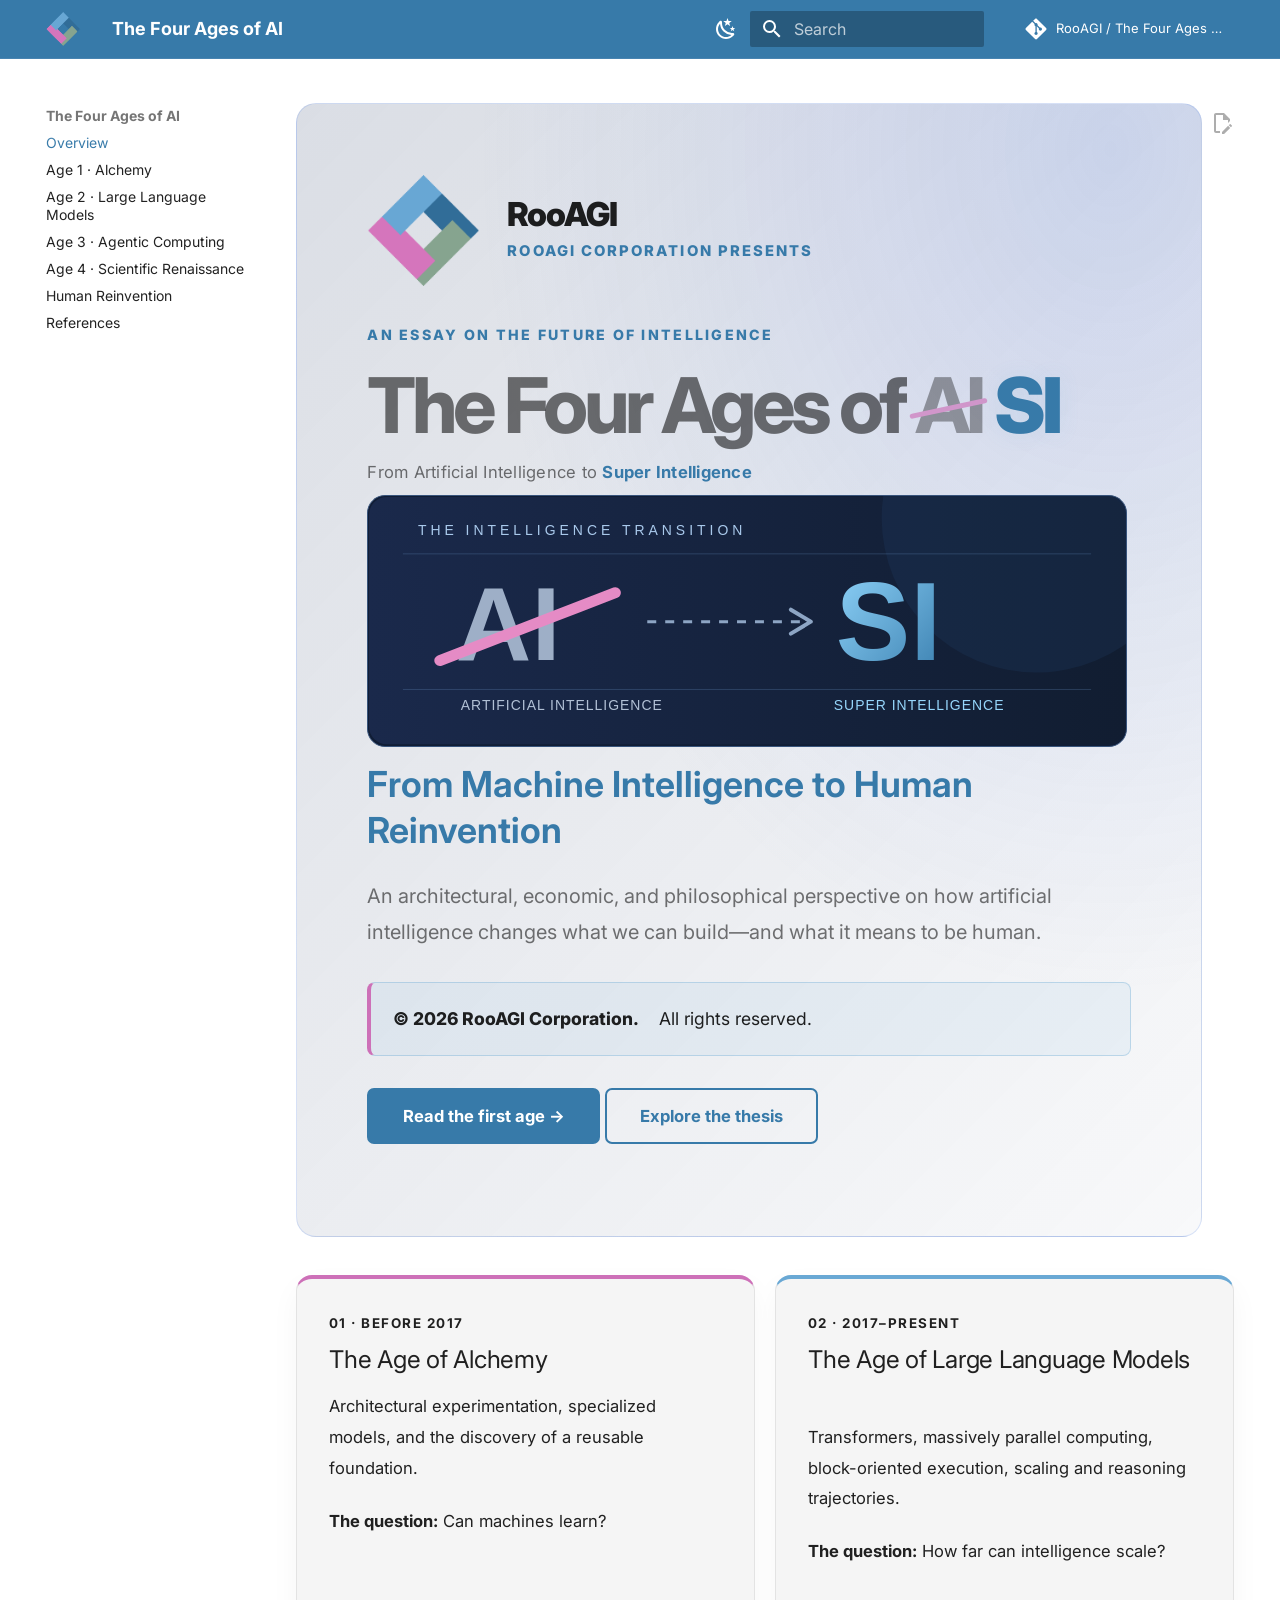
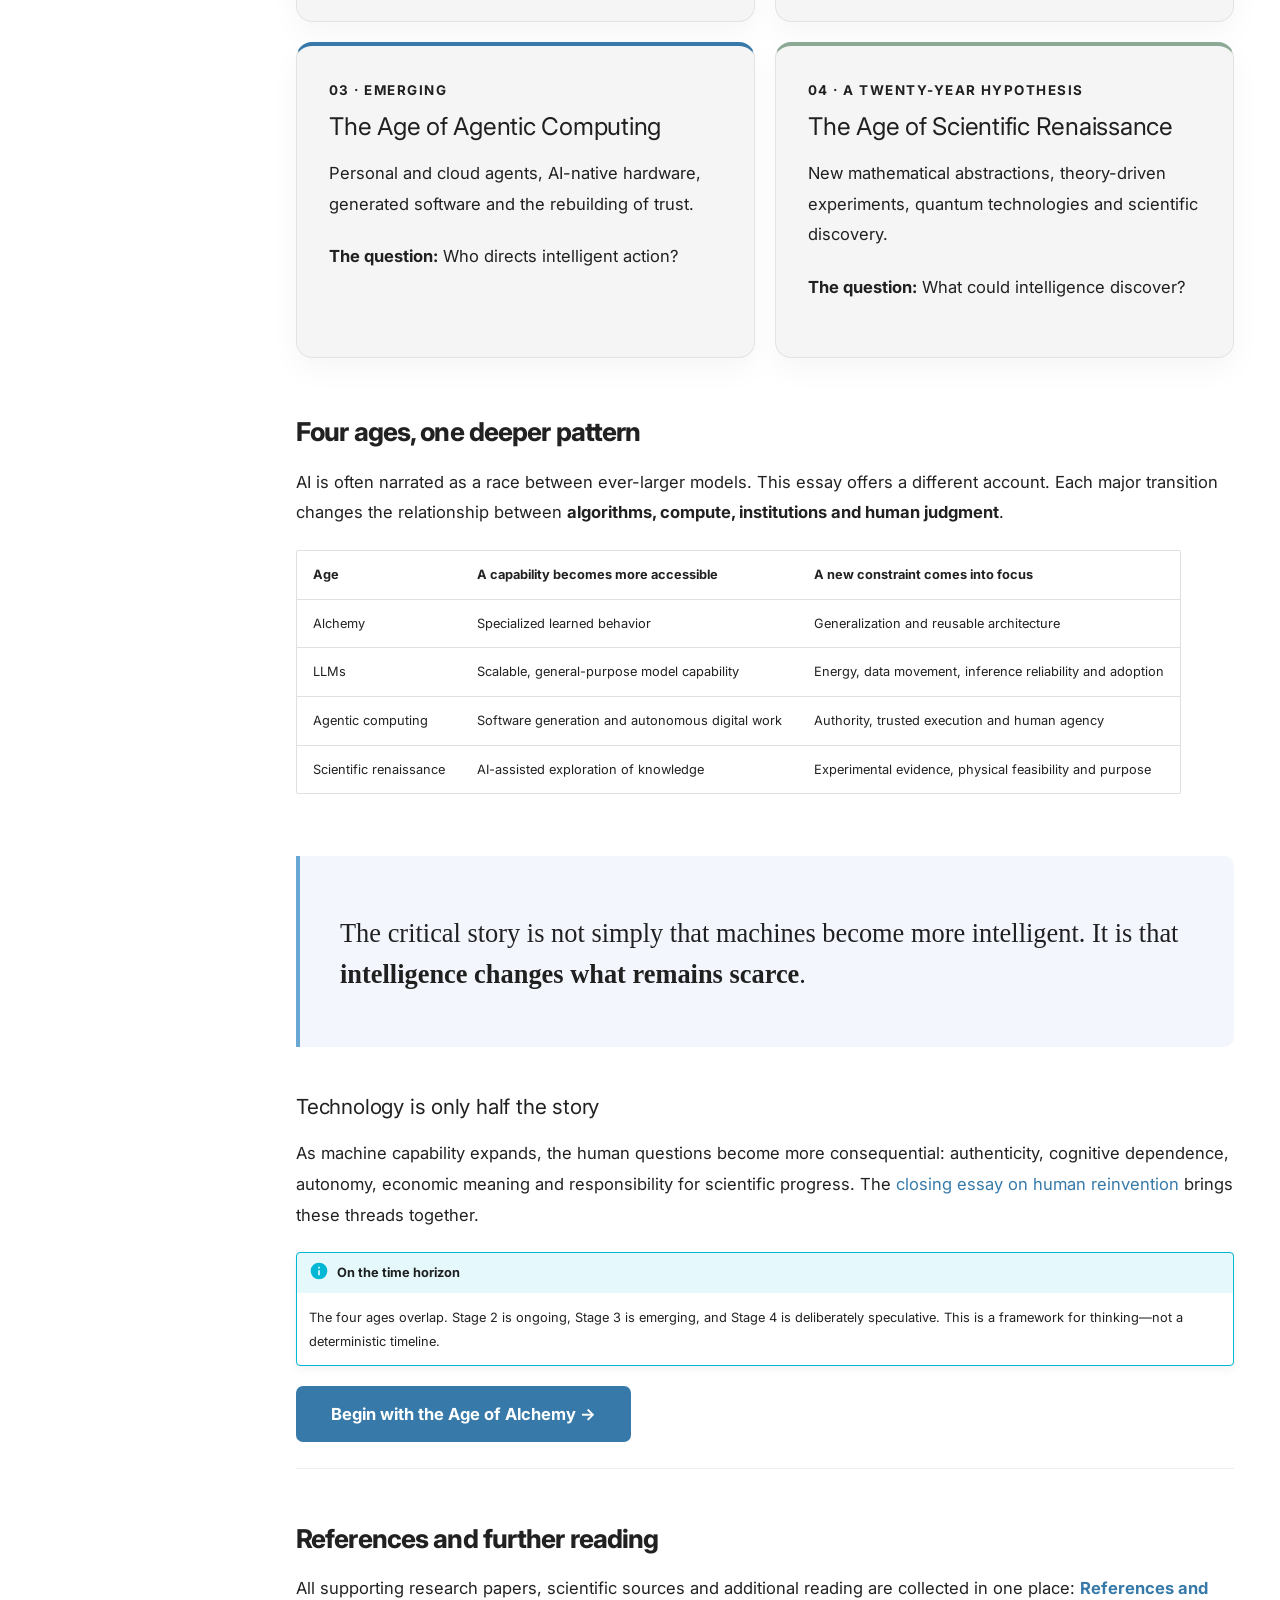
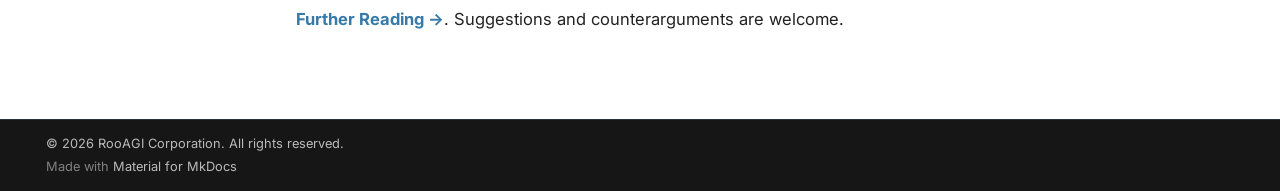
==== index.html @ b680d021 "Deployed de1c4f0 with MkDocs version: 1.6.1" ====
<!doctype html>
<html lang="en" class="no-js">
  <head>
    
      <meta charset="utf-8">
      <meta name="viewport" content="width=device-width,initial-scale=1">
      
        <meta name="description" content="From Machine Intelligence to Human Reinvention">
      
      
      
        <link rel="canonical" href="https://rooagi.github.io/The-Four-Ages-of-AI-From-Machine-Intelligence-to-Human-Reinvention/">
      
      
      
        <link rel="next" href="age-1-alchemy/">
      
      
        
      
      
      <link rel="icon" href="assets/rooagi-logo.png">
      <meta name="generator" content="mkdocs-1.6.1, mkdocs-material-9.7.7">
    
    
      
        <title>The Four Ages of AI</title>
      
    
    
      <link rel="stylesheet" href="assets/stylesheets/main.ec1eaa64.min.css">
      
        
        <link rel="stylesheet" href="assets/stylesheets/palette.ab4e12ef.min.css">
      
      


    
    
      
    
    
      
        
        
        <link rel="preconnect" href="https://fonts.gstatic.com" crossorigin>
        <link rel="stylesheet" href="https://fonts.googleapis.com/css?family=Inter:300,300i,400,400i,700,700i%7CRoboto+Mono:400,400i,700,700i&display=fallback">
        <style>:root{--md-text-font:"Inter";--md-code-font:"Roboto Mono"}</style>
      
    
    
      <link rel="stylesheet" href="stylesheets/extra.css">
    
    <script>__md_scope=new URL(".",location),__md_hash=e=>[...e].reduce(((e,_)=>(e<<5)-e+_.charCodeAt(0)),0),__md_get=(e,_=localStorage,t=__md_scope)=>JSON.parse(_.getItem(t.pathname+"."+e)),__md_set=(e,_,t=localStorage,a=__md_scope)=>{try{t.setItem(a.pathname+"."+e,JSON.stringify(_))}catch(e){}}</script>
    
      

    
    
  </head>
  
  
    
    
      
    
    
    
    
    <body dir="ltr" data-md-color-scheme="default" data-md-color-primary="custom" data-md-color-accent="custom">
  
    
    <input class="md-toggle" data-md-toggle="drawer" type="checkbox" id="__drawer" autocomplete="off">
    <input class="md-toggle" data-md-toggle="search" type="checkbox" id="__search" autocomplete="off">
    <label class="md-overlay" for="__drawer"></label>
    <div data-md-component="skip">
      
        
        <a href="#the-age-of-alchemy" class="md-skip">
          Skip to content
        </a>
      
    </div>
    <div data-md-component="announce">
      
    </div>
    
    
      

  

<header class="md-header md-header--shadow" data-md-component="header">
  <nav class="md-header__inner md-grid" aria-label="Header">
    <a href="." title="The Four Ages of AI" class="md-header__button md-logo" aria-label="The Four Ages of AI" data-md-component="logo">
      
  <img src="assets/rooagi-logo.png" alt="logo">

    </a>
    <label class="md-header__button md-icon" for="__drawer">
      
      <svg xmlns="http://www.w3.org/2000/svg" viewBox="0 0 24 24"><path d="M3 6h18v2H3zm0 5h18v2H3zm0 5h18v2H3z"/></svg>
    </label>
    <div class="md-header__title" data-md-component="header-title">
      <div class="md-header__ellipsis">
        <div class="md-header__topic">
          <span class="md-ellipsis">
            The Four Ages of AI
          </span>
        </div>
        <div class="md-header__topic" data-md-component="header-topic">
          <span class="md-ellipsis">
            
              Overview
            
          </span>
        </div>
      </div>
    </div>
    
      
        <form class="md-header__option" data-md-component="palette">
  
    
    
    
    <input class="md-option" data-md-color-media="(prefers-color-scheme: light)" data-md-color-scheme="default" data-md-color-primary="custom" data-md-color-accent="custom"  aria-label="Switch to dark mode"  type="radio" name="__palette" id="__palette_0">
    
      <label class="md-header__button md-icon" title="Switch to dark mode" for="__palette_1" hidden>
        <svg xmlns="http://www.w3.org/2000/svg" viewBox="0 0 24 24"><path d="m17.75 4.09-2.53 1.94.91 3.06-2.63-1.81-2.63 1.81.91-3.06-2.53-1.94L12.44 4l1.06-3 1.06 3zm3.5 6.91-1.64 1.25.59 1.98-1.7-1.17-1.7 1.17.59-1.98L15.75 11l2.06-.05L18.5 9l.69 1.95zm-2.28 4.95c.83-.08 1.72 1.1 1.19 1.85-.32.45-.66.87-1.08 1.27C15.17 23 8.84 23 4.94 19.07c-3.91-3.9-3.91-10.24 0-14.14.4-.4.82-.76 1.27-1.08.75-.53 1.93.36 1.85 1.19-.27 2.86.69 5.83 2.89 8.02a9.96 9.96 0 0 0 8.02 2.89m-1.64 2.02a12.08 12.08 0 0 1-7.8-3.47c-2.17-2.19-3.33-5-3.49-7.82-2.81 3.14-2.7 7.96.31 10.98 3.02 3.01 7.84 3.12 10.98.31"/></svg>
      </label>
    
  
    
    
    
    <input class="md-option" data-md-color-media="(prefers-color-scheme: dark)" data-md-color-scheme="slate" data-md-color-primary="custom" data-md-color-accent="custom"  aria-label="Switch to light mode"  type="radio" name="__palette" id="__palette_1">
    
      <label class="md-header__button md-icon" title="Switch to light mode" for="__palette_0" hidden>
        <svg xmlns="http://www.w3.org/2000/svg" viewBox="0 0 24 24"><path d="M12 7a5 5 0 0 1 5 5 5 5 0 0 1-5 5 5 5 0 0 1-5-5 5 5 0 0 1 5-5m0 2a3 3 0 0 0-3 3 3 3 0 0 0 3 3 3 3 0 0 0 3-3 3 3 0 0 0-3-3m0-7 2.39 3.42C13.65 5.15 12.84 5 12 5s-1.65.15-2.39.42zM3.34 7l4.16-.35A7.2 7.2 0 0 0 5.94 8.5c-.44.74-.69 1.5-.83 2.29zm.02 10 1.76-3.77a7.131 7.131 0 0 0 2.38 4.14zM20.65 7l-1.77 3.79a7.02 7.02 0 0 0-2.38-4.15zm-.01 10-4.14.36c.59-.51 1.12-1.14 1.54-1.86.42-.73.69-1.5.83-2.29zM12 22l-2.41-3.44c.74.27 1.55.44 2.41.44.82 0 1.63-.17 2.37-.44z"/></svg>
      </label>
    
  
</form>
      
    
    
      <script>var palette=__md_get("__palette");if(palette&&palette.color){if("(prefers-color-scheme)"===palette.color.media){var media=matchMedia("(prefers-color-scheme: light)"),input=document.querySelector(media.matches?"[data-md-color-media='(prefers-color-scheme: light)']":"[data-md-color-media='(prefers-color-scheme: dark)']");palette.color.media=input.getAttribute("data-md-color-media"),palette.color.scheme=input.getAttribute("data-md-color-scheme"),palette.color.primary=input.getAttribute("data-md-color-primary"),palette.color.accent=input.getAttribute("data-md-color-accent")}for(var[key,value]of Object.entries(palette.color))document.body.setAttribute("data-md-color-"+key,value)}</script>
    
    
    
      
      
        <label class="md-header__button md-icon" for="__search">
          
          <svg xmlns="http://www.w3.org/2000/svg" viewBox="0 0 24 24"><path d="M9.5 3A6.5 6.5 0 0 1 16 9.5c0 1.61-.59 3.09-1.56 4.23l.27.27h.79l5 5-1.5 1.5-5-5v-.79l-.27-.27A6.52 6.52 0 0 1 9.5 16 6.5 6.5 0 0 1 3 9.5 6.5 6.5 0 0 1 9.5 3m0 2C7 5 5 7 5 9.5S7 14 9.5 14 14 12 14 9.5 12 5 9.5 5"/></svg>
        </label>
        <div class="md-search" data-md-component="search" role="dialog">
  <label class="md-search__overlay" for="__search"></label>
  <div class="md-search__inner" role="search">
    <form class="md-search__form" name="search">
      <input type="text" class="md-search__input" name="query" aria-label="Search" placeholder="Search" autocapitalize="off" autocorrect="off" autocomplete="off" spellcheck="false" data-md-component="search-query" required>
      <label class="md-search__icon md-icon" for="__search">
        
        <svg xmlns="http://www.w3.org/2000/svg" viewBox="0 0 24 24"><path d="M9.5 3A6.5 6.5 0 0 1 16 9.5c0 1.61-.59 3.09-1.56 4.23l.27.27h.79l5 5-1.5 1.5-5-5v-.79l-.27-.27A6.52 6.52 0 0 1 9.5 16 6.5 6.5 0 0 1 3 9.5 6.5 6.5 0 0 1 9.5 3m0 2C7 5 5 7 5 9.5S7 14 9.5 14 14 12 14 9.5 12 5 9.5 5"/></svg>
        
        <svg xmlns="http://www.w3.org/2000/svg" viewBox="0 0 24 24"><path d="M20 11v2H8l5.5 5.5-1.42 1.42L4.16 12l7.92-7.92L13.5 5.5 8 11z"/></svg>
      </label>
      <nav class="md-search__options" aria-label="Search">
        
        <button type="reset" class="md-search__icon md-icon" title="Clear" aria-label="Clear" tabindex="-1">
          
          <svg xmlns="http://www.w3.org/2000/svg" viewBox="0 0 24 24"><path d="M19 6.41 17.59 5 12 10.59 6.41 5 5 6.41 10.59 12 5 17.59 6.41 19 12 13.41 17.59 19 19 17.59 13.41 12z"/></svg>
        </button>
      </nav>
      
        <div class="md-search__suggest" data-md-component="search-suggest"></div>
      
    </form>
    <div class="md-search__output">
      <div class="md-search__scrollwrap" tabindex="0" data-md-scrollfix>
        <div class="md-search-result" data-md-component="search-result">
          <div class="md-search-result__meta">
            Initializing search
          </div>
          <ol class="md-search-result__list" role="presentation"></ol>
        </div>
      </div>
    </div>
  </div>
</div>
      
    
    
      <div class="md-header__source">
        <a href="https://github.com/RooAGI/The-Four-Ages-of-AI-From-Machine-Intelligence-to-Human-Reinvention" title="Go to repository" class="md-source" data-md-component="source">
  <div class="md-source__icon md-icon">
    
    <svg xmlns="http://www.w3.org/2000/svg" viewBox="0 0 448 512"><!--! Font Awesome Free 7.1.0 by @fontawesome - https://fontawesome.com License - https://fontawesome.com/license/free (Icons: CC BY 4.0, Fonts: SIL OFL 1.1, Code: MIT License) Copyright 2025 Fonticons, Inc.--><path d="M439.6 236.1 244 40.5c-5.4-5.5-12.8-8.5-20.4-8.5s-15 3-20.4 8.4L162.5 81l51.5 51.5c27.1-9.1 52.7 16.8 43.4 43.7l49.7 49.7c34.2-11.8 61.2 31 35.5 56.7-26.5 26.5-70.2-2.9-56-37.3L240.3 199v121.9c25.3 12.5 22.3 41.8 9.1 55-6.4 6.4-15.2 10.1-24.3 10.1s-17.8-3.6-24.3-10.1c-17.6-17.6-11.1-46.9 11.2-56v-123c-20.8-8.5-24.6-30.7-18.6-45L142.6 101 8.5 235.1C3 240.6 0 247.9 0 255.5s3 15 8.5 20.4l195.6 195.7c5.4 5.4 12.7 8.4 20.4 8.4s15-3 20.4-8.4l194.7-194.7c5.4-5.4 8.4-12.8 8.4-20.4s-3-15-8.4-20.4"/></svg>
  </div>
  <div class="md-source__repository">
    RooAGI / The Four Ages of AI
  </div>
</a>
      </div>
    
  </nav>
  
</header>
    
    <div class="md-container" data-md-component="container">
      
      
        
          
        
      
      <main class="md-main" data-md-component="main">
        <div class="md-main__inner md-grid">
          
            
              
                
              
              <div class="md-sidebar md-sidebar--primary" data-md-component="sidebar" data-md-type="navigation" >
                <div class="md-sidebar__scrollwrap">
                  <div class="md-sidebar__inner">
                    



<nav class="md-nav md-nav--primary" aria-label="Navigation" data-md-level="0">
  <label class="md-nav__title" for="__drawer">
    <a href="." title="The Four Ages of AI" class="md-nav__button md-logo" aria-label="The Four Ages of AI" data-md-component="logo">
      
  <img src="assets/rooagi-logo.png" alt="logo">

    </a>
    The Four Ages of AI
  </label>
  
    <div class="md-nav__source">
      <a href="https://github.com/RooAGI/The-Four-Ages-of-AI-From-Machine-Intelligence-to-Human-Reinvention" title="Go to repository" class="md-source" data-md-component="source">
  <div class="md-source__icon md-icon">
    
    <svg xmlns="http://www.w3.org/2000/svg" viewBox="0 0 448 512"><!--! Font Awesome Free 7.1.0 by @fontawesome - https://fontawesome.com License - https://fontawesome.com/license/free (Icons: CC BY 4.0, Fonts: SIL OFL 1.1, Code: MIT License) Copyright 2025 Fonticons, Inc.--><path d="M439.6 236.1 244 40.5c-5.4-5.5-12.8-8.5-20.4-8.5s-15 3-20.4 8.4L162.5 81l51.5 51.5c27.1-9.1 52.7 16.8 43.4 43.7l49.7 49.7c34.2-11.8 61.2 31 35.5 56.7-26.5 26.5-70.2-2.9-56-37.3L240.3 199v121.9c25.3 12.5 22.3 41.8 9.1 55-6.4 6.4-15.2 10.1-24.3 10.1s-17.8-3.6-24.3-10.1c-17.6-17.6-11.1-46.9 11.2-56v-123c-20.8-8.5-24.6-30.7-18.6-45L142.6 101 8.5 235.1C3 240.6 0 247.9 0 255.5s3 15 8.5 20.4l195.6 195.7c5.4 5.4 12.7 8.4 20.4 8.4s15-3 20.4-8.4l194.7-194.7c5.4-5.4 8.4-12.8 8.4-20.4s-3-15-8.4-20.4"/></svg>
  </div>
  <div class="md-source__repository">
    RooAGI / The Four Ages of AI
  </div>
</a>
    </div>
  
  <ul class="md-nav__list" data-md-scrollfix>
    
      
      
  
  
    
  
  
  
    <li class="md-nav__item md-nav__item--active">
      
      <input class="md-nav__toggle md-toggle" type="checkbox" id="__toc">
      
      
      
        <label class="md-nav__link md-nav__link--active" for="__toc">
          
  
  
  <span class="md-ellipsis">
    
  
    Overview
  

    
  </span>
  
  

          <span class="md-nav__icon md-icon"></span>
        </label>
      
      <a href="." class="md-nav__link md-nav__link--active">
        
  
  
  <span class="md-ellipsis">
    
  
    Overview
  

    
  </span>
  
  

      </a>
      
        

<nav class="md-nav md-nav--secondary" aria-label="Table of contents">
  
  
  
  
    <label class="md-nav__title" for="__toc">
      <span class="md-nav__icon md-icon"></span>
      Table of contents
    </label>
    <ul class="md-nav__list" data-md-component="toc" data-md-scrollfix>
      
        <li class="md-nav__item">
  <a href="#the-age-of-alchemy" class="md-nav__link">
    <span class="md-ellipsis">
      
        The Age of Alchemy
      
    </span>
  </a>
  
</li>
      
        <li class="md-nav__item">
  <a href="#the-age-of-large-language-models" class="md-nav__link">
    <span class="md-ellipsis">
      
        The Age of Large Language Models
      
    </span>
  </a>
  
</li>
      
        <li class="md-nav__item">
  <a href="#the-age-of-agentic-computing" class="md-nav__link">
    <span class="md-ellipsis">
      
        The Age of Agentic Computing
      
    </span>
  </a>
  
</li>
      
        <li class="md-nav__item">
  <a href="#the-age-of-scientific-renaissance" class="md-nav__link">
    <span class="md-ellipsis">
      
        The Age of Scientific Renaissance
      
    </span>
  </a>
  
</li>
      
        <li class="md-nav__item">
  <a href="#four-ages-one-deeper-pattern" class="md-nav__link">
    <span class="md-ellipsis">
      
        Four ages, one deeper pattern
      
    </span>
  </a>
  
    <nav class="md-nav" aria-label="Four ages, one deeper pattern">
      <ul class="md-nav__list">
        
          <li class="md-nav__item">
  <a href="#technology-is-only-half-the-story" class="md-nav__link">
    <span class="md-ellipsis">
      
        Technology is only half the story
      
    </span>
  </a>
  
</li>
        
      </ul>
    </nav>
  
</li>
      
        <li class="md-nav__item">
  <a href="#references-and-further-reading" class="md-nav__link">
    <span class="md-ellipsis">
      
        References and further reading
      
    </span>
  </a>
  
</li>
      
    </ul>
  
</nav>
      
    </li>
  

    
      
      
  
  
  
  
    <li class="md-nav__item">
      <a href="age-1-alchemy/" class="md-nav__link">
        
  
  
  <span class="md-ellipsis">
    
  
    Age 1 · Alchemy
  

    
  </span>
  
  

      </a>
    </li>
  

    
      
      
  
  
  
  
    <li class="md-nav__item">
      <a href="age-2-llms/" class="md-nav__link">
        
  
  
  <span class="md-ellipsis">
    
  
    Age 2 · Large Language Models
  

    
  </span>
  
  

      </a>
    </li>
  

    
      
      
  
  
  
  
    <li class="md-nav__item">
      <a href="age-3-agentic-computing/" class="md-nav__link">
        
  
  
  <span class="md-ellipsis">
    
  
    Age 3 · Agentic Computing
  

    
  </span>
  
  

      </a>
    </li>
  

    
      
      
  
  
  
  
    <li class="md-nav__item">
      <a href="age-4-scientific-renaissance/" class="md-nav__link">
        
  
  
  <span class="md-ellipsis">
    
  
    Age 4 · Scientific Renaissance
  

    
  </span>
  
  

      </a>
    </li>
  

    
      
      
  
  
  
  
    <li class="md-nav__item">
      <a href="human-reinvention/" class="md-nav__link">
        
  
  
  <span class="md-ellipsis">
    
  
    Human Reinvention
  

    
  </span>
  
  

      </a>
    </li>
  

    
      
      
  
  
  
  
    <li class="md-nav__item">
      <a href="references/" class="md-nav__link">
        
  
  
  <span class="md-ellipsis">
    
  
    References
  

    
  </span>
  
  

      </a>
    </li>
  

    
  </ul>
</nav>
                  </div>
                </div>
              </div>
            
            
              
                
              
              <div class="md-sidebar md-sidebar--secondary" data-md-component="sidebar" data-md-type="toc" hidden>
                <div class="md-sidebar__scrollwrap">
                  <div class="md-sidebar__inner">
                    

<nav class="md-nav md-nav--secondary" aria-label="Table of contents">
  
  
  
  
    <label class="md-nav__title" for="__toc">
      <span class="md-nav__icon md-icon"></span>
      Table of contents
    </label>
    <ul class="md-nav__list" data-md-component="toc" data-md-scrollfix>
      
        <li class="md-nav__item">
  <a href="#the-age-of-alchemy" class="md-nav__link">
    <span class="md-ellipsis">
      
        The Age of Alchemy
      
    </span>
  </a>
  
</li>
      
        <li class="md-nav__item">
  <a href="#the-age-of-large-language-models" class="md-nav__link">
    <span class="md-ellipsis">
      
        The Age of Large Language Models
      
    </span>
  </a>
  
</li>
      
        <li class="md-nav__item">
  <a href="#the-age-of-agentic-computing" class="md-nav__link">
    <span class="md-ellipsis">
      
        The Age of Agentic Computing
      
    </span>
  </a>
  
</li>
      
        <li class="md-nav__item">
  <a href="#the-age-of-scientific-renaissance" class="md-nav__link">
    <span class="md-ellipsis">
      
        The Age of Scientific Renaissance
      
    </span>
  </a>
  
</li>
      
        <li class="md-nav__item">
  <a href="#four-ages-one-deeper-pattern" class="md-nav__link">
    <span class="md-ellipsis">
      
        Four ages, one deeper pattern
      
    </span>
  </a>
  
    <nav class="md-nav" aria-label="Four ages, one deeper pattern">
      <ul class="md-nav__list">
        
          <li class="md-nav__item">
  <a href="#technology-is-only-half-the-story" class="md-nav__link">
    <span class="md-ellipsis">
      
        Technology is only half the story
      
    </span>
  </a>
  
</li>
        
      </ul>
    </nav>
  
</li>
      
        <li class="md-nav__item">
  <a href="#references-and-further-reading" class="md-nav__link">
    <span class="md-ellipsis">
      
        References and further reading
      
    </span>
  </a>
  
</li>
      
    </ul>
  
</nav>
                  </div>
                </div>
              </div>
            
          
          
            <div class="md-content" data-md-component="content">
              
              <article class="md-content__inner md-typeset">
                
                  
  



  
    <a href="https://github.com/RooAGI/The-Four-Ages-of-AI-From-Machine-Intelligence-to-Human-Reinvention/edit/main/docs/index.md" title="Edit this page" class="md-content__button md-icon" rel="edit">
      
      <svg xmlns="http://www.w3.org/2000/svg" viewBox="0 0 24 24"><path d="M10 20H6V4h7v5h5v3.1l2-2V8l-6-6H6c-1.1 0-2 .9-2 2v16c0 1.1.9 2 2 2h4zm10.2-7c.1 0 .3.1.4.2l1.3 1.3c.2.2.2.6 0 .8l-1 1-2.1-2.1 1-1c.1-.1.2-.2.4-.2m0 3.9L14.1 23H12v-2.1l6.1-6.1z"/></svg>
    </a>
  
  


<div class="essay-hero">
<div class="brand-lockup"><img src="assets/rooagi-logo.png" alt="RooAGI logo" class="hero-logo"><div class="hero-brand-wordmark"><strong>RooAGI</strong><span>ROOAGI CORPORATION PRESENTS</span></div>
</div>
<p class="hero-kicker">AN ESSAY ON THE FUTURE OF INTELLIGENCE</p>

<h1 class="hero-title">The Four Ages of <span class="title-shift"><span class="old-term">AI</span><span class="new-term">SI</span></span></h1>

<p class="hero-shift-note">From Artificial Intelligence to <strong>Super Intelligence</strong></p>

<div class="ai-si-art" role="img" aria-label="Artificial Intelligence, AI, crossed out in pink and replaced by Super Intelligence, SI, in blue">
<svg xmlns="http://www.w3.org/2000/svg" viewBox="0 0 760 250" width="100%" style="display:block;width:100%;max-width:760px;height:auto;background:#101d35;border-radius:18px;border:1px solid #38547c" aria-hidden="true">
<defs>
<linearGradient id="si-gradient" x1="0" x2="1" y1="0" y2="1"><stop stop-color="#91d5fb"/><stop offset="1" stop-color="#397eae"/></linearGradient>
<linearGradient id="si-bg" x1="0" x2="1"><stop stop-color="#1a294b"/><stop offset="1" stop-color="#111d31"/></linearGradient>
</defs>
<rect x="1" y="1" width="758" height="248" rx="18" fill="url(#si-bg)"/>
<circle cx="670" cy="22" r="155" fill="#244873" opacity=".2"/>
<path d="M35 58 H725 M35 194 H725" stroke="#79a7dc" stroke-opacity=".23"/>
<text x="50" y="39" fill="#a9c9eb" font-family="Arial,sans-serif" font-size="14" letter-spacing="4">THE INTELLIGENCE TRANSITION</text>
<text x="88" y="164" fill="#9eafc7" font-family="Arial,sans-serif" font-weight="700" font-size="105">AI</text>
<path d="M72 165 L248 97" fill="none" stroke="#e58bc5" stroke-width="11" stroke-linecap="round"/>
<path d="M280 126 H440" stroke="#8da5c4" stroke-width="3" stroke-dasharray="9 9"/>
<path d="M424 114 L444 126 L424 138" fill="none" stroke="#8da5c4" stroke-width="4" stroke-linecap="round" stroke-linejoin="round"/>
<text x="469" y="164" fill="url(#si-gradient)" font-family="Arial,sans-serif" font-weight="800" font-size="112">SI</text>
<text x="93" y="215" fill="#b1c0d5" font-family="Arial,sans-serif" font-size="14" letter-spacing="1">ARTIFICIAL INTELLIGENCE</text>
<text x="467" y="215" fill="#96d6fb" font-family="Arial,sans-serif" font-size="14" letter-spacing="1">SUPER INTELLIGENCE</text>
</svg>
</div>

<p class="hero-subtitle">From Machine Intelligence to Human Reinvention</p>

<p class="hero-deck">An architectural, economic, and philosophical perspective on how artificial intelligence changes what we can build—and what it means to be human.</p>

<div class="hero-credit"><strong>© 2026 RooAGI Corporation.</strong><span>All rights reserved.</span></div>

<p><a class="md-button md-button--primary" href="age-1-alchemy/">Read the first age →</a>
<a class="md-button" href="#four-ages-one-deeper-pattern">Explore the thesis</a></p>
</div>
<div class="age-grid">
<div class="age-card age-one">
<p><strong>01 · BEFORE 2017</strong></p>
<h3 id="the-age-of-alchemy"><a href="age-1-alchemy/">The Age of Alchemy</a><a class="headerlink" href="#the-age-of-alchemy" title="Permanent link">&para;</a></h3>
<p>Architectural experimentation, specialized models, and the discovery of a reusable foundation.</p>
<p><strong>The question:</strong> Can machines learn?</p>
</div>
<div class="age-card age-two">
<p><strong>02 · 2017–PRESENT</strong></p>
<h3 id="the-age-of-large-language-models"><a href="age-2-llms/">The Age of Large Language Models</a><a class="headerlink" href="#the-age-of-large-language-models" title="Permanent link">&para;</a></h3>
<p>Transformers, massively parallel computing, block-oriented execution, scaling and reasoning trajectories.</p>
<p><strong>The question:</strong> How far can intelligence scale?</p>
</div>
<div class="age-card age-three">
<p><strong>03 · EMERGING</strong></p>
<h3 id="the-age-of-agentic-computing"><a href="age-3-agentic-computing/">The Age of Agentic Computing</a><a class="headerlink" href="#the-age-of-agentic-computing" title="Permanent link">&para;</a></h3>
<p>Personal and cloud agents, AI-native hardware, generated software and the rebuilding of trust.</p>
<p><strong>The question:</strong> Who directs intelligent action?</p>
</div>
<div class="age-card age-four">
<p><strong>04 · A TWENTY-YEAR HYPOTHESIS</strong></p>
<h3 id="the-age-of-scientific-renaissance"><a href="age-4-scientific-renaissance/">The Age of Scientific Renaissance</a><a class="headerlink" href="#the-age-of-scientific-renaissance" title="Permanent link">&para;</a></h3>
<p>New mathematical abstractions, theory-driven experiments, quantum technologies and scientific discovery.</p>
<p><strong>The question:</strong> What could intelligence discover?</p>
</div>
</div>
<h2 id="four-ages-one-deeper-pattern">Four ages, one deeper pattern<a class="headerlink" href="#four-ages-one-deeper-pattern" title="Permanent link">&para;</a></h2>
<p>AI is often narrated as a race between ever-larger models. This essay offers a different account. Each major transition changes the relationship between <strong>algorithms, compute, institutions and human judgment</strong>.</p>
<table>
<thead>
<tr>
<th>Age</th>
<th>A capability becomes more accessible</th>
<th>A new constraint comes into focus</th>
</tr>
</thead>
<tbody>
<tr>
<td>Alchemy</td>
<td>Specialized learned behavior</td>
<td>Generalization and reusable architecture</td>
</tr>
<tr>
<td>LLMs</td>
<td>Scalable, general-purpose model capability</td>
<td>Energy, data movement, inference reliability and adoption</td>
</tr>
<tr>
<td>Agentic computing</td>
<td>Software generation and autonomous digital work</td>
<td>Authority, trusted execution and human agency</td>
</tr>
<tr>
<td>Scientific renaissance</td>
<td>AI-assisted exploration of knowledge</td>
<td>Experimental evidence, physical feasibility and purpose</td>
</tr>
</tbody>
</table>
<div class="pull-quote">
<p>The critical story is not simply that machines become more intelligent. It is that <strong>intelligence changes what remains scarce</strong>.</p>
</div>
<h3 id="technology-is-only-half-the-story">Technology is only half the story<a class="headerlink" href="#technology-is-only-half-the-story" title="Permanent link">&para;</a></h3>
<p>As machine capability expands, the human questions become more consequential: authenticity, cognitive dependence, autonomy, economic meaning and responsibility for scientific progress. The <a href="human-reinvention/">closing essay on human reinvention</a> brings these threads together.</p>
<div class="admonition info">
<p class="admonition-title">On the time horizon</p>
<p>The four ages overlap. Stage 2 is ongoing, Stage 3 is emerging, and Stage 4 is deliberately speculative. This is a framework for thinking—not a deterministic timeline.</p>
</div>
<p><a class="md-button md-button--primary" href="age-1-alchemy/">Begin with the Age of Alchemy →</a></p>
<hr />
<h2 id="references-and-further-reading">References and further reading<a class="headerlink" href="#references-and-further-reading" title="Permanent link">&para;</a></h2>
<p>All supporting research papers, scientific sources and additional reading are collected in one place: <strong><a href="references/">References and Further Reading →</a></strong>. Suggestions and counterarguments are welcome.</p>







  
  




  



                
              </article>
            </div>
          
          
<script>var target=document.getElementById(location.hash.slice(1));target&&target.name&&(target.checked=target.name.startsWith("__tabbed_"))</script>
        </div>
        
          <button type="button" class="md-top md-icon" data-md-component="top" hidden>
  
  <svg xmlns="http://www.w3.org/2000/svg" viewBox="0 0 24 24"><path d="M13 20h-2V8l-5.5 5.5-1.42-1.42L12 4.16l7.92 7.92-1.42 1.42L13 8z"/></svg>
  Back to top
</button>
        
      </main>
      
        <footer class="md-footer">
  
  <div class="md-footer-meta md-typeset">
    <div class="md-footer-meta__inner md-grid">
      <div class="md-copyright">
  
    <div class="md-copyright__highlight">
      © 2026 RooAGI Corporation. All rights reserved.
    </div>
  
  
    Made with
    <a href="https://squidfunk.github.io/mkdocs-material/" target="_blank" rel="noopener">
      Material for MkDocs
    </a>
  
</div>
      
    </div>
  </div>
</footer>
      
    </div>
    <div class="md-dialog" data-md-component="dialog">
      <div class="md-dialog__inner md-typeset"></div>
    </div>
    
    
    
      
      
      <script id="__config" type="application/json">{"annotate": null, "base": ".", "features": ["navigation.instant", "navigation.sections", "navigation.top", "search.highlight", "search.suggest", "content.action.edit"], "search": "assets/javascripts/workers/search.2c215733.min.js", "tags": null, "translations": {"clipboard.copied": "Copied to clipboard", "clipboard.copy": "Copy to clipboard", "search.result.more.one": "1 more on this page", "search.result.more.other": "# more on this page", "search.result.none": "No matching documents", "search.result.one": "1 matching document", "search.result.other": "# matching documents", "search.result.placeholder": "Type to start searching", "search.result.term.missing": "Missing", "select.version": "Select version"}, "version": null}</script>
    
    
      <script src="assets/javascripts/bundle.d7400e89.min.js"></script>
      
    
  </body>
</html>
---- assets/stylesheets/main.ec1eaa64.min.css ----
@charset "UTF-8";html{-webkit-text-size-adjust:none;-moz-text-size-adjust:none;text-size-adjust:none;box-sizing:border-box}*,:after,:before{box-sizing:inherit}@media (prefers-reduced-motion){*,:after,:before{transition:none!important}}body{margin:0}a,button,input,label{-webkit-tap-highlight-color:transparent}a{color:inherit;text-decoration:none}hr{border:0;box-sizing:initial;display:block;height:.05rem;overflow:visible;padding:0}small{font-size:80%}sub,sup{line-height:1em}img{border-style:none}table{border-collapse:initial;border-spacing:0}td,th{font-weight:400;vertical-align:top}button{background:#0000;border:0;font-family:inherit;font-size:inherit;margin:0;padding:0}input{border:0;outline:none}:root{--md-primary-fg-color:#4051b5;--md-primary-fg-color--light:#5d6cc0;--md-primary-fg-color--dark:#303fa1;--md-primary-bg-color:#fff;--md-primary-bg-color--light:#ffffffb3;--md-accent-fg-color:#526cfe;--md-accent-fg-color--transparent:#526cfe1a;--md-accent-bg-color:#fff;--md-accent-bg-color--light:#ffffffb3}[data-md-color-scheme=default]{color-scheme:light}[data-md-color-scheme=default] img[src$="#gh-dark-mode-only"],[data-md-color-scheme=default] img[src$="#only-dark"]{display:none}:root,[data-md-color-scheme=default]{--md-hue:225deg;--md-default-fg-color:#000000de;--md-default-fg-color--light:#0000008a;--md-default-fg-color--lighter:#00000052;--md-default-fg-color--lightest:#00000012;--md-default-bg-color:#fff;--md-default-bg-color--light:#ffffffb3;--md-default-bg-color--lighter:#ffffff4d;--md-default-bg-color--lightest:#ffffff1f;--md-code-fg-color:#36464e;--md-code-bg-color:#f5f5f5;--md-code-bg-color--light:#f5f5f5b3;--md-code-bg-color--lighter:#f5f5f54d;--md-code-hl-color:#4287ff;--md-code-hl-color--light:#4287ff1a;--md-code-hl-number-color:#d52a2a;--md-code-hl-special-color:#db1457;--md-code-hl-function-color:#a846b9;--md-code-hl-constant-color:#6e59d9;--md-code-hl-keyword-color:#3f6ec6;--md-code-hl-string-color:#1c7d4d;--md-code-hl-name-color:var(--md-code-fg-color);--md-code-hl-operator-color:var(--md-default-fg-color--light);--md-code-hl-punctuation-color:var(--md-default-fg-color--light);--md-code-hl-comment-color:var(--md-default-fg-color--light);--md-code-hl-generic-color:var(--md-default-fg-color--light);--md-code-hl-variable-color:var(--md-default-fg-color--light);--md-typeset-color:var(--md-default-fg-color);--md-typeset-a-color:var(--md-primary-fg-color);--md-typeset-del-color:#f5503d26;--md-typeset-ins-color:#0bd57026;--md-typeset-kbd-color:#fafafa;--md-typeset-kbd-accent-color:#fff;--md-typeset-kbd-border-color:#b8b8b8;--md-typeset-mark-color:#ffff0080;--md-typeset-table-color:#0000001f;--md-typeset-table-color--light:rgba(0,0,0,.035);--md-admonition-fg-color:var(--md-default-fg-color);--md-admonition-bg-color:var(--md-default-bg-color);--md-warning-fg-color:#000000de;--md-warning-bg-color:#ff9;--md-footer-fg-color:#fff;--md-footer-fg-color--light:#ffffffb3;--md-footer-fg-color--lighter:#ffffff73;--md-footer-bg-color:#000000de;--md-footer-bg-color--dark:#00000052;--md-shadow-z1:0 0.2rem 0.5rem #0000000d,0 0 0.05rem #0000001a;--md-shadow-z2:0 0.2rem 0.5rem #0000001a,0 0 0.05rem #00000040;--md-shadow-z3:0 0.2rem 0.5rem #0003,0 0 0.05rem #00000059}.md-icon svg{fill:currentcolor;display:block;height:1.2rem;width:1.2rem}body{-webkit-font-smoothing:antialiased;-moz-osx-font-smoothing:grayscale;--md-text-font-family:var(--md-text-font,_),-apple-system,BlinkMacSystemFont,Helvetica,Arial,sans-serif;--md-code-font-family:var(--md-code-font,_),SFMono-Regular,Consolas,Menlo,monospace}aside,body,input{font-feature-settings:"kern","liga";color:var(--md-typeset-color);font-family:var(--md-text-font-family)}code,kbd,pre{font-feature-settings:"kern";font-family:var(--md-code-font-family)}:root{--md-typeset-table-sort-icon:url('data:image/svg+xml;charset=utf-8,<svg xmlns="http://www.w3.org/2000/svg" viewBox="0 0 24 24"><path d="m18 21-4-4h3V7h-3l4-4 4 4h-3v10h3M2 19v-2h10v2M2 13v-2h7v2M2 7V5h4v2z"/></svg>');--md-typeset-table-sort-icon--asc:url('data:image/svg+xml;charset=utf-8,<svg xmlns="http://www.w3.org/2000/svg" viewBox="0 0 24 24"><path d="M19 17h3l-4 4-4-4h3V3h2M2 17h10v2H2M6 5v2H2V5m0 6h7v2H2z"/></svg>');--md-typeset-table-sort-icon--desc:url('data:image/svg+xml;charset=utf-8,<svg xmlns="http://www.w3.org/2000/svg" viewBox="0 0 24 24"><path d="M19 7h3l-4-4-4 4h3v14h2M2 17h10v2H2M6 5v2H2V5m0 6h7v2H2z"/></svg>')}.md-typeset{-webkit-print-color-adjust:exact;color-adjust:exact;font-size:.8rem;line-height:1.6;overflow-wrap:break-word}@media print{.md-typeset{font-size:.68rem}}.md-typeset blockquote,.md-typeset dl,.md-typeset figure,.md-typeset ol,.md-typeset pre,.md-typeset ul{margin-bottom:1em;margin-top:1em}.md-typeset h1{color:var(--md-default-fg-color--light);font-size:2em;line-height:1.3;margin:0 0 1.25em}.md-typeset h1,.md-typeset h2{font-weight:300;letter-spacing:-.01em}.md-typeset h2{font-size:1.5625em;line-height:1.4;margin:1.6em 0 .64em}.md-typeset h3{font-size:1.25em;font-weight:400;letter-spacing:-.01em;line-height:1.5;margin:1.6em 0 .8em}.md-typeset h2+h3{margin-top:.8em}.md-typeset h4{font-weight:700;letter-spacing:-.01em;margin:1em 0}.md-typeset h5,.md-typeset h6{color:var(--md-default-fg-color--light);font-size:.8em;font-weight:700;letter-spacing:-.01em;margin:1.25em 0}.md-typeset h5{text-transform:uppercase}.md-typeset h5 code{text-transform:none}.md-typeset hr{border-bottom:.05rem solid var(--md-default-fg-color--lightest);display:flow-root;margin:1.5em 0}.md-typeset a{color:var(--md-typeset-a-color);word-break:break-word}.md-typeset a,.md-typeset a:before{transition:color 125ms}.md-typeset a:focus,.md-typeset a:hover{color:var(--md-accent-fg-color)}.md-typeset a:focus code,.md-typeset a:hover code{background-color:var(--md-accent-fg-color--transparent);color:var(--md-accent-fg-color)}.md-typeset a code{color:var(--md-typeset-a-color)}.md-typeset a.focus-visible{outline-color:var(--md-accent-fg-color);outline-offset:.2rem}.md-typeset code,.md-typeset kbd,.md-typeset pre{color:var(--md-code-fg-color);direction:ltr;font-variant-ligatures:none;transition:background-color 125ms}@media print{.md-typeset code,.md-typeset kbd,.md-typeset pre{white-space:pre-wrap}}.md-typeset code{background-color:var(--md-code-bg-color);border-radius:.1rem;-webkit-box-decoration-break:clone;box-decoration-break:clone;font-size:.85em;padding:0 .2941176471em;transition:color 125ms,background-color 125ms;word-break:break-word}.md-typeset code:not(.focus-visible){-webkit-tap-highlight-color:transparent;outline:none}.md-typeset pre{display:flow-root;line-height:1.4;position:relative}.md-typeset pre>code{-webkit-box-decoration-break:slice;box-decoration-break:slice;box-shadow:none;display:block;margin:0;outline-color:var(--md-accent-fg-color);overflow:auto;padding:.7720588235em 1.1764705882em;scrollbar-color:var(--md-default-fg-color--lighter) #0000;scrollbar-width:thin;touch-action:auto;word-break:normal}.md-typeset pre>code:hover{scrollbar-color:var(--md-accent-fg-color) #0000}.md-typeset pre>code::-webkit-scrollbar{height:.2rem;width:.2rem}.md-typeset pre>code::-webkit-scrollbar-thumb{background-color:var(--md-default-fg-color--lighter)}.md-typeset pre>code::-webkit-scrollbar-thumb:hover{background-color:var(--md-accent-fg-color)}.md-typeset kbd{background-color:var(--md-typeset-kbd-color);border-radius:.1rem;box-shadow:0 .1rem 0 .05rem var(--md-typeset-kbd-border-color),0 .1rem 0 var(--md-typeset-kbd-border-color),0 -.1rem .2rem var(--md-typeset-kbd-accent-color) inset;color:var(--md-default-fg-color);display:inline-block;font-size:.75em;padding:0 .6666666667em;vertical-align:text-top;word-break:break-word}.md-typeset mark{background-color:var(--md-typeset-mark-color);-webkit-box-decoration-break:clone;box-decoration-break:clone;color:inherit;word-break:break-word}.md-typeset abbr{cursor:help;text-decoration:none}.md-typeset [data-preview],.md-typeset abbr{border-bottom:.05rem dotted var(--md-default-fg-color--light)}.md-typeset small{opacity:.75}[dir=ltr] .md-typeset sub,[dir=ltr] .md-typeset sup{margin-left:.078125em}[dir=rtl] .md-typeset sub,[dir=rtl] .md-typeset sup{margin-right:.078125em}[dir=ltr] .md-typeset blockquote{padding-left:.6rem}[dir=rtl] .md-typeset blockquote{padding-right:.6rem}[dir=ltr] .md-typeset blockquote{border-left:.2rem solid var(--md-default-fg-color--lighter)}[dir=rtl] .md-typeset blockquote{border-right:.2rem solid var(--md-default-fg-color--lighter)}.md-typeset blockquote{color:var(--md-default-fg-color--light);margin-left:0;margin-right:0}.md-typeset ul{list-style-type:disc}.md-typeset ul[type]{list-style-type:revert-layer}[dir=ltr] .md-typeset ol,[dir=ltr] .md-typeset ul{margin-left:.625em}[dir=rtl] .md-typeset ol,[dir=rtl] .md-typeset ul{margin-right:.625em}.md-typeset ol,.md-typeset ul{padding:0}.md-typeset ol:not([hidden]),.md-typeset ul:not([hidden]){display:flow-root}.md-typeset ol ol,.md-typeset ul ol{list-style-type:lower-alpha}.md-typeset ol ol ol,.md-typeset ul ol ol{list-style-type:lower-roman}.md-typeset ol ol ol ol,.md-typeset ul ol ol ol{list-style-type:upper-alpha}.md-typeset ol ol ol ol ol,.md-typeset ul ol ol ol ol{list-style-type:upper-roman}.md-typeset ol[type],.md-typeset ul[type]{list-style-type:revert-layer}[dir=ltr] .md-typeset ol li,[dir=ltr] .md-typeset ul li{margin-left:1.25em}[dir=rtl] .md-typeset ol li,[dir=rtl] .md-typeset ul li{margin-right:1.25em}.md-typeset ol li,.md-typeset ul li{margin-bottom:.5em}.md-typeset ol li blockquote,.md-typeset ol li p,.md-typeset ul li blockquote,.md-typeset ul li p{margin:.5em 0}.md-typeset ol li:last-child,.md-typeset ul li:last-child{margin-bottom:0}[dir=ltr] .md-typeset ol li ol,[dir=ltr] .md-typeset ol li ul,[dir=ltr] .md-typeset ul li ol,[dir=ltr] .md-typeset ul li ul{margin-left:.625em}[dir=rtl] .md-typeset ol li ol,[dir=rtl] .md-typeset ol li ul,[dir=rtl] .md-typeset ul li ol,[dir=rtl] .md-typeset ul li ul{margin-right:.625em}.md-typeset ol li ol,.md-typeset ol li ul,.md-typeset ul li ol,.md-typeset ul li ul{margin-bottom:.5em;margin-top:.5em}[dir=ltr] .md-typeset dd{margin-left:1.875em}[dir=rtl] .md-typeset dd{margin-right:1.875em}.md-typeset dd{margin-bottom:1.5em;margin-top:1em}.md-typeset img,.md-typeset svg,.md-typeset video{height:auto;max-width:100%}.md-typeset img[align=left]{margin:1em 1em 1em 0}.md-typeset img[align=right]{margin:1em 0 1em 1em}.md-typeset img[align]:only-child{margin-top:0}.md-typeset figure{display:flow-root;margin:1em auto;max-width:100%;text-align:center;width:fit-content}.md-typeset figure img{display:block;margin:0 auto}.md-typeset figcaption{font-style:italic;margin:1em auto;max-width:24rem}.md-typeset iframe{max-width:100%}.md-typeset table:not([class]){background-color:var(--md-default-bg-color);border:.05rem solid var(--md-typeset-table-color);border-radius:.1rem;display:inline-block;font-size:.64rem;max-width:100%;overflow:auto;touch-action:auto}@media print{.md-typeset table:not([class]){display:table}}.md-typeset table:not([class])+*{margin-top:1.5em}.md-typeset table:not([class]) td>:first-child,.md-typeset table:not([class]) th>:first-child{margin-top:0}.md-typeset table:not([class]) td>:last-child,.md-typeset table:not([class]) th>:last-child{margin-bottom:0}.md-typeset table:not([class]) td:not([align]),.md-typeset table:not([class]) th:not([align]){text-align:left}[dir=rtl] .md-typeset table:not([class]) td:not([align]),[dir=rtl] .md-typeset table:not([class]) th:not([align]){text-align:right}.md-typeset table:not([class]) th{font-weight:700;min-width:5rem;padding:.9375em 1.25em;vertical-align:top}.md-typeset table:not([class]) td{border-top:.05rem solid var(--md-typeset-table-color);padding:.9375em 1.25em;vertical-align:top}.md-typeset table:not([class]) tbody tr{transition:background-color 125ms}.md-typeset table:not([class]) tbody tr:hover{background-color:var(--md-typeset-table-color--light);box-shadow:0 .05rem 0 var(--md-default-bg-color) inset}.md-typeset table:not([class]) a{word-break:normal}.md-typeset table th[role=columnheader]{cursor:pointer}[dir=ltr] .md-typeset table th[role=columnheader]:after{margin-left:.5em}[dir=rtl] .md-typeset table th[role=columnheader]:after{margin-right:.5em}.md-typeset table th[role=columnheader]:after{content:"";display:inline-block;height:1.2em;-webkit-mask-image:var(--md-typeset-table-sort-icon);mask-image:var(--md-typeset-table-sort-icon);-webkit-mask-repeat:no-repeat;mask-repeat:no-repeat;-webkit-mask-size:contain;mask-size:contain;transition:background-color 125ms;vertical-align:text-bottom;width:1.2em}.md-typeset table th[role=columnheader]:hover:after{background-color:var(--md-default-fg-color--lighter)}.md-typeset table th[role=columnheader][aria-sort=ascending]:after{background-color:var(--md-default-fg-color--light);-webkit-mask-image:var(--md-typeset-table-sort-icon--asc);mask-image:var(--md-typeset-table-sort-icon--asc)}.md-typeset table th[role=columnheader][aria-sort=descending]:after{background-color:var(--md-default-fg-color--light);-webkit-mask-image:var(--md-typeset-table-sort-icon--desc);mask-image:var(--md-typeset-table-sort-icon--desc)}.md-typeset__scrollwrap{margin:1em -.8rem;overflow-x:auto;touch-action:auto}.md-typeset__table{display:inline-block;margin-bottom:.5em;padding:0 .8rem}@media print{.md-typeset__table{display:block}}html .md-typeset__table table{display:table;margin:0;overflow:hidden;width:100%}@media screen and (max-width:44.984375em){.md-content__inner>pre{margin:1em -.8rem}.md-content__inner>pre code{border-radius:0}}.md-typeset .md-author{border-radius:100%;display:block;flex-shrink:0;height:1.6rem;overflow:hidden;position:relative;transition:color 125ms,transform 125ms;width:1.6rem}.md-typeset .md-author img{display:block}.md-typeset .md-author--more{background:var(--md-default-fg-color--lightest);color:var(--md-default-fg-color--lighter);font-size:.6rem;font-weight:700;line-height:1.6rem;text-align:center}.md-typeset .md-author--long{height:2.4rem;width:2.4rem}.md-typeset a.md-author{transform:scale(1)}.md-typeset a.md-author img{border-radius:100%;filter:grayscale(100%) opacity(75%);transition:filter 125ms}.md-typeset a.md-author:focus,.md-typeset a.md-author:hover{transform:scale(1.1);z-index:1}.md-typeset a.md-author:focus img,.md-typeset a.md-author:hover img{filter:grayscale(0)}.md-banner{background-color:var(--md-footer-bg-color);color:var(--md-footer-fg-color);overflow:auto}@media print{.md-banner{display:none}}.md-banner--warning{background-color:var(--md-warning-bg-color);color:var(--md-warning-fg-color)}.md-banner__inner{font-size:.7rem;margin:.6rem auto;padding:0 .8rem}[dir=ltr] .md-banner__button{float:right}[dir=rtl] .md-banner__button{float:left}.md-banner__button{color:inherit;cursor:pointer;transition:opacity .25s}.no-js .md-banner__button{display:none}.md-banner__button:hover{opacity:.7}html{font-size:125%;height:100%;overflow-x:hidden}@media screen and (min-width:100em){html{font-size:137.5%}}@media screen and (min-width:125em){html{font-size:150%}}body{background-color:var(--md-default-bg-color);display:flex;flex-direction:column;font-size:.5rem;min-height:100%;position:relative;width:100%}@media print{body{display:block}}@media screen and (max-width:59.984375em){body[data-md-scrolllock]{position:fixed}}.md-grid{margin-left:auto;margin-right:auto;max-width:61rem}.md-container{display:flex;flex-direction:column;flex-grow:1}@media print{.md-container{display:block}}.md-main{flex-grow:1}.md-main__inner{display:flex;height:100%;margin-top:1.5rem}.md-ellipsis{overflow:hidden;text-overflow:ellipsis}.md-toggle{display:none}.md-option{height:0;opacity:0;position:absolute;width:0}.md-option:checked+label:not([hidden]){display:block}.md-option.focus-visible+label{outline-color:var(--md-accent-fg-color);outline-style:auto}.md-skip{background-color:var(--md-default-fg-color);border-radius:.1rem;color:var(--md-default-bg-color);font-size:.64rem;margin:.5rem;opacity:0;outline-color:var(--md-accent-fg-color);padding:.3rem .5rem;position:fixed;transform:translateY(.4rem);z-index:-1}.md-skip:focus{opacity:1;transform:translateY(0);transition:transform .25s cubic-bezier(.4,0,.2,1),opacity 175ms 75ms;z-index:10}@page{margin:25mm}:root{--md-clipboard-icon:url('data:image/svg+xml;charset=utf-8,<svg xmlns="http://www.w3.org/2000/svg" viewBox="0 0 24 24"><path d="M19 21H8V7h11m0-2H8a2 2 0 0 0-2 2v14a2 2 0 0 0 2 2h11a2 2 0 0 0 2-2V7a2 2 0 0 0-2-2m-3-4H4a2 2 0 0 0-2 2v14h2V3h12z"/></svg>')}.md-clipboard{border-radius:.1rem;color:var(--md-default-fg-color--lightest);cursor:pointer;height:1.5em;outline-color:var(--md-accent-fg-color);outline-offset:.1rem;transition:color .25s;width:1.5em;z-index:1}@media print{.md-clipboard{display:none}}.md-clipboard:not(.focus-visible){-webkit-tap-highlight-color:transparent;outline:none}:hover>.md-clipboard{color:var(--md-default-fg-color--light)}.md-clipboard:focus,.md-clipboard:hover{color:var(--md-accent-fg-color)}.md-clipboard:after{background-color:currentcolor;content:"";display:block;height:1.125em;margin:0 auto;-webkit-mask-image:var(--md-clipboard-icon);mask-image:var(--md-clipboard-icon);-webkit-mask-position:center;mask-position:center;-webkit-mask-repeat:no-repeat;mask-repeat:no-repeat;-webkit-mask-size:contain;mask-size:contain;width:1.125em}.md-clipboard--inline{cursor:pointer}.md-clipboard--inline code{transition:color .25s,background-color .25s}.md-clipboard--inline:focus code,.md-clipboard--inline:hover code{background-color:var(--md-accent-fg-color--transparent);color:var(--md-accent-fg-color)}:root{--md-code-select-icon:url('data:image/svg+xml;charset=utf-8,<svg xmlns="http://www.w3.org/2000/svg" viewBox="0 0 24 24"><path d="M19 19h-4v2h4c1.1 0 2-.9 2-2v-4h-2m0-12h-4v2h4v4h2V5c0-1.1-.9-2-2-2M5 5h4V3H5c-1.1 0-2 .9-2 2v4h2m0 6H3v4c0 1.1.9 2 2 2h4v-2H5zm2-4h2v2H7zm4 0h2v2h-2zm4 0h2v2h-2zM7 7h2v2H7zm4 0h2v2h-2zm4 0h2v2h-2zm-8 8h2v2H7zm4 0h2v2h-2zm4 0h2v2h-2z"/></svg>');--md-code-copy-icon:url('data:image/svg+xml;charset=utf-8,<svg xmlns="http://www.w3.org/2000/svg" viewBox="0 0 24 24"><path d="M19 21H8V7h11m0-2H8a2 2 0 0 0-2 2v14a2 2 0 0 0 2 2h11a2 2 0 0 0 2-2V7a2 2 0 0 0-2-2m-3-4H4a2 2 0 0 0-2 2v14h2V3h12z"/></svg>')}.md-typeset .md-code__content{display:grid}.md-code__nav{background-color:var(--md-code-bg-color--lighter);border-radius:.1rem;display:flex;gap:.2rem;padding:.2rem;position:absolute;right:.25em;top:.25em;transition:background-color .25s;z-index:1}:hover>.md-code__nav{background-color:var(--md-code-bg-color--light)}.md-code__button{color:var(--md-default-fg-color--lightest);cursor:pointer;display:block;height:1.5em;outline-color:var(--md-accent-fg-color);outline-offset:.1rem;transition:color .25s;width:1.5em}:hover>*>.md-code__button{color:var(--md-default-fg-color--light)}.md-code__button.focus-visible,.md-code__button:hover{color:var(--md-accent-fg-color)}.md-code__button--active{color:var(--md-default-fg-color)!important}.md-code__button:after{background-color:currentcolor;content:"";display:block;height:1.125em;margin:0 auto;-webkit-mask-position:center;mask-position:center;-webkit-mask-repeat:no-repeat;mask-repeat:no-repeat;-webkit-mask-size:contain;mask-size:contain;width:1.125em}.md-code__button[data-md-type=select]:after{-webkit-mask-image:var(--md-code-select-icon);mask-image:var(--md-code-select-icon)}.md-code__button[data-md-type=copy]:after{-webkit-mask-image:var(--md-code-copy-icon);mask-image:var(--md-code-copy-icon)}@keyframes consent{0%{opacity:0;transform:translateY(100%)}to{opacity:1;transform:translateY(0)}}@keyframes overlay{0%{opacity:0}to{opacity:1}}.md-consent__overlay{animation:overlay .25s both;-webkit-backdrop-filter:blur(.1rem);backdrop-filter:blur(.1rem);background-color:#0000008a;height:100%;opacity:1;position:fixed;top:0;width:100%;z-index:5}.md-consent__inner{animation:consent .5s cubic-bezier(.1,.7,.1,1) both;background-color:var(--md-default-bg-color);border:0;border-radius:.1rem;bottom:0;box-shadow:0 0 .2rem #0000001a,0 .2rem .4rem #0003;max-height:100%;overflow:auto;padding:0;position:fixed;width:100%;z-index:5}.md-consent__form{padding:.8rem}.md-consent__settings{display:none;margin:1em 0}input:checked+.md-consent__settings{display:block}.md-consent__controls{margin-bottom:.8rem}.md-typeset .md-consent__controls .md-button{display:inline}@media screen and (max-width:44.984375em){.md-typeset .md-consent__controls .md-button{display:block;margin-top:.4rem;text-align:center;width:100%}}.md-consent label{cursor:pointer}.md-content{flex-grow:1;min-width:0}.md-content__inner{margin:0 .8rem 1.2rem;padding-top:.6rem}@media screen and (min-width:76.25em){[dir=ltr] .md-sidebar--primary:not([hidden])~.md-content>.md-content__inner{margin-left:1.2rem}[dir=ltr] .md-sidebar--secondary:not([hidden])~.md-content>.md-content__inner,[dir=rtl] .md-sidebar--primary:not([hidden])~.md-content>.md-content__inner{margin-right:1.2rem}[dir=rtl] .md-sidebar--secondary:not([hidden])~.md-content>.md-content__inner{margin-left:1.2rem}}.md-content__inner:before{content:"";display:block;height:.4rem}.md-content__inner>:last-child{margin-bottom:0}[dir=ltr] .md-content__button{float:right}[dir=rtl] .md-content__button{float:left}[dir=ltr] .md-content__button{margin-left:.4rem}[dir=rtl] .md-content__button{margin-right:.4rem}.md-content__button{margin:.4rem 0;padding:0}@media print{.md-content__button{display:none}}.md-typeset .md-content__button{color:var(--md-default-fg-color--lighter)}.md-content__button svg{display:inline;vertical-align:top}[dir=rtl] .md-content__button svg{transform:scaleX(-1)}[dir=ltr] .md-dialog{right:.8rem}[dir=rtl] .md-dialog{left:.8rem}.md-dialog{background-color:var(--md-default-fg-color);border-radius:.1rem;bottom:.8rem;box-shadow:var(--md-shadow-z3);min-width:11.1rem;opacity:0;padding:.4rem .6rem;pointer-events:none;position:fixed;transform:translateY(100%);transition:transform 0ms .4s,opacity .4s;z-index:4}@media print{.md-dialog{display:none}}.md-dialog--active{opacity:1;pointer-events:auto;transform:translateY(0);transition:transform .4s cubic-bezier(.075,.85,.175,1),opacity .4s}.md-dialog__inner{color:var(--md-default-bg-color);font-size:.7rem}.md-feedback{margin:2em 0 1em;text-align:center}.md-feedback fieldset{border:none;margin:0;padding:0}.md-feedback__title{font-weight:700;margin:1em auto}.md-feedback__inner{position:relative}.md-feedback__list{display:flex;flex-wrap:wrap;place-content:baseline center;position:relative}.md-feedback__list:hover .md-icon:not(:disabled){color:var(--md-default-fg-color--lighter)}:disabled .md-feedback__list{min-height:1.8rem}.md-feedback__icon{color:var(--md-default-fg-color--light);cursor:pointer;flex-shrink:0;margin:0 .1rem;transition:color 125ms}.md-feedback__icon:not(:disabled).md-icon:hover{color:var(--md-accent-fg-color)}.md-feedback__icon:disabled{color:var(--md-default-fg-color--lightest);pointer-events:none}.md-feedback__note{opacity:0;position:relative;transform:translateY(.4rem);transition:transform .4s cubic-bezier(.1,.7,.1,1),opacity .15s}.md-feedback__note>*{margin:0 auto;max-width:16rem}:disabled .md-feedback__note{opacity:1;transform:translateY(0)}@media print{.md-feedback{display:none}}.md-footer{background-color:var(--md-footer-bg-color);color:var(--md-footer-fg-color)}@media print{.md-footer{display:none}}.md-footer__inner{justify-content:space-between;overflow:auto;padding:.2rem}.md-footer__inner:not([hidden]){display:flex}.md-footer__link{align-items:end;display:flex;flex-grow:0.01;margin-bottom:.4rem;margin-top:1rem;max-width:100%;outline-color:var(--md-accent-fg-color);overflow:hidden;transition:opacity .25s}.md-footer__link:focus,.md-footer__link:hover{opacity:.7}[dir=rtl] .md-footer__link svg{transform:scaleX(-1)}@media screen and (max-width:44.984375em){.md-footer__link--prev{flex-shrink:0}.md-footer__link--prev .md-footer__title{display:none}}[dir=ltr] .md-footer__link--next{margin-left:auto}[dir=rtl] .md-footer__link--next{margin-right:auto}.md-footer__link--next{text-align:right}[dir=rtl] .md-footer__link--next{text-align:left}.md-footer__title{flex-grow:1;font-size:.9rem;margin-bottom:.7rem;max-width:calc(100% - 2.4rem);padding:0 1rem;white-space:nowrap}.md-footer__button{margin:.2rem;padding:.4rem}.md-footer__direction{font-size:.64rem;opacity:.7}.md-footer-meta{background-color:var(--md-footer-bg-color--dark)}.md-footer-meta__inner{display:flex;flex-wrap:wrap;justify-content:space-between;padding:.2rem}html .md-footer-meta.md-typeset a{color:var(--md-footer-fg-color--light)}html .md-footer-meta.md-typeset a:focus,html .md-footer-meta.md-typeset a:hover{color:var(--md-footer-fg-color)}.md-copyright{color:var(--md-footer-fg-color--lighter);font-size:.64rem;margin:auto .6rem;padding:.4rem 0;width:100%}@media screen and (min-width:45em){.md-copyright{width:auto}}.md-copyright__highlight{color:var(--md-footer-fg-color--light)}.md-social{display:inline-flex;gap:.2rem;margin:0 .4rem;padding:.2rem 0 .6rem}@media screen and (min-width:45em){.md-social{padding:.6rem 0}}.md-social__link{display:inline-block;height:1.6rem;text-align:center;width:1.6rem}.md-social__link:before{line-height:1.9}.md-social__link svg{fill:currentcolor;max-height:.8rem;vertical-align:-25%}.md-typeset .md-button{border:.1rem solid;border-radius:.1rem;color:var(--md-primary-fg-color);cursor:pointer;display:inline-block;font-weight:700;padding:.625em 2em;transition:color 125ms,background-color 125ms,border-color 125ms}.md-typeset .md-button--primary{background-color:var(--md-primary-fg-color);border-color:var(--md-primary-fg-color);color:var(--md-primary-bg-color)}.md-typeset .md-button:focus,.md-typeset .md-button:hover{background-color:var(--md-accent-fg-color);border-color:var(--md-accent-fg-color);color:var(--md-accent-bg-color)}[dir=ltr] .md-typeset .md-input{border-top-left-radius:.1rem}[dir=ltr] .md-typeset .md-input,[dir=rtl] .md-typeset .md-input{border-top-right-radius:.1rem}[dir=rtl] .md-typeset .md-input{border-top-left-radius:.1rem}.md-typeset .md-input{border-bottom:.1rem solid var(--md-default-fg-color--lighter);box-shadow:var(--md-shadow-z1);font-size:.8rem;height:1.8rem;padding:0 .6rem;transition:border .25s,box-shadow .25s}.md-typeset .md-input:focus,.md-typeset .md-input:hover{border-bottom-color:var(--md-accent-fg-color);box-shadow:var(--md-shadow-z2)}.md-typeset .md-input--stretch{width:100%}.md-header{background-color:var(--md-primary-fg-color);box-shadow:0 0 .2rem #0000,0 .2rem .4rem #0000;color:var(--md-primary-bg-color);display:block;left:0;position:sticky;right:0;top:0;z-index:4}@media print{.md-header{display:none}}.md-header[hidden]{transform:translateY(-100%);transition:transform .25s cubic-bezier(.8,0,.6,1),box-shadow .25s}.md-header--shadow{box-shadow:0 0 .2rem #0000001a,0 .2rem .4rem #0003;transition:transform .25s cubic-bezier(.1,.7,.1,1),box-shadow .25s}.md-header__inner{align-items:center;display:flex;padding:0 .2rem}.md-header__button{color:currentcolor;cursor:pointer;margin:.2rem;outline-color:var(--md-accent-fg-color);padding:.4rem;position:relative;transition:opacity .25s;vertical-align:middle;z-index:1}.md-header__button:hover{opacity:.7}.md-header__button:not([hidden]){display:inline-block}.md-header__button:not(.focus-visible){-webkit-tap-highlight-color:transparent;outline:none}.md-header__button.md-logo{margin:.2rem;padding:.4rem}@media screen and (max-width:76.234375em){.md-header__button.md-logo{display:none}}.md-header__button.md-logo img,.md-header__button.md-logo svg{fill:currentcolor;display:block;height:1.2rem;width:auto}@media screen and (min-width:60em){.md-header__button[for=__search]{display:none}}.no-js .md-header__button[for=__search]{display:none}[dir=rtl] .md-header__button[for=__search] svg{transform:scaleX(-1)}@media screen and (min-width:76.25em){.md-header__button[for=__drawer]{display:none}}.md-header__topic{display:flex;max-width:100%;position:absolute;transition:transform .4s cubic-bezier(.1,.7,.1,1),opacity .15s;white-space:nowrap}.md-header__topic+.md-header__topic{opacity:0;pointer-events:none;transform:translateX(1.25rem);transition:transform .4s cubic-bezier(1,.7,.1,.1),opacity .15s;z-index:-1}[dir=rtl] .md-header__topic+.md-header__topic{transform:translateX(-1.25rem)}.md-header__topic:first-child{font-weight:700}[dir=ltr] .md-header__title{margin-left:1rem;margin-right:.4rem}[dir=rtl] .md-header__title{margin-left:.4rem;margin-right:1rem}.md-header__title{flex-grow:1;font-size:.9rem;height:2.4rem;line-height:2.4rem}.md-header__title--active .md-header__topic{opacity:0;pointer-events:none;transform:translateX(-1.25rem);transition:transform .4s cubic-bezier(1,.7,.1,.1),opacity .15s;z-index:-1}[dir=rtl] .md-header__title--active .md-header__topic{transform:translateX(1.25rem)}.md-header__title--active .md-header__topic+.md-header__topic{opacity:1;pointer-events:auto;transform:translateX(0);transition:transform .4s cubic-bezier(.1,.7,.1,1),opacity .15s;z-index:0}.md-header__title>.md-header__ellipsis{height:100%;position:relative;width:100%}.md-header__option{display:flex;flex-shrink:0;max-width:100%;transition:max-width 0ms .25s,opacity .25s .25s;white-space:nowrap}[data-md-toggle=search]:checked~.md-header .md-header__option{max-width:0;opacity:0;transition:max-width 0ms,opacity 0ms}.md-header__option>input{bottom:0}.md-header__source{display:none}@media screen and (min-width:60em){[dir=ltr] .md-header__source{margin-left:1rem}[dir=rtl] .md-header__source{margin-right:1rem}.md-header__source{display:block;max-width:11.7rem;width:11.7rem}}@media screen and (min-width:76.25em){[dir=ltr] .md-header__source{margin-left:1.4rem}[dir=rtl] .md-header__source{margin-right:1.4rem}}.md-meta{color:var(--md-default-fg-color--light);font-size:.7rem;line-height:1.3}.md-meta__list{display:inline-flex;flex-wrap:wrap;list-style:none;margin:0;padding:0}.md-meta__item:not(:last-child):after{content:"·";margin-left:.2rem;margin-right:.2rem}.md-meta__link{color:var(--md-typeset-a-color)}.md-meta__link:focus,.md-meta__link:hover{color:var(--md-accent-fg-color)}.md-draft{background-color:#ff1744;border-radius:.125em;color:#fff;display:inline-block;font-weight:700;padding-left:.5714285714em;padding-right:.5714285714em}:root{--md-nav-icon--prev:url('data:image/svg+xml;charset=utf-8,<svg xmlns="http://www.w3.org/2000/svg" viewBox="0 0 24 24"><path d="M20 11v2H8l5.5 5.5-1.42 1.42L4.16 12l7.92-7.92L13.5 5.5 8 11z"/></svg>');--md-nav-icon--next:url('data:image/svg+xml;charset=utf-8,<svg xmlns="http://www.w3.org/2000/svg" viewBox="0 0 24 24"><path d="M8.59 16.58 13.17 12 8.59 7.41 10 6l6 6-6 6z"/></svg>');--md-toc-icon:url('data:image/svg+xml;charset=utf-8,<svg xmlns="http://www.w3.org/2000/svg" viewBox="0 0 24 24"><path d="M3 9h14V7H3zm0 4h14v-2H3zm0 4h14v-2H3zm16 0h2v-2h-2zm0-10v2h2V7zm0 6h2v-2h-2z"/></svg>')}.md-nav{font-size:.7rem;line-height:1.3}.md-nav__title{color:var(--md-default-fg-color--light);display:block;font-weight:700;overflow:hidden;padding:0 .6rem;text-overflow:ellipsis}.md-nav__title .md-nav__button{display:none}.md-nav__title .md-nav__button img{height:100%;width:auto}.md-nav__title .md-nav__button.md-logo img,.md-nav__title .md-nav__button.md-logo svg{fill:currentcolor;display:block;height:2.4rem;max-width:100%;object-fit:contain;width:auto}.md-nav__list{list-style:none;margin:0;padding:0}.md-nav__link{align-items:flex-start;display:flex;gap:.4rem;margin-top:.625em;scroll-snap-align:start;transition:color 125ms}.md-nav__link--passed,.md-nav__link--passed code{color:var(--md-default-fg-color--light)}.md-nav__item .md-nav__link--active,.md-nav__item .md-nav__link--active code{color:var(--md-typeset-a-color)}.md-nav__link .md-ellipsis{position:relative}.md-nav__link .md-ellipsis code{word-break:normal}[dir=ltr] .md-nav__link .md-icon:last-child{margin-left:auto}[dir=rtl] .md-nav__link .md-icon:last-child{margin-right:auto}.md-nav__link .md-typeset{font-size:.7rem;line-height:1.3}.md-nav__link svg{fill:currentcolor;flex-shrink:0;height:1.3em;position:relative}.md-nav__link[for]:focus,.md-nav__link[for]:hover,.md-nav__link[href]:focus,.md-nav__link[href]:hover{color:var(--md-accent-fg-color);cursor:pointer}.md-nav__link[for]:focus code,.md-nav__link[for]:hover code,.md-nav__link[href]:focus code,.md-nav__link[href]:hover code{background-color:var(--md-accent-fg-color--transparent);color:var(--md-accent-fg-color)}.md-nav__link.focus-visible{outline-color:var(--md-accent-fg-color);outline-offset:.2rem}.md-nav--primary .md-nav__link[for=__toc]{display:none}.md-nav--primary .md-nav__link[for=__toc] .md-icon:after{background-color:currentcolor;display:block;height:100%;-webkit-mask-image:var(--md-toc-icon);mask-image:var(--md-toc-icon);width:100%}.md-nav--primary .md-nav__link[for=__toc]~.md-nav{display:none}.md-nav__container>.md-nav__link{margin-top:0}.md-nav__container>.md-nav__link:first-child{flex-grow:1;min-width:0}.md-nav__icon{flex-shrink:0}.md-nav__source{display:none}@media screen and (max-width:76.234375em){.md-nav--primary,.md-nav--primary .md-nav{background-color:var(--md-default-bg-color);display:flex;flex-direction:column;height:100%;left:0;position:absolute;right:0;top:0;z-index:1}.md-nav--primary .md-nav__item,.md-nav--primary .md-nav__title{font-size:.8rem;line-height:1.5}.md-nav--primary .md-nav__title{background-color:var(--md-default-fg-color--lightest);color:var(--md-default-fg-color--light);cursor:pointer;height:5.6rem;line-height:2.4rem;padding:3rem .8rem .2rem;position:relative;white-space:nowrap}[dir=ltr] .md-nav--primary .md-nav__title .md-nav__icon{left:.4rem}[dir=rtl] .md-nav--primary .md-nav__title .md-nav__icon{right:.4rem}.md-nav--primary .md-nav__title .md-nav__icon{display:block;height:1.2rem;margin:.2rem;position:absolute;top:.4rem;width:1.2rem}.md-nav--primary .md-nav__title .md-nav__icon:after{background-color:currentcolor;content:"";display:block;height:100%;-webkit-mask-image:var(--md-nav-icon--prev);mask-image:var(--md-nav-icon--prev);-webkit-mask-position:center;mask-position:center;-webkit-mask-repeat:no-repeat;mask-repeat:no-repeat;-webkit-mask-size:contain;mask-size:contain;width:100%}.md-nav--primary .md-nav__title~.md-nav__list{background-color:var(--md-default-bg-color);box-shadow:0 .05rem 0 var(--md-default-fg-color--lightest) inset;overflow-y:auto;scroll-snap-type:y mandatory;touch-action:pan-y}.md-nav--primary .md-nav__title~.md-nav__list>:first-child{border-top:0}.md-nav--primary .md-nav__title[for=__drawer]{background-color:var(--md-primary-fg-color);color:var(--md-primary-bg-color);font-weight:700}.md-nav--primary .md-nav__title .md-logo{display:block;left:.2rem;margin:.2rem;padding:.4rem;position:absolute;right:.2rem;top:.2rem}.md-nav--primary .md-nav__list{flex:1}.md-nav--primary .md-nav__item{border-top:.05rem solid var(--md-default-fg-color--lightest)}.md-nav--primary .md-nav__item--active>.md-nav__link{color:var(--md-typeset-a-color)}.md-nav--primary .md-nav__item--active>.md-nav__link:focus,.md-nav--primary .md-nav__item--active>.md-nav__link:hover{color:var(--md-accent-fg-color)}.md-nav--primary .md-nav__link{margin-top:0;padding:.6rem .8rem}.md-nav--primary .md-nav__link svg{margin-top:.1em}.md-nav--primary .md-nav__link>.md-nav__link{padding:0}[dir=ltr] .md-nav--primary .md-nav__link .md-nav__icon{margin-right:-.2rem}[dir=rtl] .md-nav--primary .md-nav__link .md-nav__icon{margin-left:-.2rem}.md-nav--primary .md-nav__link .md-nav__icon{font-size:1.2rem;height:1.2rem;width:1.2rem}.md-nav--primary .md-nav__link .md-nav__icon:after{background-color:currentcolor;content:"";display:block;height:100%;-webkit-mask-image:var(--md-nav-icon--next);mask-image:var(--md-nav-icon--next);-webkit-mask-position:center;mask-position:center;-webkit-mask-repeat:no-repeat;mask-repeat:no-repeat;-webkit-mask-size:contain;mask-size:contain;width:100%}[dir=rtl] .md-nav--primary .md-nav__icon:after{transform:scale(-1)}.md-nav--primary .md-nav--secondary .md-nav{background-color:initial;position:static}[dir=ltr] .md-nav--primary .md-nav--secondary .md-nav .md-nav__link{padding-left:1.4rem}[dir=rtl] .md-nav--primary .md-nav--secondary .md-nav .md-nav__link{padding-right:1.4rem}[dir=ltr] .md-nav--primary .md-nav--secondary .md-nav .md-nav .md-nav__link{padding-left:2rem}[dir=rtl] .md-nav--primary .md-nav--secondary .md-nav .md-nav .md-nav__link{padding-right:2rem}[dir=ltr] .md-nav--primary .md-nav--secondary .md-nav .md-nav .md-nav .md-nav__link{padding-left:2.6rem}[dir=rtl] .md-nav--primary .md-nav--secondary .md-nav .md-nav .md-nav .md-nav__link{padding-right:2.6rem}[dir=ltr] .md-nav--primary .md-nav--secondary .md-nav .md-nav .md-nav .md-nav .md-nav__link{padding-left:3.2rem}[dir=rtl] .md-nav--primary .md-nav--secondary .md-nav .md-nav .md-nav .md-nav .md-nav__link{padding-right:3.2rem}.md-nav--secondary{background-color:initial}.md-nav__toggle~.md-nav{display:flex;opacity:0;transform:translateX(100%);transition:transform .25s cubic-bezier(.8,0,.6,1),opacity 125ms 50ms}[dir=rtl] .md-nav__toggle~.md-nav{transform:translateX(-100%)}.md-nav__toggle:checked~.md-nav{opacity:1;transform:translateX(0);transition:transform .25s cubic-bezier(.4,0,.2,1),opacity 125ms 125ms}.md-nav__toggle:checked~.md-nav>.md-nav__list{backface-visibility:hidden}}@media screen and (max-width:59.984375em){.md-nav--primary .md-nav__link[for=__toc]{display:flex}.md-nav--primary .md-nav__link[for=__toc] .md-icon:after{content:""}.md-nav--primary .md-nav__link[for=__toc]+.md-nav__link{display:none}.md-nav--primary .md-nav__link[for=__toc]~.md-nav{display:flex}.md-nav__source{background-color:var(--md-primary-fg-color--dark);color:var(--md-primary-bg-color);display:block;padding:0 .2rem}}@media screen and (min-width:60em) and (max-width:76.234375em){.md-nav--integrated .md-nav__link[for=__toc]{display:flex}.md-nav--integrated .md-nav__link[for=__toc] .md-icon:after{content:""}.md-nav--integrated .md-nav__link[for=__toc]+.md-nav__link{display:none}.md-nav--integrated .md-nav__link[for=__toc]~.md-nav{display:flex}}@media screen and (min-width:60em){.md-nav{margin-bottom:-.4rem}.md-nav--secondary .md-nav__title{background:var(--md-default-bg-color);box-shadow:0 0 .4rem .4rem var(--md-default-bg-color);position:sticky;top:0;z-index:1}.md-nav--secondary .md-nav__title[for=__toc]{scroll-snap-align:start}.md-nav--secondary .md-nav__title .md-nav__icon{display:none}[dir=ltr] .md-nav--secondary .md-nav__list{padding-left:.6rem}[dir=rtl] .md-nav--secondary .md-nav__list{padding-right:.6rem}.md-nav--secondary .md-nav__list{padding-bottom:.4rem}[dir=ltr] .md-nav--secondary .md-nav__item>.md-nav__link{margin-right:.4rem}[dir=rtl] .md-nav--secondary .md-nav__item>.md-nav__link{margin-left:.4rem}}@media screen and (min-width:76.25em){.md-nav{margin-bottom:-.4rem;transition:max-height .25s cubic-bezier(.86,0,.07,1)}.md-nav--primary .md-nav__title{background:var(--md-default-bg-color);box-shadow:0 0 .4rem .4rem var(--md-default-bg-color);position:sticky;top:0;z-index:1}.md-nav--primary .md-nav__title[for=__drawer]{scroll-snap-align:start}.md-nav--primary .md-nav__title .md-nav__icon{display:none}[dir=ltr] .md-nav--primary .md-nav__list{padding-left:.6rem}[dir=rtl] .md-nav--primary .md-nav__list{padding-right:.6rem}.md-nav--primary .md-nav__list{padding-bottom:.4rem}[dir=ltr] .md-nav--primary .md-nav__item>.md-nav__link{margin-right:.4rem}[dir=rtl] .md-nav--primary .md-nav__item>.md-nav__link{margin-left:.4rem}.md-nav__toggle~.md-nav{display:grid;grid-template-rows:minmax(.4rem,0fr);opacity:0;transition:grid-template-rows .25s cubic-bezier(.86,0,.07,1),opacity .25s,visibility 0ms .25s;visibility:collapse}.md-nav__toggle~.md-nav>.md-nav__list{overflow:hidden}.md-nav__toggle.md-toggle--indeterminate~.md-nav,.md-nav__toggle:checked~.md-nav{grid-template-rows:minmax(.4rem,1fr);opacity:1;transition:grid-template-rows .25s cubic-bezier(.86,0,.07,1),opacity .15s .1s,visibility 0ms;visibility:visible}.md-nav__toggle.md-toggle--indeterminate~.md-nav{transition:none}.md-nav__item--nested>.md-nav>.md-nav__title{display:none}.md-nav__item--section{display:block;margin:1.25em 0}.md-nav__item--section:last-child{margin-bottom:0}.md-nav__item--section>.md-nav__link{font-weight:700}.md-nav__item--section>.md-nav__link[for]{color:var(--md-default-fg-color--light)}.md-nav__item--section>.md-nav__link:not(.md-nav__container){pointer-events:none}.md-nav__item--section>.md-nav__link .md-icon,.md-nav__item--section>.md-nav__link>[for]{display:none}[dir=ltr] .md-nav__item--section>.md-nav{margin-left:-.6rem}[dir=rtl] .md-nav__item--section>.md-nav{margin-right:-.6rem}.md-nav__item--section>.md-nav{display:block;opacity:1;visibility:visible}.md-nav__item--section>.md-nav>.md-nav__list>.md-nav__item{padding:0}.md-nav__icon{border-radius:100%;height:.9rem;transition:background-color .25s;width:.9rem}.md-nav__icon:hover{background-color:var(--md-accent-fg-color--transparent)}.md-nav__icon:after{background-color:currentcolor;border-radius:100%;content:"";display:inline-block;height:100%;-webkit-mask-image:var(--md-nav-icon--next);mask-image:var(--md-nav-icon--next);-webkit-mask-position:center;mask-position:center;-webkit-mask-repeat:no-repeat;mask-repeat:no-repeat;-webkit-mask-size:contain;mask-size:contain;transition:transform .25s;vertical-align:-.1rem;width:100%}[dir=rtl] .md-nav__icon:after{transform:rotate(180deg)}.md-nav__item--nested .md-nav__toggle:checked~.md-nav__link .md-nav__icon:after,.md-nav__item--nested .md-toggle--indeterminate~.md-nav__link .md-nav__icon:after{transform:rotate(90deg)}.md-nav--lifted>.md-nav__list>.md-nav__item,.md-nav--lifted>.md-nav__title{display:none}.md-nav--lifted>.md-nav__list>.md-nav__item--active{display:block}.md-nav--lifted>.md-nav__list>.md-nav__item--active>.md-nav__link{background:var(--md-default-bg-color);box-shadow:0 0 .4rem .4rem var(--md-default-bg-color);margin-top:0;position:sticky;top:0;z-index:1}.md-nav--lifted>.md-nav__list>.md-nav__item--active>.md-nav__link:not(.md-nav__container){pointer-events:none}.md-nav--lifted>.md-nav__list>.md-nav__item--active.md-nav__item--section{margin:0}[dir=ltr] .md-nav--lifted>.md-nav__list>.md-nav__item>.md-nav:not(.md-nav--secondary){margin-left:-.6rem}[dir=rtl] .md-nav--lifted>.md-nav__list>.md-nav__item>.md-nav:not(.md-nav--secondary){margin-right:-.6rem}.md-nav--lifted>.md-nav__list>.md-nav__item>[for]{color:var(--md-default-fg-color--light)}.md-nav--lifted .md-nav[data-md-level="1"]{grid-template-rows:minmax(.4rem,1fr);opacity:1;visibility:visible}[dir=ltr] .md-nav--integrated>.md-nav__list>.md-nav__item--active .md-nav--secondary{border-left:.05rem solid var(--md-primary-fg-color)}[dir=rtl] .md-nav--integrated>.md-nav__list>.md-nav__item--active .md-nav--secondary{border-right:.05rem solid var(--md-primary-fg-color)}.md-nav--integrated>.md-nav__list>.md-nav__item--active .md-nav--secondary{display:block;margin-bottom:1.25em;opacity:1;visibility:visible}.md-nav--integrated>.md-nav__list>.md-nav__item--active .md-nav--secondary>.md-nav__list{overflow:visible;padding-bottom:0}.md-nav--integrated>.md-nav__list>.md-nav__item--active .md-nav--secondary>.md-nav__title{display:none}}.md-pagination{font-size:.8rem;font-weight:700;gap:.4rem}.md-pagination,.md-pagination>*{align-items:center;display:flex;justify-content:center}.md-pagination>*{border-radius:.2rem;height:1.8rem;min-width:1.8rem;text-align:center}.md-pagination__current{background-color:var(--md-default-fg-color--lightest);color:var(--md-default-fg-color--light)}.md-pagination__link{transition:color 125ms,background-color 125ms}.md-pagination__link:focus,.md-pagination__link:hover{background-color:var(--md-accent-fg-color--transparent);color:var(--md-accent-fg-color)}.md-pagination__link:focus svg,.md-pagination__link:hover svg{color:var(--md-accent-fg-color)}.md-pagination__link.focus-visible{outline-color:var(--md-accent-fg-color);outline-offset:.2rem}.md-pagination__link svg{fill:currentcolor;color:var(--md-default-fg-color--lighter);display:block;max-height:100%;width:1.2rem}:root{--md-path-icon:url('data:image/svg+xml;charset=utf-8,<svg xmlns="http://www.w3.org/2000/svg" viewBox="0 0 24 24"><path d="M8.59 16.58 13.17 12 8.59 7.41 10 6l6 6-6 6z"/></svg>')}.md-path{font-size:.7rem;margin:0 .8rem;overflow:auto;padding-top:1.2rem}.md-path:not([hidden]){display:block}@media screen and (min-width:76.25em){.md-path{margin:0 1.2rem}}.md-path__list{align-items:center;display:flex;gap:.2rem;list-style:none;margin:0;padding:0}.md-path__item:not(:first-child){display:inline-flex;gap:.2rem;white-space:nowrap}.md-path__item:not(:first-child):before{background-color:var(--md-default-fg-color--lighter);content:"";display:inline;height:.8rem;-webkit-mask-image:var(--md-path-icon);mask-image:var(--md-path-icon);width:.8rem}.md-path__link{align-items:center;color:var(--md-default-fg-color--light);display:flex}.md-path__link:focus,.md-path__link:hover{color:var(--md-accent-fg-color)}:root{--md-post-pin-icon:url('data:image/svg+xml;charset=utf-8,<svg xmlns="http://www.w3.org/2000/svg" viewBox="0 0 24 24"><path d="M16 12V4h1V2H7v2h1v8l-2 2v2h5.2v6h1.6v-6H18v-2z"/></svg>')}.md-post__back{border-bottom:.05rem solid var(--md-default-fg-color--lightest);margin-bottom:1.2rem;padding-bottom:1.2rem}@media screen and (max-width:76.234375em){.md-post__back{display:none}}[dir=rtl] .md-post__back svg{transform:scaleX(-1)}.md-post__authors{display:flex;flex-direction:column;gap:.6rem;margin:0 .6rem 1.2rem}.md-post .md-post__meta a{transition:color 125ms}.md-post .md-post__meta a:focus,.md-post .md-post__meta a:hover{color:var(--md-accent-fg-color)}.md-post__title{color:var(--md-default-fg-color--light);font-weight:700}.md-post--excerpt{margin-bottom:3.2rem}.md-post--excerpt .md-post__header{align-items:center;display:flex;gap:.6rem;min-height:1.6rem}.md-post--excerpt .md-post__authors{align-items:center;display:inline-flex;flex-direction:row;gap:.2rem;margin:0;min-height:2.4rem}[dir=ltr] .md-post--excerpt .md-post__meta .md-meta__list{margin-right:.4rem}[dir=rtl] .md-post--excerpt .md-post__meta .md-meta__list{margin-left:.4rem}.md-post--excerpt .md-post__content>:first-child{--md-scroll-margin:6rem;margin-top:0}.md-post>.md-nav--secondary{margin:1em 0}.md-pin{background:var(--md-default-fg-color--lightest);border-radius:1rem;margin-top:-.05rem;padding:.2rem}.md-pin:after{background-color:currentcolor;content:"";display:block;height:.6rem;margin:0 auto;-webkit-mask-image:var(--md-post-pin-icon);mask-image:var(--md-post-pin-icon);-webkit-mask-position:center;mask-position:center;-webkit-mask-repeat:no-repeat;mask-repeat:no-repeat;-webkit-mask-size:contain;mask-size:contain;width:.6rem}.md-profile{align-items:center;display:flex;font-size:.7rem;gap:.6rem;line-height:1.4;width:100%}.md-profile__description{flex-grow:1}.md-content--post{display:flex}@media screen and (max-width:76.234375em){.md-content--post{flex-flow:column-reverse}}.md-content--post>.md-content__inner{flex-grow:1;min-width:0}@media screen and (min-width:76.25em){[dir=ltr] .md-content--post>.md-content__inner{margin-left:1.2rem}[dir=rtl] .md-content--post>.md-content__inner{margin-right:1.2rem}}@media screen and (max-width:76.234375em){.md-sidebar.md-sidebar--post{padding:0;position:static;width:100%}.md-sidebar.md-sidebar--post .md-sidebar__scrollwrap{overflow:visible}.md-sidebar.md-sidebar--post .md-sidebar__inner{padding:0}.md-sidebar.md-sidebar--post .md-post__meta{margin-left:.6rem;margin-right:.6rem}.md-sidebar.md-sidebar--post .md-nav__item{border:none;display:inline}.md-sidebar.md-sidebar--post .md-nav__list{display:inline-flex;flex-wrap:wrap;gap:.6rem;padding-bottom:.6rem;padding-top:.6rem}.md-sidebar.md-sidebar--post .md-nav__link{padding:0}.md-sidebar.md-sidebar--post .md-nav{height:auto;margin-bottom:0;position:static}}:root{--md-progress-value:0;--md-progress-delay:400ms}.md-progress{background:var(--md-primary-bg-color);height:.075rem;opacity:min(clamp(0,var(--md-progress-value),1),clamp(0,100 - var(--md-progress-value),1));position:fixed;top:0;transform:scaleX(calc(var(--md-progress-value)*1%));transform-origin:left;transition:transform .5s cubic-bezier(.19,1,.22,1),opacity .25s var(--md-progress-delay);width:100%;z-index:4}:root{--md-search-result-icon:url('data:image/svg+xml;charset=utf-8,<svg xmlns="http://www.w3.org/2000/svg" viewBox="0 0 24 24"><path d="M14 2H6a2 2 0 0 0-2 2v16a2 2 0 0 0 2 2h7c-.41-.25-.8-.56-1.14-.9-.33-.33-.61-.7-.86-1.1H6V4h7v5h5v1.18c.71.16 1.39.43 2 .82V8zm6.31 16.9c1.33-2.11.69-4.9-1.4-6.22-2.11-1.33-4.91-.68-6.22 1.4-1.34 2.11-.69 4.89 1.4 6.22 1.46.93 3.32.93 4.79.02L22 23.39 23.39 22zm-3.81.1a2.5 2.5 0 0 1-2.5-2.5 2.5 2.5 0 0 1 2.5-2.5 2.5 2.5 0 0 1 2.5 2.5 2.5 2.5 0 0 1-2.5 2.5"/></svg>')}.md-search{position:relative}@media screen and (min-width:60em){.md-search{padding:.2rem 0}}.no-js .md-search{display:none}.md-search__overlay{opacity:0;z-index:1}@media screen and (max-width:59.984375em){[dir=ltr] .md-search__overlay{left:-2.2rem}[dir=rtl] .md-search__overlay{right:-2.2rem}.md-search__overlay{background-color:var(--md-default-bg-color);border-radius:1rem;height:2rem;overflow:hidden;pointer-events:none;position:absolute;top:-1rem;transform-origin:center;transition:transform .3s .1s,opacity .2s .2s;width:2rem}[data-md-toggle=search]:checked~.md-header .md-search__overlay{opacity:1;transition:transform .4s,opacity .1s}}@media screen and (min-width:60em){[dir=ltr] .md-search__overlay{left:0}[dir=rtl] .md-search__overlay{right:0}.md-search__overlay{background-color:#0000008a;cursor:pointer;height:0;position:fixed;top:0;transition:width 0ms .25s,height 0ms .25s,opacity .25s;width:0}[data-md-toggle=search]:checked~.md-header .md-search__overlay{height:200vh;opacity:1;transition:width 0ms,height 0ms,opacity .25s;width:100%}}@media screen and (max-width:29.984375em){[data-md-toggle=search]:checked~.md-header .md-search__overlay{transform:scale(45)}}@media screen and (min-width:30em) and (max-width:44.984375em){[data-md-toggle=search]:checked~.md-header .md-search__overlay{transform:scale(60)}}@media screen and (min-width:45em) and (max-width:59.984375em){[data-md-toggle=search]:checked~.md-header .md-search__overlay{transform:scale(75)}}.md-search__inner{backface-visibility:hidden}@media screen and (max-width:59.984375em){[dir=ltr] .md-search__inner{left:0}[dir=rtl] .md-search__inner{right:0}.md-search__inner{height:0;opacity:0;overflow:hidden;position:fixed;top:0;transform:translateX(5%);transition:width 0ms .3s,height 0ms .3s,transform .15s cubic-bezier(.4,0,.2,1) .15s,opacity .15s .15s;width:0;z-index:2}[dir=rtl] .md-search__inner{transform:translateX(-5%)}[data-md-toggle=search]:checked~.md-header .md-search__inner{height:100%;opacity:1;transform:translateX(0);transition:width 0ms 0ms,height 0ms 0ms,transform .15s cubic-bezier(.1,.7,.1,1) .15s,opacity .15s .15s;width:100%}}@media screen and (min-width:60em){[dir=ltr] .md-search__inner{float:right}[dir=rtl] .md-search__inner{float:left}.md-search__inner{padding:.1rem 0;position:relative;transition:width .25s cubic-bezier(.1,.7,.1,1);width:11.7rem}}@media screen and (min-width:60em) and (max-width:76.234375em){[data-md-toggle=search]:checked~.md-header .md-search__inner{width:23.4rem}}@media screen and (min-width:76.25em){[data-md-toggle=search]:checked~.md-header .md-search__inner{width:34.4rem}}.md-search__form{background-color:var(--md-default-bg-color);box-shadow:0 0 .6rem #0000;height:2.4rem;position:relative;transition:color .25s,background-color .25s;z-index:2}@media screen and (min-width:60em){.md-search__form{background-color:#00000042;border-radius:.1rem;height:1.8rem}.md-search__form:hover{background-color:#ffffff1f}}[data-md-toggle=search]:checked~.md-header .md-search__form{background-color:var(--md-default-bg-color);border-radius:.1rem .1rem 0 0;box-shadow:0 0 .6rem #00000012;color:var(--md-default-fg-color)}[dir=ltr] .md-search__input{padding-left:3.6rem;padding-right:2.2rem}[dir=rtl] .md-search__input{padding-left:2.2rem;padding-right:3.6rem}.md-search__input{background:#0000;font-size:.9rem;height:100%;position:relative;text-overflow:ellipsis;width:100%;z-index:2}.md-search__input::placeholder{transition:color .25s}.md-search__input::placeholder,.md-search__input~.md-search__icon{color:var(--md-default-fg-color--light)}.md-search__input::-ms-clear{display:none}@media screen and (max-width:59.984375em){.md-search__input{font-size:.9rem;height:2.4rem;width:100%}}@media screen and (min-width:60em){[dir=ltr] .md-search__input{padding-left:2.2rem}[dir=rtl] .md-search__input{padding-right:2.2rem}.md-search__input{color:inherit;font-size:.8rem}.md-search__input::placeholder{color:var(--md-primary-bg-color--light)}.md-search__input+.md-search__icon{color:var(--md-primary-bg-color)}[data-md-toggle=search]:checked~.md-header .md-search__input{text-overflow:clip}[data-md-toggle=search]:checked~.md-header .md-search__input+.md-search__icon{color:var(--md-default-fg-color--light)}[data-md-toggle=search]:checked~.md-header .md-search__input::placeholder{color:#0000}}.md-search__icon{cursor:pointer;display:inline-block;height:1.2rem;transition:color .25s,opacity .25s;width:1.2rem}.md-search__icon:hover{opacity:.7}[dir=ltr] .md-search__icon[for=__search]{left:.5rem}[dir=rtl] .md-search__icon[for=__search]{right:.5rem}.md-search__icon[for=__search]{position:absolute;top:.3rem;z-index:2}[dir=rtl] .md-search__icon[for=__search] svg{transform:scaleX(-1)}@media screen and (max-width:59.984375em){[dir=ltr] .md-search__icon[for=__search]{left:.8rem}[dir=rtl] .md-search__icon[for=__search]{right:.8rem}.md-search__icon[for=__search]{top:.6rem}.md-search__icon[for=__search] svg:first-child{display:none}}@media screen and (min-width:60em){.md-search__icon[for=__search]{pointer-events:none}.md-search__icon[for=__search] svg:last-child{display:none}}[dir=ltr] .md-search__options{right:.5rem}[dir=rtl] .md-search__options{left:.5rem}.md-search__options{pointer-events:none;position:absolute;top:.3rem;z-index:2}@media screen and (max-width:59.984375em){[dir=ltr] .md-search__options{right:.8rem}[dir=rtl] .md-search__options{left:.8rem}.md-search__options{top:.6rem}}[dir=ltr] .md-search__options>.md-icon{margin-left:.2rem}[dir=rtl] .md-search__options>.md-icon{margin-right:.2rem}.md-search__options>.md-icon{color:var(--md-default-fg-color--light);opacity:0;transform:scale(.75);transition:transform .15s cubic-bezier(.1,.7,.1,1),opacity .15s}.md-search__options>.md-icon:not(.focus-visible){-webkit-tap-highlight-color:transparent;outline:none}[data-md-toggle=search]:checked~.md-header .md-search__input:valid~.md-search__options>.md-icon{opacity:1;pointer-events:auto;transform:scale(1)}[data-md-toggle=search]:checked~.md-header .md-search__input:valid~.md-search__options>.md-icon:hover{opacity:.7}[dir=ltr] .md-search__suggest{padding-left:3.6rem;padding-right:2.2rem}[dir=rtl] .md-search__suggest{padding-left:2.2rem;padding-right:3.6rem}.md-search__suggest{align-items:center;color:var(--md-default-fg-color--lighter);display:flex;font-size:.9rem;height:100%;opacity:0;position:absolute;top:0;transition:opacity 50ms;white-space:pre;width:100%}@media screen and (min-width:60em){[dir=ltr] .md-search__suggest{padding-left:2.2rem}[dir=rtl] .md-search__suggest{padding-right:2.2rem}.md-search__suggest{font-size:.8rem}}[data-md-toggle=search]:checked~.md-header .md-search__suggest{opacity:1;transition:opacity .3s .1s}[dir=ltr] .md-search__output{border-bottom-left-radius:.1rem}[dir=ltr] .md-search__output,[dir=rtl] .md-search__output{border-bottom-right-radius:.1rem}[dir=rtl] .md-search__output{border-bottom-left-radius:.1rem}.md-search__output{overflow:hidden;position:absolute;width:100%;z-index:1}@media screen and (max-width:59.984375em){.md-search__output{bottom:0;top:2.4rem}}@media screen and (min-width:60em){.md-search__output{opacity:0;top:1.9rem;transition:opacity .4s}[data-md-toggle=search]:checked~.md-header .md-search__output{box-shadow:var(--md-shadow-z3);opacity:1}}.md-search__scrollwrap{backface-visibility:hidden;background-color:var(--md-default-bg-color);height:100%;overflow-y:auto;touch-action:pan-y}@media (-webkit-max-device-pixel-ratio:1),(max-resolution:1dppx){.md-search__scrollwrap{transform:translateZ(0)}}@media screen and (min-width:60em) and (max-width:76.234375em){.md-search__scrollwrap{width:23.4rem}}@media screen and (min-width:76.25em){.md-search__scrollwrap{width:34.4rem}}@media screen and (min-width:60em){.md-search__scrollwrap{max-height:0;scrollbar-color:var(--md-default-fg-color--lighter) #0000;scrollbar-width:thin}[data-md-toggle=search]:checked~.md-header .md-search__scrollwrap{max-height:75vh}.md-search__scrollwrap:hover{scrollbar-color:var(--md-accent-fg-color) #0000}.md-search__scrollwrap::-webkit-scrollbar{height:.2rem;width:.2rem}.md-search__scrollwrap::-webkit-scrollbar-thumb{background-color:var(--md-default-fg-color--lighter)}.md-search__scrollwrap::-webkit-scrollbar-thumb:hover{background-color:var(--md-accent-fg-color)}}.md-search-result{color:var(--md-default-fg-color);word-break:break-word}.md-search-result__meta{background-color:var(--md-default-fg-color--lightest);color:var(--md-default-fg-color--light);font-size:.64rem;line-height:1.8rem;padding:0 .8rem;scroll-snap-align:start}@media screen and (min-width:60em){[dir=ltr] .md-search-result__meta{padding-left:2.2rem}[dir=rtl] .md-search-result__meta{padding-right:2.2rem}}.md-search-result__list{list-style:none;margin:0;padding:0;-webkit-user-select:none;user-select:none}.md-search-result__item{box-shadow:0 -.05rem var(--md-default-fg-color--lightest)}.md-search-result__item:first-child{box-shadow:none}.md-search-result__link{display:block;outline:none;scroll-snap-align:start;transition:background-color .25s}.md-search-result__link:focus,.md-search-result__link:hover{background-color:var(--md-accent-fg-color--transparent)}.md-search-result__link:last-child p:last-child{margin-bottom:.6rem}.md-search-result__more>summary{cursor:pointer;display:block;outline:none;position:sticky;scroll-snap-align:start;top:0;z-index:1}.md-search-result__more>summary::marker{display:none}.md-search-result__more>summary::-webkit-details-marker{display:none}.md-search-result__more>summary>div{color:var(--md-typeset-a-color);font-size:.64rem;padding:.75em .8rem;transition:color .25s,background-color .25s}@media screen and (min-width:60em){[dir=ltr] .md-search-result__more>summary>div{padding-left:2.2rem}[dir=rtl] .md-search-result__more>summary>div{padding-right:2.2rem}}.md-search-result__more>summary:focus>div,.md-search-result__more>summary:hover>div{background-color:var(--md-accent-fg-color--transparent);color:var(--md-accent-fg-color)}.md-search-result__more[open]>summary{background-color:var(--md-default-bg-color)}.md-search-result__article{overflow:hidden;padding:0 .8rem;position:relative}@media screen and (min-width:60em){[dir=ltr] .md-search-result__article{padding-left:2.2rem}[dir=rtl] .md-search-result__article{padding-right:2.2rem}}[dir=ltr] .md-search-result__icon{left:0}[dir=rtl] .md-search-result__icon{right:0}.md-search-result__icon{color:var(--md-default-fg-color--light);height:1.2rem;margin:.5rem;position:absolute;width:1.2rem}@media screen and (max-width:59.984375em){.md-search-result__icon{display:none}}.md-search-result__icon:after{background-color:currentcolor;content:"";display:inline-block;height:100%;-webkit-mask-image:var(--md-search-result-icon);mask-image:var(--md-search-result-icon);-webkit-mask-position:center;mask-position:center;-webkit-mask-repeat:no-repeat;mask-repeat:no-repeat;-webkit-mask-size:contain;mask-size:contain;width:100%}[dir=rtl] .md-search-result__icon:after{transform:scaleX(-1)}.md-search-result .md-typeset{color:var(--md-default-fg-color--light);font-size:.64rem;line-height:1.6}.md-search-result .md-typeset h1{color:var(--md-default-fg-color);font-size:.8rem;font-weight:400;line-height:1.4;margin:.55rem 0}.md-search-result .md-typeset h1 mark{text-decoration:none}.md-search-result .md-typeset h2{color:var(--md-default-fg-color);font-size:.64rem;font-weight:700;line-height:1.6;margin:.5em 0}.md-search-result .md-typeset h2 mark{text-decoration:none}.md-search-result__terms{color:var(--md-default-fg-color);display:block;font-size:.64rem;font-style:italic;margin:.5em 0}.md-search-result mark{background-color:initial;color:var(--md-accent-fg-color);text-decoration:underline}.md-select{position:relative;z-index:1}.md-select__inner{background-color:var(--md-default-bg-color);border-radius:.1rem;box-shadow:var(--md-shadow-z2);color:var(--md-default-fg-color);left:50%;margin-top:.2rem;max-height:0;opacity:0;position:absolute;top:calc(100% - .2rem);transform:translate3d(-50%,.3rem,0);transition:transform .25s 375ms,opacity .25s .25s,max-height 0ms .5s}.md-select:focus-within .md-select__inner,.md-select:hover .md-select__inner{max-height:10rem;opacity:1;transform:translate3d(-50%,0,0);transition:transform .25s cubic-bezier(.1,.7,.1,1),opacity .25s,max-height 0ms}.md-select__inner:after{border-bottom:.2rem solid #0000;border-bottom-color:var(--md-default-bg-color);border-left:.2rem solid #0000;border-right:.2rem solid #0000;border-top:0;content:"";height:0;left:50%;margin-left:-.2rem;margin-top:-.2rem;position:absolute;top:0;width:0}.md-select__list{border-radius:.1rem;font-size:.8rem;list-style-type:none;margin:0;max-height:inherit;overflow:auto;padding:0}.md-select__item{line-height:1.8rem}[dir=ltr] .md-select__link{padding-left:.6rem;padding-right:1.2rem}[dir=rtl] .md-select__link{padding-left:1.2rem;padding-right:.6rem}.md-select__link{cursor:pointer;display:block;outline:none;scroll-snap-align:start;transition:background-color .25s,color .25s;width:100%}.md-select__link:focus,.md-select__link:hover{color:var(--md-accent-fg-color)}.md-select__link:focus{background-color:var(--md-default-fg-color--lightest)}.md-sidebar{align-self:flex-start;flex-shrink:0;padding:1.2rem 0;position:sticky;top:2.4rem;width:12.1rem}@media print{.md-sidebar{display:none}}@media screen and (max-width:76.234375em){[dir=ltr] .md-sidebar--primary{left:-12.1rem}[dir=rtl] .md-sidebar--primary{right:-12.1rem}.md-sidebar--primary{background-color:var(--md-default-bg-color);display:block;height:100%;position:fixed;top:0;transform:translateX(0);transition:transform .25s cubic-bezier(.4,0,.2,1),box-shadow .25s;width:12.1rem;z-index:5}[data-md-toggle=drawer]:checked~.md-container .md-sidebar--primary{box-shadow:var(--md-shadow-z3);transform:translateX(12.1rem)}[dir=rtl] [data-md-toggle=drawer]:checked~.md-container .md-sidebar--primary{transform:translateX(-12.1rem)}.md-sidebar--primary .md-sidebar__scrollwrap{bottom:0;left:0;margin:0;overflow:hidden;position:absolute;right:0;scroll-snap-type:none;top:0}}@media screen and (min-width:76.25em){.md-sidebar{height:0}.no-js .md-sidebar{height:auto}.md-header--lifted~.md-container .md-sidebar{top:4.8rem}}.md-sidebar--secondary{display:none;order:2}@media screen and (min-width:60em){.md-sidebar--secondary{height:0}.no-js .md-sidebar--secondary{height:auto}.md-sidebar--secondary:not([hidden]){display:block}.md-sidebar--secondary .md-sidebar__scrollwrap{touch-action:pan-y}}.md-sidebar__scrollwrap{backface-visibility:hidden;margin:0 .2rem;overflow-y:auto;scrollbar-color:var(--md-default-fg-color--lighter) #0000}@media screen and (min-width:60em){.md-sidebar__scrollwrap{scrollbar-gutter:stable;scrollbar-width:thin}}.md-sidebar__scrollwrap::-webkit-scrollbar{height:.2rem;width:.2rem}.md-sidebar__scrollwrap:focus-within,.md-sidebar__scrollwrap:hover{scrollbar-color:var(--md-accent-fg-color) #0000}.md-sidebar__scrollwrap:focus-within::-webkit-scrollbar-thumb,.md-sidebar__scrollwrap:hover::-webkit-scrollbar-thumb{background-color:var(--md-default-fg-color--lighter)}.md-sidebar__scrollwrap:focus-within::-webkit-scrollbar-thumb:hover,.md-sidebar__scrollwrap:hover::-webkit-scrollbar-thumb:hover{background-color:var(--md-accent-fg-color)}@supports selector(::-webkit-scrollbar){.md-sidebar__scrollwrap{scrollbar-gutter:auto}[dir=ltr] .md-sidebar__inner{padding-right:calc(100% - 11.5rem)}[dir=rtl] .md-sidebar__inner{padding-left:calc(100% - 11.5rem)}}@media screen and (max-width:76.234375em){.md-overlay{background-color:#0000008a;height:0;opacity:0;position:fixed;top:0;transition:width 0ms .25s,height 0ms .25s,opacity .25s;width:0;z-index:5}[data-md-toggle=drawer]:checked~.md-overlay{height:100%;opacity:1;transition:width 0ms,height 0ms,opacity .25s;width:100%}}@keyframes facts{0%{height:0}to{height:.65rem}}@keyframes fact{0%{opacity:0;transform:translateY(100%)}50%{opacity:0}to{opacity:1;transform:translateY(0)}}:root{--md-source-forks-icon:url('data:image/svg+xml;charset=utf-8,<svg xmlns="http://www.w3.org/2000/svg" viewBox="0 0 16 16"><path d="M5 5.372v.878c0 .414.336.75.75.75h4.5a.75.75 0 0 0 .75-.75v-.878a2.25 2.25 0 1 1 1.5 0v.878a2.25 2.25 0 0 1-2.25 2.25h-1.5v2.128a2.251 2.251 0 1 1-1.5 0V8.5h-1.5A2.25 2.25 0 0 1 3.5 6.25v-.878a2.25 2.25 0 1 1 1.5 0M5 3.25a.75.75 0 1 0-1.5 0 .75.75 0 0 0 1.5 0m6.75.75a.75.75 0 1 0 0-1.5.75.75 0 0 0 0 1.5m-3 8.75a.75.75 0 1 0-1.5 0 .75.75 0 0 0 1.5 0"/></svg>');--md-source-repositories-icon:url('data:image/svg+xml;charset=utf-8,<svg xmlns="http://www.w3.org/2000/svg" viewBox="0 0 16 16"><path d="M2 2.5A2.5 2.5 0 0 1 4.5 0h8.75a.75.75 0 0 1 .75.75v12.5a.75.75 0 0 1-.75.75h-2.5a.75.75 0 0 1 0-1.5h1.75v-2h-8a1 1 0 0 0-.714 1.7.75.75 0 1 1-1.072 1.05A2.5 2.5 0 0 1 2 11.5Zm10.5-1h-8a1 1 0 0 0-1 1v6.708A2.5 2.5 0 0 1 4.5 9h8ZM5 12.25a.25.25 0 0 1 .25-.25h3.5a.25.25 0 0 1 .25.25v3.25a.25.25 0 0 1-.4.2l-1.45-1.087a.25.25 0 0 0-.3 0L5.4 15.7a.25.25 0 0 1-.4-.2Z"/></svg>');--md-source-stars-icon:url('data:image/svg+xml;charset=utf-8,<svg xmlns="http://www.w3.org/2000/svg" viewBox="0 0 16 16"><path d="M8 .25a.75.75 0 0 1 .673.418l1.882 3.815 4.21.612a.75.75 0 0 1 .416 1.279l-3.046 2.97.719 4.192a.751.751 0 0 1-1.088.791L8 12.347l-3.766 1.98a.75.75 0 0 1-1.088-.79l.72-4.194L.818 6.374a.75.75 0 0 1 .416-1.28l4.21-.611L7.327.668A.75.75 0 0 1 8 .25m0 2.445L6.615 5.5a.75.75 0 0 1-.564.41l-3.097.45 2.24 2.184a.75.75 0 0 1 .216.664l-.528 3.084 2.769-1.456a.75.75 0 0 1 .698 0l2.77 1.456-.53-3.084a.75.75 0 0 1 .216-.664l2.24-2.183-3.096-.45a.75.75 0 0 1-.564-.41z"/></svg>');--md-source-version-icon:url('data:image/svg+xml;charset=utf-8,<svg xmlns="http://www.w3.org/2000/svg" viewBox="0 0 16 16"><path d="M1 7.775V2.75C1 1.784 1.784 1 2.75 1h5.025c.464 0 .91.184 1.238.513l6.25 6.25a1.75 1.75 0 0 1 0 2.474l-5.026 5.026a1.75 1.75 0 0 1-2.474 0l-6.25-6.25A1.75 1.75 0 0 1 1 7.775m1.5 0c0 .066.026.13.073.177l6.25 6.25a.25.25 0 0 0 .354 0l5.025-5.025a.25.25 0 0 0 0-.354l-6.25-6.25a.25.25 0 0 0-.177-.073H2.75a.25.25 0 0 0-.25.25ZM6 5a1 1 0 1 1 0 2 1 1 0 0 1 0-2"/></svg>')}.md-source{backface-visibility:hidden;display:block;font-size:.65rem;line-height:1.2;outline-color:var(--md-accent-fg-color);transition:opacity .25s;white-space:nowrap}.md-source:hover{opacity:.7}.md-source__icon{display:inline-block;height:2.4rem;vertical-align:middle;width:2rem}[dir=ltr] .md-source__icon svg{margin-left:.6rem}[dir=rtl] .md-source__icon svg{margin-right:.6rem}.md-source__icon svg{margin-top:.6rem}[dir=ltr] .md-source__icon+.md-source__repository{padding-left:2rem}[dir=rtl] .md-source__icon+.md-source__repository{padding-right:2rem}[dir=ltr] .md-source__icon+.md-source__repository{margin-left:-2rem}[dir=rtl] .md-source__icon+.md-source__repository{margin-right:-2rem}[dir=ltr] .md-source__repository{margin-left:.6rem}[dir=rtl] .md-source__repository{margin-right:.6rem}.md-source__repository{display:inline-block;max-width:calc(100% - 1.2rem);overflow:hidden;text-overflow:ellipsis;vertical-align:middle}.md-source__facts{display:flex;font-size:.55rem;gap:.4rem;list-style-type:none;margin:.1rem 0 0;opacity:.75;overflow:hidden;padding:0;width:100%}.md-source__repository--active .md-source__facts{animation:facts .25s ease-in}.md-source__fact{overflow:hidden;text-overflow:ellipsis}.md-source__repository--active .md-source__fact{animation:fact .4s ease-out}[dir=ltr] .md-source__fact:before{margin-right:.1rem}[dir=rtl] .md-source__fact:before{margin-left:.1rem}.md-source__fact:before{background-color:currentcolor;content:"";display:inline-block;height:.6rem;-webkit-mask-position:center;mask-position:center;-webkit-mask-repeat:no-repeat;mask-repeat:no-repeat;-webkit-mask-size:contain;mask-size:contain;vertical-align:text-top;width:.6rem}.md-source__fact:nth-child(1n+2){flex-shrink:0}.md-source__fact--version:before{-webkit-mask-image:var(--md-source-version-icon);mask-image:var(--md-source-version-icon)}.md-source__fact--stars:before{-webkit-mask-image:var(--md-source-stars-icon);mask-image:var(--md-source-stars-icon)}.md-source__fact--forks:before{-webkit-mask-image:var(--md-source-forks-icon);mask-image:var(--md-source-forks-icon)}.md-source__fact--repositories:before{-webkit-mask-image:var(--md-source-repositories-icon);mask-image:var(--md-source-repositories-icon)}.md-source-file{margin:1em 0}[dir=ltr] .md-source-file__fact{margin-right:.6rem}[dir=rtl] .md-source-file__fact{margin-left:.6rem}.md-source-file__fact{align-items:center;color:var(--md-default-fg-color--light);display:inline-flex;font-size:.68rem;gap:.3rem}.md-source-file__fact .md-icon{flex-shrink:0;margin-bottom:.05rem}[dir=ltr] .md-source-file__fact .md-author{float:left}[dir=rtl] .md-source-file__fact .md-author{float:right}.md-source-file__fact .md-author{margin-right:.2rem}.md-source-file__fact svg{width:.9rem}:root{--md-status:url('data:image/svg+xml;charset=utf-8,<svg xmlns="http://www.w3.org/2000/svg" viewBox="0 0 24 24"><path d="M11 9h2V7h-2m1 13c-4.41 0-8-3.59-8-8s3.59-8 8-8 8 3.59 8 8-3.59 8-8 8m0-18A10 10 0 0 0 2 12a10 10 0 0 0 10 10 10 10 0 0 0 10-10A10 10 0 0 0 12 2m-1 15h2v-6h-2z"/></svg>');--md-status--new:url('data:image/svg+xml;charset=utf-8,<svg xmlns="http://www.w3.org/2000/svg" viewBox="0 0 24 24"><path d="m23 12-2.44-2.78.34-3.68-3.61-.82-1.89-3.18L12 3 8.6 1.54 6.71 4.72l-3.61.81.34 3.68L1 12l2.44 2.78-.34 3.69 3.61.82 1.89 3.18L12 21l3.4 1.46 1.89-3.18 3.61-.82-.34-3.68zm-10 5h-2v-2h2zm0-4h-2V7h2z"/></svg>');--md-status--deprecated:url('data:image/svg+xml;charset=utf-8,<svg xmlns="http://www.w3.org/2000/svg" viewBox="0 0 24 24"><path d="M9 3v1H4v2h1v13a2 2 0 0 0 2 2h10a2 2 0 0 0 2-2V6h1V4h-5V3zm0 5h2v9H9zm4 0h2v9h-2z"/></svg>');--md-status--encrypted:url('data:image/svg+xml;charset=utf-8,<svg xmlns="http://www.w3.org/2000/svg" viewBox="0 0 24 24"><path d="M12 1 3 5v6c0 5.55 3.84 10.74 9 12 5.16-1.26 9-6.45 9-12V5zm0 6c1.4 0 2.8 1.1 2.8 2.5V11c.6 0 1.2.6 1.2 1.3v3.5c0 .6-.6 1.2-1.3 1.2H9.2c-.6 0-1.2-.6-1.2-1.3v-3.5c0-.6.6-1.2 1.2-1.2V9.5C9.2 8.1 10.6 7 12 7m0 1.2c-.8 0-1.5.5-1.5 1.3V11h3V9.5c0-.8-.7-1.3-1.5-1.3"/></svg>')}.md-status:after{background-color:var(--md-default-fg-color--light);content:"";display:inline-block;height:1.125em;-webkit-mask-image:var(--md-status);mask-image:var(--md-status);-webkit-mask-position:center;mask-position:center;-webkit-mask-repeat:no-repeat;mask-repeat:no-repeat;-webkit-mask-size:contain;mask-size:contain;vertical-align:text-bottom;width:1.125em}.md-status:hover:after{background-color:currentcolor}.md-status--new:after{-webkit-mask-image:var(--md-status--new);mask-image:var(--md-status--new)}.md-status--deprecated:after{-webkit-mask-image:var(--md-status--deprecated);mask-image:var(--md-status--deprecated)}.md-status--encrypted:after{-webkit-mask-image:var(--md-status--encrypted);mask-image:var(--md-status--encrypted)}.md-tabs{background-color:var(--md-primary-fg-color);color:var(--md-primary-bg-color);display:block;line-height:1.3;overflow:auto;width:100%;z-index:3}@media print{.md-tabs{display:none}}@media screen and (max-width:76.234375em){.md-tabs{display:none}}.md-tabs[hidden]{pointer-events:none}[dir=ltr] .md-tabs__list{margin-left:.2rem}[dir=rtl] .md-tabs__list{margin-right:.2rem}.md-tabs__list{contain:content;display:flex;list-style:none;margin:0;overflow:auto;padding:0;scrollbar-width:none;white-space:nowrap}.md-tabs__list::-webkit-scrollbar{display:none}.md-tabs__item{height:2.4rem;padding-left:.6rem;padding-right:.6rem}.md-tabs__item--active .md-tabs__link{color:inherit;opacity:1}.md-tabs__link{backface-visibility:hidden;display:flex;font-size:.7rem;margin-top:.8rem;opacity:.7;outline-color:var(--md-accent-fg-color);outline-offset:.2rem;transition:transform .4s cubic-bezier(.1,.7,.1,1),opacity .25s}.md-tabs__link:focus,.md-tabs__link:hover{color:inherit;opacity:1}[dir=ltr] .md-tabs__link svg{margin-right:.4rem}[dir=rtl] .md-tabs__link svg{margin-left:.4rem}.md-tabs__link svg{fill:currentcolor;height:1.3em}.md-tabs__item:nth-child(2) .md-tabs__link{transition-delay:20ms}.md-tabs__item:nth-child(3) .md-tabs__link{transition-delay:40ms}.md-tabs__item:nth-child(4) .md-tabs__link{transition-delay:60ms}.md-tabs__item:nth-child(5) .md-tabs__link{transition-delay:80ms}.md-tabs__item:nth-child(6) .md-tabs__link{transition-delay:.1s}.md-tabs__item:nth-child(7) .md-tabs__link{transition-delay:.12s}.md-tabs__item:nth-child(8) .md-tabs__link{transition-delay:.14s}.md-tabs__item:nth-child(9) .md-tabs__link{transition-delay:.16s}.md-tabs__item:nth-child(10) .md-tabs__link{transition-delay:.18s}.md-tabs__item:nth-child(11) .md-tabs__link{transition-delay:.2s}.md-tabs__item:nth-child(12) .md-tabs__link{transition-delay:.22s}.md-tabs__item:nth-child(13) .md-tabs__link{transition-delay:.24s}.md-tabs__item:nth-child(14) .md-tabs__link{transition-delay:.26s}.md-tabs__item:nth-child(15) .md-tabs__link{transition-delay:.28s}.md-tabs__item:nth-child(16) .md-tabs__link{transition-delay:.3s}.md-tabs[hidden] .md-tabs__link{opacity:0;transform:translateY(50%);transition:transform 0ms .1s,opacity .1s}:root{--md-tag-icon:url('data:image/svg+xml;charset=utf-8,<svg xmlns="http://www.w3.org/2000/svg" viewBox="0 0 24 24"><path d="m5.41 21 .71-4h-4l.35-2h4l1.06-6h-4l.35-2h4l.71-4h2l-.71 4h6l.71-4h2l-.71 4h4l-.35 2h-4l-1.06 6h4l-.35 2h-4l-.71 4h-2l.71-4h-6l-.71 4zM9.53 9l-1.06 6h6l1.06-6z"/></svg>')}.md-typeset .md-tags:not([hidden]){display:inline-flex;flex-wrap:wrap;gap:.5em;margin-bottom:.75em;margin-top:-.125em}.md-typeset .md-tag{align-items:center;background:var(--md-default-fg-color--lightest);border-radius:2.4rem;display:inline-flex;font-size:.64rem;font-size:min(.8em,.64rem);font-weight:700;gap:.5em;letter-spacing:normal;line-height:1.6;padding:.3125em .78125em}.md-typeset .md-tag[href]{-webkit-tap-highlight-color:transparent;color:inherit;outline:none;transition:color 125ms,background-color 125ms}.md-typeset .md-tag[href]:focus,.md-typeset .md-tag[href]:hover{background-color:var(--md-accent-fg-color);color:var(--md-accent-bg-color)}[id]>.md-typeset .md-tag{vertical-align:text-top}.md-typeset .md-tag-shadow{opacity:.5}.md-typeset .md-tag-icon:before{background-color:var(--md-default-fg-color--lighter);content:"";display:inline-block;height:1.2em;-webkit-mask-image:var(--md-tag-icon);mask-image:var(--md-tag-icon);-webkit-mask-position:center;mask-position:center;-webkit-mask-repeat:no-repeat;mask-repeat:no-repeat;-webkit-mask-size:contain;mask-size:contain;transition:background-color 125ms;vertical-align:text-bottom;width:1.2em}.md-typeset .md-tag-icon[href]:focus:before,.md-typeset .md-tag-icon[href]:hover:before{background-color:var(--md-accent-bg-color)}@keyframes pulse{0%{transform:scale(.95)}75%{transform:scale(1)}to{transform:scale(.95)}}:root{--md-annotation-bg-icon:url('data:image/svg+xml;charset=utf-8,<svg xmlns="http://www.w3.org/2000/svg" viewBox="0 0 24 24"><path d="M12 2A10 10 0 0 0 2 12a10 10 0 0 0 10 10 10 10 0 0 0 10-10A10 10 0 0 0 12 2"/></svg>');--md-annotation-icon:url('data:image/svg+xml;charset=utf-8,<svg xmlns="http://www.w3.org/2000/svg" viewBox="0 0 24 24"><path d="M17 13h-4v4h-2v-4H7v-2h4V7h2v4h4m-5-9A10 10 0 0 0 2 12a10 10 0 0 0 10 10 10 10 0 0 0 10-10A10 10 0 0 0 12 2"/></svg>')}.md-tooltip{backface-visibility:hidden;background-color:var(--md-default-bg-color);border-radius:.1rem;box-shadow:var(--md-shadow-z2);color:var(--md-default-fg-color);font-family:var(--md-text-font-family);left:clamp(var(--md-tooltip-0,0rem) + .8rem,var(--md-tooltip-x),100vw + var(--md-tooltip-0,0rem) + .8rem - var(--md-tooltip-width) - 2 * .8rem);max-width:calc(100vw - 1.6rem);opacity:0;position:absolute;top:var(--md-tooltip-y);transform:translateY(-.4rem);transition:transform 0ms .25s,opacity .25s,z-index .25s;width:var(--md-tooltip-width);z-index:0}.md-tooltip--active{opacity:1;transform:translateY(0);transition:transform .25s cubic-bezier(.1,.7,.1,1),opacity .25s,z-index 0ms;z-index:2}.md-tooltip--inline{font-weight:700;-webkit-user-select:none;user-select:none;width:auto}.md-tooltip--inline:not(.md-tooltip--active){transform:translateY(.2rem) scale(.9)}.md-tooltip--inline .md-tooltip__inner{font-size:.5rem;padding:.2rem .4rem}[hidden]+.md-tooltip--inline{display:none}.focus-visible>.md-tooltip,.md-tooltip:target{outline:var(--md-accent-fg-color) auto}.md-tooltip__inner{font-size:.64rem;padding:.8rem}.md-tooltip__inner.md-typeset>:first-child{margin-top:0}.md-tooltip__inner.md-typeset>:last-child{margin-bottom:0}.md-annotation{font-style:normal;font-weight:400;outline:none;text-align:initial;vertical-align:text-bottom;white-space:normal}[dir=rtl] .md-annotation{direction:rtl}code .md-annotation{font-family:var(--md-code-font-family);font-size:inherit}.md-annotation:not([hidden]){display:inline-block;line-height:1.25}.md-annotation__index{border-radius:.01px;cursor:pointer;display:inline-block;margin-left:.4ch;margin-right:.4ch;outline:none;overflow:hidden;position:relative;-webkit-user-select:none;user-select:none;vertical-align:text-top;z-index:0}.md-annotation .md-annotation__index{transition:z-index .25s}@media screen{.md-annotation__index{width:2.2ch}[data-md-visible]>.md-annotation__index{animation:pulse 2s infinite}.md-annotation__index:before{background:var(--md-default-bg-color);-webkit-mask-image:var(--md-annotation-bg-icon);mask-image:var(--md-annotation-bg-icon)}.md-annotation__index:after,.md-annotation__index:before{content:"";height:2.2ch;-webkit-mask-position:center;mask-position:center;-webkit-mask-repeat:no-repeat;mask-repeat:no-repeat;-webkit-mask-size:contain;mask-size:contain;position:absolute;top:-.1ch;width:2.2ch;z-index:-1}.md-annotation__index:after{background-color:var(--md-default-fg-color--lighter);-webkit-mask-image:var(--md-annotation-icon);mask-image:var(--md-annotation-icon);transform:scale(1.0001);transition:background-color .25s,transform .25s}.md-tooltip--active+.md-annotation__index:after{transform:rotate(45deg)}.md-tooltip--active+.md-annotation__index:after,:hover>.md-annotation__index:after{background-color:var(--md-accent-fg-color)}}.md-tooltip--active+.md-annotation__index{animation-play-state:paused;transition-duration:0ms;z-index:2}.md-annotation__index [data-md-annotation-id]{display:inline-block}@media print{.md-annotation__index [data-md-annotation-id]{background:var(--md-default-fg-color--lighter);border-radius:2ch;color:var(--md-default-bg-color);font-weight:700;padding:0 .6ch;white-space:nowrap}.md-annotation__index [data-md-annotation-id]:after{content:attr(data-md-annotation-id)}}.md-typeset .md-annotation-list{counter-reset:annotation;list-style:none!important}.md-typeset .md-annotation-list li{position:relative}[dir=ltr] .md-typeset .md-annotation-list li:before{left:-2.125em}[dir=rtl] .md-typeset .md-annotation-list li:before{right:-2.125em}.md-typeset .md-annotation-list li:before{background:var(--md-default-fg-color--lighter);border-radius:2ch;color:var(--md-default-bg-color);content:counter(annotation);counter-increment:annotation;font-size:.8875em;font-weight:700;height:2ch;line-height:1.25;min-width:2ch;padding:0 .6ch;position:absolute;text-align:center;top:.25em}:root{--md-tooltip-width:20rem;--md-tooltip-tail:0.3rem}.md-tooltip2{backface-visibility:hidden;color:var(--md-default-fg-color);font-family:var(--md-text-font-family);opacity:0;pointer-events:none;position:absolute;top:calc(var(--md-tooltip-host-y) + var(--md-tooltip-y));transform:translateY(-.4rem);transform-origin:calc(var(--md-tooltip-host-x) + var(--md-tooltip-x)) 0;transition:transform 0ms .25s,opacity .25s,z-index .25s;width:100%;z-index:0}.md-tooltip2:before{border-left:var(--md-tooltip-tail) solid #0000;border-right:var(--md-tooltip-tail) solid #0000;content:"";display:block;left:clamp(1.5 * .8rem,var(--md-tooltip-host-x) + var(--md-tooltip-x) - var(--md-tooltip-tail),100vw - 2 * var(--md-tooltip-tail) - 1.5 * .8rem);position:absolute;z-index:1}.md-tooltip2--top:before{border-top:var(--md-tooltip-tail) solid var(--md-default-bg-color);bottom:calc(var(--md-tooltip-tail)*-1 + .025rem);filter:drop-shadow(0 1px 0 hsla(0,0%,0%,.05))}.md-tooltip2--bottom:before{border-bottom:var(--md-tooltip-tail) solid var(--md-default-bg-color);filter:drop-shadow(0 -1px 0 hsla(0,0%,0%,.05));top:calc(var(--md-tooltip-tail)*-1 + .025rem)}.md-tooltip2--active{opacity:1;transform:translateY(0);transition:transform .4s cubic-bezier(0,1,.5,1),opacity .25s,z-index 0ms;z-index:2}.md-tooltip2__inner{scrollbar-gutter:stable;background-color:var(--md-default-bg-color);border-radius:.1rem;box-shadow:var(--md-shadow-z2);left:clamp(.8rem,var(--md-tooltip-host-x) - .8rem,100vw - var(--md-tooltip-width) - .8rem);max-height:40vh;max-width:calc(100vw - 1.6rem);position:relative;scrollbar-width:thin}.md-tooltip2__inner::-webkit-scrollbar{height:.2rem;width:.2rem}.md-tooltip2__inner::-webkit-scrollbar-thumb{background-color:var(--md-default-fg-color--lighter)}.md-tooltip2__inner::-webkit-scrollbar-thumb:hover{background-color:var(--md-accent-fg-color)}[role=dialog]>.md-tooltip2__inner{font-size:.64rem;overflow:auto;padding:0 .8rem;pointer-events:auto;width:var(--md-tooltip-width)}[role=dialog]>.md-tooltip2__inner:after,[role=dialog]>.md-tooltip2__inner:before{content:"";display:block;height:.8rem;position:sticky;width:100%;z-index:10}[role=dialog]>.md-tooltip2__inner:before{background:linear-gradient(var(--md-default-bg-color),#0000 75%);top:0}[role=dialog]>.md-tooltip2__inner:after{background:linear-gradient(#0000,var(--md-default-bg-color) 75%);bottom:0}[role=tooltip]>.md-tooltip2__inner{font-size:.5rem;font-weight:700;left:clamp(.8rem,var(--md-tooltip-host-x) + var(--md-tooltip-x) - var(--md-tooltip-width)/2,100vw - var(--md-tooltip-width) - .8rem);max-width:min(100vw - 2 * .8rem,400px);padding:.2rem .4rem;-webkit-user-select:none;user-select:none;width:fit-content}.md-tooltip2__inner.md-typeset>:first-child{margin-top:0}.md-tooltip2__inner.md-typeset>:last-child{margin-bottom:0}[dir=ltr] .md-top{margin-left:50%}[dir=rtl] .md-top{margin-right:50%}.md-top{background-color:var(--md-default-bg-color);border-radius:1.6rem;box-shadow:var(--md-shadow-z2);color:var(--md-default-fg-color--light);cursor:pointer;display:block;font-size:.7rem;outline:none;padding:.4rem .8rem;position:fixed;top:3.2rem;transform:translate(-50%);transition:color 125ms,background-color 125ms,transform 125ms cubic-bezier(.4,0,.2,1),opacity 125ms;z-index:2}@media print{.md-top{display:none}}[dir=rtl] .md-top{transform:translate(50%)}.md-top[hidden]{opacity:0;pointer-events:none;transform:translate(-50%,.2rem);transition-duration:0ms}[dir=rtl] .md-top[hidden]{transform:translate(50%,.2rem)}.md-top:focus,.md-top:hover{background-color:var(--md-accent-fg-color);color:var(--md-accent-bg-color)}.md-top svg{display:inline-block;vertical-align:-.5em}@keyframes hoverfix{0%{pointer-events:none}}:root{--md-version-icon:url('data:image/svg+xml;charset=utf-8,<svg xmlns="http://www.w3.org/2000/svg" viewBox="0 0 320 512"><!--! Font Awesome Free 7.1.0 by @fontawesome - https://fontawesome.com License - https://fontawesome.com/license/free (Icons: CC BY 4.0, Fonts: SIL OFL 1.1, Code: MIT License) Copyright 2025 Fonticons, Inc.--><path d="M140.3 376.8c12.6 10.2 31.1 9.5 42.8-2.2l128-128c9.2-9.2 11.9-22.9 6.9-34.9S301.4 192 288.5 192h-256c-12.9 0-24.6 7.8-29.6 19.8s-2.2 25.7 7 34.8l128 128z"/></svg>')}.md-version{flex-shrink:0;font-size:.8rem;height:2.4rem}[dir=ltr] .md-version__current{margin-left:1.4rem;margin-right:.4rem}[dir=rtl] .md-version__current{margin-left:.4rem;margin-right:1.4rem}.md-version__current{color:inherit;cursor:pointer;outline:none;position:relative;top:.05rem}[dir=ltr] .md-version__current:after{margin-left:.4rem}[dir=rtl] .md-version__current:after{margin-right:.4rem}.md-version__current:after{background-color:currentcolor;content:"";display:inline-block;height:.6rem;-webkit-mask-image:var(--md-version-icon);mask-image:var(--md-version-icon);-webkit-mask-position:center;mask-position:center;-webkit-mask-repeat:no-repeat;mask-repeat:no-repeat;-webkit-mask-size:contain;mask-size:contain;width:.4rem}.md-version__alias{margin-left:.3rem;opacity:.7}.md-version__list{background-color:var(--md-default-bg-color);border-radius:.1rem;box-shadow:var(--md-shadow-z2);color:var(--md-default-fg-color);list-style-type:none;margin:.2rem .8rem;max-height:0;opacity:0;overflow:auto;padding:0;position:absolute;scroll-snap-type:y mandatory;top:.15rem;transition:max-height 0ms .5s,opacity .25s .25s;z-index:3}.md-version:focus-within .md-version__list,.md-version:hover .md-version__list{max-height:10rem;opacity:1;transition:max-height 0ms,opacity .25s}@media (hover:none),(pointer:coarse){.md-version:hover .md-version__list{animation:hoverfix .25s forwards}.md-version:focus-within .md-version__list{animation:none}}.md-version__item{line-height:1.8rem}[dir=ltr] .md-version__link{padding-left:.6rem;padding-right:1.2rem}[dir=rtl] .md-version__link{padding-left:1.2rem;padding-right:.6rem}.md-version__link{cursor:pointer;display:block;outline:none;scroll-snap-align:start;transition:color .25s,background-color .25s;white-space:nowrap;width:100%}.md-version__link:focus,.md-version__link:hover{color:var(--md-accent-fg-color)}.md-version__link:focus{background-color:var(--md-default-fg-color--lightest)}:root{--md-admonition-icon--note:url('data:image/svg+xml;charset=utf-8,<svg xmlns="http://www.w3.org/2000/svg" viewBox="0 0 24 24"><path d="M12 2C6.47 2 2 6.47 2 12s4.47 10 10 10 10-4.47 10-10S17.53 2 12 2m3.1 5.07c.14 0 .28.05.4.16l1.27 1.27c.23.22.23.57 0 .78l-1 1-2.05-2.05 1-1c.1-.11.24-.16.38-.16m-1.97 1.74 2.06 2.06-6.06 6.06H7.07v-2.06z"/></svg>');--md-admonition-icon--abstract:url('data:image/svg+xml;charset=utf-8,<svg xmlns="http://www.w3.org/2000/svg" viewBox="0 0 24 24"><path d="M17 9H7V7h10m0 6H7v-2h10m-3 6H7v-2h7M12 3a1 1 0 0 1 1 1 1 1 0 0 1-1 1 1 1 0 0 1-1-1 1 1 0 0 1 1-1m7 0h-4.18C14.4 1.84 13.3 1 12 1s-2.4.84-2.82 2H5a2 2 0 0 0-2 2v14a2 2 0 0 0 2 2h14a2 2 0 0 0 2-2V5a2 2 0 0 0-2-2"/></svg>');--md-admonition-icon--info:url('data:image/svg+xml;charset=utf-8,<svg xmlns="http://www.w3.org/2000/svg" viewBox="0 0 24 24"><path d="M13 9h-2V7h2m0 10h-2v-6h2m-1-9A10 10 0 0 0 2 12a10 10 0 0 0 10 10 10 10 0 0 0 10-10A10 10 0 0 0 12 2"/></svg>');--md-admonition-icon--tip:url('data:image/svg+xml;charset=utf-8,<svg xmlns="http://www.w3.org/2000/svg" viewBox="0 0 24 24"><path d="M17.66 11.2c-.23-.3-.51-.56-.77-.82-.67-.6-1.43-1.03-2.07-1.66C13.33 7.26 13 4.85 13.95 3c-.95.23-1.78.75-2.49 1.32-2.59 2.08-3.61 5.75-2.39 8.9.04.1.08.2.08.33 0 .22-.15.42-.35.5-.23.1-.47.04-.66-.12a.6.6 0 0 1-.14-.17c-1.13-1.43-1.31-3.48-.55-5.12C5.78 10 4.87 12.3 5 14.47c.06.5.12 1 .29 1.5.14.6.41 1.2.71 1.73 1.08 1.73 2.95 2.97 4.96 3.22 2.14.27 4.43-.12 6.07-1.6 1.83-1.66 2.47-4.32 1.53-6.6l-.13-.26c-.21-.46-.77-1.26-.77-1.26m-3.16 6.3c-.28.24-.74.5-1.1.6-1.12.4-2.24-.16-2.9-.82 1.19-.28 1.9-1.16 2.11-2.05.17-.8-.15-1.46-.28-2.23-.12-.74-.1-1.37.17-2.06.19.38.39.76.63 1.06.77 1 1.98 1.44 2.24 2.8.04.14.06.28.06.43.03.82-.33 1.72-.93 2.27"/></svg>');--md-admonition-icon--success:url('data:image/svg+xml;charset=utf-8,<svg xmlns="http://www.w3.org/2000/svg" viewBox="0 0 24 24"><path d="M21 7 9 19l-5.5-5.5 1.41-1.41L9 16.17 19.59 5.59z"/></svg>');--md-admonition-icon--question:url('data:image/svg+xml;charset=utf-8,<svg xmlns="http://www.w3.org/2000/svg" viewBox="0 0 24 24"><path d="m15.07 11.25-.9.92C13.45 12.89 13 13.5 13 15h-2v-.5c0-1.11.45-2.11 1.17-2.83l1.24-1.26c.37-.36.59-.86.59-1.41a2 2 0 0 0-2-2 2 2 0 0 0-2 2H8a4 4 0 0 1 4-4 4 4 0 0 1 4 4 3.2 3.2 0 0 1-.93 2.25M13 19h-2v-2h2M12 2A10 10 0 0 0 2 12a10 10 0 0 0 10 10 10 10 0 0 0 10-10c0-5.53-4.5-10-10-10"/></svg>');--md-admonition-icon--warning:url('data:image/svg+xml;charset=utf-8,<svg xmlns="http://www.w3.org/2000/svg" viewBox="0 0 24 24"><path d="M13 14h-2V9h2m0 9h-2v-2h2M1 21h22L12 2z"/></svg>');--md-admonition-icon--failure:url('data:image/svg+xml;charset=utf-8,<svg xmlns="http://www.w3.org/2000/svg" viewBox="0 0 24 24"><path d="M19 6.41 17.59 5 12 10.59 6.41 5 5 6.41 10.59 12 5 17.59 6.41 19 12 13.41 17.59 19 19 17.59 13.41 12z"/></svg>');--md-admonition-icon--danger:url('data:image/svg+xml;charset=utf-8,<svg xmlns="http://www.w3.org/2000/svg" viewBox="0 0 24 24"><path d="m11.5 20 4.86-9.73H13V4l-5 9.73h3.5zM12 2c2.75 0 5.1 1 7.05 2.95S22 9.25 22 12s-1 5.1-2.95 7.05S14.75 22 12 22s-5.1-1-7.05-2.95S2 14.75 2 12s1-5.1 2.95-7.05S9.25 2 12 2"/></svg>');--md-admonition-icon--bug:url('data:image/svg+xml;charset=utf-8,<svg xmlns="http://www.w3.org/2000/svg" viewBox="0 0 24 24"><path d="M11 13h2v1h-2zm10-8v6c0 5.5-3.8 10.7-9 12-5.2-1.3-9-6.5-9-12V5l9-4zm-4 5h-2.2c-.2-.6-.6-1.1-1.1-1.5l1.2-1.2-.7-.7L12.8 8H12c-.2 0-.5 0-.7.1L9.9 6.6l-.8.8 1.2 1.2c-.5.3-.9.8-1.1 1.4H7v1h2v1H7v1h2v1H7v1h2.2c.4 1.2 1.5 2 2.8 2s2.4-.8 2.8-2H17v-1h-2v-1h2v-1h-2v-1h2zm-6 2h2v-1h-2z"/></svg>');--md-admonition-icon--example:url('data:image/svg+xml;charset=utf-8,<svg xmlns="http://www.w3.org/2000/svg" viewBox="0 0 24 24"><path d="M7 2v2h1v14a4 4 0 0 0 4 4 4 4 0 0 0 4-4V4h1V2zm4 14c-.6 0-1-.4-1-1s.4-1 1-1 1 .4 1 1-.4 1-1 1m2-4c-.6 0-1-.4-1-1s.4-1 1-1 1 .4 1 1-.4 1-1 1m1-5h-4V4h4z"/></svg>');--md-admonition-icon--quote:url('data:image/svg+xml;charset=utf-8,<svg xmlns="http://www.w3.org/2000/svg" viewBox="0 0 24 24"><path d="M14 17h3l2-4V7h-6v6h3M6 17h3l2-4V7H5v6h3z"/></svg>')}.md-typeset .admonition,.md-typeset details{background-color:var(--md-admonition-bg-color);border:.075rem solid #448aff;border-radius:.2rem;box-shadow:var(--md-shadow-z1);color:var(--md-admonition-fg-color);display:flow-root;font-size:.64rem;margin:1.5625em 0;padding:0 .6rem;page-break-inside:avoid;transition:box-shadow 125ms}@media print{.md-typeset .admonition,.md-typeset details{box-shadow:none}}.md-typeset .admonition:focus-within,.md-typeset details:focus-within{box-shadow:0 0 0 .2rem #448aff1a}.md-typeset .admonition>*,.md-typeset details>*{box-sizing:border-box}.md-typeset .admonition .admonition,.md-typeset .admonition details,.md-typeset details .admonition,.md-typeset details details{margin-bottom:1em;margin-top:1em}.md-typeset .admonition .md-typeset__scrollwrap,.md-typeset details .md-typeset__scrollwrap{margin:1em -.6rem}.md-typeset .admonition .md-typeset__table,.md-typeset details .md-typeset__table{padding:0 .6rem}.md-typeset .admonition>.tabbed-set:only-child,.md-typeset details>.tabbed-set:only-child{margin-top:0}html .md-typeset .admonition>:last-child,html .md-typeset details>:last-child{margin-bottom:.6rem}[dir=ltr] .md-typeset .admonition-title,[dir=ltr] .md-typeset summary{padding-left:2rem;padding-right:.6rem}[dir=rtl] .md-typeset .admonition-title,[dir=rtl] .md-typeset summary{padding-left:.6rem;padding-right:2rem}[dir=ltr] .md-typeset .admonition-title,[dir=ltr] .md-typeset summary{border-left-width:.2rem}[dir=rtl] .md-typeset .admonition-title,[dir=rtl] .md-typeset summary{border-right-width:.2rem}[dir=ltr] .md-typeset .admonition-title,[dir=ltr] .md-typeset summary{border-top-left-radius:.1rem}[dir=ltr] .md-typeset .admonition-title,[dir=ltr] .md-typeset summary,[dir=rtl] .md-typeset .admonition-title,[dir=rtl] .md-typeset summary{border-top-right-radius:.1rem}[dir=rtl] .md-typeset .admonition-title,[dir=rtl] .md-typeset summary{border-top-left-radius:.1rem}.md-typeset .admonition-title,.md-typeset summary{background-color:#448aff1a;border:none;font-weight:700;margin:0 -.6rem;padding-bottom:.4rem;padding-top:.4rem;position:relative}html .md-typeset .admonition-title:last-child,html .md-typeset summary:last-child{margin-bottom:0}[dir=ltr] .md-typeset .admonition-title:before,[dir=ltr] .md-typeset summary:before{left:.6rem}[dir=rtl] .md-typeset .admonition-title:before,[dir=rtl] .md-typeset summary:before{right:.6rem}.md-typeset .admonition-title:before,.md-typeset summary:before{background-color:#448aff;content:"";height:1rem;-webkit-mask-image:var(--md-admonition-icon--note);mask-image:var(--md-admonition-icon--note);-webkit-mask-position:center;mask-position:center;-webkit-mask-repeat:no-repeat;mask-repeat:no-repeat;-webkit-mask-size:contain;mask-size:contain;position:absolute;top:.625em;width:1rem}.md-typeset .admonition-title code,.md-typeset summary code{box-shadow:0 0 0 .05rem var(--md-default-fg-color--lightest)}.md-typeset .admonition.note,.md-typeset details.note{border-color:#448aff}.md-typeset .admonition.note:focus-within,.md-typeset details.note:focus-within{box-shadow:0 0 0 .2rem #448aff1a}.md-typeset .note>.admonition-title,.md-typeset .note>summary{background-color:#448aff1a}.md-typeset .note>.admonition-title:before,.md-typeset .note>summary:before{background-color:#448aff;-webkit-mask-image:var(--md-admonition-icon--note);mask-image:var(--md-admonition-icon--note)}.md-typeset .note>.admonition-title:after,.md-typeset .note>summary:after{color:#448aff}.md-typeset .admonition.abstract,.md-typeset details.abstract{border-color:#00b0ff}.md-typeset .admonition.abstract:focus-within,.md-typeset details.abstract:focus-within{box-shadow:0 0 0 .2rem #00b0ff1a}.md-typeset .abstract>.admonition-title,.md-typeset .abstract>summary{background-color:#00b0ff1a}.md-typeset .abstract>.admonition-title:before,.md-typeset .abstract>summary:before{background-color:#00b0ff;-webkit-mask-image:var(--md-admonition-icon--abstract);mask-image:var(--md-admonition-icon--abstract)}.md-typeset .abstract>.admonition-title:after,.md-typeset .abstract>summary:after{color:#00b0ff}.md-typeset .admonition.info,.md-typeset details.info{border-color:#00b8d4}.md-typeset .admonition.info:focus-within,.md-typeset details.info:focus-within{box-shadow:0 0 0 .2rem #00b8d41a}.md-typeset .info>.admonition-title,.md-typeset .info>summary{background-color:#00b8d41a}.md-typeset .info>.admonition-title:before,.md-typeset .info>summary:before{background-color:#00b8d4;-webkit-mask-image:var(--md-admonition-icon--info);mask-image:var(--md-admonition-icon--info)}.md-typeset .info>.admonition-title:after,.md-typeset .info>summary:after{color:#00b8d4}.md-typeset .admonition.tip,.md-typeset details.tip{border-color:#00bfa5}.md-typeset .admonition.tip:focus-within,.md-typeset details.tip:focus-within{box-shadow:0 0 0 .2rem #00bfa51a}.md-typeset .tip>.admonition-title,.md-typeset .tip>summary{background-color:#00bfa51a}.md-typeset .tip>.admonition-title:before,.md-typeset .tip>summary:before{background-color:#00bfa5;-webkit-mask-image:var(--md-admonition-icon--tip);mask-image:var(--md-admonition-icon--tip)}.md-typeset .tip>.admonition-title:after,.md-typeset .tip>summary:after{color:#00bfa5}.md-typeset .admonition.success,.md-typeset details.success{border-color:#00c853}.md-typeset .admonition.success:focus-within,.md-typeset details.success:focus-within{box-shadow:0 0 0 .2rem #00c8531a}.md-typeset .success>.admonition-title,.md-typeset .success>summary{background-color:#00c8531a}.md-typeset .success>.admonition-title:before,.md-typeset .success>summary:before{background-color:#00c853;-webkit-mask-image:var(--md-admonition-icon--success);mask-image:var(--md-admonition-icon--success)}.md-typeset .success>.admonition-title:after,.md-typeset .success>summary:after{color:#00c853}.md-typeset .admonition.question,.md-typeset details.question{border-color:#64dd17}.md-typeset .admonition.question:focus-within,.md-typeset details.question:focus-within{box-shadow:0 0 0 .2rem #64dd171a}.md-typeset .question>.admonition-title,.md-typeset .question>summary{background-color:#64dd171a}.md-typeset .question>.admonition-title:before,.md-typeset .question>summary:before{background-color:#64dd17;-webkit-mask-image:var(--md-admonition-icon--question);mask-image:var(--md-admonition-icon--question)}.md-typeset .question>.admonition-title:after,.md-typeset .question>summary:after{color:#64dd17}.md-typeset .admonition.warning,.md-typeset details.warning{border-color:#ff9100}.md-typeset .admonition.warning:focus-within,.md-typeset details.warning:focus-within{box-shadow:0 0 0 .2rem #ff91001a}.md-typeset .warning>.admonition-title,.md-typeset .warning>summary{background-color:#ff91001a}.md-typeset .warning>.admonition-title:before,.md-typeset .warning>summary:before{background-color:#ff9100;-webkit-mask-image:var(--md-admonition-icon--warning);mask-image:var(--md-admonition-icon--warning)}.md-typeset .warning>.admonition-title:after,.md-typeset .warning>summary:after{color:#ff9100}.md-typeset .admonition.failure,.md-typeset details.failure{border-color:#ff5252}.md-typeset .admonition.failure:focus-within,.md-typeset details.failure:focus-within{box-shadow:0 0 0 .2rem #ff52521a}.md-typeset .failure>.admonition-title,.md-typeset .failure>summary{background-color:#ff52521a}.md-typeset .failure>.admonition-title:before,.md-typeset .failure>summary:before{background-color:#ff5252;-webkit-mask-image:var(--md-admonition-icon--failure);mask-image:var(--md-admonition-icon--failure)}.md-typeset .failure>.admonition-title:after,.md-typeset .failure>summary:after{color:#ff5252}.md-typeset .admonition.danger,.md-typeset details.danger{border-color:#ff1744}.md-typeset .admonition.danger:focus-within,.md-typeset details.danger:focus-within{box-shadow:0 0 0 .2rem #ff17441a}.md-typeset .danger>.admonition-title,.md-typeset .danger>summary{background-color:#ff17441a}.md-typeset .danger>.admonition-title:before,.md-typeset .danger>summary:before{background-color:#ff1744;-webkit-mask-image:var(--md-admonition-icon--danger);mask-image:var(--md-admonition-icon--danger)}.md-typeset .danger>.admonition-title:after,.md-typeset .danger>summary:after{color:#ff1744}.md-typeset .admonition.bug,.md-typeset details.bug{border-color:#f50057}.md-typeset .admonition.bug:focus-within,.md-typeset details.bug:focus-within{box-shadow:0 0 0 .2rem #f500571a}.md-typeset .bug>.admonition-title,.md-typeset .bug>summary{background-color:#f500571a}.md-typeset .bug>.admonition-title:before,.md-typeset .bug>summary:before{background-color:#f50057;-webkit-mask-image:var(--md-admonition-icon--bug);mask-image:var(--md-admonition-icon--bug)}.md-typeset .bug>.admonition-title:after,.md-typeset .bug>summary:after{color:#f50057}.md-typeset .admonition.example,.md-typeset details.example{border-color:#7c4dff}.md-typeset .admonition.example:focus-within,.md-typeset details.example:focus-within{box-shadow:0 0 0 .2rem #7c4dff1a}.md-typeset .example>.admonition-title,.md-typeset .example>summary{background-color:#7c4dff1a}.md-typeset .example>.admonition-title:before,.md-typeset .example>summary:before{background-color:#7c4dff;-webkit-mask-image:var(--md-admonition-icon--example);mask-image:var(--md-admonition-icon--example)}.md-typeset .example>.admonition-title:after,.md-typeset .example>summary:after{color:#7c4dff}.md-typeset .admonition.quote,.md-typeset details.quote{border-color:#9e9e9e}.md-typeset .admonition.quote:focus-within,.md-typeset details.quote:focus-within{box-shadow:0 0 0 .2rem #9e9e9e1a}.md-typeset .quote>.admonition-title,.md-typeset .quote>summary{background-color:#9e9e9e1a}.md-typeset .quote>.admonition-title:before,.md-typeset .quote>summary:before{background-color:#9e9e9e;-webkit-mask-image:var(--md-admonition-icon--quote);mask-image:var(--md-admonition-icon--quote)}.md-typeset .quote>.admonition-title:after,.md-typeset .quote>summary:after{color:#9e9e9e}:root{--md-footnotes-icon:url('data:image/svg+xml;charset=utf-8,<svg xmlns="http://www.w3.org/2000/svg" viewBox="0 0 24 24"><path d="M19 7v4H5.83l3.58-3.59L8 6l-6 6 6 6 1.41-1.42L5.83 13H21V7z"/></svg>')}.md-typeset .footnote{color:var(--md-default-fg-color--light);font-size:.64rem}[dir=ltr] .md-typeset .footnote>ol{margin-left:0}[dir=rtl] .md-typeset .footnote>ol{margin-right:0}.md-typeset .footnote>ol>li{transition:color 125ms}.md-typeset .footnote>ol>li:target{color:var(--md-default-fg-color)}.md-typeset .footnote>ol>li:focus-within .footnote-backref{opacity:1;transform:translateX(0);transition:none}.md-typeset .footnote>ol>li:hover .footnote-backref,.md-typeset .footnote>ol>li:target .footnote-backref{opacity:1;transform:translateX(0)}.md-typeset .footnote>ol>li>:first-child{margin-top:0}.md-typeset .footnote-ref{font-size:.75em;font-weight:700}html .md-typeset .footnote-ref{outline-offset:.1rem}.md-typeset [id^="fnref:"]:target>.footnote-ref{outline:auto}.md-typeset .footnote-backref{color:var(--md-typeset-a-color);display:inline-block;font-size:0;opacity:0;transform:translateX(.25rem);transition:color .25s,transform .25s .25s,opacity 125ms .25s;vertical-align:text-bottom}@media print{.md-typeset .footnote-backref{color:var(--md-typeset-a-color);opacity:1;transform:translateX(0)}}[dir=rtl] .md-typeset .footnote-backref{transform:translateX(-.25rem)}.md-typeset .footnote-backref:hover{color:var(--md-accent-fg-color)}.md-typeset .footnote-backref:before{background-color:currentcolor;content:"";display:inline-block;height:.8rem;-webkit-mask-image:var(--md-footnotes-icon);mask-image:var(--md-footnotes-icon);-webkit-mask-position:center;mask-position:center;-webkit-mask-repeat:no-repeat;mask-repeat:no-repeat;-webkit-mask-size:contain;mask-size:contain;width:.8rem}[dir=rtl] .md-typeset .footnote-backref:before{transform:scaleX(-1)}[dir=ltr] .md-typeset .headerlink{margin-left:.5rem}[dir=rtl] .md-typeset .headerlink{margin-right:.5rem}.md-typeset .headerlink{color:var(--md-default-fg-color--lighter);display:inline-block;opacity:0;transition:color .25s,opacity 125ms}@media print{.md-typeset .headerlink{display:none}}.md-typeset .headerlink:focus,.md-typeset :hover>.headerlink,.md-typeset :target>.headerlink{opacity:1;transition:color .25s,opacity 125ms}.md-typeset .headerlink:focus,.md-typeset .headerlink:hover,.md-typeset :target>.headerlink{color:var(--md-accent-fg-color)}.md-typeset :target{--md-scroll-margin:3.6rem;--md-scroll-offset:0rem;scroll-margin-top:calc(var(--md-scroll-margin) - var(--md-scroll-offset))}@media screen and (min-width:76.25em){.md-header--lifted~.md-container .md-typeset :target{--md-scroll-margin:6rem}}.md-typeset h1:target,.md-typeset h2:target,.md-typeset h3:target{--md-scroll-offset:0.2rem}.md-typeset h4:target{--md-scroll-offset:0.15rem}.md-typeset div.arithmatex{overflow:auto}@media screen and (max-width:44.984375em){.md-typeset div.arithmatex{margin:0 -.8rem}.md-typeset div.arithmatex>*{width:min-content}}.md-typeset div.arithmatex>*{margin-left:auto!important;margin-right:auto!important;padding:0 .8rem;touch-action:auto}.md-typeset div.arithmatex>* mjx-container{margin:0!important}.md-typeset div.arithmatex mjx-assistive-mml{height:0}.md-typeset .katex-html svg{max-width:revert}.md-typeset del.critic{background-color:var(--md-typeset-del-color)}.md-typeset del.critic,.md-typeset ins.critic{-webkit-box-decoration-break:clone;box-decoration-break:clone}.md-typeset ins.critic{background-color:var(--md-typeset-ins-color)}.md-typeset .critic.comment{-webkit-box-decoration-break:clone;box-decoration-break:clone;color:var(--md-code-hl-comment-color)}.md-typeset .critic.comment:before{content:"/* "}.md-typeset .critic.comment:after{content:" */"}.md-typeset .critic.block{box-shadow:none;display:block;margin:1em 0;overflow:auto;padding-left:.8rem;padding-right:.8rem}.md-typeset .critic.block>:first-child{margin-top:.5em}.md-typeset .critic.block>:last-child{margin-bottom:.5em}:root{--md-details-icon:url('data:image/svg+xml;charset=utf-8,<svg xmlns="http://www.w3.org/2000/svg" viewBox="0 0 24 24"><path d="M8.59 16.58 13.17 12 8.59 7.41 10 6l6 6-6 6z"/></svg>')}.md-typeset details{display:flow-root;overflow:visible;padding-top:0}.md-typeset details[open]>summary:after{transform:rotate(90deg)}.md-typeset details:not([open]){box-shadow:none;padding-bottom:0}.md-typeset details:not([open])>summary{border-radius:.1rem}[dir=ltr] .md-typeset summary{padding-right:1.8rem}[dir=rtl] .md-typeset summary{padding-left:1.8rem}[dir=ltr] .md-typeset summary{border-top-left-radius:.1rem}[dir=ltr] .md-typeset summary,[dir=rtl] .md-typeset summary{border-top-right-radius:.1rem}[dir=rtl] .md-typeset summary{border-top-left-radius:.1rem}.md-typeset summary{cursor:pointer;display:block;min-height:1rem;overflow:hidden}.md-typeset summary.focus-visible{outline-color:var(--md-accent-fg-color);outline-offset:.2rem}.md-typeset summary:not(.focus-visible){-webkit-tap-highlight-color:transparent;outline:none}[dir=ltr] .md-typeset summary:after{right:.4rem}[dir=rtl] .md-typeset summary:after{left:.4rem}.md-typeset summary:after{background-color:currentcolor;content:"";height:1rem;-webkit-mask-image:var(--md-details-icon);mask-image:var(--md-details-icon);-webkit-mask-position:center;mask-position:center;-webkit-mask-repeat:no-repeat;mask-repeat:no-repeat;-webkit-mask-size:contain;mask-size:contain;position:absolute;top:.625em;transform:rotate(0deg);transition:transform .25s;width:1rem}[dir=rtl] .md-typeset summary:after{transform:rotate(180deg)}.md-typeset summary::marker{display:none}.md-typeset summary::-webkit-details-marker{display:none}.md-typeset .emojione,.md-typeset .gemoji,.md-typeset .twemoji{--md-icon-size:1.125em;display:inline-flex;height:var(--md-icon-size);vertical-align:text-top}.md-typeset .emojione svg,.md-typeset .gemoji svg,.md-typeset .twemoji svg{fill:currentcolor;max-height:100%;width:var(--md-icon-size)}.md-typeset .lg,.md-typeset .xl,.md-typeset .xxl,.md-typeset .xxxl{vertical-align:text-bottom}.md-typeset .middle{vertical-align:middle}.md-typeset .lg{--md-icon-size:1.5em}.md-typeset .xl{--md-icon-size:2.25em}.md-typeset .xxl{--md-icon-size:3em}.md-typeset .xxxl{--md-icon-size:4em}.highlight .o,.highlight .ow{color:var(--md-code-hl-operator-color)}.highlight .p{color:var(--md-code-hl-punctuation-color)}.highlight .cpf,.highlight .l,.highlight .s,.highlight .s1,.highlight .s2,.highlight .sb,.highlight .sc,.highlight .si,.highlight .ss{color:var(--md-code-hl-string-color)}.highlight .cp,.highlight .se,.highlight .sh,.highlight .sr,.highlight .sx{color:var(--md-code-hl-special-color)}.highlight .il,.highlight .m,.highlight .mb,.highlight .mf,.highlight .mh,.highlight .mi,.highlight .mo{color:var(--md-code-hl-number-color)}.highlight .k,.highlight .kd,.highlight .kn,.highlight .kp,.highlight .kr,.highlight .kt{color:var(--md-code-hl-keyword-color)}.highlight .kc,.highlight .n{color:var(--md-code-hl-name-color)}.highlight .bp,.highlight .nb,.highlight .no{color:var(--md-code-hl-constant-color)}.highlight .nc,.highlight .ne,.highlight .nf,.highlight .nn{color:var(--md-code-hl-function-color)}.highlight .nd,.highlight .ni,.highlight .nl,.highlight .nt{color:var(--md-code-hl-keyword-color)}.highlight .c,.highlight .c1,.highlight .ch,.highlight .cm,.highlight .cs,.highlight .sd{color:var(--md-code-hl-comment-color)}.highlight .na,.highlight .nv,.highlight .vc,.highlight .vg,.highlight .vi{color:var(--md-code-hl-variable-color)}.highlight .ge,.highlight .gh,.highlight .go,.highlight .gp,.highlight .gr,.highlight .gs,.highlight .gt,.highlight .gu{color:var(--md-code-hl-generic-color)}.highlight .gd,.highlight .gi{border-radius:.1rem;margin:0 -.125em;padding:0 .125em}.highlight .gd{background-color:var(--md-typeset-del-color)}.highlight .gi{background-color:var(--md-typeset-ins-color)}.highlight .hll{background-color:var(--md-code-hl-color--light);box-shadow:2px 0 0 0 var(--md-code-hl-color) inset;display:block;margin:0 -1.1764705882em;padding:0 1.1764705882em}.highlight span.filename{background-color:var(--md-code-bg-color);border-bottom:.05rem solid var(--md-default-fg-color--lightest);border-top-left-radius:.1rem;border-top-right-radius:.1rem;display:flow-root;font-size:.85em;font-weight:700;margin-top:1em;padding:.6617647059em 1.1764705882em;position:relative}.highlight span.filename+pre{margin-top:0}.highlight span.filename+pre>code{border-top-left-radius:0;border-top-right-radius:0}.highlight [data-linenos]:before{background-color:var(--md-code-bg-color);box-shadow:-.05rem 0 var(--md-default-fg-color--lightest) inset;color:var(--md-default-fg-color--light);content:attr(data-linenos);float:left;left:-1.1764705882em;margin-left:-1.1764705882em;margin-right:1.1764705882em;padding-left:1.1764705882em;position:sticky;-webkit-user-select:none;user-select:none;z-index:3}.highlight code a[id]{position:absolute;visibility:hidden}.highlight code[data-md-copying]{display:initial}.highlight code[data-md-copying] .hll{display:contents}.highlight code[data-md-copying] .md-annotation{display:none}.highlighttable{display:flow-root}.highlighttable tbody,.highlighttable td{display:block;padding:0}.highlighttable tr{display:flex}.highlighttable pre{margin:0}.highlighttable th.filename{flex-grow:1;padding:0;text-align:left}.highlighttable th.filename span.filename{margin-top:0}.highlighttable .linenos{background-color:var(--md-code-bg-color);border-bottom-left-radius:.1rem;border-top-left-radius:.1rem;font-size:.85em;padding:.7720588235em 0 .7720588235em 1.1764705882em;-webkit-user-select:none;user-select:none}.highlighttable .linenodiv{box-shadow:-.05rem 0 var(--md-default-fg-color--lightest) inset}.highlighttable .linenodiv pre{color:var(--md-default-fg-color--light);text-align:right}.highlighttable .linenodiv span[class]{padding-right:.5882352941em}.highlighttable .code{flex:1;min-width:0}.linenodiv a{color:inherit}.md-typeset .highlighttable{direction:ltr;margin:1em 0}.md-typeset .highlighttable>tbody>tr>.code>div>pre>code{border-bottom-left-radius:0;border-top-left-radius:0}.md-typeset .highlight+.result{border:.05rem solid var(--md-code-bg-color);border-bottom-left-radius:.1rem;border-bottom-right-radius:.1rem;border-top-width:.1rem;margin-top:-1.125em;overflow:visible;padding:0 1em}.md-typeset .highlight+.result:after{clear:both;content:"";display:block}@media screen and (max-width:44.984375em){.md-content__inner>.highlight{margin:1em -.8rem}.md-content__inner>.highlight>.filename,.md-content__inner>.highlight>.highlighttable>tbody>tr>.code>div>pre>code,.md-content__inner>.highlight>.highlighttable>tbody>tr>.filename span.filename,.md-content__inner>.highlight>.highlighttable>tbody>tr>.linenos,.md-content__inner>.highlight>pre>code{border-radius:0}.md-content__inner>.highlight+.result{border-left-width:0;border-radius:0;border-right-width:0;margin-left:-.8rem;margin-right:-.8rem}}.md-typeset .keys kbd:after,.md-typeset .keys kbd:before{-moz-osx-font-smoothing:initial;-webkit-font-smoothing:initial;color:inherit;margin:0;position:relative}.md-typeset .keys span{color:var(--md-default-fg-color--light);padding:0 .2em}.md-typeset .keys .key-alt:before,.md-typeset .keys .key-left-alt:before,.md-typeset .keys .key-right-alt:before{content:"⎇";padding-right:.4em}.md-typeset .keys .key-command:before,.md-typeset .keys .key-left-command:before,.md-typeset .keys .key-right-command:before{content:"⌘";padding-right:.4em}.md-typeset .keys .key-control:before,.md-typeset .keys .key-left-control:before,.md-typeset .keys .key-right-control:before{content:"⌃";padding-right:.4em}.md-typeset .keys .key-left-meta:before,.md-typeset .keys .key-meta:before,.md-typeset .keys .key-right-meta:before{content:"◆";padding-right:.4em}.md-typeset .keys .key-left-option:before,.md-typeset .keys .key-option:before,.md-typeset .keys .key-right-option:before{content:"⌥";padding-right:.4em}.md-typeset .keys .key-left-shift:before,.md-typeset .keys .key-right-shift:before,.md-typeset .keys .key-shift:before{content:"⇧";padding-right:.4em}.md-typeset .keys .key-left-super:before,.md-typeset .keys .key-right-super:before,.md-typeset .keys .key-super:before{content:"❖";padding-right:.4em}.md-typeset .keys .key-left-windows:before,.md-typeset .keys .key-right-windows:before,.md-typeset .keys .key-windows:before{content:"⊞";padding-right:.4em}.md-typeset .keys .key-arrow-down:before{content:"↓";padding-right:.4em}.md-typeset .keys .key-arrow-left:before{content:"←";padding-right:.4em}.md-typeset .keys .key-arrow-right:before{content:"→";padding-right:.4em}.md-typeset .keys .key-arrow-up:before{content:"↑";padding-right:.4em}.md-typeset .keys .key-backspace:before{content:"⌫";padding-right:.4em}.md-typeset .keys .key-backtab:before{content:"⇤";padding-right:.4em}.md-typeset .keys .key-caps-lock:before{content:"⇪";padding-right:.4em}.md-typeset .keys .key-clear:before{content:"⌧";padding-right:.4em}.md-typeset .keys .key-context-menu:before{content:"☰";padding-right:.4em}.md-typeset .keys .key-delete:before{content:"⌦";padding-right:.4em}.md-typeset .keys .key-eject:before{content:"⏏";padding-right:.4em}.md-typeset .keys .key-end:before{content:"⤓";padding-right:.4em}.md-typeset .keys .key-escape:before{content:"⎋";padding-right:.4em}.md-typeset .keys .key-home:before{content:"⤒";padding-right:.4em}.md-typeset .keys .key-insert:before{content:"⎀";padding-right:.4em}.md-typeset .keys .key-page-down:before{content:"⇟";padding-right:.4em}.md-typeset .keys .key-page-up:before{content:"⇞";padding-right:.4em}.md-typeset .keys .key-print-screen:before{content:"⎙";padding-right:.4em}.md-typeset .keys .key-tab:after{content:"⇥";padding-left:.4em}.md-typeset .keys .key-num-enter:after{content:"⌤";padding-left:.4em}.md-typeset .keys .key-enter:after{content:"⏎";padding-left:.4em}:root{--md-tabbed-icon--prev:url('data:image/svg+xml;charset=utf-8,<svg xmlns="http://www.w3.org/2000/svg" viewBox="0 0 24 24"><path d="M15.41 16.58 10.83 12l4.58-4.59L14 6l-6 6 6 6z"/></svg>');--md-tabbed-icon--next:url('data:image/svg+xml;charset=utf-8,<svg xmlns="http://www.w3.org/2000/svg" viewBox="0 0 24 24"><path d="M8.59 16.58 13.17 12 8.59 7.41 10 6l6 6-6 6z"/></svg>')}.md-typeset .tabbed-set{border-radius:.1rem;display:flex;flex-flow:column wrap;margin:1em 0;position:relative}.md-typeset .tabbed-set>input{height:0;opacity:0;position:absolute;width:0}.md-typeset .tabbed-set>input:target{--md-scroll-offset:0.625em}.md-typeset .tabbed-set>input.focus-visible~.tabbed-labels:before{background-color:var(--md-accent-fg-color)}.md-typeset .tabbed-labels{-ms-overflow-style:none;box-shadow:0 -.05rem var(--md-default-fg-color--lightest) inset;display:flex;max-width:100%;overflow:auto;scrollbar-width:none}@media print{.md-typeset .tabbed-labels{display:contents}}@media screen{.js .md-typeset .tabbed-labels{position:relative}.js .md-typeset .tabbed-labels:before{background:var(--md-default-fg-color);bottom:0;content:"";display:block;height:2px;left:0;position:absolute;transform:translateX(var(--md-indicator-x));transition:width 225ms,background-color .25s,transform .25s;transition-timing-function:cubic-bezier(.4,0,.2,1);width:var(--md-indicator-width)}}.md-typeset .tabbed-labels::-webkit-scrollbar{display:none}.md-typeset .tabbed-labels>label{border-bottom:.1rem solid #0000;border-radius:.1rem .1rem 0 0;color:var(--md-default-fg-color--light);cursor:pointer;flex-shrink:0;font-size:.64rem;font-weight:700;padding:.78125em 1.25em .625em;scroll-margin-inline-start:1rem;transition:background-color .25s,color .25s;white-space:nowrap;width:auto}@media print{.md-typeset .tabbed-labels>label:first-child{order:1}.md-typeset .tabbed-labels>label:nth-child(2){order:2}.md-typeset .tabbed-labels>label:nth-child(3){order:3}.md-typeset .tabbed-labels>label:nth-child(4){order:4}.md-typeset .tabbed-labels>label:nth-child(5){order:5}.md-typeset .tabbed-labels>label:nth-child(6){order:6}.md-typeset .tabbed-labels>label:nth-child(7){order:7}.md-typeset .tabbed-labels>label:nth-child(8){order:8}.md-typeset .tabbed-labels>label:nth-child(9){order:9}.md-typeset .tabbed-labels>label:nth-child(10){order:10}.md-typeset .tabbed-labels>label:nth-child(11){order:11}.md-typeset .tabbed-labels>label:nth-child(12){order:12}.md-typeset .tabbed-labels>label:nth-child(13){order:13}.md-typeset .tabbed-labels>label:nth-child(14){order:14}.md-typeset .tabbed-labels>label:nth-child(15){order:15}.md-typeset .tabbed-labels>label:nth-child(16){order:16}.md-typeset .tabbed-labels>label:nth-child(17){order:17}.md-typeset .tabbed-labels>label:nth-child(18){order:18}.md-typeset .tabbed-labels>label:nth-child(19){order:19}.md-typeset .tabbed-labels>label:nth-child(20){order:20}}.md-typeset .tabbed-labels>label:hover{color:var(--md-default-fg-color)}.md-typeset .tabbed-labels>label>[href]:first-child{color:inherit}.md-typeset .tabbed-labels--linked>label{padding:0}.md-typeset .tabbed-labels--linked>label>a{display:block;padding:.78125em 1.25em .625em}.md-typeset .tabbed-content{width:100%}@media print{.md-typeset .tabbed-content{display:contents}}.md-typeset .tabbed-block{display:none}@media print{.md-typeset .tabbed-block{display:block}.md-typeset .tabbed-block:first-child{order:1}.md-typeset .tabbed-block:nth-child(2){order:2}.md-typeset .tabbed-block:nth-child(3){order:3}.md-typeset .tabbed-block:nth-child(4){order:4}.md-typeset .tabbed-block:nth-child(5){order:5}.md-typeset .tabbed-block:nth-child(6){order:6}.md-typeset .tabbed-block:nth-child(7){order:7}.md-typeset .tabbed-block:nth-child(8){order:8}.md-typeset .tabbed-block:nth-child(9){order:9}.md-typeset .tabbed-block:nth-child(10){order:10}.md-typeset .tabbed-block:nth-child(11){order:11}.md-typeset .tabbed-block:nth-child(12){order:12}.md-typeset .tabbed-block:nth-child(13){order:13}.md-typeset .tabbed-block:nth-child(14){order:14}.md-typeset .tabbed-block:nth-child(15){order:15}.md-typeset .tabbed-block:nth-child(16){order:16}.md-typeset .tabbed-block:nth-child(17){order:17}.md-typeset .tabbed-block:nth-child(18){order:18}.md-typeset .tabbed-block:nth-child(19){order:19}.md-typeset .tabbed-block:nth-child(20){order:20}}.md-typeset .tabbed-block>.highlight:first-child>pre,.md-typeset .tabbed-block>pre:first-child{margin:0}.md-typeset .tabbed-block>.highlight:first-child>pre>code,.md-typeset .tabbed-block>pre:first-child>code{border-top-left-radius:0;border-top-right-radius:0}.md-typeset .tabbed-block>.highlight:first-child>.filename{border-top-left-radius:0;border-top-right-radius:0;margin:0}.md-typeset .tabbed-block>.highlight:first-child>.highlighttable{margin:0}.md-typeset .tabbed-block>.highlight:first-child>.highlighttable>tbody>tr>.filename span.filename,.md-typeset .tabbed-block>.highlight:first-child>.highlighttable>tbody>tr>.linenos{border-top-left-radius:0;border-top-right-radius:0;margin:0}.md-typeset .tabbed-block>.highlight:first-child>.highlighttable>tbody>tr>.code>div>pre>code{border-top-left-radius:0;border-top-right-radius:0}.md-typeset .tabbed-block>.highlight:first-child+.result{margin-top:-.125em}.md-typeset .tabbed-block>.tabbed-set{margin:0}.md-typeset .tabbed-button{align-self:center;border-radius:100%;color:var(--md-default-fg-color--light);cursor:pointer;display:block;height:.9rem;margin-top:.1rem;pointer-events:auto;transition:background-color .25s;width:.9rem}.md-typeset .tabbed-button:hover{background-color:var(--md-accent-fg-color--transparent);color:var(--md-accent-fg-color)}.md-typeset .tabbed-button:after{background-color:currentcolor;content:"";display:block;height:100%;-webkit-mask-image:var(--md-tabbed-icon--prev);mask-image:var(--md-tabbed-icon--prev);-webkit-mask-position:center;mask-position:center;-webkit-mask-repeat:no-repeat;mask-repeat:no-repeat;-webkit-mask-size:contain;mask-size:contain;transition:background-color .25s,transform .25s;width:100%}.md-typeset .tabbed-control{background:linear-gradient(to right,var(--md-default-bg-color) 60%,#0000);display:flex;height:1.9rem;justify-content:start;pointer-events:none;position:absolute;transition:opacity 125ms;width:1.2rem}[dir=rtl] .md-typeset .tabbed-control{transform:rotate(180deg)}.md-typeset .tabbed-control[hidden]{opacity:0}.md-typeset .tabbed-control--next{background:linear-gradient(to left,var(--md-default-bg-color) 60%,#0000);justify-content:end;right:0}.md-typeset .tabbed-control--next .tabbed-button:after{-webkit-mask-image:var(--md-tabbed-icon--next);mask-image:var(--md-tabbed-icon--next)}@media screen and (max-width:44.984375em){[dir=ltr] .md-content__inner>.tabbed-set .tabbed-labels{padding-left:.8rem}[dir=rtl] .md-content__inner>.tabbed-set .tabbed-labels{padding-right:.8rem}.md-content__inner>.tabbed-set .tabbed-labels{margin:0 -.8rem;max-width:100vw;scroll-padding-inline-start:.8rem}[dir=ltr] .md-content__inner>.tabbed-set .tabbed-labels:after{padding-right:.8rem}[dir=rtl] .md-content__inner>.tabbed-set .tabbed-labels:after{padding-left:.8rem}.md-content__inner>.tabbed-set .tabbed-labels:after{content:""}[dir=ltr] .md-content__inner>.tabbed-set .tabbed-labels~.tabbed-control--prev{padding-left:.8rem}[dir=rtl] .md-content__inner>.tabbed-set .tabbed-labels~.tabbed-control--prev{padding-right:.8rem}[dir=ltr] .md-content__inner>.tabbed-set .tabbed-labels~.tabbed-control--prev{margin-left:-.8rem}[dir=rtl] .md-content__inner>.tabbed-set .tabbed-labels~.tabbed-control--prev{margin-right:-.8rem}.md-content__inner>.tabbed-set .tabbed-labels~.tabbed-control--prev{width:2rem}[dir=ltr] .md-content__inner>.tabbed-set .tabbed-labels~.tabbed-control--next{padding-right:.8rem}[dir=rtl] .md-content__inner>.tabbed-set .tabbed-labels~.tabbed-control--next{padding-left:.8rem}[dir=ltr] .md-content__inner>.tabbed-set .tabbed-labels~.tabbed-control--next{margin-right:-.8rem}[dir=rtl] .md-content__inner>.tabbed-set .tabbed-labels~.tabbed-control--next{margin-left:-.8rem}.md-content__inner>.tabbed-set .tabbed-labels~.tabbed-control--next{width:2rem}}@media screen{.md-typeset .tabbed-set>input:first-child:checked~.tabbed-labels>:first-child,.md-typeset .tabbed-set>input:nth-child(10):checked~.tabbed-labels>:nth-child(10),.md-typeset .tabbed-set>input:nth-child(11):checked~.tabbed-labels>:nth-child(11),.md-typeset .tabbed-set>input:nth-child(12):checked~.tabbed-labels>:nth-child(12),.md-typeset .tabbed-set>input:nth-child(13):checked~.tabbed-labels>:nth-child(13),.md-typeset .tabbed-set>input:nth-child(14):checked~.tabbed-labels>:nth-child(14),.md-typeset .tabbed-set>input:nth-child(15):checked~.tabbed-labels>:nth-child(15),.md-typeset .tabbed-set>input:nth-child(16):checked~.tabbed-labels>:nth-child(16),.md-typeset .tabbed-set>input:nth-child(17):checked~.tabbed-labels>:nth-child(17),.md-typeset .tabbed-set>input:nth-child(18):checked~.tabbed-labels>:nth-child(18),.md-typeset .tabbed-set>input:nth-child(19):checked~.tabbed-labels>:nth-child(19),.md-typeset .tabbed-set>input:nth-child(2):checked~.tabbed-labels>:nth-child(2),.md-typeset .tabbed-set>input:nth-child(20):checked~.tabbed-labels>:nth-child(20),.md-typeset .tabbed-set>input:nth-child(3):checked~.tabbed-labels>:nth-child(3),.md-typeset .tabbed-set>input:nth-child(4):checked~.tabbed-labels>:nth-child(4),.md-typeset .tabbed-set>input:nth-child(5):checked~.tabbed-labels>:nth-child(5),.md-typeset .tabbed-set>input:nth-child(6):checked~.tabbed-labels>:nth-child(6),.md-typeset .tabbed-set>input:nth-child(7):checked~.tabbed-labels>:nth-child(7),.md-typeset .tabbed-set>input:nth-child(8):checked~.tabbed-labels>:nth-child(8),.md-typeset .tabbed-set>input:nth-child(9):checked~.tabbed-labels>:nth-child(9){color:var(--md-default-fg-color)}.md-typeset .no-js .tabbed-set>input:first-child:checked~.tabbed-labels>:first-child,.md-typeset .no-js .tabbed-set>input:nth-child(10):checked~.tabbed-labels>:nth-child(10),.md-typeset .no-js .tabbed-set>input:nth-child(11):checked~.tabbed-labels>:nth-child(11),.md-typeset .no-js .tabbed-set>input:nth-child(12):checked~.tabbed-labels>:nth-child(12),.md-typeset .no-js .tabbed-set>input:nth-child(13):checked~.tabbed-labels>:nth-child(13),.md-typeset .no-js .tabbed-set>input:nth-child(14):checked~.tabbed-labels>:nth-child(14),.md-typeset .no-js .tabbed-set>input:nth-child(15):checked~.tabbed-labels>:nth-child(15),.md-typeset .no-js .tabbed-set>input:nth-child(16):checked~.tabbed-labels>:nth-child(16),.md-typeset .no-js .tabbed-set>input:nth-child(17):checked~.tabbed-labels>:nth-child(17),.md-typeset .no-js .tabbed-set>input:nth-child(18):checked~.tabbed-labels>:nth-child(18),.md-typeset .no-js .tabbed-set>input:nth-child(19):checked~.tabbed-labels>:nth-child(19),.md-typeset .no-js .tabbed-set>input:nth-child(2):checked~.tabbed-labels>:nth-child(2),.md-typeset .no-js .tabbed-set>input:nth-child(20):checked~.tabbed-labels>:nth-child(20),.md-typeset .no-js .tabbed-set>input:nth-child(3):checked~.tabbed-labels>:nth-child(3),.md-typeset .no-js .tabbed-set>input:nth-child(4):checked~.tabbed-labels>:nth-child(4),.md-typeset .no-js .tabbed-set>input:nth-child(5):checked~.tabbed-labels>:nth-child(5),.md-typeset .no-js .tabbed-set>input:nth-child(6):checked~.tabbed-labels>:nth-child(6),.md-typeset .no-js .tabbed-set>input:nth-child(7):checked~.tabbed-labels>:nth-child(7),.md-typeset .no-js .tabbed-set>input:nth-child(8):checked~.tabbed-labels>:nth-child(8),.md-typeset .no-js .tabbed-set>input:nth-child(9):checked~.tabbed-labels>:nth-child(9),.md-typeset [role=dialog] .tabbed-set>input:first-child:checked~.tabbed-labels>:first-child,.md-typeset [role=dialog] .tabbed-set>input:nth-child(10):checked~.tabbed-labels>:nth-child(10),.md-typeset [role=dialog] .tabbed-set>input:nth-child(11):checked~.tabbed-labels>:nth-child(11),.md-typeset [role=dialog] .tabbed-set>input:nth-child(12):checked~.tabbed-labels>:nth-child(12),.md-typeset [role=dialog] .tabbed-set>input:nth-child(13):checked~.tabbed-labels>:nth-child(13),.md-typeset [role=dialog] .tabbed-set>input:nth-child(14):checked~.tabbed-labels>:nth-child(14),.md-typeset [role=dialog] .tabbed-set>input:nth-child(15):checked~.tabbed-labels>:nth-child(15),.md-typeset [role=dialog] .tabbed-set>input:nth-child(16):checked~.tabbed-labels>:nth-child(16),.md-typeset [role=dialog] .tabbed-set>input:nth-child(17):checked~.tabbed-labels>:nth-child(17),.md-typeset [role=dialog] .tabbed-set>input:nth-child(18):checked~.tabbed-labels>:nth-child(18),.md-typeset [role=dialog] .tabbed-set>input:nth-child(19):checked~.tabbed-labels>:nth-child(19),.md-typeset [role=dialog] .tabbed-set>input:nth-child(2):checked~.tabbed-labels>:nth-child(2),.md-typeset [role=dialog] .tabbed-set>input:nth-child(20):checked~.tabbed-labels>:nth-child(20),.md-typeset [role=dialog] .tabbed-set>input:nth-child(3):checked~.tabbed-labels>:nth-child(3),.md-typeset [role=dialog] .tabbed-set>input:nth-child(4):checked~.tabbed-labels>:nth-child(4),.md-typeset [role=dialog] .tabbed-set>input:nth-child(5):checked~.tabbed-labels>:nth-child(5),.md-typeset [role=dialog] .tabbed-set>input:nth-child(6):checked~.tabbed-labels>:nth-child(6),.md-typeset [role=dialog] .tabbed-set>input:nth-child(7):checked~.tabbed-labels>:nth-child(7),.md-typeset [role=dialog] .tabbed-set>input:nth-child(8):checked~.tabbed-labels>:nth-child(8),.md-typeset [role=dialog] .tabbed-set>input:nth-child(9):checked~.tabbed-labels>:nth-child(9),.no-js .md-typeset .tabbed-set>input:first-child:checked~.tabbed-labels>:first-child,.no-js .md-typeset .tabbed-set>input:nth-child(10):checked~.tabbed-labels>:nth-child(10),.no-js .md-typeset .tabbed-set>input:nth-child(11):checked~.tabbed-labels>:nth-child(11),.no-js .md-typeset .tabbed-set>input:nth-child(12):checked~.tabbed-labels>:nth-child(12),.no-js .md-typeset .tabbed-set>input:nth-child(13):checked~.tabbed-labels>:nth-child(13),.no-js .md-typeset .tabbed-set>input:nth-child(14):checked~.tabbed-labels>:nth-child(14),.no-js .md-typeset .tabbed-set>input:nth-child(15):checked~.tabbed-labels>:nth-child(15),.no-js .md-typeset .tabbed-set>input:nth-child(16):checked~.tabbed-labels>:nth-child(16),.no-js .md-typeset .tabbed-set>input:nth-child(17):checked~.tabbed-labels>:nth-child(17),.no-js .md-typeset .tabbed-set>input:nth-child(18):checked~.tabbed-labels>:nth-child(18),.no-js .md-typeset .tabbed-set>input:nth-child(19):checked~.tabbed-labels>:nth-child(19),.no-js .md-typeset .tabbed-set>input:nth-child(2):checked~.tabbed-labels>:nth-child(2),.no-js .md-typeset .tabbed-set>input:nth-child(20):checked~.tabbed-labels>:nth-child(20),.no-js .md-typeset .tabbed-set>input:nth-child(3):checked~.tabbed-labels>:nth-child(3),.no-js .md-typeset .tabbed-set>input:nth-child(4):checked~.tabbed-labels>:nth-child(4),.no-js .md-typeset .tabbed-set>input:nth-child(5):checked~.tabbed-labels>:nth-child(5),.no-js .md-typeset .tabbed-set>input:nth-child(6):checked~.tabbed-labels>:nth-child(6),.no-js .md-typeset .tabbed-set>input:nth-child(7):checked~.tabbed-labels>:nth-child(7),.no-js .md-typeset .tabbed-set>input:nth-child(8):checked~.tabbed-labels>:nth-child(8),.no-js .md-typeset .tabbed-set>input:nth-child(9):checked~.tabbed-labels>:nth-child(9),[role=dialog] .md-typeset .tabbed-set>input:first-child:checked~.tabbed-labels>:first-child,[role=dialog] .md-typeset .tabbed-set>input:nth-child(10):checked~.tabbed-labels>:nth-child(10),[role=dialog] .md-typeset .tabbed-set>input:nth-child(11):checked~.tabbed-labels>:nth-child(11),[role=dialog] .md-typeset .tabbed-set>input:nth-child(12):checked~.tabbed-labels>:nth-child(12),[role=dialog] .md-typeset .tabbed-set>input:nth-child(13):checked~.tabbed-labels>:nth-child(13),[role=dialog] .md-typeset .tabbed-set>input:nth-child(14):checked~.tabbed-labels>:nth-child(14),[role=dialog] .md-typeset .tabbed-set>input:nth-child(15):checked~.tabbed-labels>:nth-child(15),[role=dialog] .md-typeset .tabbed-set>input:nth-child(16):checked~.tabbed-labels>:nth-child(16),[role=dialog] .md-typeset .tabbed-set>input:nth-child(17):checked~.tabbed-labels>:nth-child(17),[role=dialog] .md-typeset .tabbed-set>input:nth-child(18):checked~.tabbed-labels>:nth-child(18),[role=dialog] .md-typeset .tabbed-set>input:nth-child(19):checked~.tabbed-labels>:nth-child(19),[role=dialog] .md-typeset .tabbed-set>input:nth-child(2):checked~.tabbed-labels>:nth-child(2),[role=dialog] .md-typeset .tabbed-set>input:nth-child(20):checked~.tabbed-labels>:nth-child(20),[role=dialog] .md-typeset .tabbed-set>input:nth-child(3):checked~.tabbed-labels>:nth-child(3),[role=dialog] .md-typeset .tabbed-set>input:nth-child(4):checked~.tabbed-labels>:nth-child(4),[role=dialog] .md-typeset .tabbed-set>input:nth-child(5):checked~.tabbed-labels>:nth-child(5),[role=dialog] .md-typeset .tabbed-set>input:nth-child(6):checked~.tabbed-labels>:nth-child(6),[role=dialog] .md-typeset .tabbed-set>input:nth-child(7):checked~.tabbed-labels>:nth-child(7),[role=dialog] .md-typeset .tabbed-set>input:nth-child(8):checked~.tabbed-labels>:nth-child(8),[role=dialog] .md-typeset .tabbed-set>input:nth-child(9):checked~.tabbed-labels>:nth-child(9){border-color:var(--md-default-fg-color)}}.md-typeset .tabbed-set>input:first-child.focus-visible~.tabbed-labels>:first-child,.md-typeset .tabbed-set>input:nth-child(10).focus-visible~.tabbed-labels>:nth-child(10),.md-typeset .tabbed-set>input:nth-child(11).focus-visible~.tabbed-labels>:nth-child(11),.md-typeset .tabbed-set>input:nth-child(12).focus-visible~.tabbed-labels>:nth-child(12),.md-typeset .tabbed-set>input:nth-child(13).focus-visible~.tabbed-labels>:nth-child(13),.md-typeset .tabbed-set>input:nth-child(14).focus-visible~.tabbed-labels>:nth-child(14),.md-typeset .tabbed-set>input:nth-child(15).focus-visible~.tabbed-labels>:nth-child(15),.md-typeset .tabbed-set>input:nth-child(16).focus-visible~.tabbed-labels>:nth-child(16),.md-typeset .tabbed-set>input:nth-child(17).focus-visible~.tabbed-labels>:nth-child(17),.md-typeset .tabbed-set>input:nth-child(18).focus-visible~.tabbed-labels>:nth-child(18),.md-typeset .tabbed-set>input:nth-child(19).focus-visible~.tabbed-labels>:nth-child(19),.md-typeset .tabbed-set>input:nth-child(2).focus-visible~.tabbed-labels>:nth-child(2),.md-typeset .tabbed-set>input:nth-child(20).focus-visible~.tabbed-labels>:nth-child(20),.md-typeset .tabbed-set>input:nth-child(3).focus-visible~.tabbed-labels>:nth-child(3),.md-typeset .tabbed-set>input:nth-child(4).focus-visible~.tabbed-labels>:nth-child(4),.md-typeset .tabbed-set>input:nth-child(5).focus-visible~.tabbed-labels>:nth-child(5),.md-typeset .tabbed-set>input:nth-child(6).focus-visible~.tabbed-labels>:nth-child(6),.md-typeset .tabbed-set>input:nth-child(7).focus-visible~.tabbed-labels>:nth-child(7),.md-typeset .tabbed-set>input:nth-child(8).focus-visible~.tabbed-labels>:nth-child(8),.md-typeset .tabbed-set>input:nth-child(9).focus-visible~.tabbed-labels>:nth-child(9){color:var(--md-accent-fg-color)}.md-typeset .tabbed-set>input:first-child:checked~.tabbed-content>:first-child,.md-typeset .tabbed-set>input:nth-child(10):checked~.tabbed-content>:nth-child(10),.md-typeset .tabbed-set>input:nth-child(11):checked~.tabbed-content>:nth-child(11),.md-typeset .tabbed-set>input:nth-child(12):checked~.tabbed-content>:nth-child(12),.md-typeset .tabbed-set>input:nth-child(13):checked~.tabbed-content>:nth-child(13),.md-typeset .tabbed-set>input:nth-child(14):checked~.tabbed-content>:nth-child(14),.md-typeset .tabbed-set>input:nth-child(15):checked~.tabbed-content>:nth-child(15),.md-typeset .tabbed-set>input:nth-child(16):checked~.tabbed-content>:nth-child(16),.md-typeset .tabbed-set>input:nth-child(17):checked~.tabbed-content>:nth-child(17),.md-typeset .tabbed-set>input:nth-child(18):checked~.tabbed-content>:nth-child(18),.md-typeset .tabbed-set>input:nth-child(19):checked~.tabbed-content>:nth-child(19),.md-typeset .tabbed-set>input:nth-child(2):checked~.tabbed-content>:nth-child(2),.md-typeset .tabbed-set>input:nth-child(20):checked~.tabbed-content>:nth-child(20),.md-typeset .tabbed-set>input:nth-child(3):checked~.tabbed-content>:nth-child(3),.md-typeset .tabbed-set>input:nth-child(4):checked~.tabbed-content>:nth-child(4),.md-typeset .tabbed-set>input:nth-child(5):checked~.tabbed-content>:nth-child(5),.md-typeset .tabbed-set>input:nth-child(6):checked~.tabbed-content>:nth-child(6),.md-typeset .tabbed-set>input:nth-child(7):checked~.tabbed-content>:nth-child(7),.md-typeset .tabbed-set>input:nth-child(8):checked~.tabbed-content>:nth-child(8),.md-typeset .tabbed-set>input:nth-child(9):checked~.tabbed-content>:nth-child(9){display:block}:root{--md-tasklist-icon:url('data:image/svg+xml;charset=utf-8,<svg xmlns="http://www.w3.org/2000/svg" viewBox="0 0 24 24"><path d="M1 12C1 5.925 5.925 1 12 1s11 4.925 11 11-4.925 11-11 11S1 18.075 1 12m16.28-2.72a.75.75 0 0 0-.018-1.042.75.75 0 0 0-1.042-.018l-5.97 5.97-2.47-2.47a.75.75 0 0 0-1.042.018.75.75 0 0 0-.018 1.042l3 3a.75.75 0 0 0 1.06 0Z"/></svg>');--md-tasklist-icon--checked:url('data:image/svg+xml;charset=utf-8,<svg xmlns="http://www.w3.org/2000/svg" viewBox="0 0 24 24"><path d="M1 12C1 5.925 5.925 1 12 1s11 4.925 11 11-4.925 11-11 11S1 18.075 1 12m16.28-2.72a.75.75 0 0 0-.018-1.042.75.75 0 0 0-1.042-.018l-5.97 5.97-2.47-2.47a.75.75 0 0 0-1.042.018.75.75 0 0 0-.018 1.042l3 3a.75.75 0 0 0 1.06 0Z"/></svg>')}.md-typeset .task-list-item{list-style-type:none;position:relative}[dir=ltr] .md-typeset .task-list-item [type=checkbox]{left:-2em}[dir=rtl] .md-typeset .task-list-item [type=checkbox]{right:-2em}.md-typeset .task-list-item [type=checkbox]{position:absolute;top:.45em}.md-typeset .task-list-control [type=checkbox]{opacity:0;z-index:-1}[dir=ltr] .md-typeset .task-list-indicator:before{left:-1.5em}[dir=rtl] .md-typeset .task-list-indicator:before{right:-1.5em}.md-typeset .task-list-indicator:before{background-color:var(--md-default-fg-color--lightest);content:"";height:1.25em;-webkit-mask-image:var(--md-tasklist-icon);mask-image:var(--md-tasklist-icon);-webkit-mask-position:center;mask-position:center;-webkit-mask-repeat:no-repeat;mask-repeat:no-repeat;-webkit-mask-size:contain;mask-size:contain;position:absolute;top:.15em;width:1.25em}.md-typeset [type=checkbox]:checked+.task-list-indicator:before{background-color:#00e676;-webkit-mask-image:var(--md-tasklist-icon--checked);mask-image:var(--md-tasklist-icon--checked)}@media print{.giscus,[id=__comments]{display:none}}:root>*{--md-mermaid-font-family:var(--md-text-font-family),sans-serif;--md-mermaid-edge-color:var(--md-code-fg-color);--md-mermaid-node-bg-color:var(--md-accent-fg-color--transparent);--md-mermaid-node-fg-color:var(--md-accent-fg-color);--md-mermaid-label-bg-color:var(--md-default-bg-color);--md-mermaid-label-fg-color:var(--md-code-fg-color);--md-mermaid-sequence-actor-bg-color:var(--md-mermaid-label-bg-color);--md-mermaid-sequence-actor-fg-color:var(--md-mermaid-label-fg-color);--md-mermaid-sequence-actor-border-color:var(--md-mermaid-node-fg-color);--md-mermaid-sequence-actor-line-color:var(--md-default-fg-color--lighter);--md-mermaid-sequence-actorman-bg-color:var(--md-mermaid-label-bg-color);--md-mermaid-sequence-actorman-line-color:var(--md-mermaid-node-fg-color);--md-mermaid-sequence-box-bg-color:var(--md-mermaid-node-bg-color);--md-mermaid-sequence-box-fg-color:var(--md-mermaid-edge-color);--md-mermaid-sequence-label-bg-color:var(--md-mermaid-node-bg-color);--md-mermaid-sequence-label-fg-color:var(--md-mermaid-node-fg-color);--md-mermaid-sequence-loop-bg-color:var(--md-mermaid-node-bg-color);--md-mermaid-sequence-loop-fg-color:var(--md-mermaid-edge-color);--md-mermaid-sequence-loop-border-color:var(--md-mermaid-node-fg-color);--md-mermaid-sequence-message-fg-color:var(--md-mermaid-edge-color);--md-mermaid-sequence-message-line-color:var(--md-mermaid-edge-color);--md-mermaid-sequence-note-bg-color:var(--md-mermaid-label-bg-color);--md-mermaid-sequence-note-fg-color:var(--md-mermaid-edge-color);--md-mermaid-sequence-note-border-color:var(--md-mermaid-label-fg-color);--md-mermaid-sequence-number-bg-color:var(--md-mermaid-node-fg-color);--md-mermaid-sequence-number-fg-color:var(--md-accent-bg-color)}.mermaid{line-height:normal;margin:1em 0}.md-typeset .grid{grid-gap:.4rem;display:grid;grid-template-columns:repeat(auto-fit,minmax(min(100%,16rem),1fr));margin:1em 0}.md-typeset .grid.cards>ol,.md-typeset .grid.cards>ul{display:contents}.md-typeset .grid.cards>ol>li,.md-typeset .grid.cards>ul>li,.md-typeset .grid>.card{border:.05rem solid var(--md-default-fg-color--lightest);border-radius:.1rem;display:block;margin:0;padding:.8rem;transition:border .25s,box-shadow .25s}.md-typeset .grid.cards>ol>li:focus-within,.md-typeset .grid.cards>ol>li:hover,.md-typeset .grid.cards>ul>li:focus-within,.md-typeset .grid.cards>ul>li:hover,.md-typeset .grid>.card:focus-within,.md-typeset .grid>.card:hover{border-color:#0000;box-shadow:var(--md-shadow-z2)}.md-typeset .grid.cards>ol>li>hr,.md-typeset .grid.cards>ul>li>hr,.md-typeset .grid>.card>hr{margin-bottom:1em;margin-top:1em}.md-typeset .grid.cards>ol>li>:first-child,.md-typeset .grid.cards>ul>li>:first-child,.md-typeset .grid>.card>:first-child{margin-top:0}.md-typeset .grid.cards>ol>li>:last-child,.md-typeset .grid.cards>ul>li>:last-child,.md-typeset .grid>.card>:last-child{margin-bottom:0}.md-typeset .grid>*,.md-typeset .grid>.admonition,.md-typeset .grid>.highlight>*,.md-typeset .grid>.highlighttable,.md-typeset .grid>.md-typeset details,.md-typeset .grid>details,.md-typeset .grid>pre{margin-bottom:0;margin-top:0}.md-typeset .grid>.highlight>pre:only-child,.md-typeset .grid>.highlight>pre>code,.md-typeset .grid>.highlighttable,.md-typeset .grid>.highlighttable>tbody,.md-typeset .grid>.highlighttable>tbody>tr,.md-typeset .grid>.highlighttable>tbody>tr>.code,.md-typeset .grid>.highlighttable>tbody>tr>.code>.highlight,.md-typeset .grid>.highlighttable>tbody>tr>.code>.highlight>pre,.md-typeset .grid>.highlighttable>tbody>tr>.code>.highlight>pre>code{height:100%}.md-typeset .grid>.tabbed-set{margin-bottom:0;margin-top:0}@media screen and (min-width:45em){[dir=ltr] .md-typeset .inline{float:left}[dir=rtl] .md-typeset .inline{float:right}[dir=ltr] .md-typeset .inline{margin-right:.8rem}[dir=rtl] .md-typeset .inline{margin-left:.8rem}.md-typeset .inline{margin-bottom:.8rem;margin-top:0;width:11.7rem}[dir=ltr] .md-typeset .inline.end{float:right}[dir=rtl] .md-typeset .inline.end{float:left}[dir=ltr] .md-typeset .inline.end{margin-left:.8rem;margin-right:0}[dir=rtl] .md-typeset .inline.end{margin-left:0;margin-right:.8rem}}
---- assets/stylesheets/palette.ab4e12ef.min.css ----
@media screen{[data-md-color-scheme=slate]{--md-default-fg-color:hsla(var(--md-hue),15%,90%,0.82);--md-default-fg-color--light:hsla(var(--md-hue),15%,90%,0.56);--md-default-fg-color--lighter:hsla(var(--md-hue),15%,90%,0.32);--md-default-fg-color--lightest:hsla(var(--md-hue),15%,90%,0.12);--md-default-bg-color:hsla(var(--md-hue),15%,14%,1);--md-default-bg-color--light:hsla(var(--md-hue),15%,14%,0.54);--md-default-bg-color--lighter:hsla(var(--md-hue),15%,14%,0.26);--md-default-bg-color--lightest:hsla(var(--md-hue),15%,14%,0.07);--md-code-fg-color:hsla(var(--md-hue),18%,86%,0.82);--md-code-bg-color:hsla(var(--md-hue),15%,18%,1);--md-code-bg-color--light:hsla(var(--md-hue),15%,18%,0.9);--md-code-bg-color--lighter:hsla(var(--md-hue),15%,18%,0.54);--md-code-hl-color:#2977ff;--md-code-hl-color--light:#2977ff1a;--md-code-hl-number-color:#e6695b;--md-code-hl-special-color:#f06090;--md-code-hl-function-color:#c973d9;--md-code-hl-constant-color:#9383e2;--md-code-hl-keyword-color:#6791e0;--md-code-hl-string-color:#2fb170;--md-code-hl-name-color:var(--md-code-fg-color);--md-code-hl-operator-color:var(--md-default-fg-color--light);--md-code-hl-punctuation-color:var(--md-default-fg-color--light);--md-code-hl-comment-color:var(--md-default-fg-color--light);--md-code-hl-generic-color:var(--md-default-fg-color--light);--md-code-hl-variable-color:var(--md-default-fg-color--light);--md-typeset-color:var(--md-default-fg-color);--md-typeset-a-color:var(--md-primary-fg-color);--md-typeset-kbd-color:hsla(var(--md-hue),15%,90%,0.12);--md-typeset-kbd-accent-color:hsla(var(--md-hue),15%,90%,0.2);--md-typeset-kbd-border-color:hsla(var(--md-hue),15%,14%,1);--md-typeset-mark-color:#4287ff4d;--md-typeset-table-color:hsla(var(--md-hue),15%,95%,0.12);--md-typeset-table-color--light:hsla(var(--md-hue),15%,95%,0.035);--md-admonition-fg-color:var(--md-default-fg-color);--md-admonition-bg-color:var(--md-default-bg-color);--md-footer-bg-color:hsla(var(--md-hue),15%,10%,0.87);--md-footer-bg-color--dark:hsla(var(--md-hue),15%,8%,1);--md-shadow-z1:0 0.2rem 0.5rem #0000000d,0 0 0.05rem #0000001a;--md-shadow-z2:0 0.2rem 0.5rem #00000040,0 0 0.05rem #00000040;--md-shadow-z3:0 0.2rem 0.5rem #0006,0 0 0.05rem #00000059;color-scheme:dark}[data-md-color-scheme=slate] img[src$="#gh-light-mode-only"],[data-md-color-scheme=slate] img[src$="#only-light"]{display:none}[data-md-color-scheme=slate][data-md-color-primary=pink]{--md-typeset-a-color:#ed5487}[data-md-color-scheme=slate][data-md-color-primary=purple]{--md-typeset-a-color:#c46fd3}[data-md-color-scheme=slate][data-md-color-primary=deep-purple]{--md-typeset-a-color:#a47bea}[data-md-color-scheme=slate][data-md-color-primary=indigo]{--md-typeset-a-color:#5488e8}[data-md-color-scheme=slate][data-md-color-primary=teal]{--md-typeset-a-color:#00ccb8}[data-md-color-scheme=slate][data-md-color-primary=green]{--md-typeset-a-color:#71c174}[data-md-color-scheme=slate][data-md-color-primary=deep-orange]{--md-typeset-a-color:#ff764d}[data-md-color-scheme=slate][data-md-color-primary=brown]{--md-typeset-a-color:#c1775c}[data-md-color-scheme=slate][data-md-color-primary=black],[data-md-color-scheme=slate][data-md-color-primary=blue-grey],[data-md-color-scheme=slate][data-md-color-primary=grey],[data-md-color-scheme=slate][data-md-color-primary=white]{--md-typeset-a-color:#5e8bde}[data-md-color-switching] *,[data-md-color-switching] :after,[data-md-color-switching] :before{transition-duration:0ms!important}}[data-md-color-accent=red]{--md-accent-fg-color:#ff1947;--md-accent-fg-color--transparent:#ff19471a;--md-accent-bg-color:#fff;--md-accent-bg-color--light:#ffffffb3}[data-md-color-accent=pink]{--md-accent-fg-color:#f50056;--md-accent-fg-color--transparent:#f500561a;--md-accent-bg-color:#fff;--md-accent-bg-color--light:#ffffffb3}[data-md-color-accent=purple]{--md-accent-fg-color:#df41fb;--md-accent-fg-color--transparent:#df41fb1a;--md-accent-bg-color:#fff;--md-accent-bg-color--light:#ffffffb3}[data-md-color-accent=deep-purple]{--md-accent-fg-color:#7c4dff;--md-accent-fg-color--transparent:#7c4dff1a;--md-accent-bg-color:#fff;--md-accent-bg-color--light:#ffffffb3}[data-md-color-accent=indigo]{--md-accent-fg-color:#526cfe;--md-accent-fg-color--transparent:#526cfe1a;--md-accent-bg-color:#fff;--md-accent-bg-color--light:#ffffffb3}[data-md-color-accent=blue]{--md-accent-fg-color:#4287ff;--md-accent-fg-color--transparent:#4287ff1a;--md-accent-bg-color:#fff;--md-accent-bg-color--light:#ffffffb3}[data-md-color-accent=light-blue]{--md-accent-fg-color:#0091eb;--md-accent-fg-color--transparent:#0091eb1a;--md-accent-bg-color:#fff;--md-accent-bg-color--light:#ffffffb3}[data-md-color-accent=cyan]{--md-accent-fg-color:#00bad6;--md-accent-fg-color--transparent:#00bad61a;--md-accent-bg-color:#fff;--md-accent-bg-color--light:#ffffffb3}[data-md-color-accent=teal]{--md-accent-fg-color:#00bda4;--md-accent-fg-color--transparent:#00bda41a;--md-accent-bg-color:#fff;--md-accent-bg-color--light:#ffffffb3}[data-md-color-accent=green]{--md-accent-fg-color:#00c753;--md-accent-fg-color--transparent:#00c7531a;--md-accent-bg-color:#fff;--md-accent-bg-color--light:#ffffffb3}[data-md-color-accent=light-green]{--md-accent-fg-color:#63de17;--md-accent-fg-color--transparent:#63de171a;--md-accent-bg-color:#fff;--md-accent-bg-color--light:#ffffffb3}[data-md-color-accent=lime]{--md-accent-fg-color:#b0eb00;--md-accent-fg-color--transparent:#b0eb001a;--md-accent-bg-color:#000000de;--md-accent-bg-color--light:#0000008a}[data-md-color-accent=yellow]{--md-accent-fg-color:#ffd500;--md-accent-fg-color--transparent:#ffd5001a;--md-accent-bg-color:#000000de;--md-accent-bg-color--light:#0000008a}[data-md-color-accent=amber]{--md-accent-fg-color:#fa0;--md-accent-fg-color--transparent:#ffaa001a;--md-accent-bg-color:#000000de;--md-accent-bg-color--light:#0000008a}[data-md-color-accent=orange]{--md-accent-fg-color:#ff9100;--md-accent-fg-color--transparent:#ff91001a;--md-accent-bg-color:#000000de;--md-accent-bg-color--light:#0000008a}[data-md-color-accent=deep-orange]{--md-accent-fg-color:#ff6e42;--md-accent-fg-color--transparent:#ff6e421a;--md-accent-bg-color:#fff;--md-accent-bg-color--light:#ffffffb3}[data-md-color-primary=red]{--md-primary-fg-color:#ef5552;--md-primary-fg-color--light:#e57171;--md-primary-fg-color--dark:#e53734;--md-primary-bg-color:#fff;--md-primary-bg-color--light:#ffffffb3}[data-md-color-primary=pink]{--md-primary-fg-color:#e92063;--md-primary-fg-color--light:#ec417a;--md-primary-fg-color--dark:#c3185d;--md-primary-bg-color:#fff;--md-primary-bg-color--light:#ffffffb3}[data-md-color-primary=purple]{--md-primary-fg-color:#ab47bd;--md-primary-fg-color--light:#bb69c9;--md-primary-fg-color--dark:#8c24a8;--md-primary-bg-color:#fff;--md-primary-bg-color--light:#ffffffb3}[data-md-color-primary=deep-purple]{--md-primary-fg-color:#7e56c2;--md-primary-fg-color--light:#9574cd;--md-primary-fg-color--dark:#673ab6;--md-primary-bg-color:#fff;--md-primary-bg-color--light:#ffffffb3}[data-md-color-primary=indigo]{--md-primary-fg-color:#4051b5;--md-primary-fg-color--light:#5d6cc0;--md-primary-fg-color--dark:#303fa1;--md-primary-bg-color:#fff;--md-primary-bg-color--light:#ffffffb3}[data-md-color-primary=blue]{--md-primary-fg-color:#2094f3;--md-primary-fg-color--light:#42a5f5;--md-primary-fg-color--dark:#1975d2;--md-primary-bg-color:#fff;--md-primary-bg-color--light:#ffffffb3}[data-md-color-primary=light-blue]{--md-primary-fg-color:#02a6f2;--md-primary-fg-color--light:#28b5f6;--md-primary-fg-color--dark:#0287cf;--md-primary-bg-color:#fff;--md-primary-bg-color--light:#ffffffb3}[data-md-color-primary=cyan]{--md-primary-fg-color:#00bdd6;--md-primary-fg-color--light:#25c5da;--md-primary-fg-color--dark:#0097a8;--md-primary-bg-color:#fff;--md-primary-bg-color--light:#ffffffb3}[data-md-color-primary=teal]{--md-primary-fg-color:#009485;--md-primary-fg-color--light:#26a699;--md-primary-fg-color--dark:#007a6c;--md-primary-bg-color:#fff;--md-primary-bg-color--light:#ffffffb3}[data-md-color-primary=green]{--md-primary-fg-color:#4cae4f;--md-primary-fg-color--light:#68bb6c;--md-primary-fg-color--dark:#398e3d;--md-primary-bg-color:#fff;--md-primary-bg-color--light:#ffffffb3}[data-md-color-primary=light-green]{--md-primary-fg-color:#8bc34b;--md-primary-fg-color--light:#9ccc66;--md-primary-fg-color--dark:#689f38;--md-primary-bg-color:#fff;--md-primary-bg-color--light:#ffffffb3}[data-md-color-primary=lime]{--md-primary-fg-color:#cbdc38;--md-primary-fg-color--light:#d3e156;--md-primary-fg-color--dark:#b0b52c;--md-primary-bg-color:#000000de;--md-primary-bg-color--light:#0000008a}[data-md-color-primary=yellow]{--md-primary-fg-color:#ffec3d;--md-primary-fg-color--light:#ffee57;--md-primary-fg-color--dark:#fbc02d;--md-primary-bg-color:#000000de;--md-primary-bg-color--light:#0000008a}[data-md-color-primary=amber]{--md-primary-fg-color:#ffc105;--md-primary-fg-color--light:#ffc929;--md-primary-fg-color--dark:#ffa200;--md-primary-bg-color:#000000de;--md-primary-bg-color--light:#0000008a}[data-md-color-primary=orange]{--md-primary-fg-color:#ffa724;--md-primary-fg-color--light:#ffa724;--md-primary-fg-color--dark:#fa8900;--md-primary-bg-color:#000000de;--md-primary-bg-color--light:#0000008a}[data-md-color-primary=deep-orange]{--md-primary-fg-color:#ff6e42;--md-primary-fg-color--light:#ff8a66;--md-primary-fg-color--dark:#f4511f;--md-primary-bg-color:#fff;--md-primary-bg-color--light:#ffffffb3}[data-md-color-primary=brown]{--md-primary-fg-color:#795649;--md-primary-fg-color--light:#8d6e62;--md-primary-fg-color--dark:#5d4037;--md-primary-bg-color:#fff;--md-primary-bg-color--light:#ffffffb3}[data-md-color-primary=grey]{--md-primary-fg-color:#757575;--md-primary-fg-color--light:#9e9e9e;--md-primary-fg-color--dark:#616161;--md-primary-bg-color:#fff;--md-primary-bg-color--light:#ffffffb3;--md-typeset-a-color:#4051b5}[data-md-color-primary=blue-grey]{--md-primary-fg-color:#546d78;--md-primary-fg-color--light:#607c8a;--md-primary-fg-color--dark:#455a63;--md-primary-bg-color:#fff;--md-primary-bg-color--light:#ffffffb3;--md-typeset-a-color:#4051b5}[data-md-color-primary=light-green]:not([data-md-color-scheme=slate]){--md-typeset-a-color:#72ad2e}[data-md-color-primary=lime]:not([data-md-color-scheme=slate]){--md-typeset-a-color:#8b990a}[data-md-color-primary=yellow]:not([data-md-color-scheme=slate]){--md-typeset-a-color:#b8a500}[data-md-color-primary=amber]:not([data-md-color-scheme=slate]){--md-typeset-a-color:#d19d00}[data-md-color-primary=orange]:not([data-md-color-scheme=slate]){--md-typeset-a-color:#e68a00}[data-md-color-primary=white]{--md-primary-fg-color:hsla(var(--md-hue),0%,100%,1);--md-primary-fg-color--light:hsla(var(--md-hue),0%,100%,0.7);--md-primary-fg-color--dark:hsla(var(--md-hue),0%,0%,0.07);--md-primary-bg-color:hsla(var(--md-hue),0%,0%,0.87);--md-primary-bg-color--light:hsla(var(--md-hue),0%,0%,0.54);--md-typeset-a-color:#4051b5}[data-md-color-primary=white] .md-button{color:var(--md-typeset-a-color)}[data-md-color-primary=white] .md-button--primary{background-color:var(--md-typeset-a-color);border-color:var(--md-typeset-a-color);color:hsla(var(--md-hue),0%,100%,1)}@media screen and (min-width:60em){[data-md-color-primary=white] .md-search__form{background-color:hsla(var(--md-hue),0%,0%,.07)}[data-md-color-primary=white] .md-search__form:hover{background-color:hsla(var(--md-hue),0%,0%,.32)}[data-md-color-primary=white] .md-search__input+.md-search__icon{color:hsla(var(--md-hue),0%,0%,.87)}}@media screen and (min-width:76.25em){[data-md-color-primary=white] .md-tabs{border-bottom:.05rem solid #00000012}}[data-md-color-primary=black]{--md-primary-fg-color:hsla(var(--md-hue),15%,9%,1);--md-primary-fg-color--light:hsla(var(--md-hue),15%,9%,0.54);--md-primary-fg-color--dark:hsla(var(--md-hue),15%,9%,1);--md-primary-bg-color:hsla(var(--md-hue),15%,100%,1);--md-primary-bg-color--light:hsla(var(--md-hue),15%,100%,0.7);--md-typeset-a-color:#4051b5}[data-md-color-primary=black] .md-button{color:var(--md-typeset-a-color)}[data-md-color-primary=black] .md-button--primary{background-color:var(--md-typeset-a-color);border-color:var(--md-typeset-a-color);color:hsla(var(--md-hue),0%,100%,1)}[data-md-color-primary=black] .md-header{background-color:hsla(var(--md-hue),15%,9%,1)}@media screen and (max-width:59.984375em){[data-md-color-primary=black] .md-nav__source{background-color:hsla(var(--md-hue),15%,11%,.87)}}@media screen and (max-width:76.234375em){html [data-md-color-primary=black] .md-nav--primary .md-nav__title[for=__drawer]{background-color:hsla(var(--md-hue),15%,9%,1)}}@media screen and (min-width:76.25em){[data-md-color-primary=black] .md-tabs{background-color:hsla(var(--md-hue),15%,9%,1)}}
---- stylesheets/extra.css ----
:root{--md-primary-fg-color:#273f7e;--md-accent-fg-color:#497cd6}
[data-md-color-scheme="slate"]{--md-default-bg-color:#0a1220;--md-default-fg-color:#e6edfa;--md-primary-fg-color:#263b6c;--md-accent-fg-color:#8db9ff}
.md-main__inner{margin-top:1.2rem}
.md-typeset{font-size:.83rem;line-height:1.85}
.md-typeset h1,.md-typeset h2{font-weight:750;letter-spacing:-.034em}
.md-typeset h1{font-size:2.5rem}.md-typeset h2{margin-top:2.6rem}
.md-typeset p{margin-bottom:1.1rem}
.md-typeset a:not(.md-button){text-underline-offset:3px}
.md-typeset blockquote{border-left-color:#709cff}
.md-content__inner{padding-bottom:3rem}
.essay-hero{position:relative;border:1px solid rgba(119,160,236,.26);border-radius:20px;padding:clamp(2rem,5.5vw,4rem);margin:0 0 1.9rem;background:radial-gradient(ellipse at 90% 4%,rgba(87,124,221,.2),transparent 55%),linear-gradient(135deg,rgba(26,47,91,.16),rgba(33,55,99,.03));overflow:hidden}
.essay-hero h1{font-size:clamp(2.65rem,6vw,4.3rem);line-height:1.08;margin:.45rem 0!important;letter-spacing:-.06em}
.hero-kicker{color:#6d9be6;font-size:.71rem;font-weight:800;letter-spacing:.16em}
.hero-subtitle{font-size:clamp(1.35rem,2.8vw,2rem);font-weight:650;color:#6994d8;line-height:1.3;margin:.7rem 0!important}
.hero-deck{font-size:1rem;max-width:42rem;color:var(--md-default-fg-color--light);line-height:1.8;margin:1.2rem 0 1.6rem}
.age-grid{display:grid;grid-template-columns:repeat(2,minmax(0,1fr));gap:1rem;margin:1.7rem 0 2.8rem}
.age-card{min-height:210px;padding:1.6rem;border-radius:16px;border:1px solid var(--md-default-fg-color--lightest);background:var(--md-code-bg-color);box-shadow:0 12px 30px rgba(10,25,48,.04);transition:transform .18s,border-color .18s}
.age-card:hover{transform:translateY(-4px);border-color:#7199db}
.age-card > p:first-child{font-size:.67rem;font-weight:800;letter-spacing:.11em;margin:0}
.age-card h3{margin:.42rem 0 .8rem!important;font-size:1.22rem;line-height:1.25}
.age-card h3 a{color:inherit!important;text-decoration:none!important}
.age-one{border-top:4px solid #cc9a4e}.age-two{border-top:4px solid #548be5}.age-three{border-top:4px solid #4fae99}.age-four{border-top:4px solid #a181db}
.pull-quote{margin:2.2rem 0;padding:1.5rem 2rem;background:rgba(103,143,214,.08);border-left:4px solid #719de2;border-radius:0 10px 10px 0;font-family:Georgia,serif;font-size:1.32rem;line-height:1.55}
.discovery-cycle{padding:1.2rem;border-radius:10px;border:1px solid #719de2;text-align:center;font-weight:700}
.md-typeset .md-button{border-radius:7px}
@media(max-width:620px){.age-grid{grid-template-columns:1fr}.essay-hero{padding:1.6rem}.md-typeset h1{font-size:2rem}.age-card{min-height:0}.pull-quote{padding:1.1rem;font-size:1.1rem}}


/* RooAGI brand system */
:root {
  --roo-sky: #69a8d4;
  --roo-blue: #377aa9;
  --roo-pink: #cd70b8;
  --roo-sage: #8ba995;
  --md-primary-fg-color: var(--roo-blue);
  --md-accent-fg-color: var(--roo-blue);
}
[data-md-color-scheme="slate"] {
  --md-primary-fg-color: #254a72;
  --md-accent-fg-color: var(--roo-sky);
}
.md-header { box-shadow: none; border-bottom: 1px solid rgba(138,170,208,.2); }
.md-header__button.md-logo img, .md-header__button.md-logo svg {
  width: 1.7rem; height: 1.7rem; object-fit: contain;
}
.brand-lockup { display: flex; align-items: center; gap: 1rem; margin-bottom: 1.1rem; }
.hero-logo { width: 58px; height: 58px; flex-shrink: 0; object-fit: contain; }
.hero-kicker { color: var(--roo-sky); }
.hero-subtitle { color: var(--roo-blue); }
.hero-publisher { color: var(--md-default-fg-color--light); font-size: .76rem; margin: 0 0 1.4rem !important; }
.age-one { border-top-color: var(--roo-pink); }
.age-two { border-top-color: var(--roo-sky); }
.age-three { border-top-color: var(--roo-blue); }
.age-four { border-top-color: var(--roo-sage); }
.pull-quote { border-left-color: var(--roo-sky); }
.discovery-cycle { border-color: var(--roo-sky); }
.md-typeset .md-button--primary { background: var(--roo-blue); border-color: var(--roo-blue); color: #fff; }
.md-typeset .md-button--primary:hover { background: #2e678f; border-color: #2e678f; }
.md-footer-meta { border-top: 1px solid rgba(140,170,210,.18); }
@media (max-width:620px) {
  .brand-lockup { align-items: flex-start; gap: .7rem; }
  .hero-logo { width: 44px; height: 44px; }
}


/* Persistent, visible editorial credit on every chapter */
.article-brand {display:flex;align-items:center;gap:.75rem;margin:.5rem 0 1.6rem;padding-bottom:1rem;border-bottom:1px solid var(--md-default-fg-color--lightest);font-size:.74rem;font-weight:800;letter-spacing:.12em;color:var(--roo-blue)}
.article-brand img {width:52px;height:52px;object-fit:contain;flex-shrink:0}
.article-copyright {margin:3rem 0 1rem;padding-top:1rem;border-top:1px solid var(--md-default-fg-color--lightest);font-size:.7rem;color:var(--md-default-fg-color--light)}


/* Editorial AI-to-SI transition: SI means Super Intelligence */
.essay-hero .hero-title{font-size:clamp(2.65rem,6vw,4.3rem);line-height:1.08;margin:.45rem 0!important;letter-spacing:-.06em;font-weight:750}
.title-shift{display:inline-flex;align-items:baseline;gap:.16em;white-space:nowrap}
.old-term{position:relative;color:var(--md-default-fg-color--light);display:inline-block;opacity:.65}
.old-term::after{content:"";position:absolute;left:-9%;right:-9%;top:50%;height:.065em;min-height:3px;border-radius:10px;background:var(--roo-pink);transform:rotate(-12deg)}
.new-term{display:inline-block;color:var(--roo-blue);font-weight:850;text-shadow:0 0 20px rgba(105,168,212,.13)}
[data-md-color-scheme="slate"] .new-term{color:var(--roo-sky)}
.hero-shift-note{margin:.2rem 0 .4rem!important;color:var(--md-default-fg-color--light);font-size:.83rem;letter-spacing:.015em}
.hero-shift-note strong{color:var(--roo-blue)}
[data-md-color-scheme="slate"] .hero-shift-note strong{color:var(--roo-sky)}


/* Prominent, unmistakable brand signature on the landing page */
.essay-hero .brand-lockup {display:flex;align-items:center;gap:1.4rem;margin-bottom:1.8rem}
.essay-hero .brand-lockup .hero-logo {display:block!important;width:112px!important;height:112px!important;max-width:none!important;object-fit:contain;flex:none}
.hero-brand-wordmark {display:flex;flex-direction:column;gap:.3rem}
.hero-brand-wordmark strong {font-size:1.65rem;font-weight:850;letter-spacing:-.035em;line-height:1.1;color:var(--md-default-fg-color)}
.hero-brand-wordmark span {font-size:.74rem;font-weight:800;letter-spacing:.14em;color:var(--roo-blue)}
.essay-hero .hero-kicker {display:block;margin:0 0 .8rem;color:var(--roo-blue)}
.essay-hero .hero-credit {display:flex;gap:.3rem 1rem;flex-wrap:wrap;margin:1.6rem 0!important;padding:1rem 1.1rem;border:1px solid rgba(105,168,212,.35);border-left:4px solid var(--roo-pink);border-radius:8px;background:rgba(105,168,212,.09);font-size:.88rem;color:var(--md-default-fg-color)}
.essay-hero .hero-credit strong {font-weight:780}
[data-md-color-scheme="slate"] .hero-brand-wordmark span,[data-md-color-scheme="slate"] .essay-hero .hero-kicker {color:var(--roo-sky)}
@media(max-width:620px){.essay-hero .brand-lockup .hero-logo{width:84px!important;height:84px!important}.hero-brand-wordmark strong{font-size:1.4rem}.hero-brand-wordmark span{font-size:.64rem}}
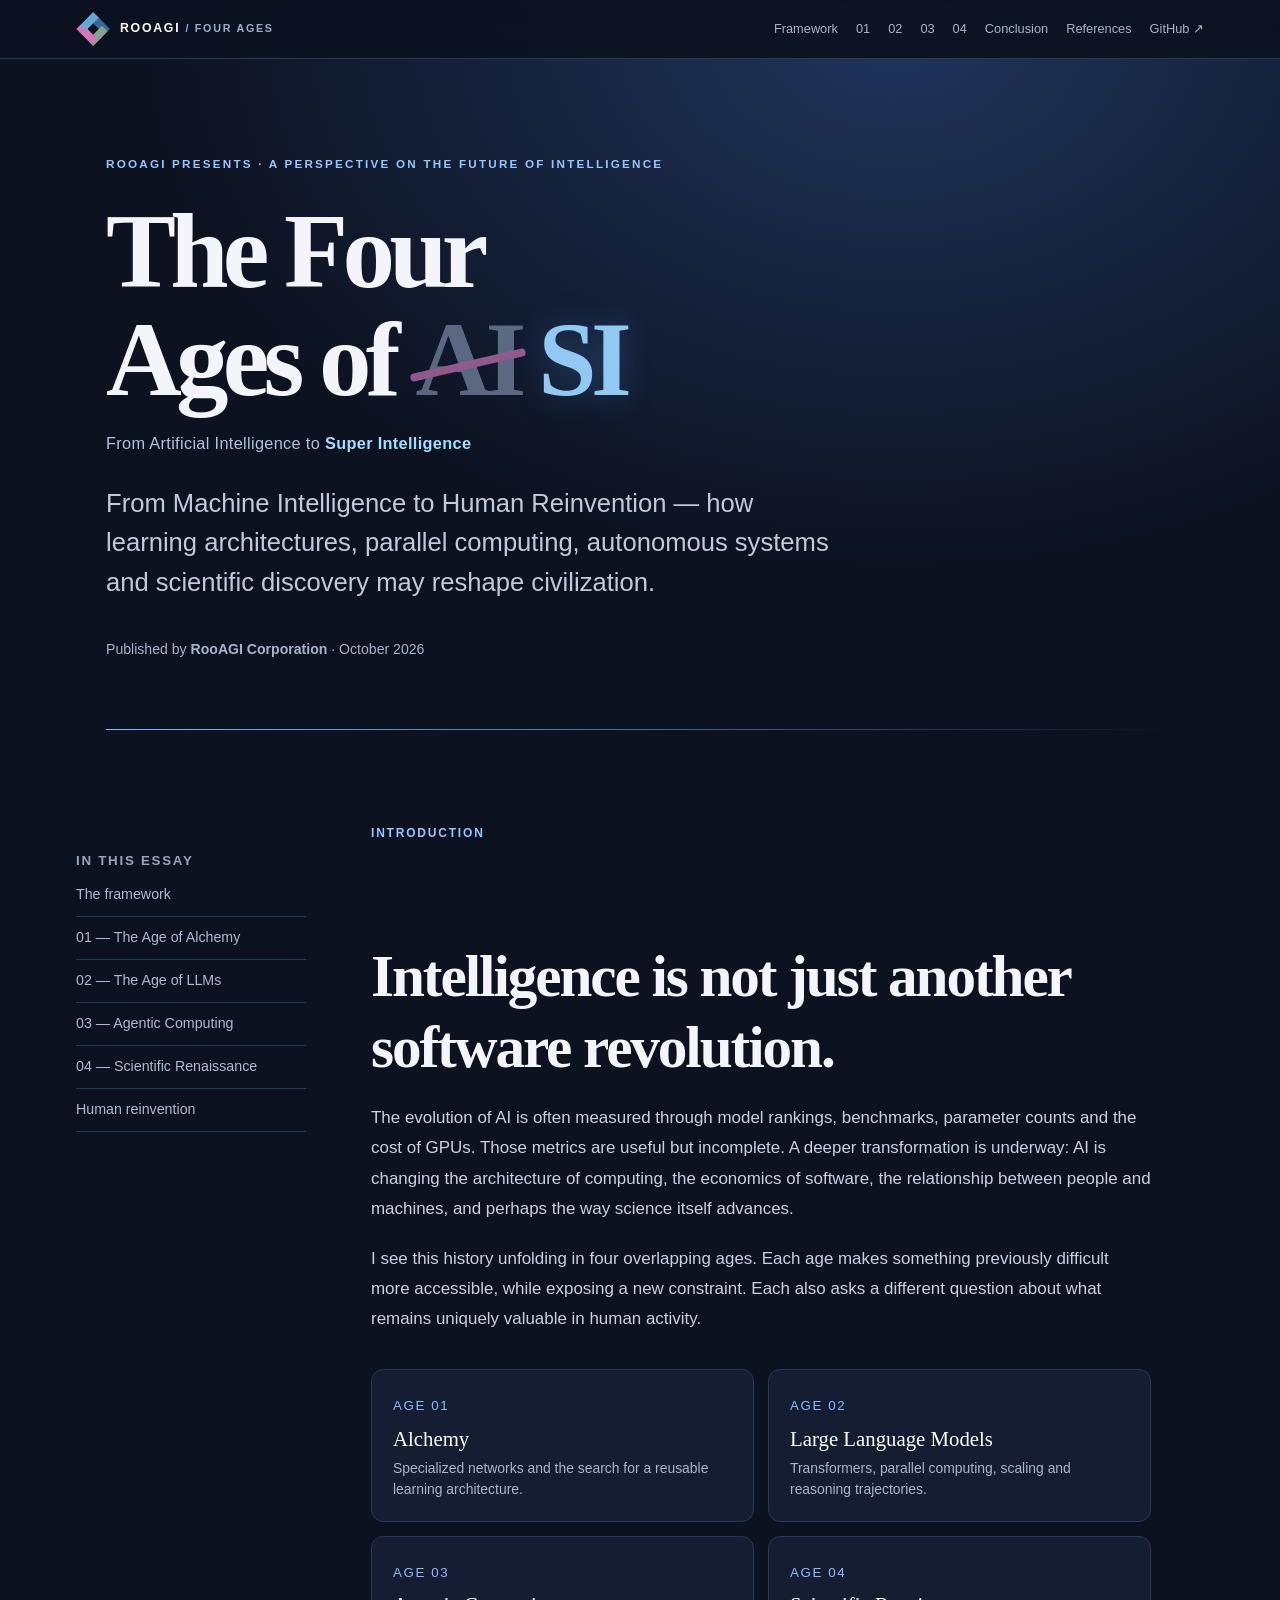
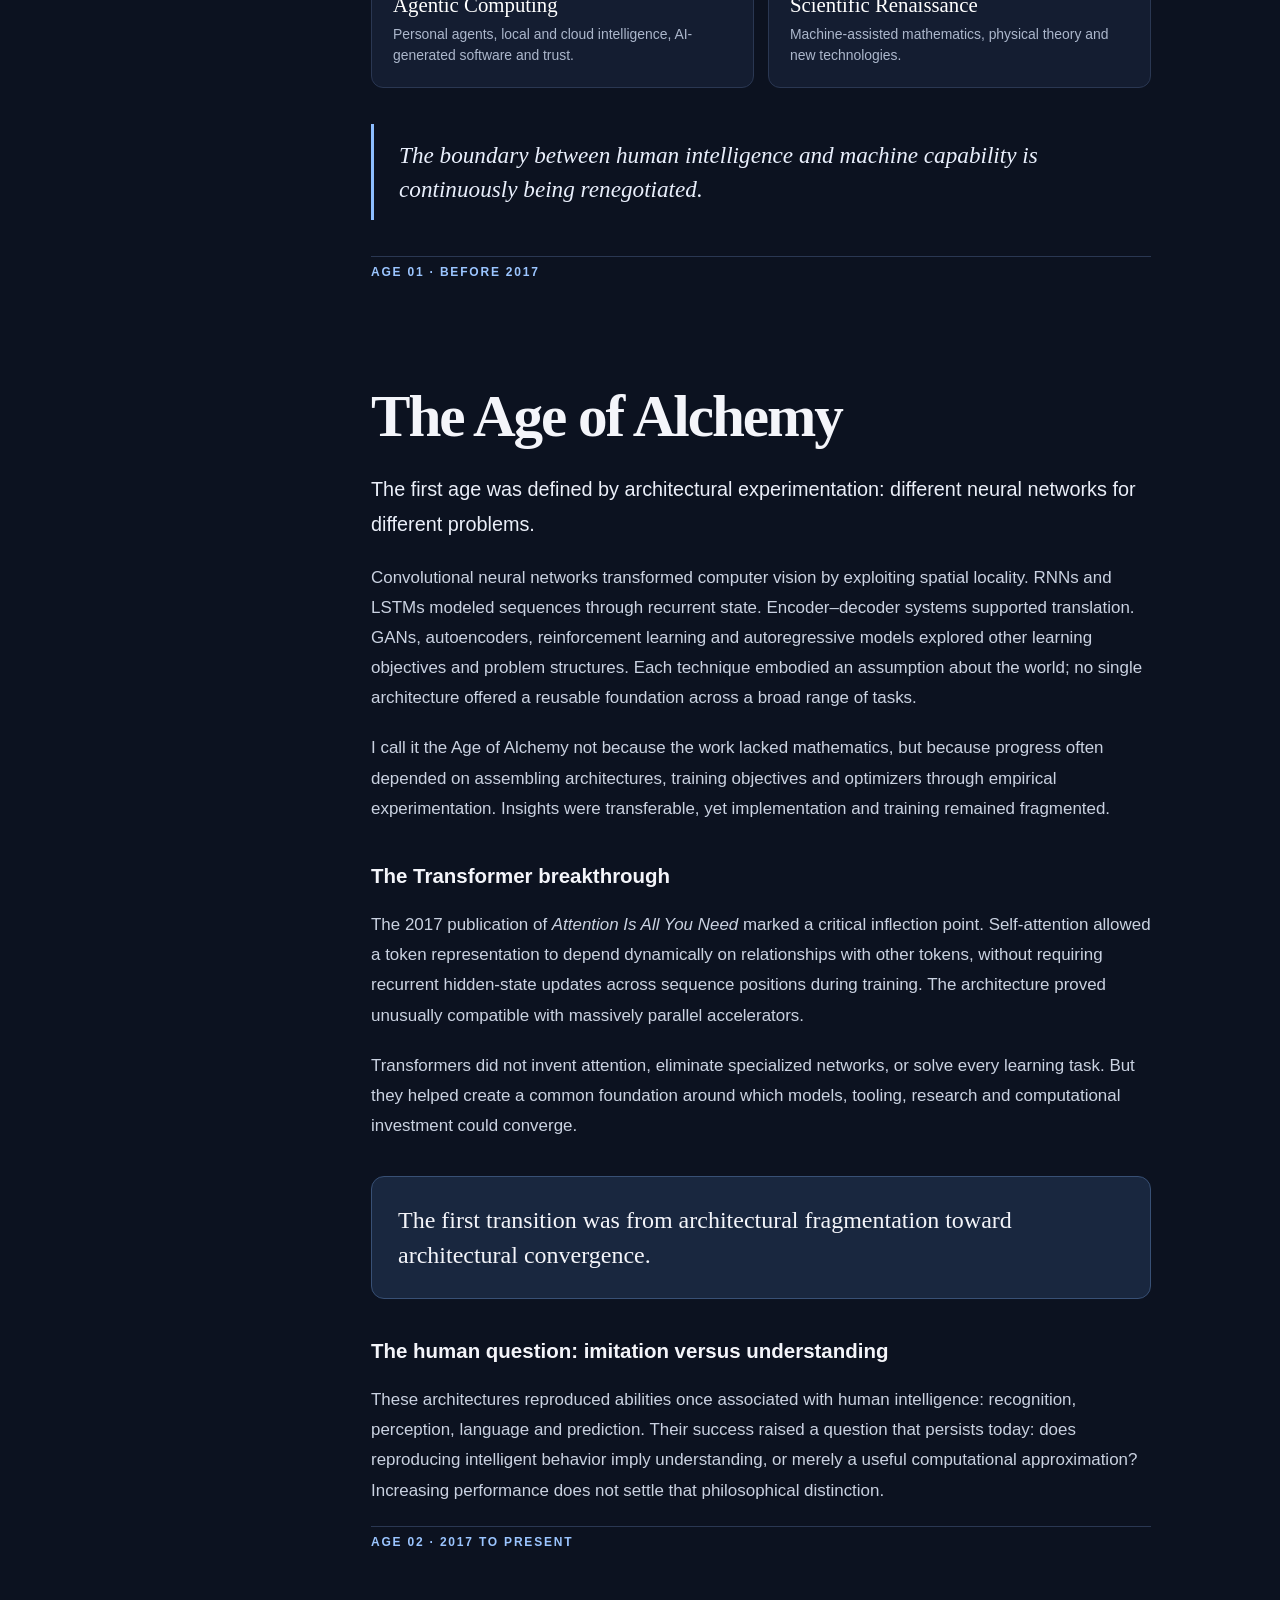
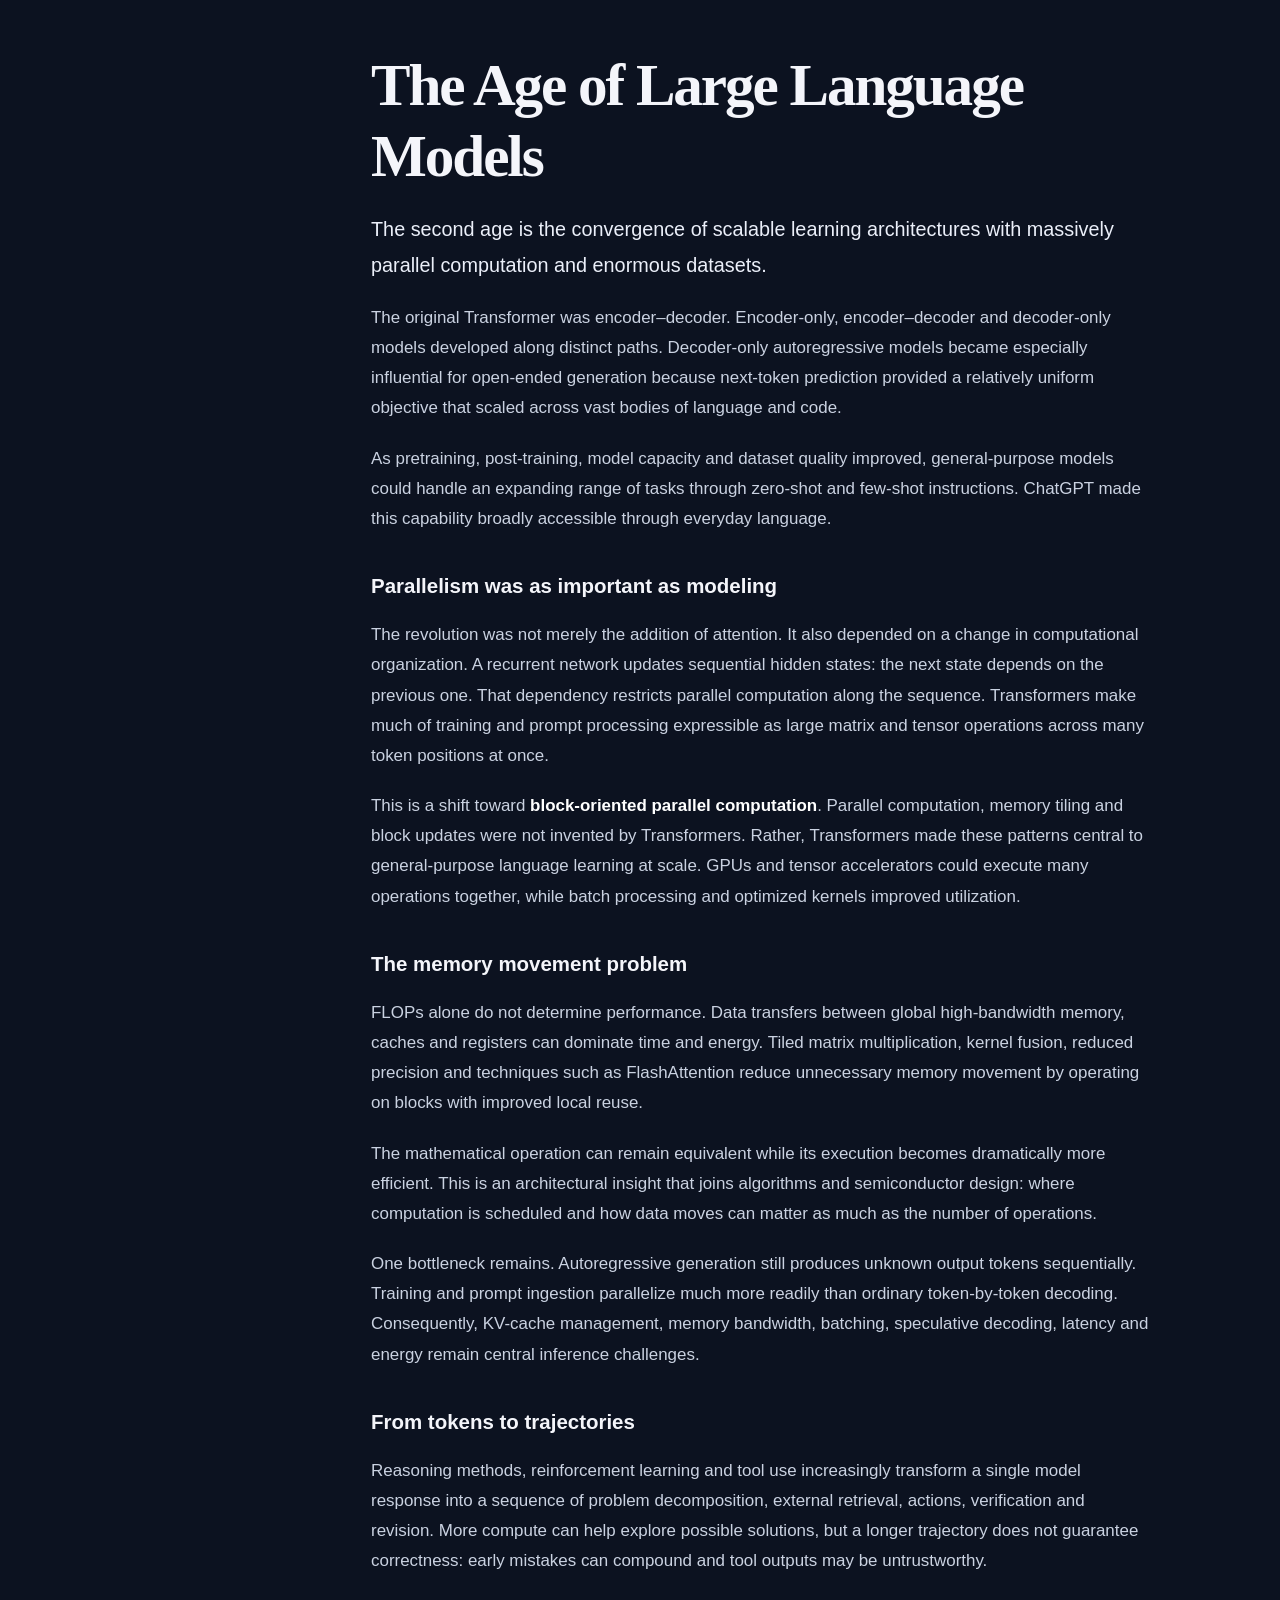
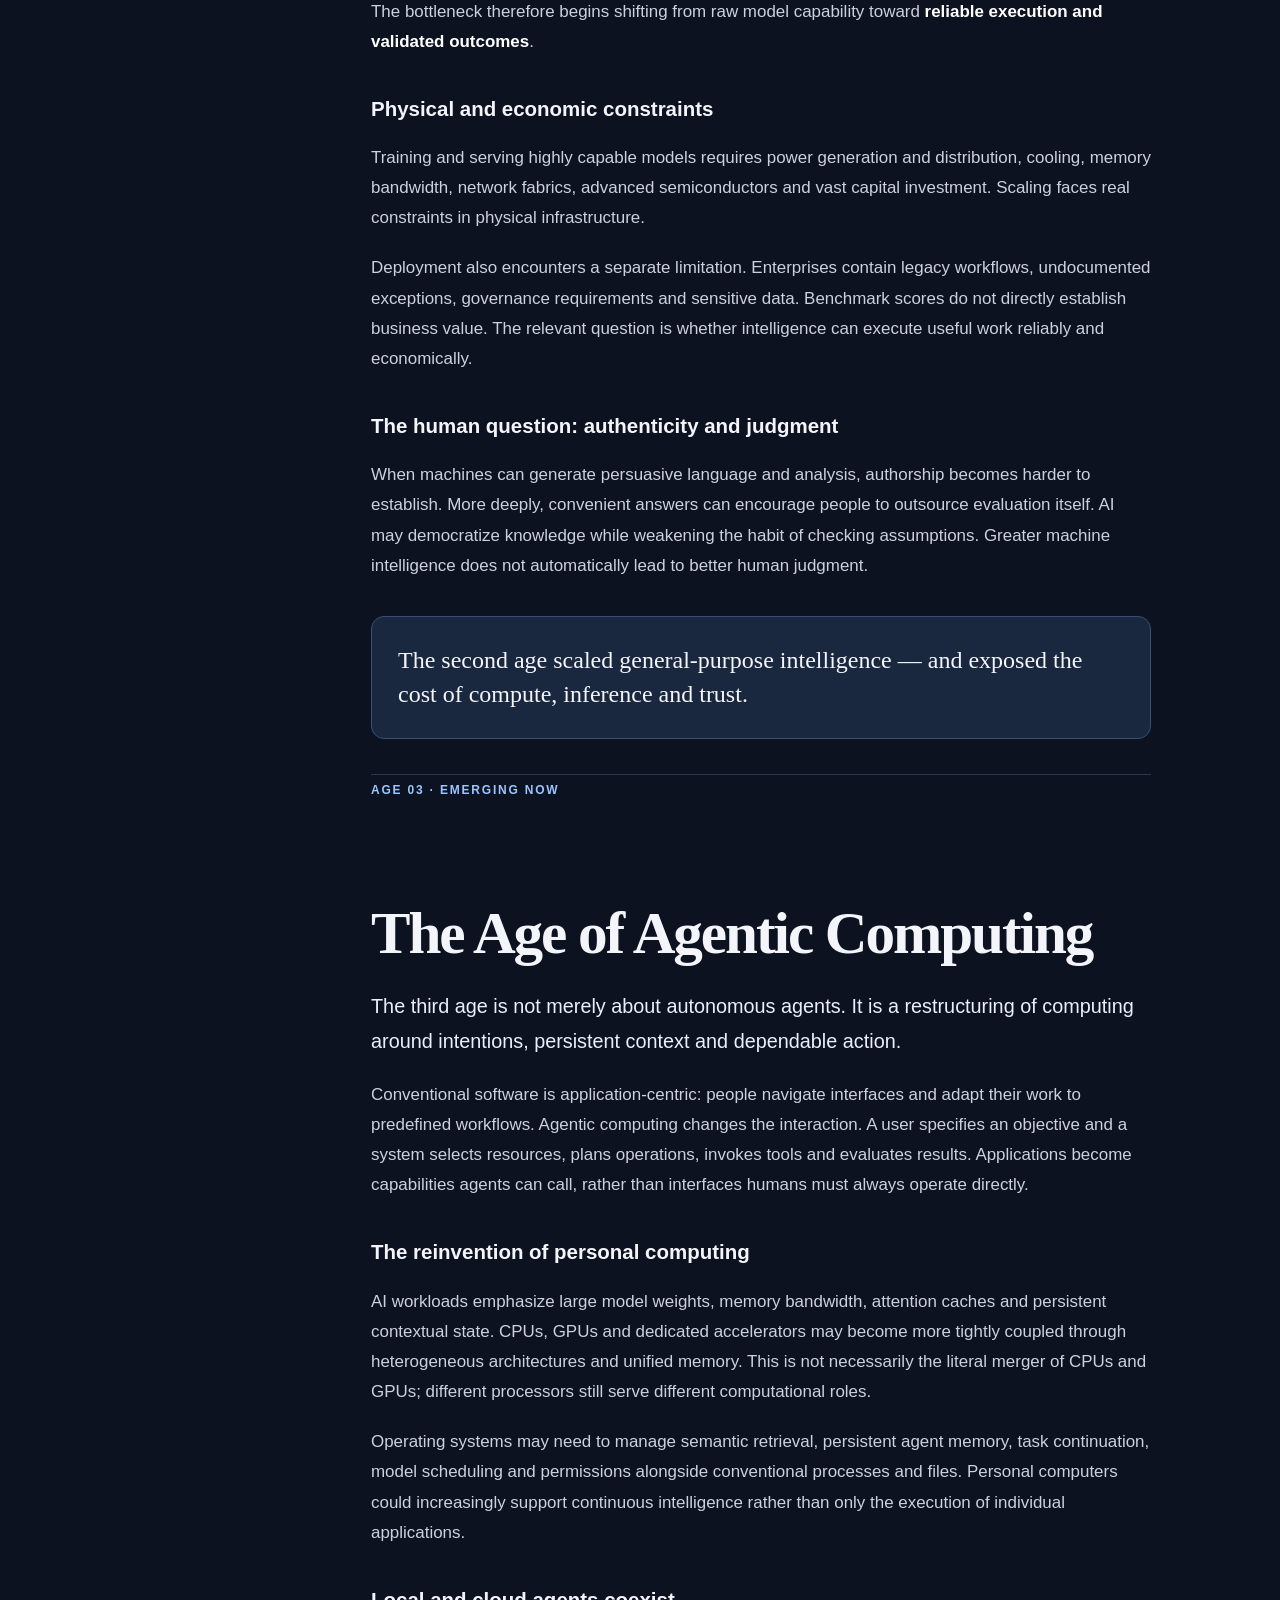
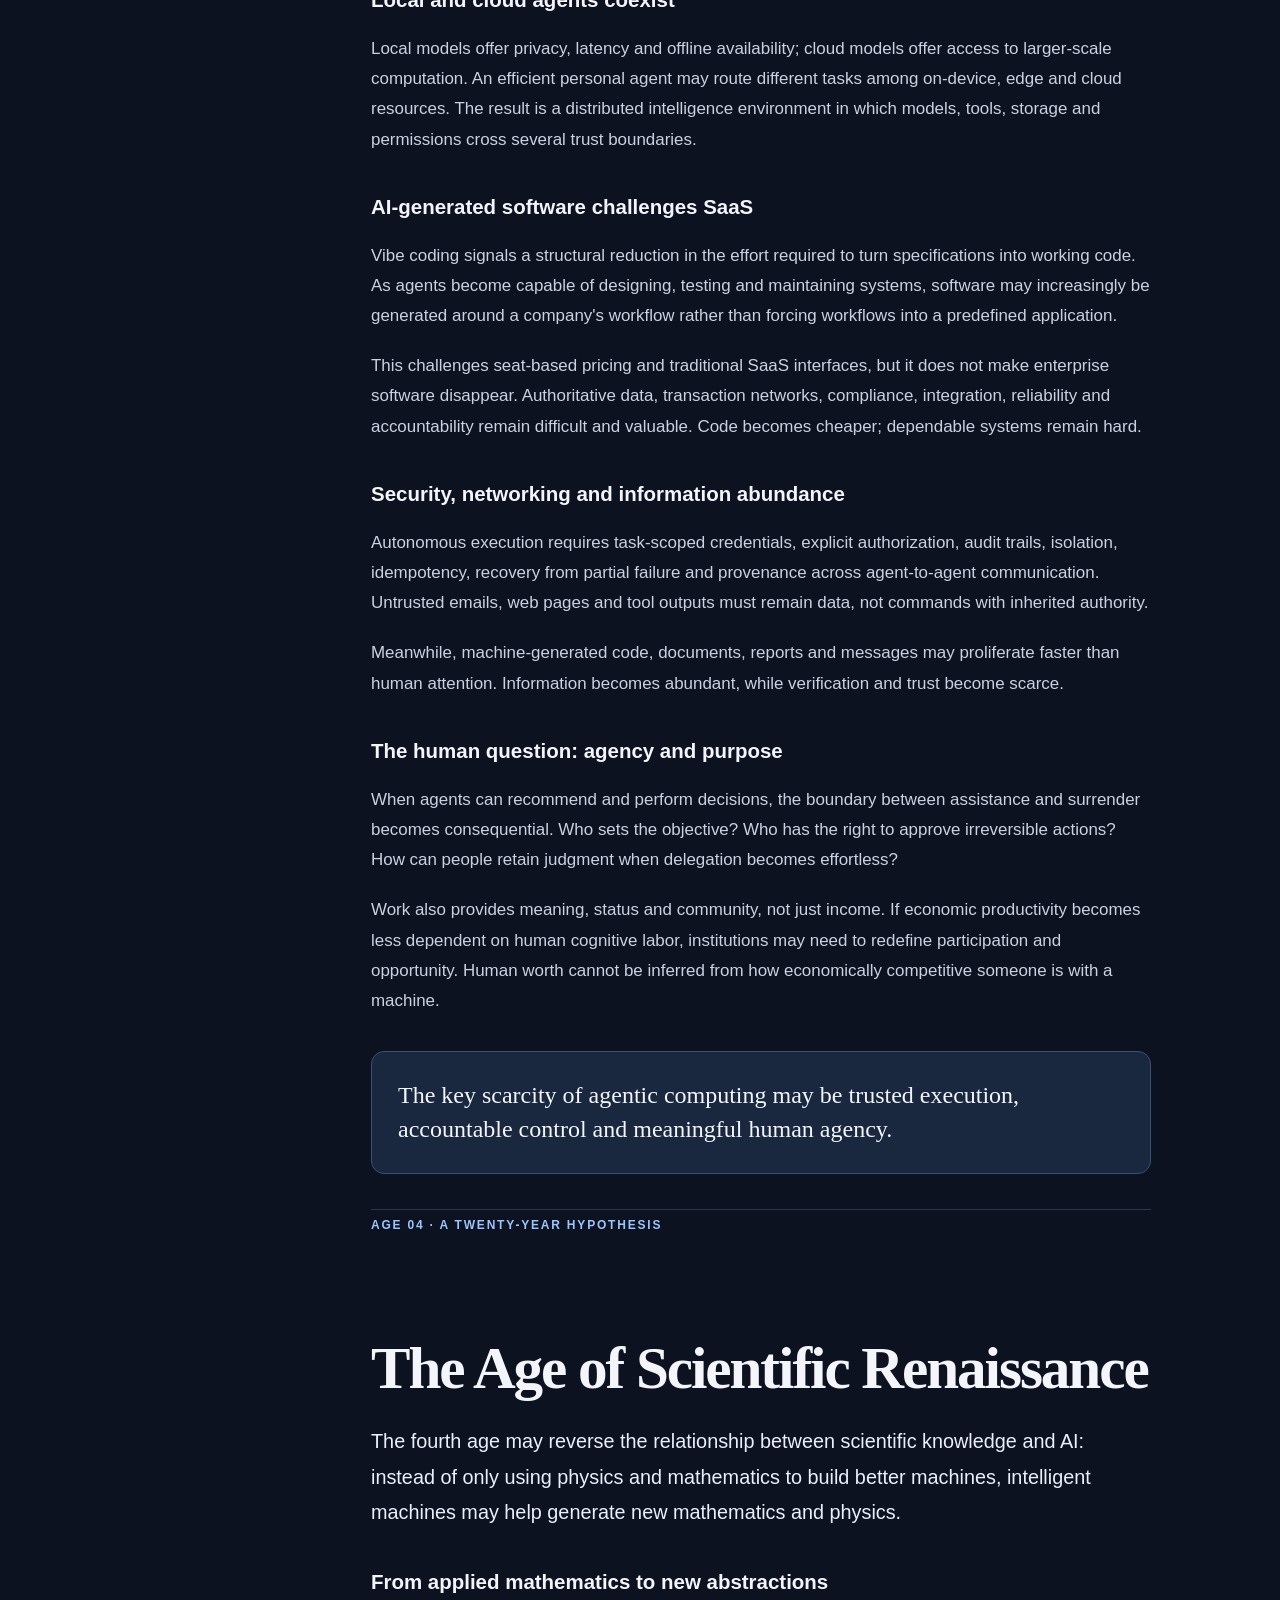
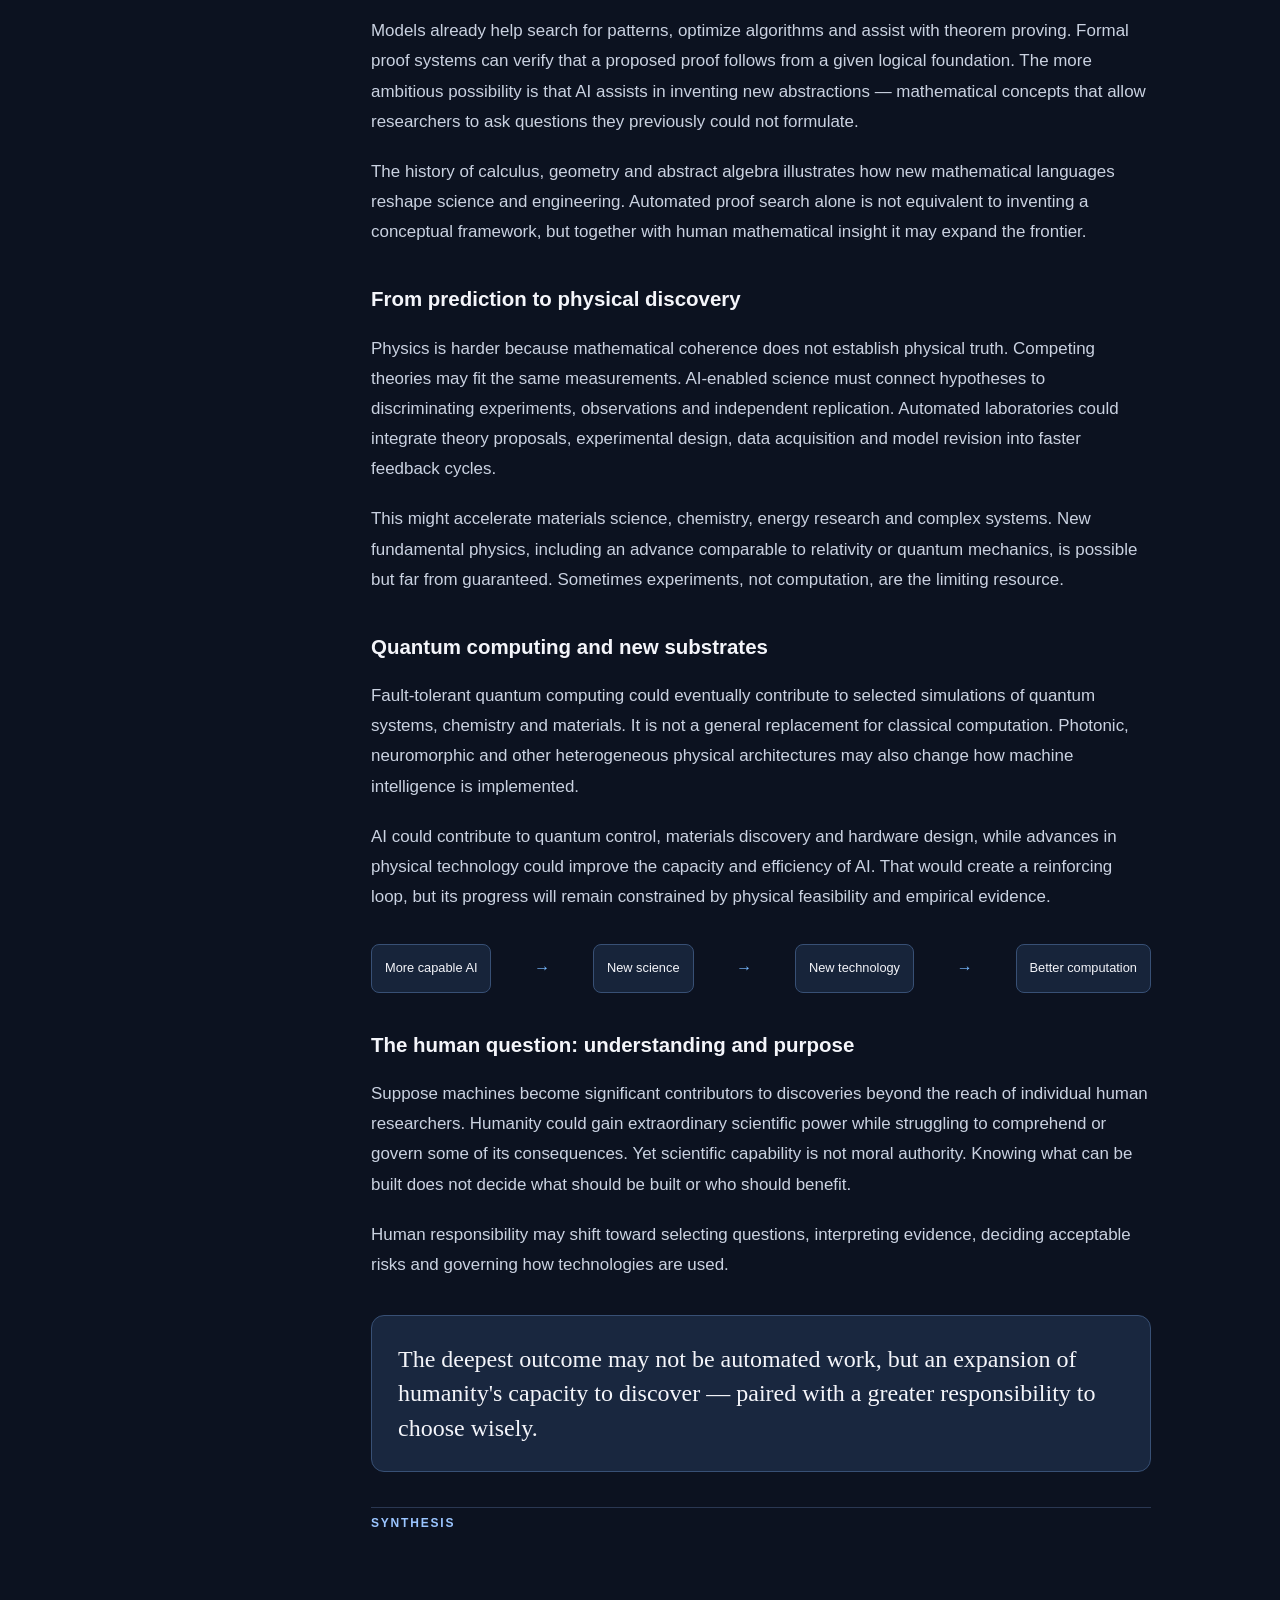
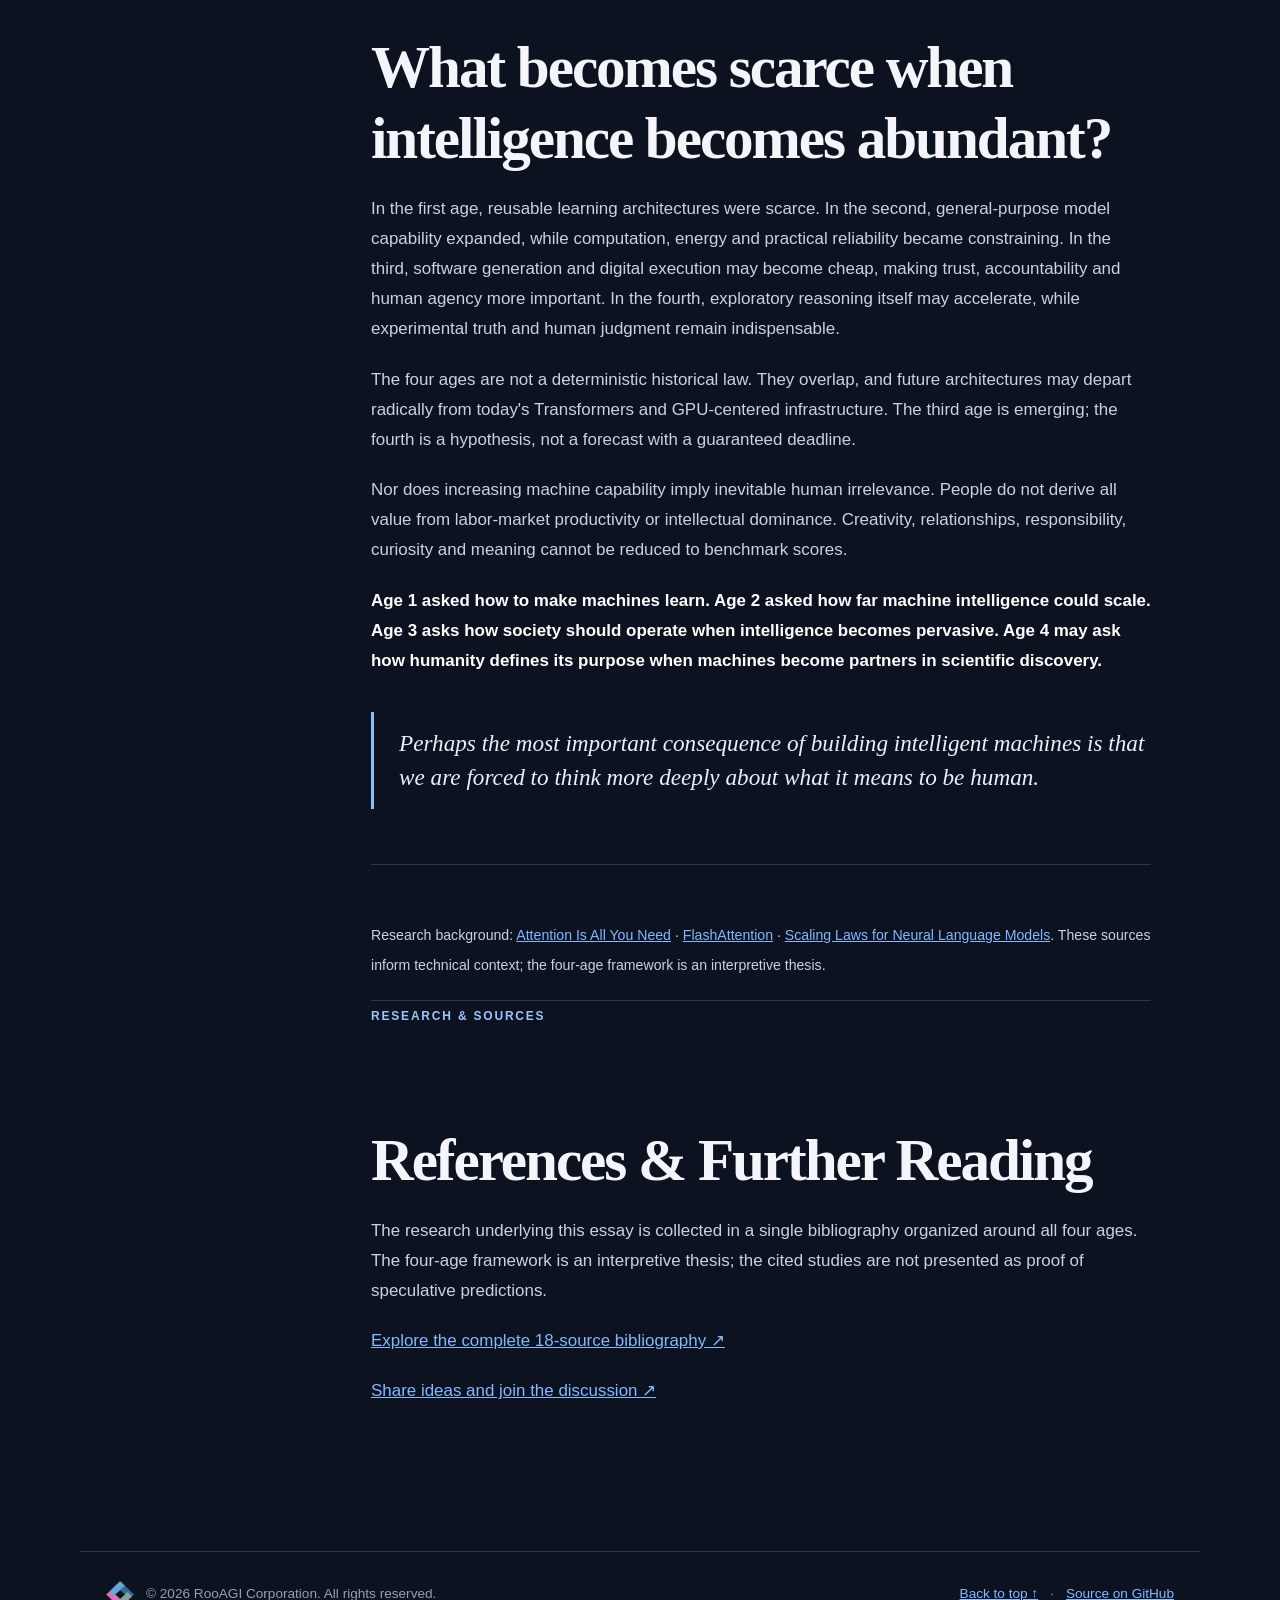
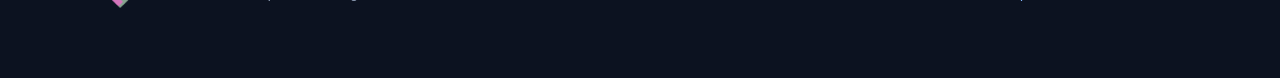
==== commit acd5bc37: "Restore original editorial design with RooAGI branding and AI-to-SI artwork" ====
--- a/index.html
+++ b/index.html
@@ -1,890 +1,42 @@
-
 <!doctype html>
-<html lang="en" class="no-js">
-  <head>
-    
-      <meta charset="utf-8">
-      <meta name="viewport" content="width=device-width,initial-scale=1">
-      
-        <meta name="description" content="From Machine Intelligence to Human Reinvention">
-      
-      
-      
-        <link rel="canonical" href="https://rooagi.github.io/The-Four-Ages-of-AI-From-Machine-Intelligence-to-Human-Reinvention/">
-      
-      
-      
-        <link rel="next" href="age-1-alchemy/">
-      
-      
-        
-      
-      
-      <link rel="icon" href="assets/rooagi-logo.png">
-      <meta name="generator" content="mkdocs-1.6.1, mkdocs-material-9.7.7">
-    
-    
-      
-        <title>The Four Ages of AI</title>
-      
-    
-    
-      <link rel="stylesheet" href="assets/stylesheets/main.ec1eaa64.min.css">
-      
-        
-        <link rel="stylesheet" href="assets/stylesheets/palette.ab4e12ef.min.css">
-      
-      
-
-
-    
-    
-      
-    
-    
-      
-        
-        
-        <link rel="preconnect" href="https://fonts.gstatic.com" crossorigin>
-        <link rel="stylesheet" href="https://fonts.googleapis.com/css?family=Inter:300,300i,400,400i,700,700i%7CRoboto+Mono:400,400i,700,700i&display=fallback">
-        <style>:root{--md-text-font:"Inter";--md-code-font:"Roboto Mono"}</style>
-      
-    
-    
-      <link rel="stylesheet" href="stylesheets/extra.css">
-    
-    <script>__md_scope=new URL(".",location),__md_hash=e=>[...e].reduce(((e,_)=>(e<<5)-e+_.charCodeAt(0)),0),__md_get=(e,_=localStorage,t=__md_scope)=>JSON.parse(_.getItem(t.pathname+"."+e)),__md_set=(e,_,t=localStorage,a=__md_scope)=>{try{t.setItem(a.pathname+"."+e,JSON.stringify(_))}catch(e){}}</script>
-    
-      
-
-    
-    
-  </head>
-  
-  
-    
-    
-      
-    
-    
-    
-    
-    <body dir="ltr" data-md-color-scheme="default" data-md-color-primary="custom" data-md-color-accent="custom">
-  
-    
-    <input class="md-toggle" data-md-toggle="drawer" type="checkbox" id="__drawer" autocomplete="off">
-    <input class="md-toggle" data-md-toggle="search" type="checkbox" id="__search" autocomplete="off">
-    <label class="md-overlay" for="__drawer"></label>
-    <div data-md-component="skip">
-      
-        
-        <a href="#the-age-of-alchemy" class="md-skip">
-          Skip to content
-        </a>
-      
-    </div>
-    <div data-md-component="announce">
-      
-    </div>
-    
-    
-      
-
-  
-
-<header class="md-header md-header--shadow" data-md-component="header">
-  <nav class="md-header__inner md-grid" aria-label="Header">
-    <a href="." title="The Four Ages of AI" class="md-header__button md-logo" aria-label="The Four Ages of AI" data-md-component="logo">
-      
-  <img src="assets/rooagi-logo.png" alt="logo">
-
-    </a>
-    <label class="md-header__button md-icon" for="__drawer">
-      
-      <svg xmlns="http://www.w3.org/2000/svg" viewBox="0 0 24 24"><path d="M3 6h18v2H3zm0 5h18v2H3zm0 5h18v2H3z"/></svg>
-    </label>
-    <div class="md-header__title" data-md-component="header-title">
-      <div class="md-header__ellipsis">
-        <div class="md-header__topic">
-          <span class="md-ellipsis">
-            The Four Ages of AI
-          </span>
-        </div>
-        <div class="md-header__topic" data-md-component="header-topic">
-          <span class="md-ellipsis">
-            
-              Overview
-            
-          </span>
-        </div>
-      </div>
-    </div>
-    
-      
-        <form class="md-header__option" data-md-component="palette">
-  
-    
-    
-    
-    <input class="md-option" data-md-color-media="(prefers-color-scheme: light)" data-md-color-scheme="default" data-md-color-primary="custom" data-md-color-accent="custom"  aria-label="Switch to dark mode"  type="radio" name="__palette" id="__palette_0">
-    
-      <label class="md-header__button md-icon" title="Switch to dark mode" for="__palette_1" hidden>
-        <svg xmlns="http://www.w3.org/2000/svg" viewBox="0 0 24 24"><path d="m17.75 4.09-2.53 1.94.91 3.06-2.63-1.81-2.63 1.81.91-3.06-2.53-1.94L12.44 4l1.06-3 1.06 3zm3.5 6.91-1.64 1.25.59 1.98-1.7-1.17-1.7 1.17.59-1.98L15.75 11l2.06-.05L18.5 9l.69 1.95zm-2.28 4.95c.83-.08 1.72 1.1 1.19 1.85-.32.45-.66.87-1.08 1.27C15.17 23 8.84 23 4.94 19.07c-3.91-3.9-3.91-10.24 0-14.14.4-.4.82-.76 1.27-1.08.75-.53 1.93.36 1.85 1.19-.27 2.86.69 5.83 2.89 8.02a9.96 9.96 0 0 0 8.02 2.89m-1.64 2.02a12.08 12.08 0 0 1-7.8-3.47c-2.17-2.19-3.33-5-3.49-7.82-2.81 3.14-2.7 7.96.31 10.98 3.02 3.01 7.84 3.12 10.98.31"/></svg>
-      </label>
-    
-  
-    
-    
-    
-    <input class="md-option" data-md-color-media="(prefers-color-scheme: dark)" data-md-color-scheme="slate" data-md-color-primary="custom" data-md-color-accent="custom"  aria-label="Switch to light mode"  type="radio" name="__palette" id="__palette_1">
-    
-      <label class="md-header__button md-icon" title="Switch to light mode" for="__palette_0" hidden>
-        <svg xmlns="http://www.w3.org/2000/svg" viewBox="0 0 24 24"><path d="M12 7a5 5 0 0 1 5 5 5 5 0 0 1-5 5 5 5 0 0 1-5-5 5 5 0 0 1 5-5m0 2a3 3 0 0 0-3 3 3 3 0 0 0 3 3 3 3 0 0 0 3-3 3 3 0 0 0-3-3m0-7 2.39 3.42C13.65 5.15 12.84 5 12 5s-1.65.15-2.39.42zM3.34 7l4.16-.35A7.2 7.2 0 0 0 5.94 8.5c-.44.74-.69 1.5-.83 2.29zm.02 10 1.76-3.77a7.131 7.131 0 0 0 2.38 4.14zM20.65 7l-1.77 3.79a7.02 7.02 0 0 0-2.38-4.15zm-.01 10-4.14.36c.59-.51 1.12-1.14 1.54-1.86.42-.73.69-1.5.83-2.29zM12 22l-2.41-3.44c.74.27 1.55.44 2.41.44.82 0 1.63-.17 2.37-.44z"/></svg>
-      </label>
-    
-  
-</form>
-      
-    
-    
-      <script>var palette=__md_get("__palette");if(palette&&palette.color){if("(prefers-color-scheme)"===palette.color.media){var media=matchMedia("(prefers-color-scheme: light)"),input=document.querySelector(media.matches?"[data-md-color-media='(prefers-color-scheme: light)']":"[data-md-color-media='(prefers-color-scheme: dark)']");palette.color.media=input.getAttribute("data-md-color-media"),palette.color.scheme=input.getAttribute("data-md-color-scheme"),palette.color.primary=input.getAttribute("data-md-color-primary"),palette.color.accent=input.getAttribute("data-md-color-accent")}for(var[key,value]of Object.entries(palette.color))document.body.setAttribute("data-md-color-"+key,value)}</script>
-    
-    
-    
-      
-      
-        <label class="md-header__button md-icon" for="__search">
-          
-          <svg xmlns="http://www.w3.org/2000/svg" viewBox="0 0 24 24"><path d="M9.5 3A6.5 6.5 0 0 1 16 9.5c0 1.61-.59 3.09-1.56 4.23l.27.27h.79l5 5-1.5 1.5-5-5v-.79l-.27-.27A6.52 6.52 0 0 1 9.5 16 6.5 6.5 0 0 1 3 9.5 6.5 6.5 0 0 1 9.5 3m0 2C7 5 5 7 5 9.5S7 14 9.5 14 14 12 14 9.5 12 5 9.5 5"/></svg>
-        </label>
-        <div class="md-search" data-md-component="search" role="dialog">
-  <label class="md-search__overlay" for="__search"></label>
-  <div class="md-search__inner" role="search">
-    <form class="md-search__form" name="search">
-      <input type="text" class="md-search__input" name="query" aria-label="Search" placeholder="Search" autocapitalize="off" autocorrect="off" autocomplete="off" spellcheck="false" data-md-component="search-query" required>
-      <label class="md-search__icon md-icon" for="__search">
-        
-        <svg xmlns="http://www.w3.org/2000/svg" viewBox="0 0 24 24"><path d="M9.5 3A6.5 6.5 0 0 1 16 9.5c0 1.61-.59 3.09-1.56 4.23l.27.27h.79l5 5-1.5 1.5-5-5v-.79l-.27-.27A6.52 6.52 0 0 1 9.5 16 6.5 6.5 0 0 1 3 9.5 6.5 6.5 0 0 1 9.5 3m0 2C7 5 5 7 5 9.5S7 14 9.5 14 14 12 14 9.5 12 5 9.5 5"/></svg>
-        
-        <svg xmlns="http://www.w3.org/2000/svg" viewBox="0 0 24 24"><path d="M20 11v2H8l5.5 5.5-1.42 1.42L4.16 12l7.92-7.92L13.5 5.5 8 11z"/></svg>
-      </label>
-      <nav class="md-search__options" aria-label="Search">
-        
-        <button type="reset" class="md-search__icon md-icon" title="Clear" aria-label="Clear" tabindex="-1">
-          
-          <svg xmlns="http://www.w3.org/2000/svg" viewBox="0 0 24 24"><path d="M19 6.41 17.59 5 12 10.59 6.41 5 5 6.41 10.59 12 5 17.59 6.41 19 12 13.41 17.59 19 19 17.59 13.41 12z"/></svg>
-        </button>
-      </nav>
-      
-        <div class="md-search__suggest" data-md-component="search-suggest"></div>
-      
-    </form>
-    <div class="md-search__output">
-      <div class="md-search__scrollwrap" tabindex="0" data-md-scrollfix>
-        <div class="md-search-result" data-md-component="search-result">
-          <div class="md-search-result__meta">
-            Initializing search
-          </div>
-          <ol class="md-search-result__list" role="presentation"></ol>
-        </div>
-      </div>
-    </div>
-  </div>
-</div>
-      
-    
-    
-      <div class="md-header__source">
-        <a href="https://github.com/RooAGI/The-Four-Ages-of-AI-From-Machine-Intelligence-to-Human-Reinvention" title="Go to repository" class="md-source" data-md-component="source">
-  <div class="md-source__icon md-icon">
-    
-    <svg xmlns="http://www.w3.org/2000/svg" viewBox="0 0 448 512"><!--! Font Awesome Free 7.1.0 by @fontawesome - https://fontawesome.com License - https://fontawesome.com/license/free (Icons: CC BY 4.0, Fonts: SIL OFL 1.1, Code: MIT License) Copyright 2025 Fonticons, Inc.--><path d="M439.6 236.1 244 40.5c-5.4-5.5-12.8-8.5-20.4-8.5s-15 3-20.4 8.4L162.5 81l51.5 51.5c27.1-9.1 52.7 16.8 43.4 43.7l49.7 49.7c34.2-11.8 61.2 31 35.5 56.7-26.5 26.5-70.2-2.9-56-37.3L240.3 199v121.9c25.3 12.5 22.3 41.8 9.1 55-6.4 6.4-15.2 10.1-24.3 10.1s-17.8-3.6-24.3-10.1c-17.6-17.6-11.1-46.9 11.2-56v-123c-20.8-8.5-24.6-30.7-18.6-45L142.6 101 8.5 235.1C3 240.6 0 247.9 0 255.5s3 15 8.5 20.4l195.6 195.7c5.4 5.4 12.7 8.4 20.4 8.4s15-3 20.4-8.4l194.7-194.7c5.4-5.4 8.4-12.8 8.4-20.4s-3-15-8.4-20.4"/></svg>
-  </div>
-  <div class="md-source__repository">
-    RooAGI / The Four Ages of AI
-  </div>
-</a>
-      </div>
-    
-  </nav>
-  
-</header>
-    
-    <div class="md-container" data-md-component="container">
-      
-      
-        
-          
-        
-      
-      <main class="md-main" data-md-component="main">
-        <div class="md-main__inner md-grid">
-          
-            
-              
-                
-              
-              <div class="md-sidebar md-sidebar--primary" data-md-component="sidebar" data-md-type="navigation" >
-                <div class="md-sidebar__scrollwrap">
-                  <div class="md-sidebar__inner">
-                    
-
-
-
-<nav class="md-nav md-nav--primary" aria-label="Navigation" data-md-level="0">
-  <label class="md-nav__title" for="__drawer">
-    <a href="." title="The Four Ages of AI" class="md-nav__button md-logo" aria-label="The Four Ages of AI" data-md-component="logo">
-      
-  <img src="assets/rooagi-logo.png" alt="logo">
-
-    </a>
-    The Four Ages of AI
-  </label>
-  
-    <div class="md-nav__source">
-      <a href="https://github.com/RooAGI/The-Four-Ages-of-AI-From-Machine-Intelligence-to-Human-Reinvention" title="Go to repository" class="md-source" data-md-component="source">
-  <div class="md-source__icon md-icon">
-    
-    <svg xmlns="http://www.w3.org/2000/svg" viewBox="0 0 448 512"><!--! Font Awesome Free 7.1.0 by @fontawesome - https://fontawesome.com License - https://fontawesome.com/license/free (Icons: CC BY 4.0, Fonts: SIL OFL 1.1, Code: MIT License) Copyright 2025 Fonticons, Inc.--><path d="M439.6 236.1 244 40.5c-5.4-5.5-12.8-8.5-20.4-8.5s-15 3-20.4 8.4L162.5 81l51.5 51.5c27.1-9.1 52.7 16.8 43.4 43.7l49.7 49.7c34.2-11.8 61.2 31 35.5 56.7-26.5 26.5-70.2-2.9-56-37.3L240.3 199v121.9c25.3 12.5 22.3 41.8 9.1 55-6.4 6.4-15.2 10.1-24.3 10.1s-17.8-3.6-24.3-10.1c-17.6-17.6-11.1-46.9 11.2-56v-123c-20.8-8.5-24.6-30.7-18.6-45L142.6 101 8.5 235.1C3 240.6 0 247.9 0 255.5s3 15 8.5 20.4l195.6 195.7c5.4 5.4 12.7 8.4 20.4 8.4s15-3 20.4-8.4l194.7-194.7c5.4-5.4 8.4-12.8 8.4-20.4s-3-15-8.4-20.4"/></svg>
-  </div>
-  <div class="md-source__repository">
-    RooAGI / The Four Ages of AI
-  </div>
-</a>
-    </div>
-  
-  <ul class="md-nav__list" data-md-scrollfix>
-    
-      
-      
-  
-  
-    
-  
-  
-  
-    <li class="md-nav__item md-nav__item--active">
-      
-      <input class="md-nav__toggle md-toggle" type="checkbox" id="__toc">
-      
-      
-      
-        <label class="md-nav__link md-nav__link--active" for="__toc">
-          
-  
-  
-  <span class="md-ellipsis">
-    
-  
-    Overview
-  
-
-    
-  </span>
-  
-  
-
-          <span class="md-nav__icon md-icon"></span>
-        </label>
-      
-      <a href="." class="md-nav__link md-nav__link--active">
-        
-  
-  
-  <span class="md-ellipsis">
-    
-  
-    Overview
-  
-
-    
-  </span>
-  
-  
-
-      </a>
-      
-        
-
-<nav class="md-nav md-nav--secondary" aria-label="Table of contents">
-  
-  
-  
-  
-    <label class="md-nav__title" for="__toc">
-      <span class="md-nav__icon md-icon"></span>
-      Table of contents
-    </label>
-    <ul class="md-nav__list" data-md-component="toc" data-md-scrollfix>
-      
-        <li class="md-nav__item">
-  <a href="#the-age-of-alchemy" class="md-nav__link">
-    <span class="md-ellipsis">
-      
-        The Age of Alchemy
-      
-    </span>
-  </a>
-  
-</li>
-      
-        <li class="md-nav__item">
-  <a href="#the-age-of-large-language-models" class="md-nav__link">
-    <span class="md-ellipsis">
-      
-        The Age of Large Language Models
-      
-    </span>
-  </a>
-  
-</li>
-      
-        <li class="md-nav__item">
-  <a href="#the-age-of-agentic-computing" class="md-nav__link">
-    <span class="md-ellipsis">
-      
-        The Age of Agentic Computing
-      
-    </span>
-  </a>
-  
-</li>
-      
-        <li class="md-nav__item">
-  <a href="#the-age-of-scientific-renaissance" class="md-nav__link">
-    <span class="md-ellipsis">
-      
-        The Age of Scientific Renaissance
-      
-    </span>
-  </a>
-  
-</li>
-      
-        <li class="md-nav__item">
-  <a href="#four-ages-one-deeper-pattern" class="md-nav__link">
-    <span class="md-ellipsis">
-      
-        Four ages, one deeper pattern
-      
-    </span>
-  </a>
-  
-    <nav class="md-nav" aria-label="Four ages, one deeper pattern">
-      <ul class="md-nav__list">
-        
-          <li class="md-nav__item">
-  <a href="#technology-is-only-half-the-story" class="md-nav__link">
-    <span class="md-ellipsis">
-      
-        Technology is only half the story
-      
-    </span>
-  </a>
-  
-</li>
-        
-      </ul>
-    </nav>
-  
-</li>
-      
-        <li class="md-nav__item">
-  <a href="#references-and-further-reading" class="md-nav__link">
-    <span class="md-ellipsis">
-      
-        References and further reading
-      
-    </span>
-  </a>
-  
-</li>
-      
-    </ul>
-  
-</nav>
-      
-    </li>
-  
-
-    
-      
-      
-  
-  
-  
-  
-    <li class="md-nav__item">
-      <a href="age-1-alchemy/" class="md-nav__link">
-        
-  
-  
-  <span class="md-ellipsis">
-    
-  
-    Age 1 · Alchemy
-  
-
-    
-  </span>
-  
-  
-
-      </a>
-    </li>
-  
-
-    
-      
-      
-  
-  
-  
-  
-    <li class="md-nav__item">
-      <a href="age-2-llms/" class="md-nav__link">
-        
-  
-  
-  <span class="md-ellipsis">
-    
-  
-    Age 2 · Large Language Models
-  
-
-    
-  </span>
-  
-  
-
-      </a>
-    </li>
-  
-
-    
-      
-      
-  
-  
-  
-  
-    <li class="md-nav__item">
-      <a href="age-3-agentic-computing/" class="md-nav__link">
-        
-  
-  
-  <span class="md-ellipsis">
-    
-  
-    Age 3 · Agentic Computing
-  
-
-    
-  </span>
-  
-  
-
-      </a>
-    </li>
-  
-
-    
-      
-      
-  
-  
-  
-  
-    <li class="md-nav__item">
-      <a href="age-4-scientific-renaissance/" class="md-nav__link">
-        
-  
-  
-  <span class="md-ellipsis">
-    
-  
-    Age 4 · Scientific Renaissance
-  
-
-    
-  </span>
-  
-  
-
-      </a>
-    </li>
-  
-
-    
-      
-      
-  
-  
-  
-  
-    <li class="md-nav__item">
-      <a href="human-reinvention/" class="md-nav__link">
-        
-  
-  
-  <span class="md-ellipsis">
-    
-  
-    Human Reinvention
-  
-
-    
-  </span>
-  
-  
-
-      </a>
-    </li>
-  
-
-    
-      
-      
-  
-  
-  
-  
-    <li class="md-nav__item">
-      <a href="references/" class="md-nav__link">
-        
-  
-  
-  <span class="md-ellipsis">
-    
-  
-    References
-  
-
-    
-  </span>
-  
-  
-
-      </a>
-    </li>
-  
-
-    
-  </ul>
-</nav>
-                  </div>
-                </div>
-              </div>
-            
-            
-              
-                
-              
-              <div class="md-sidebar md-sidebar--secondary" data-md-component="sidebar" data-md-type="toc" hidden>
-                <div class="md-sidebar__scrollwrap">
-                  <div class="md-sidebar__inner">
-                    
-
-<nav class="md-nav md-nav--secondary" aria-label="Table of contents">
-  
-  
-  
-  
-    <label class="md-nav__title" for="__toc">
-      <span class="md-nav__icon md-icon"></span>
-      Table of contents
-    </label>
-    <ul class="md-nav__list" data-md-component="toc" data-md-scrollfix>
-      
-        <li class="md-nav__item">
-  <a href="#the-age-of-alchemy" class="md-nav__link">
-    <span class="md-ellipsis">
-      
-        The Age of Alchemy
-      
-    </span>
-  </a>
-  
-</li>
-      
-        <li class="md-nav__item">
-  <a href="#the-age-of-large-language-models" class="md-nav__link">
-    <span class="md-ellipsis">
-      
-        The Age of Large Language Models
-      
-    </span>
-  </a>
-  
-</li>
-      
-        <li class="md-nav__item">
-  <a href="#the-age-of-agentic-computing" class="md-nav__link">
-    <span class="md-ellipsis">
-      
-        The Age of Agentic Computing
-      
-    </span>
-  </a>
-  
-</li>
-      
-        <li class="md-nav__item">
-  <a href="#the-age-of-scientific-renaissance" class="md-nav__link">
-    <span class="md-ellipsis">
-      
-        The Age of Scientific Renaissance
-      
-    </span>
-  </a>
-  
-</li>
-      
-        <li class="md-nav__item">
-  <a href="#four-ages-one-deeper-pattern" class="md-nav__link">
-    <span class="md-ellipsis">
-      
-        Four ages, one deeper pattern
-      
-    </span>
-  </a>
-  
-    <nav class="md-nav" aria-label="Four ages, one deeper pattern">
-      <ul class="md-nav__list">
-        
-          <li class="md-nav__item">
-  <a href="#technology-is-only-half-the-story" class="md-nav__link">
-    <span class="md-ellipsis">
-      
-        Technology is only half the story
-      
-    </span>
-  </a>
-  
-</li>
-        
-      </ul>
-    </nav>
-  
-</li>
-      
-        <li class="md-nav__item">
-  <a href="#references-and-further-reading" class="md-nav__link">
-    <span class="md-ellipsis">
-      
-        References and further reading
-      
-    </span>
-  </a>
-  
-</li>
-      
-    </ul>
-  
-</nav>
-                  </div>
-                </div>
-              </div>
-            
-          
-          
-            <div class="md-content" data-md-component="content">
-              
-              <article class="md-content__inner md-typeset">
-                
-                  
-  
-
-
-
-  
-    <a href="https://github.com/RooAGI/The-Four-Ages-of-AI-From-Machine-Intelligence-to-Human-Reinvention/edit/main/docs/index.md" title="Edit this page" class="md-content__button md-icon" rel="edit">
-      
-      <svg xmlns="http://www.w3.org/2000/svg" viewBox="0 0 24 24"><path d="M10 20H6V4h7v5h5v3.1l2-2V8l-6-6H6c-1.1 0-2 .9-2 2v16c0 1.1.9 2 2 2h4zm10.2-7c.1 0 .3.1.4.2l1.3 1.3c.2.2.2.6 0 .8l-1 1-2.1-2.1 1-1c.1-.1.2-.2.4-.2m0 3.9L14.1 23H12v-2.1l6.1-6.1z"/></svg>
-    </a>
-  
-  
-
-
-<div class="essay-hero">
-<div class="brand-lockup"><img src="assets/rooagi-logo.png" alt="RooAGI logo" class="hero-logo"><div class="hero-brand-wordmark"><strong>RooAGI</strong><span>ROOAGI CORPORATION PRESENTS</span></div>
-</div>
-<p class="hero-kicker">AN ESSAY ON THE FUTURE OF INTELLIGENCE</p>
-
-<h1 class="hero-title">The Four Ages of <span class="title-shift"><span class="old-term">AI</span><span class="new-term">SI</span></span></h1>
-
-<p class="hero-shift-note">From Artificial Intelligence to <strong>Super Intelligence</strong></p>
-
-<div class="ai-si-art" role="img" aria-label="Artificial Intelligence, AI, crossed out in pink and replaced by Super Intelligence, SI, in blue">
-<svg xmlns="http://www.w3.org/2000/svg" viewBox="0 0 760 250" width="100%" style="display:block;width:100%;max-width:760px;height:auto;background:#101d35;border-radius:18px;border:1px solid #38547c" aria-hidden="true">
-<defs>
-<linearGradient id="si-gradient" x1="0" x2="1" y1="0" y2="1"><stop stop-color="#91d5fb"/><stop offset="1" stop-color="#397eae"/></linearGradient>
-<linearGradient id="si-bg" x1="0" x2="1"><stop stop-color="#1a294b"/><stop offset="1" stop-color="#111d31"/></linearGradient>
-</defs>
-<rect x="1" y="1" width="758" height="248" rx="18" fill="url(#si-bg)"/>
-<circle cx="670" cy="22" r="155" fill="#244873" opacity=".2"/>
-<path d="M35 58 H725 M35 194 H725" stroke="#79a7dc" stroke-opacity=".23"/>
-<text x="50" y="39" fill="#a9c9eb" font-family="Arial,sans-serif" font-size="14" letter-spacing="4">THE INTELLIGENCE TRANSITION</text>
-<text x="88" y="164" fill="#9eafc7" font-family="Arial,sans-serif" font-weight="700" font-size="105">AI</text>
-<path d="M72 165 L248 97" fill="none" stroke="#e58bc5" stroke-width="11" stroke-linecap="round"/>
-<path d="M280 126 H440" stroke="#8da5c4" stroke-width="3" stroke-dasharray="9 9"/>
-<path d="M424 114 L444 126 L424 138" fill="none" stroke="#8da5c4" stroke-width="4" stroke-linecap="round" stroke-linejoin="round"/>
-<text x="469" y="164" fill="url(#si-gradient)" font-family="Arial,sans-serif" font-weight="800" font-size="112">SI</text>
-<text x="93" y="215" fill="#b1c0d5" font-family="Arial,sans-serif" font-size="14" letter-spacing="1">ARTIFICIAL INTELLIGENCE</text>
-<text x="467" y="215" fill="#96d6fb" font-family="Arial,sans-serif" font-size="14" letter-spacing="1">SUPER INTELLIGENCE</text>
-</svg>
-</div>
-
-<p class="hero-subtitle">From Machine Intelligence to Human Reinvention</p>
-
-<p class="hero-deck">An architectural, economic, and philosophical perspective on how artificial intelligence changes what we can build—and what it means to be human.</p>
-
-<div class="hero-credit"><strong>© 2026 RooAGI Corporation.</strong><span>All rights reserved.</span></div>
-
-<p><a class="md-button md-button--primary" href="age-1-alchemy/">Read the first age →</a>
-<a class="md-button" href="#four-ages-one-deeper-pattern">Explore the thesis</a></p>
-</div>
-<div class="age-grid">
-<div class="age-card age-one">
-<p><strong>01 · BEFORE 2017</strong></p>
-<h3 id="the-age-of-alchemy"><a href="age-1-alchemy/">The Age of Alchemy</a><a class="headerlink" href="#the-age-of-alchemy" title="Permanent link">&para;</a></h3>
-<p>Architectural experimentation, specialized models, and the discovery of a reusable foundation.</p>
-<p><strong>The question:</strong> Can machines learn?</p>
-</div>
-<div class="age-card age-two">
-<p><strong>02 · 2017–PRESENT</strong></p>
-<h3 id="the-age-of-large-language-models"><a href="age-2-llms/">The Age of Large Language Models</a><a class="headerlink" href="#the-age-of-large-language-models" title="Permanent link">&para;</a></h3>
-<p>Transformers, massively parallel computing, block-oriented execution, scaling and reasoning trajectories.</p>
-<p><strong>The question:</strong> How far can intelligence scale?</p>
-</div>
-<div class="age-card age-three">
-<p><strong>03 · EMERGING</strong></p>
-<h3 id="the-age-of-agentic-computing"><a href="age-3-agentic-computing/">The Age of Agentic Computing</a><a class="headerlink" href="#the-age-of-agentic-computing" title="Permanent link">&para;</a></h3>
-<p>Personal and cloud agents, AI-native hardware, generated software and the rebuilding of trust.</p>
-<p><strong>The question:</strong> Who directs intelligent action?</p>
-</div>
-<div class="age-card age-four">
-<p><strong>04 · A TWENTY-YEAR HYPOTHESIS</strong></p>
-<h3 id="the-age-of-scientific-renaissance"><a href="age-4-scientific-renaissance/">The Age of Scientific Renaissance</a><a class="headerlink" href="#the-age-of-scientific-renaissance" title="Permanent link">&para;</a></h3>
-<p>New mathematical abstractions, theory-driven experiments, quantum technologies and scientific discovery.</p>
-<p><strong>The question:</strong> What could intelligence discover?</p>
-</div>
-</div>
-<h2 id="four-ages-one-deeper-pattern">Four ages, one deeper pattern<a class="headerlink" href="#four-ages-one-deeper-pattern" title="Permanent link">&para;</a></h2>
-<p>AI is often narrated as a race between ever-larger models. This essay offers a different account. Each major transition changes the relationship between <strong>algorithms, compute, institutions and human judgment</strong>.</p>
-<table>
-<thead>
-<tr>
-<th>Age</th>
-<th>A capability becomes more accessible</th>
-<th>A new constraint comes into focus</th>
-</tr>
-</thead>
-<tbody>
-<tr>
-<td>Alchemy</td>
-<td>Specialized learned behavior</td>
-<td>Generalization and reusable architecture</td>
-</tr>
-<tr>
-<td>LLMs</td>
-<td>Scalable, general-purpose model capability</td>
-<td>Energy, data movement, inference reliability and adoption</td>
-</tr>
-<tr>
-<td>Agentic computing</td>
-<td>Software generation and autonomous digital work</td>
-<td>Authority, trusted execution and human agency</td>
-</tr>
-<tr>
-<td>Scientific renaissance</td>
-<td>AI-assisted exploration of knowledge</td>
-<td>Experimental evidence, physical feasibility and purpose</td>
-</tr>
-</tbody>
-</table>
-<div class="pull-quote">
-<p>The critical story is not simply that machines become more intelligent. It is that <strong>intelligence changes what remains scarce</strong>.</p>
-</div>
-<h3 id="technology-is-only-half-the-story">Technology is only half the story<a class="headerlink" href="#technology-is-only-half-the-story" title="Permanent link">&para;</a></h3>
-<p>As machine capability expands, the human questions become more consequential: authenticity, cognitive dependence, autonomy, economic meaning and responsibility for scientific progress. The <a href="human-reinvention/">closing essay on human reinvention</a> brings these threads together.</p>
-<div class="admonition info">
-<p class="admonition-title">On the time horizon</p>
-<p>The four ages overlap. Stage 2 is ongoing, Stage 3 is emerging, and Stage 4 is deliberately speculative. This is a framework for thinking—not a deterministic timeline.</p>
-</div>
-<p><a class="md-button md-button--primary" href="age-1-alchemy/">Begin with the Age of Alchemy →</a></p>
-<hr />
-<h2 id="references-and-further-reading">References and further reading<a class="headerlink" href="#references-and-further-reading" title="Permanent link">&para;</a></h2>
-<p>All supporting research papers, scientific sources and additional reading are collected in one place: <strong><a href="references/">References and Further Reading →</a></strong>. Suggestions and counterarguments are welcome.</p>
-
-
-
-
-
-
-
-  
-  
-
-
-
-
-  
-
-
-
-                
-              </article>
-            </div>
-          
-          
-<script>var target=document.getElementById(location.hash.slice(1));target&&target.name&&(target.checked=target.name.startsWith("__tabbed_"))</script>
-        </div>
-        
-          <button type="button" class="md-top md-icon" data-md-component="top" hidden>
-  
-  <svg xmlns="http://www.w3.org/2000/svg" viewBox="0 0 24 24"><path d="M13 20h-2V8l-5.5 5.5-1.42-1.42L12 4.16l7.92 7.92-1.42 1.42L13 8z"/></svg>
-  Back to top
-</button>
-        
-      </main>
-      
-        <footer class="md-footer">
-  
-  <div class="md-footer-meta md-typeset">
-    <div class="md-footer-meta__inner md-grid">
-      <div class="md-copyright">
-  
-    <div class="md-copyright__highlight">
-      © 2026 RooAGI Corporation. All rights reserved.
-    </div>
-  
-  
-    Made with
-    <a href="https://squidfunk.github.io/mkdocs-material/" target="_blank" rel="noopener">
-      Material for MkDocs
-    </a>
-  
-</div>
-      
-    </div>
-  </div>
-</footer>
-      
-    </div>
-    <div class="md-dialog" data-md-component="dialog">
-      <div class="md-dialog__inner md-typeset"></div>
-    </div>
-    
-    
-    
-      
-      
-      <script id="__config" type="application/json">{"annotate": null, "base": ".", "features": ["navigation.instant", "navigation.sections", "navigation.top", "search.highlight", "search.suggest", "content.action.edit"], "search": "assets/javascripts/workers/search.2c215733.min.js", "tags": null, "translations": {"clipboard.copied": "Copied to clipboard", "clipboard.copy": "Copy to clipboard", "search.result.more.one": "1 more on this page", "search.result.more.other": "# more on this page", "search.result.none": "No matching documents", "search.result.one": "1 matching document", "search.result.other": "# matching documents", "search.result.placeholder": "Type to start searching", "search.result.term.missing": "Missing", "select.version": "Select version"}, "version": null}</script>
-    
-    
-      <script src="assets/javascripts/bundle.d7400e89.min.js"></script>
-      
-    
-  </body>
-</html>+<html lang="en"><head><meta charset="utf-8"><meta name="viewport" content="width=device-width,initial-scale=1"><meta name="theme-color" content="#101523">
+<meta name="description" content="The Four Ages of AI: From Machine Intelligence to Human Reinvention. An essay on architectures, parallel computing, agentic systems and scientific discovery.">
+<meta property="og:title" content="The Four Ages of AI"><meta property="og:description" content="From Machine Intelligence to Human Reinvention"><meta property="og:type" content="article">
+<title>The Four Ages of AI — From Machine Intelligence to Human Reinvention</title>
+<style>
+:root{color-scheme:dark;--bg:#0c1220;--card:#141d31;--ink:#f4f5fa;--muted:#a9b4ca;--line:#2a3752;--accent:#85b8ff}
+*{box-sizing:border-box}html{scroll-behavior:smooth}body{margin:0;background:var(--bg);color:var(--ink);font-family:Inter,ui-sans-serif,-apple-system,BlinkMacSystemFont,"Segoe UI",sans-serif;line-height:1.78}
+body:before{content:"";position:absolute;top:0;left:0;right:0;height:670px;pointer-events:none;background:radial-gradient(ellipse at 70% 5%,#20345b 0%,transparent 60%)}
+header,main,footer{position:relative}a{color:var(--accent)}a:focus-visible,button:focus-visible{outline:3px solid #77c7ff;outline-offset:4px}button{cursor:pointer}
+.top{position:sticky;top:0;z-index:10;background:#0c1220e8;backdrop-filter:blur(16px);border-bottom:1px solid var(--line)}
+.bar{max-width:1180px;margin:auto;padding:12px 26px;display:flex;align-items:center;justify-content:space-between;gap:12px}.brand{color:white;text-decoration:none;letter-spacing:.14em;font-size:.77rem;font-weight:800}.bar nav{display:flex;gap:18px;flex-wrap:wrap}.bar nav a{font-size:.8rem;color:var(--muted);text-decoration:none}.bar nav a:hover{color:white}
+.progress{position:absolute;bottom:-2px;left:0;width:0;height:2px;background:#77c7ff;transition:width .1s}
+.hero{max-width:1120px;margin:auto;padding:95px 26px 88px}.eyebrow{font-size:.73rem;color:#96c7ff;letter-spacing:.19em;text-transform:uppercase;font-weight:750}.hero h1{font-family:Georgia,serif;font-size:clamp(3.5rem,8.2vw,7.1rem);line-height:1.03;letter-spacing:-.055em;margin:23px 0;max-width:980px}.hero h1 em{font-weight:400;color:#94bdff}.subtitle{font-size:clamp(1.15rem,2.4vw,1.6rem);color:#c2cbda;max-width:740px;line-height:1.55}.byline{margin-top:34px;color:var(--muted);font-size:.88rem}.hero-line{height:1px;background:linear-gradient(90deg,#88b9ff,transparent);margin-top:67px}
+.layout{max-width:1180px;margin:0 auto;display:grid;grid-template-columns:230px minmax(0,1fr);gap:65px;padding:0 26px}.sidebar{align-self:start;position:sticky;top:90px;padding:28px 0}.sidebar small{color:#9aa7bb;letter-spacing:.13em;font-weight:bold;text-transform:uppercase}.sidebar a{display:block;color:#aebbd0;text-decoration:none;font-size:.89rem;line-height:1.4;padding:11px 0;border-bottom:1px solid var(--line)}.sidebar a:hover{color:#9bc8ff}
+.prose{max-width:780px;padding-bottom:100px}.prose h2{font-family:Georgia,serif;letter-spacing:-.035em;line-height:1.2;font-size:clamp(2.3rem,5vw,3.7rem);margin:95px 0 12px}.prose h3{font-size:1.28rem;line-height:1.35;margin-top:38px}.prose p{color:#cad2e1;font-size:1.06rem;margin:20px 0}.prose strong{color:#fff}.prose blockquote{margin:36px 0;padding:14px 0 14px 25px;border-left:3px solid #8dbdff;font:italic 1.45rem/1.48 Georgia,serif;color:#e9effc}
+.stage-num{letter-spacing:.15em;font-weight:800;text-transform:uppercase;font-size:.75rem;color:#9bc5ff}.chapter{border-top:1px solid var(--line);scroll-margin-top:90px}.chapter .lead{font-size:1.24rem;color:#ebeff9}.grid{display:grid;grid-template-columns:repeat(2,1fr);gap:14px;margin:35px 0}.tile{background:var(--card);border:1px solid var(--line);border-radius:12px;padding:21px;text-decoration:none;color:white;transition:transform .15s,border-color .15s}.tile:hover{transform:translateY(-4px);border-color:#689fea}.tile small{color:#8fbaff;letter-spacing:.12em}.tile b{font:normal 1.3rem Georgia,serif;display:block;margin:7px 0}.tile span{font-size:.87rem;color:#acb7cc;line-height:1.5;display:block}
+.pull{border:1px solid #385075;border-radius:13px;padding:26px;background:#19273f;margin:35px 0;font-family:Georgia,serif;font-size:1.5rem;line-height:1.43}
+.chart{display:flex;align-items:center;justify-content:space-between;gap:6px;margin:32px 0;flex-wrap:wrap}.chart span{background:#17243a;padding:12px 13px;border:1px solid #385075;border-radius:8px;font-size:.8rem}.chart i{color:#78b9ff;font-style:normal}
+hr{border:0;border-top:1px solid var(--line);margin:55px 0}
+footer{border-top:1px solid var(--line);max-width:1120px;margin:auto;padding:28px 26px 70px;color:#91a0b8;font-size:.85rem;display:flex;justify-content:space-between;flex-wrap:wrap;gap:20px}
+@media(max-width:800px){.layout{display:block}.sidebar{position:static;display:flex;gap:12px;overflow-x:auto;padding:5px 0 30px}.sidebar small{display:none}.sidebar a{white-space:nowrap;border:1px solid var(--line);border-radius:25px;padding:8px 14px}.hero{padding-top:55px;padding-bottom:40px}.hero h1{font-size:clamp(3rem,13vw,5rem)}.bar nav{gap:9px}.bar nav a{font-size:.72rem}.grid{grid-template-columns:1fr}.prose h2{margin-top:60px}.chart{display:block}.chart span{display:block;margin:7px 0}.chart i{display:block;text-align:center}}
+@media(prefers-reduced-motion:reduce){html{scroll-behavior:auto}*{transition:none!important}}
+.brand{display:inline-flex;align-items:center;gap:10px}.brand img{object-fit:contain}.brand small{font-size:.67rem;color:#9bb0cc}.old-ai{position:relative;display:inline-block;color:#8192b1;opacity:.66}.old-ai::after{content:"";position:absolute;top:51%;left:-6%;right:-6%;height:8px;background:#d37cbf;border-radius:20px;transform:rotate(-13deg)}.new-si{display:inline-block;color:#91c9f3;margin-left:.17em;text-shadow:0 0 32px #5b9de755}.si-expansion{color:#b0c4dd;margin-top:-8px;font-size:1.02rem;letter-spacing:.02em}.si-expansion strong{color:#a7dcff}footer span{display:flex;gap:12px;align-items:center}footer img{object-fit:contain}#references{padding-bottom:25px}@media(max-width:650px){.brand small{display:none}.old-ai::after{height:5px}}
+</style></head><body>
+<div class="top"><div class="bar"><a class="brand" href="#top"><img src="docs/assets/rooagi-logo.png" width="34" height="34" alt="RooAGI"> <span>ROOAGI <small> / FOUR AGES</small></span></a><nav aria-label="Primary"><a href="#framework">Framework</a><a href="#stage1">01</a><a href="#stage2">02</a><a href="#stage3">03</a><a href="#stage4">04</a><a href="#conclusion">Conclusion</a><a href="#references">References</a><a href="https://github.com/RooAGI/The-Four-Ages-of-AI-From-Machine-Intelligence-to-Human-Reinvention">GitHub ↗</a></nav></div><div class="progress" id="progress"></div></div>
+<header id="top" class="hero"><div class="eyebrow">ROOAGI PRESENTS · A PERSPECTIVE ON THE FUTURE OF INTELLIGENCE</div><h1>The Four<br>Ages of <span class="old-ai">AI</span><span class="new-si">SI</span></h1><p class="si-expansion">From Artificial Intelligence to <strong>Super Intelligence</strong></p><p class="subtitle">From Machine Intelligence to Human Reinvention — how learning architectures, parallel computing, autonomous systems and scientific discovery may reshape civilization.</p><div class="byline">Published by <strong>RooAGI Corporation</strong> · October 2026</div><div class="hero-line"></div></header>
+<div class="layout"><aside class="sidebar" aria-label="Table of contents"><small>In this essay</small><a href="#framework">The framework</a><a href="#stage1">01 — The Age of Alchemy</a><a href="#stage2">02 — The Age of LLMs</a><a href="#stage3">03 — Agentic Computing</a><a href="#stage4">04 — Scientific Renaissance</a><a href="#conclusion">Human reinvention</a></aside>
+<main class="prose">
+<section id="framework"><span class="stage-num">Introduction</span><h2>Intelligence is not just another software revolution.</h2><p>The evolution of AI is often measured through model rankings, benchmarks, parameter counts and the cost of GPUs. Those metrics are useful but incomplete. A deeper transformation is underway: AI is changing the architecture of computing, the economics of software, the relationship between people and machines, and perhaps the way science itself advances.</p><p>I see this history unfolding in four overlapping ages. Each age makes something previously difficult more accessible, while exposing a new constraint. Each also asks a different question about what remains uniquely valuable in human activity.</p>
+<div class="grid"><a class="tile" href="#stage1"><small>AGE 01</small><b>Alchemy</b><span>Specialized networks and the search for a reusable learning architecture.</span></a><a class="tile" href="#stage2"><small>AGE 02</small><b>Large Language Models</b><span>Transformers, parallel computing, scaling and reasoning trajectories.</span></a><a class="tile" href="#stage3"><small>AGE 03</small><b>Agentic Computing</b><span>Personal agents, local and cloud intelligence, AI-generated software and trust.</span></a><a class="tile" href="#stage4"><small>AGE 04</small><b>Scientific Renaissance</b><span>Machine-assisted mathematics, physical theory and new technologies.</span></a></div>
+<blockquote>The boundary between human intelligence and machine capability is continuously being renegotiated.</blockquote></section>
+<section id="stage1" class="chapter"><span class="stage-num">Age 01 · Before 2017</span><h2>The Age of Alchemy</h2><p class="lead">The first age was defined by architectural experimentation: different neural networks for different problems.</p><p>Convolutional neural networks transformed computer vision by exploiting spatial locality. RNNs and LSTMs modeled sequences through recurrent state. Encoder–decoder systems supported translation. GANs, autoencoders, reinforcement learning and autoregressive models explored other learning objectives and problem structures. Each technique embodied an assumption about the world; no single architecture offered a reusable foundation across a broad range of tasks.</p><p>I call it the Age of Alchemy not because the work lacked mathematics, but because progress often depended on assembling architectures, training objectives and optimizers through empirical experimentation. Insights were transferable, yet implementation and training remained fragmented.</p><h3>The Transformer breakthrough</h3><p>The 2017 publication of <em>Attention Is All You Need</em> marked a critical inflection point. Self-attention allowed a token representation to depend dynamically on relationships with other tokens, without requiring recurrent hidden-state updates across sequence positions during training. The architecture proved unusually compatible with massively parallel accelerators.</p><p>Transformers did not invent attention, eliminate specialized networks, or solve every learning task. But they helped create a common foundation around which models, tooling, research and computational investment could converge.</p><div class="pull">The first transition was from architectural fragmentation toward architectural convergence.</div><h3>The human question: imitation versus understanding</h3><p>These architectures reproduced abilities once associated with human intelligence: recognition, perception, language and prediction. Their success raised a question that persists today: does reproducing intelligent behavior imply understanding, or merely a useful computational approximation? Increasing performance does not settle that philosophical distinction.</p></section>
+<section id="stage2" class="chapter"><span class="stage-num">Age 02 · 2017 to present</span><h2>The Age of Large Language Models</h2><p class="lead">The second age is the convergence of scalable learning architectures with massively parallel computation and enormous datasets.</p><p>The original Transformer was encoder–decoder. Encoder-only, encoder–decoder and decoder-only models developed along distinct paths. Decoder-only autoregressive models became especially influential for open-ended generation because next-token prediction provided a relatively uniform objective that scaled across vast bodies of language and code.</p><p>As pretraining, post-training, model capacity and dataset quality improved, general-purpose models could handle an expanding range of tasks through zero-shot and few-shot instructions. ChatGPT made this capability broadly accessible through everyday language.</p><h3>Parallelism was as important as modeling</h3><p>The revolution was not merely the addition of attention. It also depended on a change in computational organization. A recurrent network updates sequential hidden states: the next state depends on the previous one. That dependency restricts parallel computation along the sequence. Transformers make much of training and prompt processing expressible as large matrix and tensor operations across many token positions at once.</p><p>This is a shift toward <strong>block-oriented parallel computation</strong>. Parallel computation, memory tiling and block updates were not invented by Transformers. Rather, Transformers made these patterns central to general-purpose language learning at scale. GPUs and tensor accelerators could execute many operations together, while batch processing and optimized kernels improved utilization.</p><h3>The memory movement problem</h3><p>FLOPs alone do not determine performance. Data transfers between global high-bandwidth memory, caches and registers can dominate time and energy. Tiled matrix multiplication, kernel fusion, reduced precision and techniques such as FlashAttention reduce unnecessary memory movement by operating on blocks with improved local reuse.</p><p>The mathematical operation can remain equivalent while its execution becomes dramatically more efficient. This is an architectural insight that joins algorithms and semiconductor design: where computation is scheduled and how data moves can matter as much as the number of operations.</p><p>One bottleneck remains. Autoregressive generation still produces unknown output tokens sequentially. Training and prompt ingestion parallelize much more readily than ordinary token-by-token decoding. Consequently, KV-cache management, memory bandwidth, batching, speculative decoding, latency and energy remain central inference challenges.</p><h3>From tokens to trajectories</h3><p>Reasoning methods, reinforcement learning and tool use increasingly transform a single model response into a sequence of problem decomposition, external retrieval, actions, verification and revision. More compute can help explore possible solutions, but a longer trajectory does not guarantee correctness: early mistakes can compound and tool outputs may be untrustworthy.</p><p>The bottleneck therefore begins shifting from raw model capability toward <strong>reliable execution and validated outcomes</strong>.</p><h3>Physical and economic constraints</h3><p>Training and serving highly capable models requires power generation and distribution, cooling, memory bandwidth, network fabrics, advanced semiconductors and vast capital investment. Scaling faces real constraints in physical infrastructure.</p><p>Deployment also encounters a separate limitation. Enterprises contain legacy workflows, undocumented exceptions, governance requirements and sensitive data. Benchmark scores do not directly establish business value. The relevant question is whether intelligence can execute useful work reliably and economically.</p><h3>The human question: authenticity and judgment</h3><p>When machines can generate persuasive language and analysis, authorship becomes harder to establish. More deeply, convenient answers can encourage people to outsource evaluation itself. AI may democratize knowledge while weakening the habit of checking assumptions. Greater machine intelligence does not automatically lead to better human judgment.</p><div class="pull">The second age scaled general-purpose intelligence — and exposed the cost of compute, inference and trust.</div></section>
+<section id="stage3" class="chapter"><span class="stage-num">Age 03 · Emerging now</span><h2>The Age of Agentic Computing</h2><p class="lead">The third age is not merely about autonomous agents. It is a restructuring of computing around intentions, persistent context and dependable action.</p><p>Conventional software is application-centric: people navigate interfaces and adapt their work to predefined workflows. Agentic computing changes the interaction. A user specifies an objective and a system selects resources, plans operations, invokes tools and evaluates results. Applications become capabilities agents can call, rather than interfaces humans must always operate directly.</p><h3>The reinvention of personal computing</h3><p>AI workloads emphasize large model weights, memory bandwidth, attention caches and persistent contextual state. CPUs, GPUs and dedicated accelerators may become more tightly coupled through heterogeneous architectures and unified memory. This is not necessarily the literal merger of CPUs and GPUs; different processors still serve different computational roles.</p><p>Operating systems may need to manage semantic retrieval, persistent agent memory, task continuation, model scheduling and permissions alongside conventional processes and files. Personal computers could increasingly support continuous intelligence rather than only the execution of individual applications.</p><h3>Local and cloud agents coexist</h3><p>Local models offer privacy, latency and offline availability; cloud models offer access to larger-scale computation. An efficient personal agent may route different tasks among on-device, edge and cloud resources. The result is a distributed intelligence environment in which models, tools, storage and permissions cross several trust boundaries.</p><h3>AI-generated software challenges SaaS</h3><p>Vibe coding signals a structural reduction in the effort required to turn specifications into working code. As agents become capable of designing, testing and maintaining systems, software may increasingly be generated around a company's workflow rather than forcing workflows into a predefined application.</p><p>This challenges seat-based pricing and traditional SaaS interfaces, but it does not make enterprise software disappear. Authoritative data, transaction networks, compliance, integration, reliability and accountability remain difficult and valuable. Code becomes cheaper; dependable systems remain hard.</p><h3>Security, networking and information abundance</h3><p>Autonomous execution requires task-scoped credentials, explicit authorization, audit trails, isolation, idempotency, recovery from partial failure and provenance across agent-to-agent communication. Untrusted emails, web pages and tool outputs must remain data, not commands with inherited authority.</p><p>Meanwhile, machine-generated code, documents, reports and messages may proliferate faster than human attention. Information becomes abundant, while verification and trust become scarce.</p><h3>The human question: agency and purpose</h3><p>When agents can recommend and perform decisions, the boundary between assistance and surrender becomes consequential. Who sets the objective? Who has the right to approve irreversible actions? How can people retain judgment when delegation becomes effortless?</p><p>Work also provides meaning, status and community, not just income. If economic productivity becomes less dependent on human cognitive labor, institutions may need to redefine participation and opportunity. Human worth cannot be inferred from how economically competitive someone is with a machine.</p><div class="pull">The key scarcity of agentic computing may be trusted execution, accountable control and meaningful human agency.</div></section>
+<section id="stage4" class="chapter"><span class="stage-num">Age 04 · A twenty-year hypothesis</span><h2>The Age of Scientific Renaissance</h2><p class="lead">The fourth age may reverse the relationship between scientific knowledge and AI: instead of only using physics and mathematics to build better machines, intelligent machines may help generate new mathematics and physics.</p><h3>From applied mathematics to new abstractions</h3><p>Models already help search for patterns, optimize algorithms and assist with theorem proving. Formal proof systems can verify that a proposed proof follows from a given logical foundation. The more ambitious possibility is that AI assists in inventing new abstractions — mathematical concepts that allow researchers to ask questions they previously could not formulate.</p><p>The history of calculus, geometry and abstract algebra illustrates how new mathematical languages reshape science and engineering. Automated proof search alone is not equivalent to inventing a conceptual framework, but together with human mathematical insight it may expand the frontier.</p><h3>From prediction to physical discovery</h3><p>Physics is harder because mathematical coherence does not establish physical truth. Competing theories may fit the same measurements. AI-enabled science must connect hypotheses to discriminating experiments, observations and independent replication. Automated laboratories could integrate theory proposals, experimental design, data acquisition and model revision into faster feedback cycles.</p><p>This might accelerate materials science, chemistry, energy research and complex systems. New fundamental physics, including an advance comparable to relativity or quantum mechanics, is possible but far from guaranteed. Sometimes experiments, not computation, are the limiting resource.</p><h3>Quantum computing and new substrates</h3><p>Fault-tolerant quantum computing could eventually contribute to selected simulations of quantum systems, chemistry and materials. It is not a general replacement for classical computation. Photonic, neuromorphic and other heterogeneous physical architectures may also change how machine intelligence is implemented.</p><p>AI could contribute to quantum control, materials discovery and hardware design, while advances in physical technology could improve the capacity and efficiency of AI. That would create a reinforcing loop, but its progress will remain constrained by physical feasibility and empirical evidence.</p><div class="chart" aria-label="Scientific discovery feedback cycle"><span>More capable AI</span><i>→</i><span>New science</span><i>→</i><span>New technology</span><i>→</i><span>Better computation</span></div><h3>The human question: understanding and purpose</h3><p>Suppose machines become significant contributors to discoveries beyond the reach of individual human researchers. Humanity could gain extraordinary scientific power while struggling to comprehend or govern some of its consequences. Yet scientific capability is not moral authority. Knowing what can be built does not decide what should be built or who should benefit.</p><p>Human responsibility may shift toward selecting questions, interpreting evidence, deciding acceptable risks and governing how technologies are used.</p><div class="pull">The deepest outcome may not be automated work, but an expansion of humanity's capacity to discover — paired with a greater responsibility to choose wisely.</div></section>
+<section id="conclusion" class="chapter"><span class="stage-num">Synthesis</span><h2>What becomes scarce when intelligence becomes abundant?</h2><p>In the first age, reusable learning architectures were scarce. In the second, general-purpose model capability expanded, while computation, energy and practical reliability became constraining. In the third, software generation and digital execution may become cheap, making trust, accountability and human agency more important. In the fourth, exploratory reasoning itself may accelerate, while experimental truth and human judgment remain indispensable.</p><p>The four ages are not a deterministic historical law. They overlap, and future architectures may depart radically from today's Transformers and GPU-centered infrastructure. The third age is emerging; the fourth is a hypothesis, not a forecast with a guaranteed deadline.</p><p>Nor does increasing machine capability imply inevitable human irrelevance. People do not derive all value from labor-market productivity or intellectual dominance. Creativity, relationships, responsibility, curiosity and meaning cannot be reduced to benchmark scores.</p><p><strong>Age 1 asked how to make machines learn. Age 2 asked how far machine intelligence could scale. Age 3 asks how society should operate when intelligence becomes pervasive. Age 4 may ask how humanity defines its purpose when machines become partners in scientific discovery.</strong></p><blockquote>Perhaps the most important consequence of building intelligent machines is that we are forced to think more deeply about what it means to be human.</blockquote>
+<hr><p><small>Research background: <a href="https://arxiv.org/abs/1706.03762">Attention Is All You Need</a> · <a href="https://arxiv.org/abs/2205.14135">FlashAttention</a> · <a href="https://arxiv.org/abs/2001.08361">Scaling Laws for Neural Language Models</a>. These sources inform technical context; the four-age framework is an interpretive thesis.</small></p></section>
+<section id="references" class="chapter"><span class="stage-num">Research &amp; sources</span><h2>References &amp; Further Reading</h2><p>The research underlying this essay is collected in a single bibliography organized around all four ages. The four-age framework is an interpretive thesis; the cited studies are not presented as proof of speculative predictions.</p><p><a href="https://github.com/RooAGI/The-Four-Ages-of-AI-From-Machine-Intelligence-to-Human-Reinvention/blob/main/docs/references.md">Explore the complete 18-source bibliography ↗</a></p><p><a href="https://github.com/RooAGI/The-Four-Ages-of-AI-From-Machine-Intelligence-to-Human-Reinvention/issues">Share ideas and join the discussion ↗</a></p></section>
+</main></div><footer><span><img src="docs/assets/rooagi-logo.png" alt="RooAGI" width="28" height="28"> © 2026 RooAGI Corporation. All rights reserved.</span><span><a href="#top">Back to top ↑</a> · <a href="https://github.com/RooAGI/The-Four-Ages-of-AI-From-Machine-Intelligence-to-Human-Reinvention">Source on GitHub</a></span></footer>
+<script>const bar=document.getElementById('progress');const update=()=>{const max=document.documentElement.scrollHeight-innerHeight;bar.style.width=(max>0?Math.min(100,scrollY/max*100):0)+'%'};addEventListener('scroll',update,{passive:true});addEventListener('resize',update);update();</script>
+</body></html>
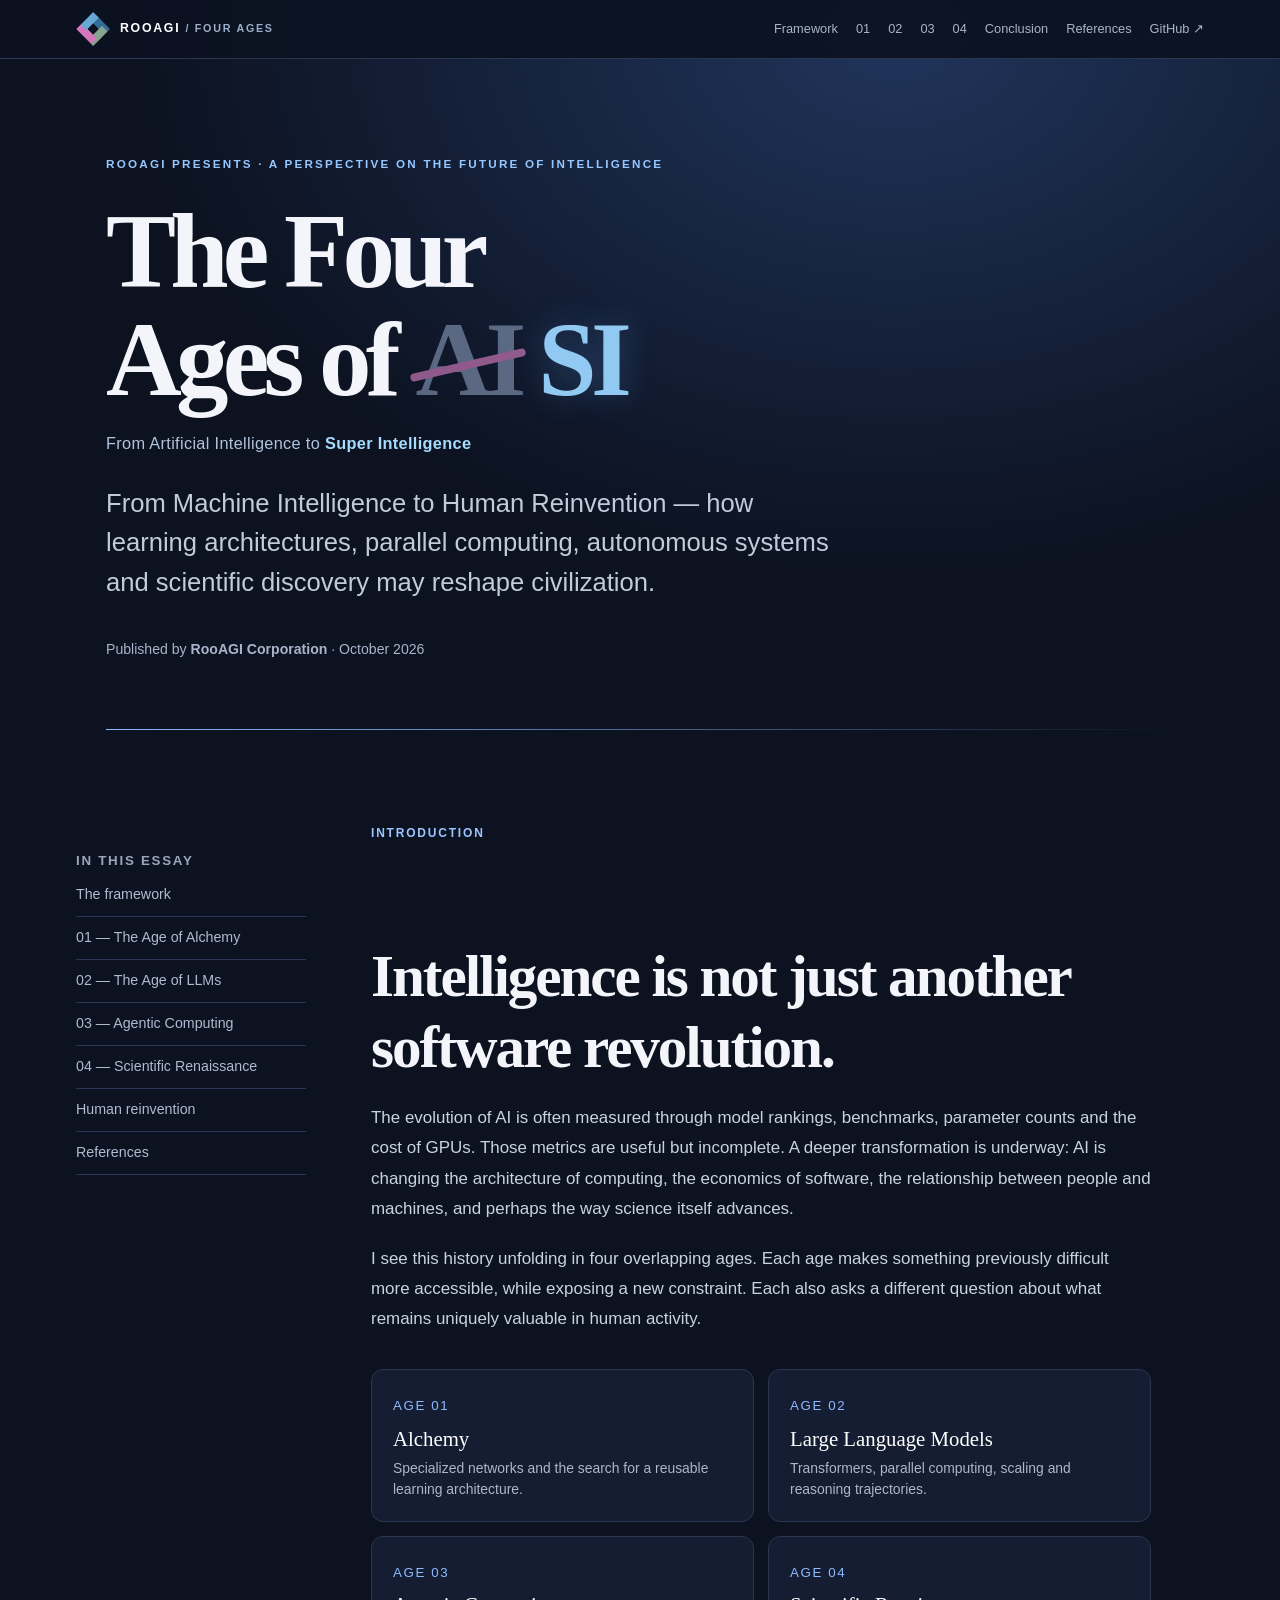
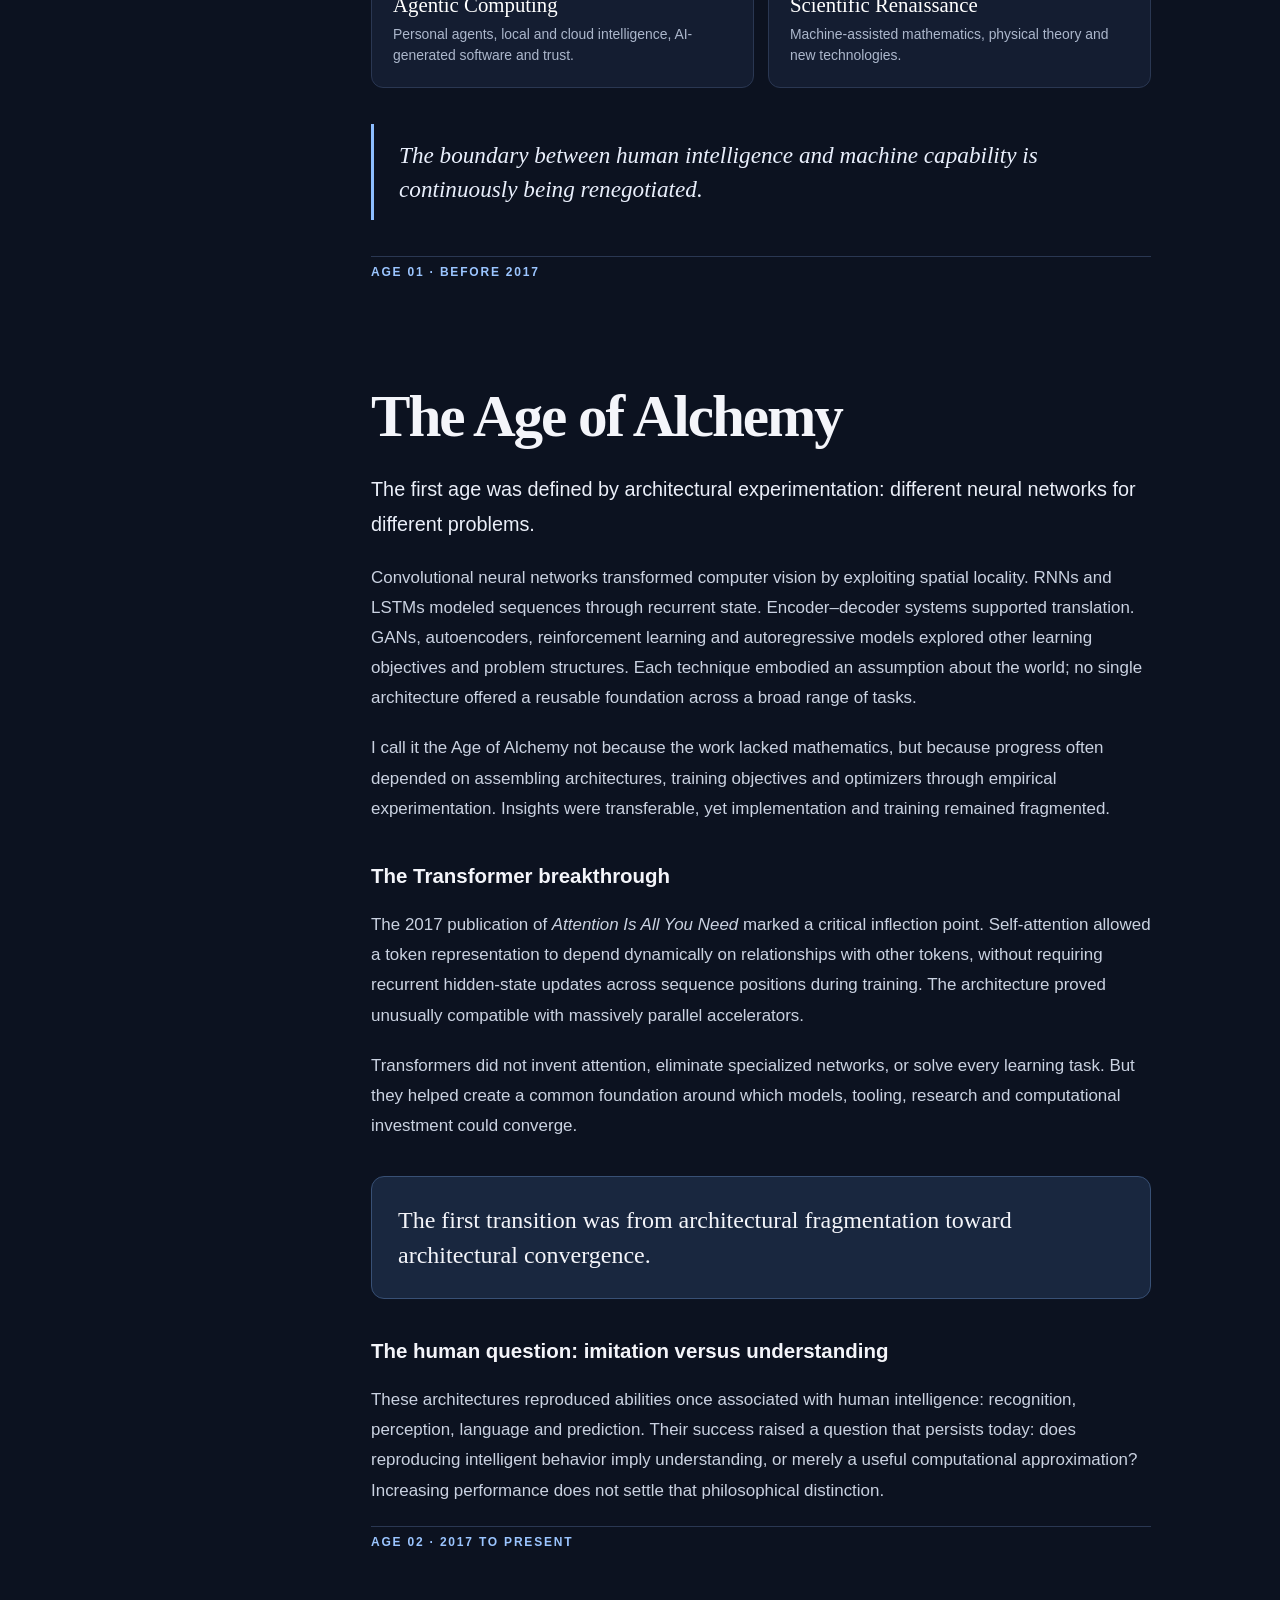
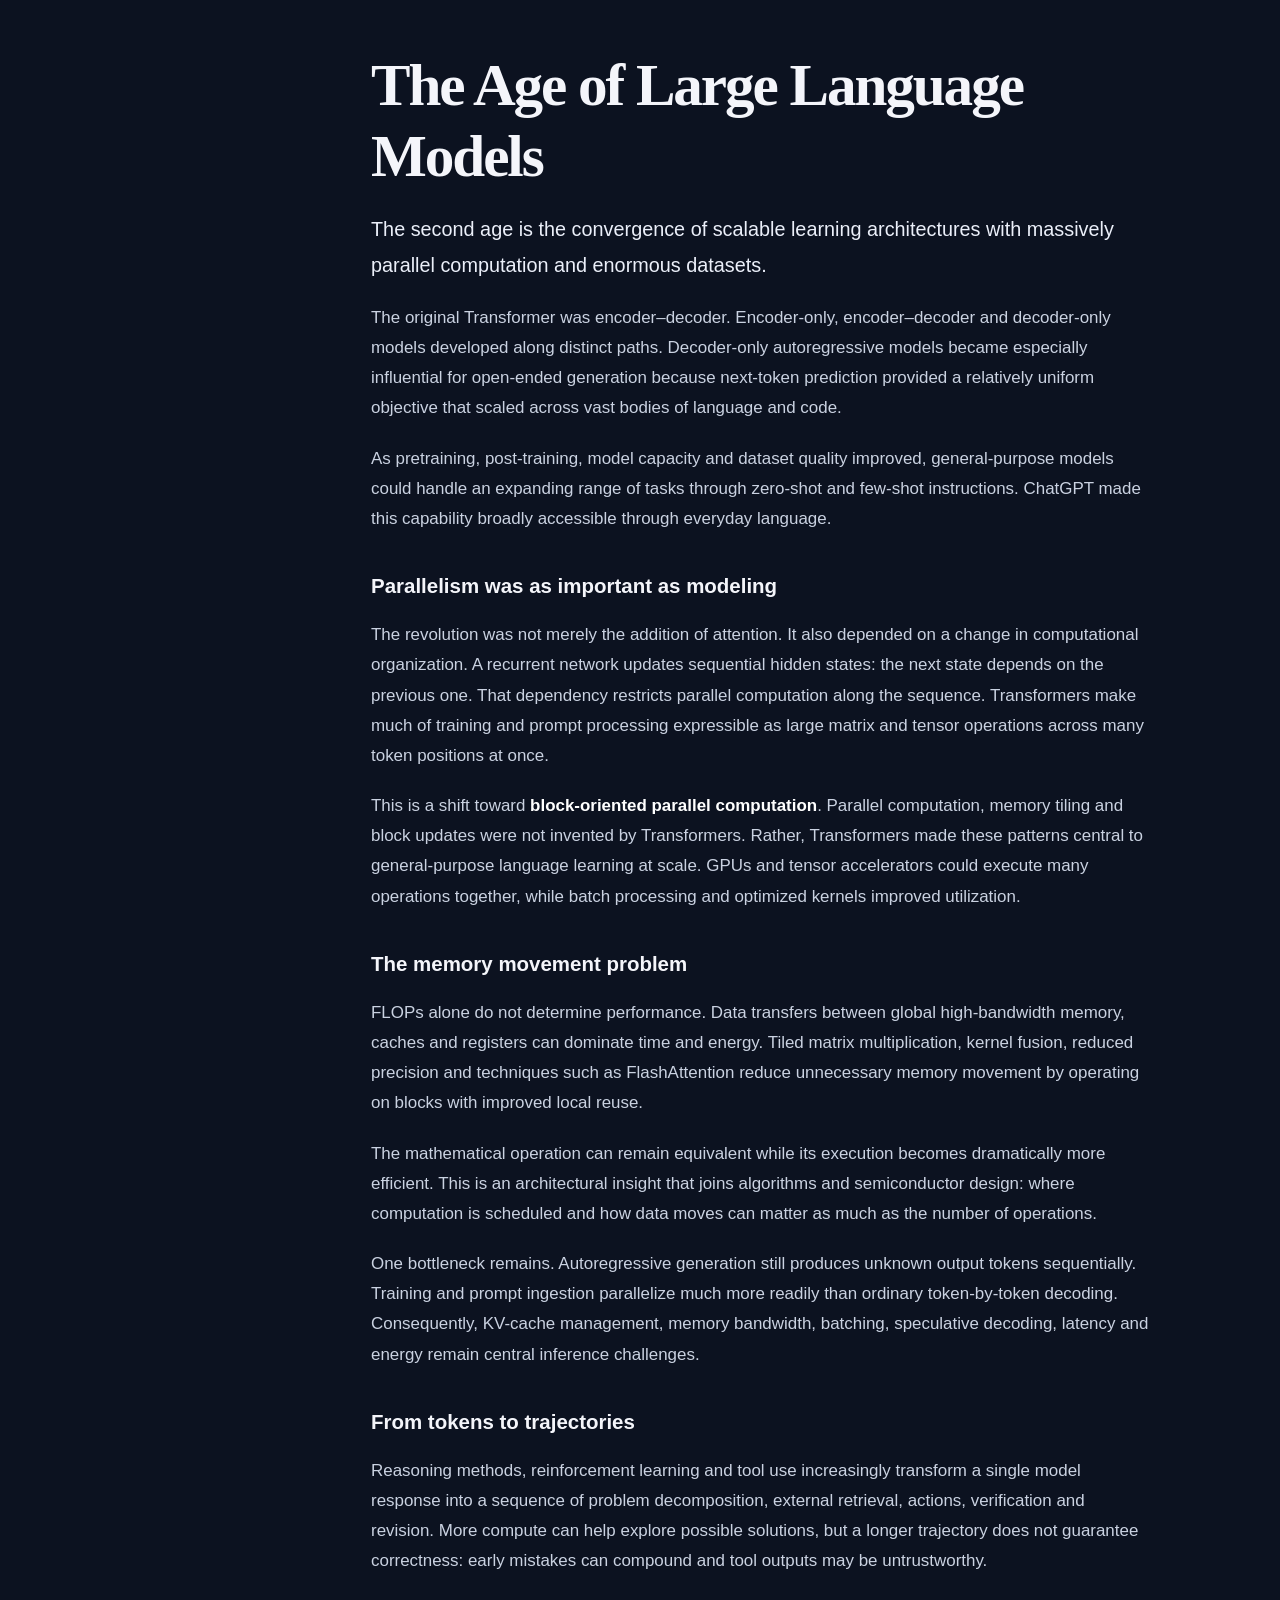
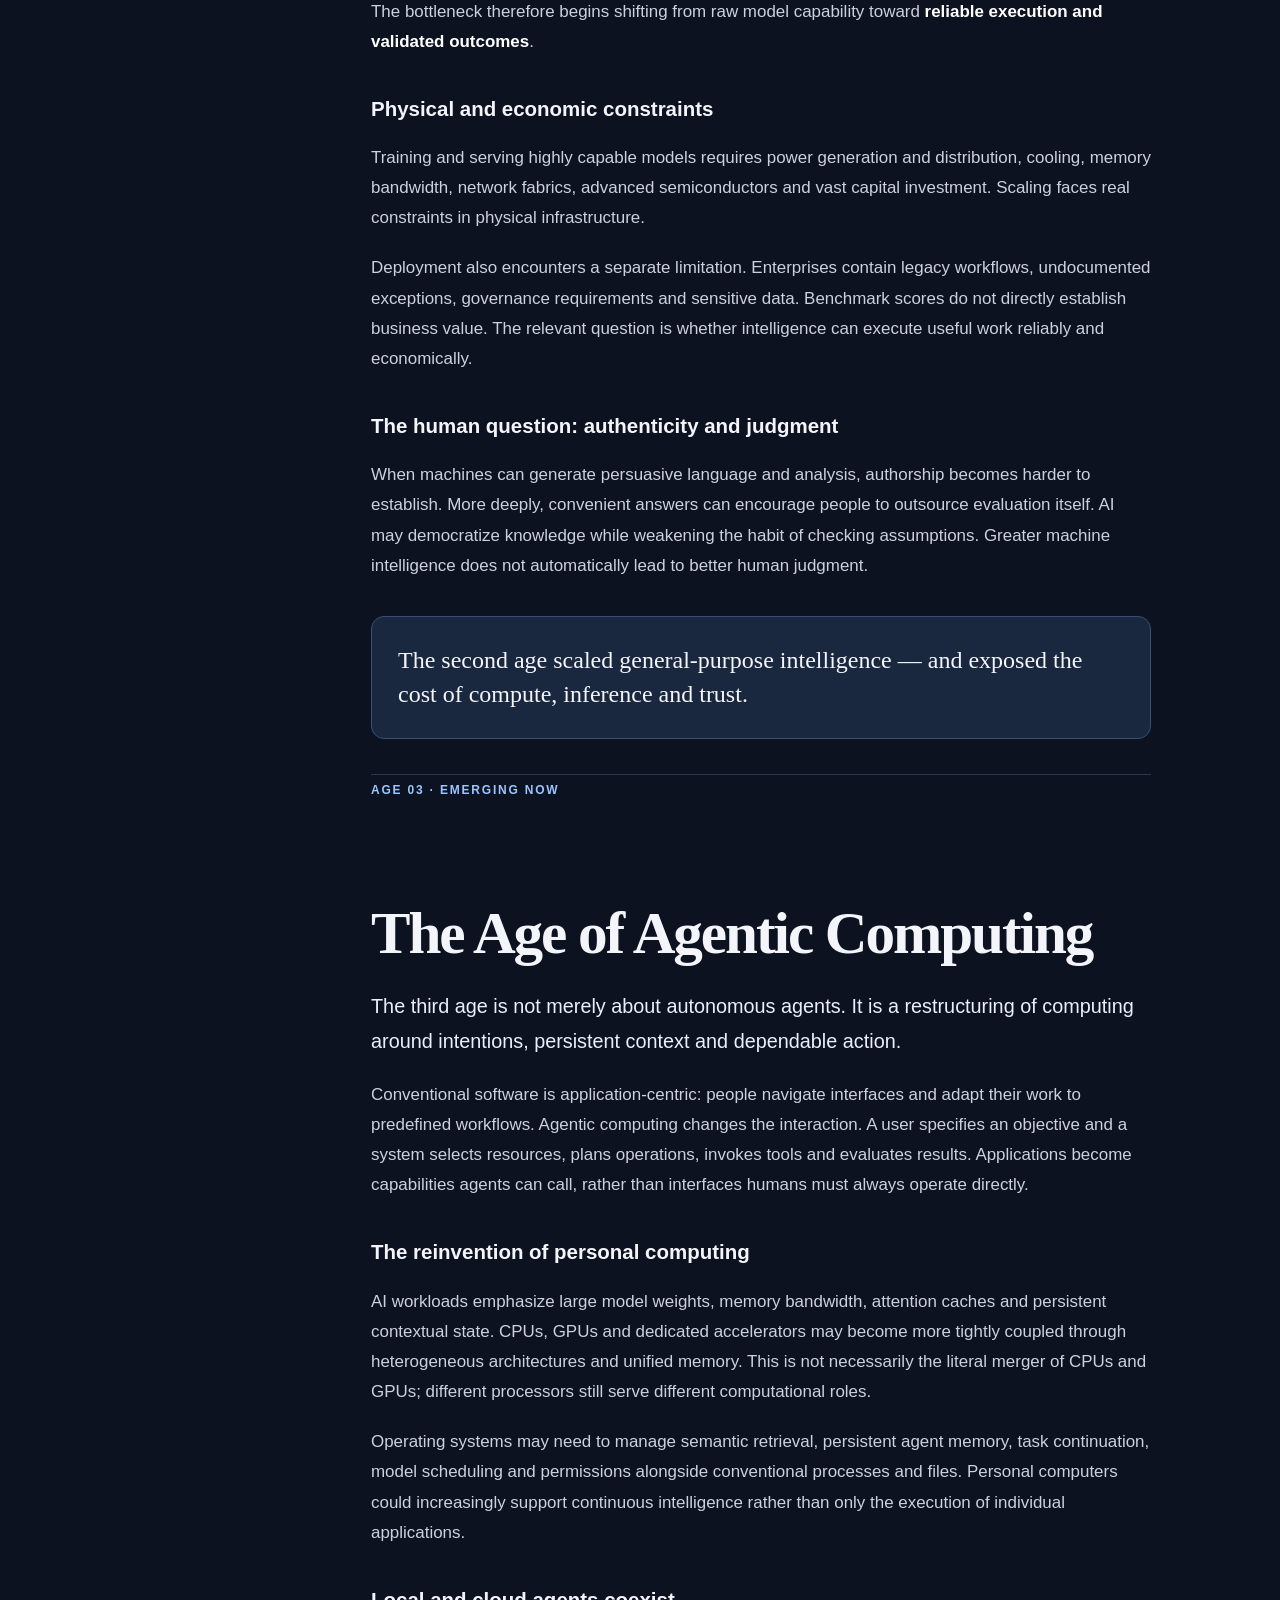
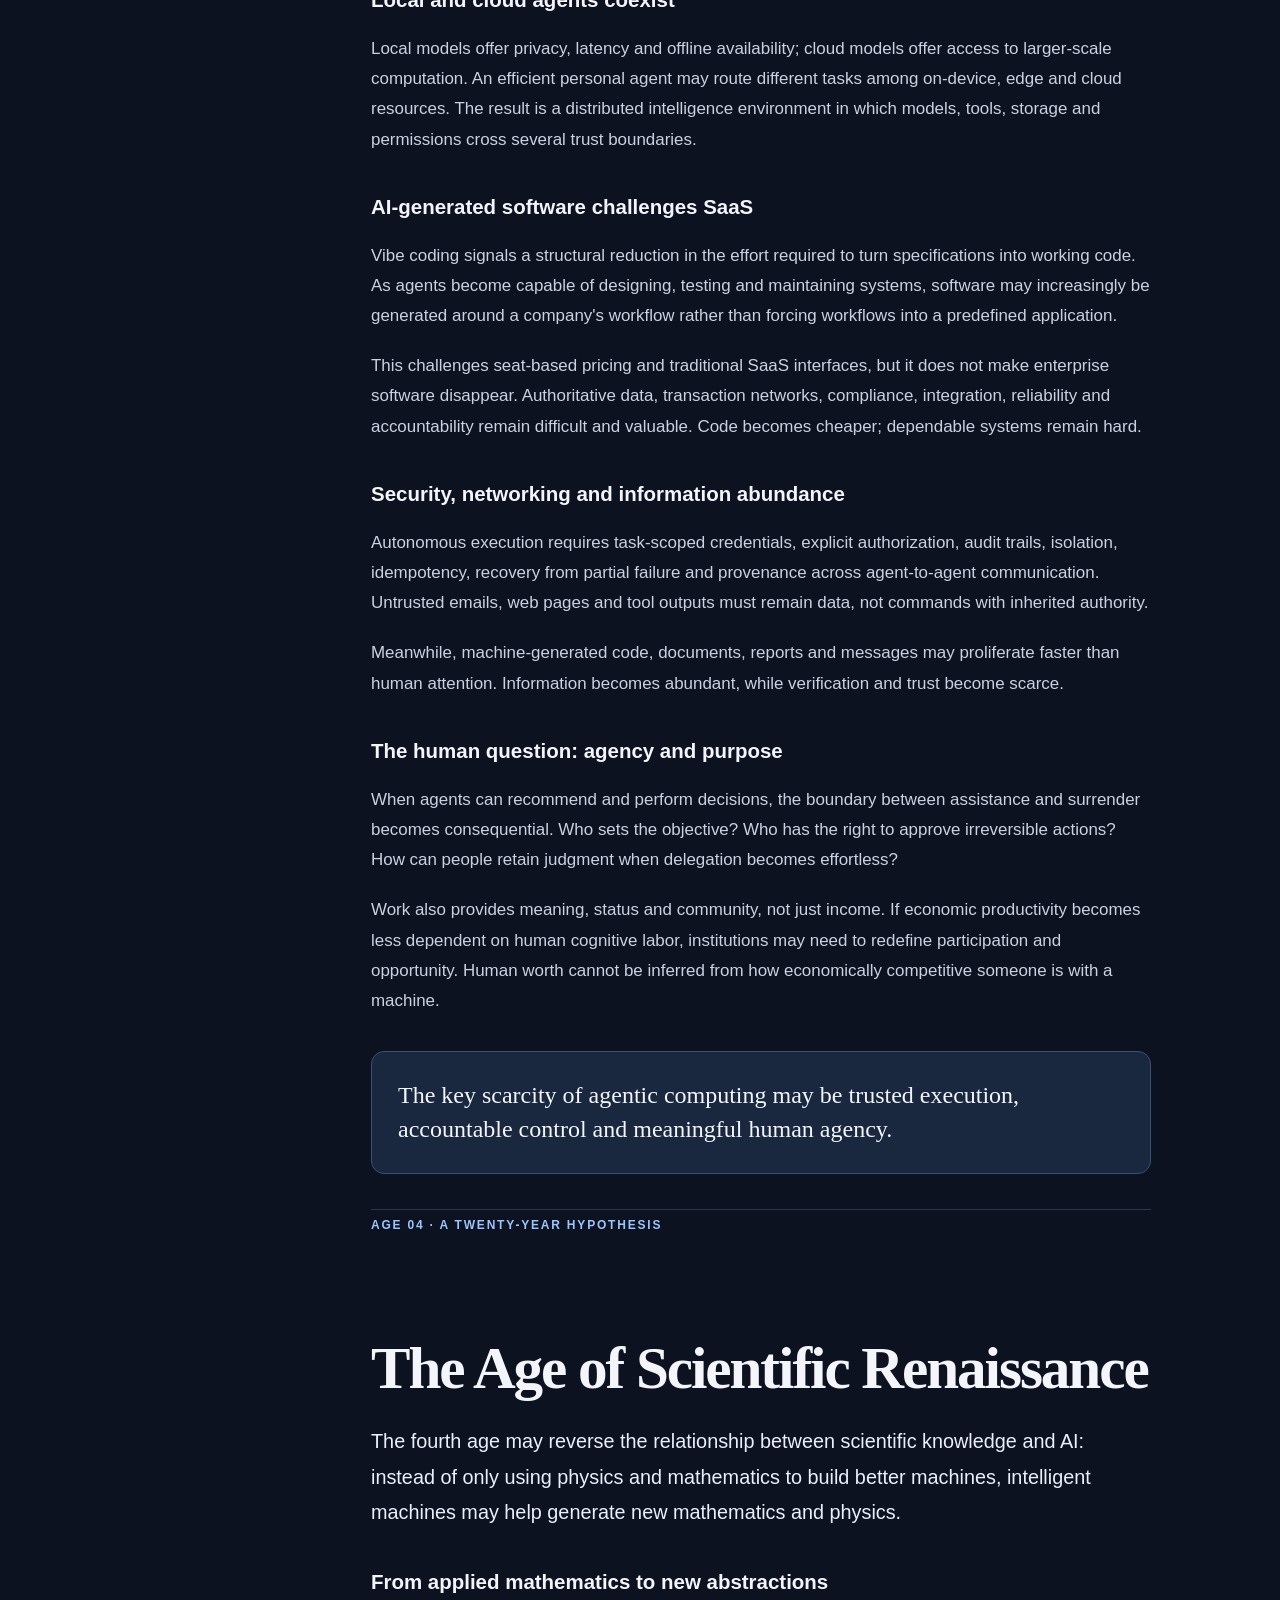
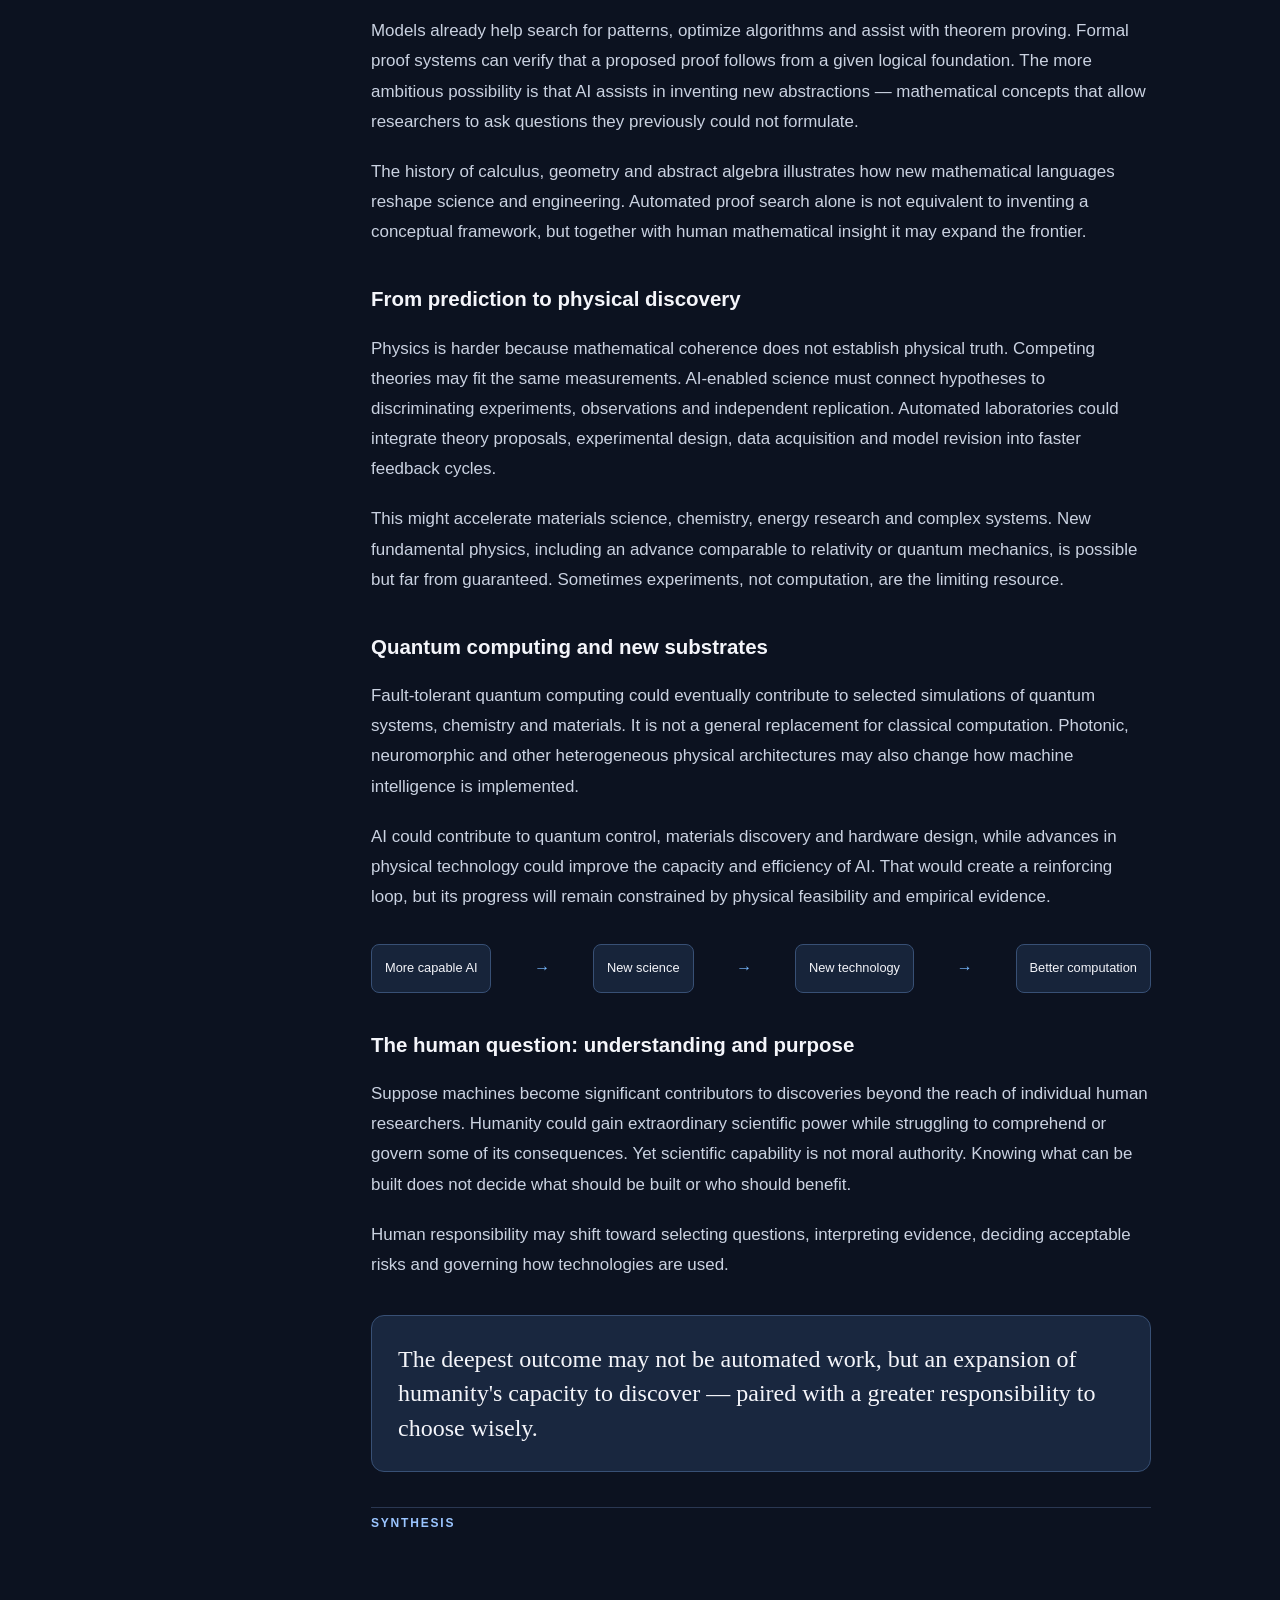
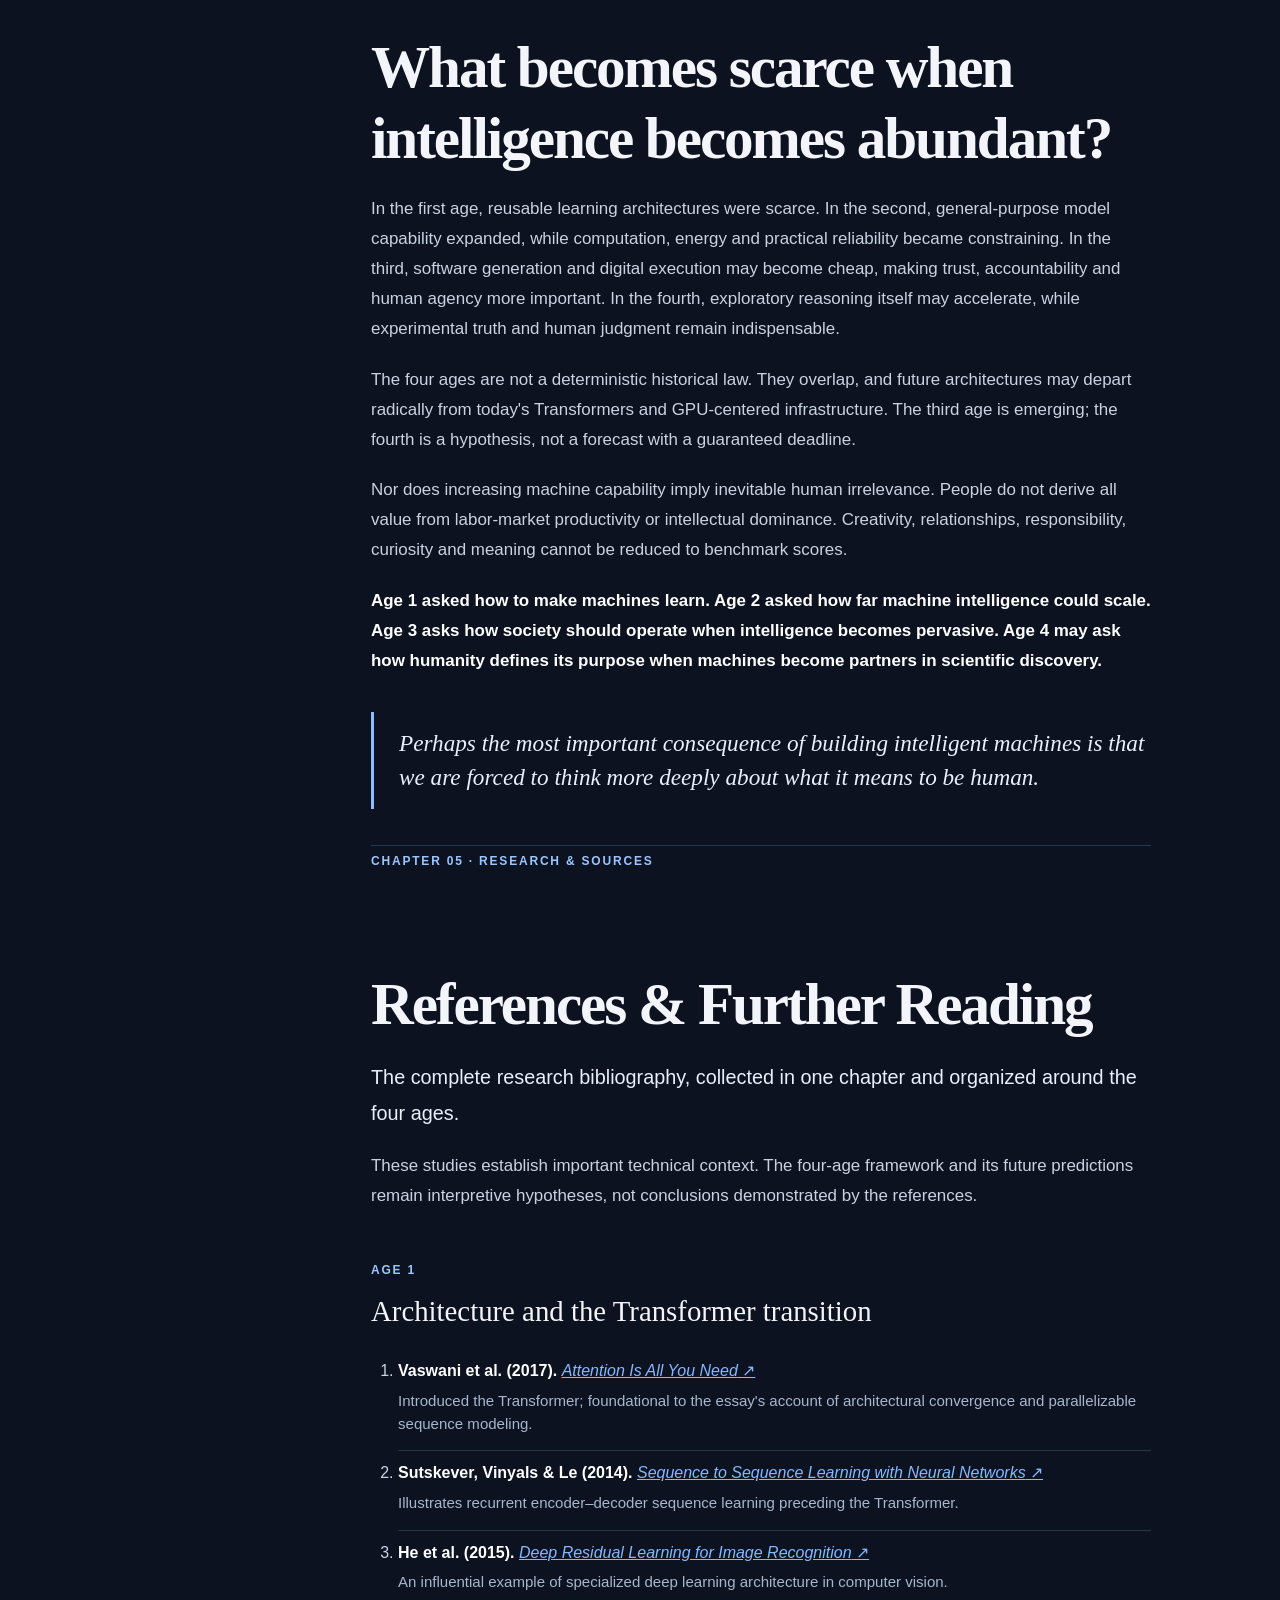
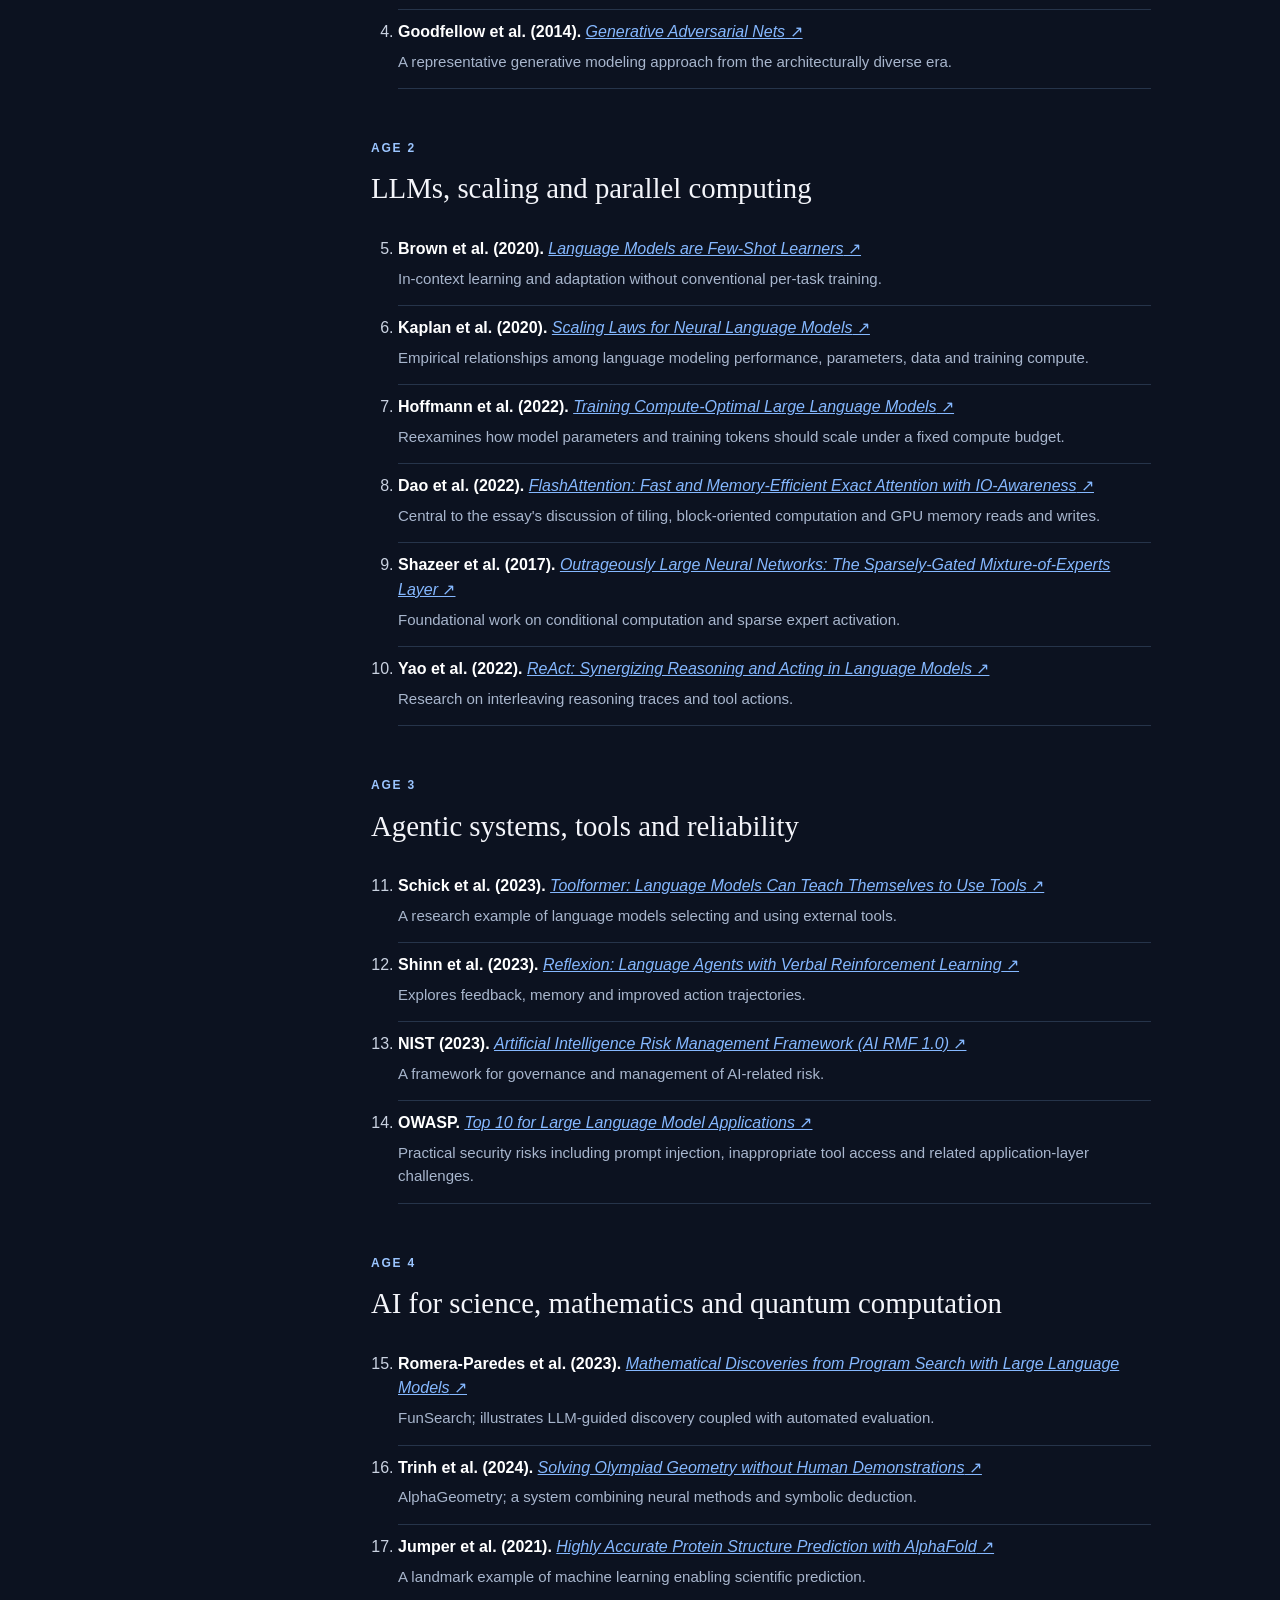
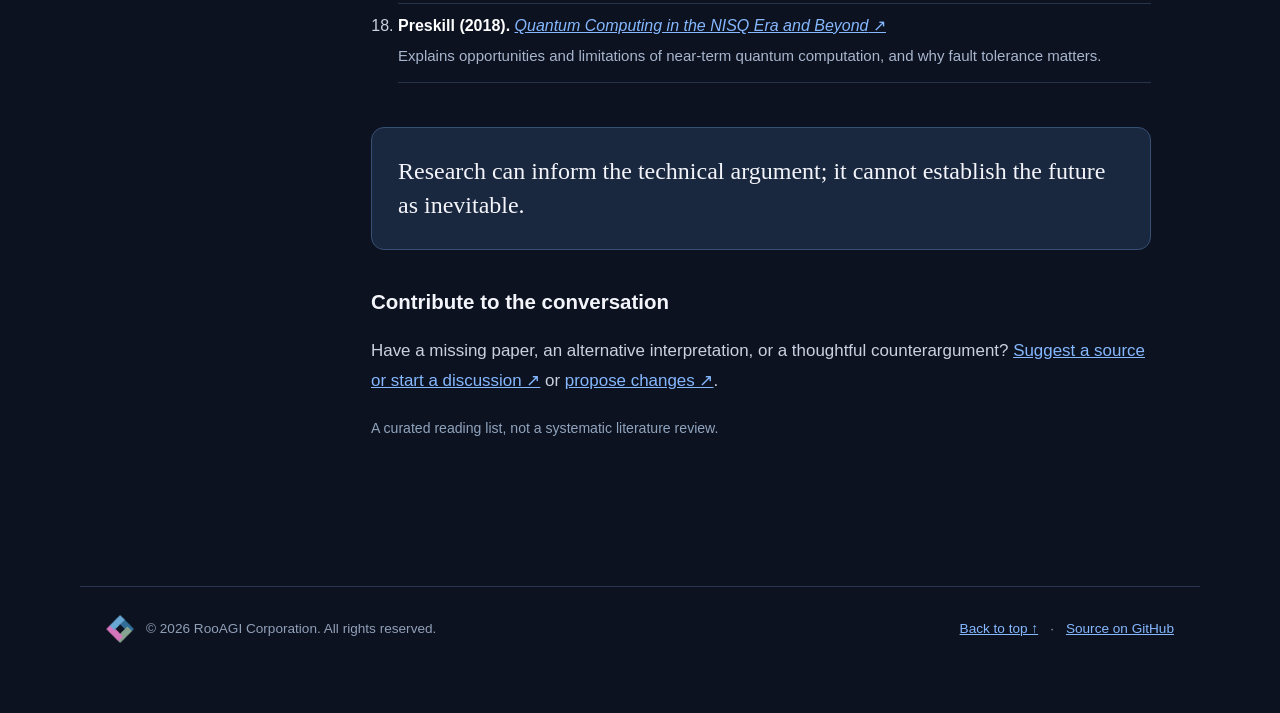
==== commit dd06e70c: "Make references a complete dedicated editorial chapter" ====
--- a/index.html
+++ b/index.html
@@ -22,10 +22,11 @@
 @media(max-width:800px){.layout{display:block}.sidebar{position:static;display:flex;gap:12px;overflow-x:auto;padding:5px 0 30px}.sidebar small{display:none}.sidebar a{white-space:nowrap;border:1px solid var(--line);border-radius:25px;padding:8px 14px}.hero{padding-top:55px;padding-bottom:40px}.hero h1{font-size:clamp(3rem,13vw,5rem)}.bar nav{gap:9px}.bar nav a{font-size:.72rem}.grid{grid-template-columns:1fr}.prose h2{margin-top:60px}.chart{display:block}.chart span{display:block;margin:7px 0}.chart i{display:block;text-align:center}}
 @media(prefers-reduced-motion:reduce){html{scroll-behavior:auto}*{transition:none!important}}
 .brand{display:inline-flex;align-items:center;gap:10px}.brand img{object-fit:contain}.brand small{font-size:.67rem;color:#9bb0cc}.old-ai{position:relative;display:inline-block;color:#8192b1;opacity:.66}.old-ai::after{content:"";position:absolute;top:51%;left:-6%;right:-6%;height:8px;background:#d37cbf;border-radius:20px;transform:rotate(-13deg)}.new-si{display:inline-block;color:#91c9f3;margin-left:.17em;text-shadow:0 0 32px #5b9de755}.si-expansion{color:#b0c4dd;margin-top:-8px;font-size:1.02rem;letter-spacing:.02em}.si-expansion strong{color:#a7dcff}footer span{display:flex;gap:12px;align-items:center}footer img{object-fit:contain}#references{padding-bottom:25px}@media(max-width:650px){.brand small{display:none}.old-ai::after{height:5px}}
+.reference-group{margin:44px 0}.reference-group h3{font:normal 1.8rem/1.3 Georgia,serif;margin:9px 0 19px}.reference-group ol{padding-left:27px}.reference-group li{padding:10px 0 15px;color:#cad2e1;font-size:1rem;border-bottom:1px solid #26344a;line-height:1.55}.reference-group li strong{color:#fff}.ref-description{display:block;color:#a8b6cd;margin-top:5px;font-size:.94rem}.reference-note{font-size:.88rem!important;color:#91a4bd!important}#references{scroll-margin-top:90px}
 </style></head><body>
 <div class="top"><div class="bar"><a class="brand" href="#top"><img src="docs/assets/rooagi-logo.png" width="34" height="34" alt="RooAGI"> <span>ROOAGI <small> / FOUR AGES</small></span></a><nav aria-label="Primary"><a href="#framework">Framework</a><a href="#stage1">01</a><a href="#stage2">02</a><a href="#stage3">03</a><a href="#stage4">04</a><a href="#conclusion">Conclusion</a><a href="#references">References</a><a href="https://github.com/RooAGI/The-Four-Ages-of-AI-From-Machine-Intelligence-to-Human-Reinvention">GitHub ↗</a></nav></div><div class="progress" id="progress"></div></div>
 <header id="top" class="hero"><div class="eyebrow">ROOAGI PRESENTS · A PERSPECTIVE ON THE FUTURE OF INTELLIGENCE</div><h1>The Four<br>Ages of <span class="old-ai">AI</span><span class="new-si">SI</span></h1><p class="si-expansion">From Artificial Intelligence to <strong>Super Intelligence</strong></p><p class="subtitle">From Machine Intelligence to Human Reinvention — how learning architectures, parallel computing, autonomous systems and scientific discovery may reshape civilization.</p><div class="byline">Published by <strong>RooAGI Corporation</strong> · October 2026</div><div class="hero-line"></div></header>
-<div class="layout"><aside class="sidebar" aria-label="Table of contents"><small>In this essay</small><a href="#framework">The framework</a><a href="#stage1">01 — The Age of Alchemy</a><a href="#stage2">02 — The Age of LLMs</a><a href="#stage3">03 — Agentic Computing</a><a href="#stage4">04 — Scientific Renaissance</a><a href="#conclusion">Human reinvention</a></aside>
+<div class="layout"><aside class="sidebar" aria-label="Table of contents"><small>In this essay</small><a href="#framework">The framework</a><a href="#stage1">01 — The Age of Alchemy</a><a href="#stage2">02 — The Age of LLMs</a><a href="#stage3">03 — Agentic Computing</a><a href="#stage4">04 — Scientific Renaissance</a><a href="#conclusion">Human reinvention</a><a href="#references">References</a></aside>
 <main class="prose">
 <section id="framework"><span class="stage-num">Introduction</span><h2>Intelligence is not just another software revolution.</h2><p>The evolution of AI is often measured through model rankings, benchmarks, parameter counts and the cost of GPUs. Those metrics are useful but incomplete. A deeper transformation is underway: AI is changing the architecture of computing, the economics of software, the relationship between people and machines, and perhaps the way science itself advances.</p><p>I see this history unfolding in four overlapping ages. Each age makes something previously difficult more accessible, while exposing a new constraint. Each also asks a different question about what remains uniquely valuable in human activity.</p>
 <div class="grid"><a class="tile" href="#stage1"><small>AGE 01</small><b>Alchemy</b><span>Specialized networks and the search for a reusable learning architecture.</span></a><a class="tile" href="#stage2"><small>AGE 02</small><b>Large Language Models</b><span>Transformers, parallel computing, scaling and reasoning trajectories.</span></a><a class="tile" href="#stage3"><small>AGE 03</small><b>Agentic Computing</b><span>Personal agents, local and cloud intelligence, AI-generated software and trust.</span></a><a class="tile" href="#stage4"><small>AGE 04</small><b>Scientific Renaissance</b><span>Machine-assisted mathematics, physical theory and new technologies.</span></a></div>
@@ -35,8 +36,8 @@
 <section id="stage3" class="chapter"><span class="stage-num">Age 03 · Emerging now</span><h2>The Age of Agentic Computing</h2><p class="lead">The third age is not merely about autonomous agents. It is a restructuring of computing around intentions, persistent context and dependable action.</p><p>Conventional software is application-centric: people navigate interfaces and adapt their work to predefined workflows. Agentic computing changes the interaction. A user specifies an objective and a system selects resources, plans operations, invokes tools and evaluates results. Applications become capabilities agents can call, rather than interfaces humans must always operate directly.</p><h3>The reinvention of personal computing</h3><p>AI workloads emphasize large model weights, memory bandwidth, attention caches and persistent contextual state. CPUs, GPUs and dedicated accelerators may become more tightly coupled through heterogeneous architectures and unified memory. This is not necessarily the literal merger of CPUs and GPUs; different processors still serve different computational roles.</p><p>Operating systems may need to manage semantic retrieval, persistent agent memory, task continuation, model scheduling and permissions alongside conventional processes and files. Personal computers could increasingly support continuous intelligence rather than only the execution of individual applications.</p><h3>Local and cloud agents coexist</h3><p>Local models offer privacy, latency and offline availability; cloud models offer access to larger-scale computation. An efficient personal agent may route different tasks among on-device, edge and cloud resources. The result is a distributed intelligence environment in which models, tools, storage and permissions cross several trust boundaries.</p><h3>AI-generated software challenges SaaS</h3><p>Vibe coding signals a structural reduction in the effort required to turn specifications into working code. As agents become capable of designing, testing and maintaining systems, software may increasingly be generated around a company's workflow rather than forcing workflows into a predefined application.</p><p>This challenges seat-based pricing and traditional SaaS interfaces, but it does not make enterprise software disappear. Authoritative data, transaction networks, compliance, integration, reliability and accountability remain difficult and valuable. Code becomes cheaper; dependable systems remain hard.</p><h3>Security, networking and information abundance</h3><p>Autonomous execution requires task-scoped credentials, explicit authorization, audit trails, isolation, idempotency, recovery from partial failure and provenance across agent-to-agent communication. Untrusted emails, web pages and tool outputs must remain data, not commands with inherited authority.</p><p>Meanwhile, machine-generated code, documents, reports and messages may proliferate faster than human attention. Information becomes abundant, while verification and trust become scarce.</p><h3>The human question: agency and purpose</h3><p>When agents can recommend and perform decisions, the boundary between assistance and surrender becomes consequential. Who sets the objective? Who has the right to approve irreversible actions? How can people retain judgment when delegation becomes effortless?</p><p>Work also provides meaning, status and community, not just income. If economic productivity becomes less dependent on human cognitive labor, institutions may need to redefine participation and opportunity. Human worth cannot be inferred from how economically competitive someone is with a machine.</p><div class="pull">The key scarcity of agentic computing may be trusted execution, accountable control and meaningful human agency.</div></section>
 <section id="stage4" class="chapter"><span class="stage-num">Age 04 · A twenty-year hypothesis</span><h2>The Age of Scientific Renaissance</h2><p class="lead">The fourth age may reverse the relationship between scientific knowledge and AI: instead of only using physics and mathematics to build better machines, intelligent machines may help generate new mathematics and physics.</p><h3>From applied mathematics to new abstractions</h3><p>Models already help search for patterns, optimize algorithms and assist with theorem proving. Formal proof systems can verify that a proposed proof follows from a given logical foundation. The more ambitious possibility is that AI assists in inventing new abstractions — mathematical concepts that allow researchers to ask questions they previously could not formulate.</p><p>The history of calculus, geometry and abstract algebra illustrates how new mathematical languages reshape science and engineering. Automated proof search alone is not equivalent to inventing a conceptual framework, but together with human mathematical insight it may expand the frontier.</p><h3>From prediction to physical discovery</h3><p>Physics is harder because mathematical coherence does not establish physical truth. Competing theories may fit the same measurements. AI-enabled science must connect hypotheses to discriminating experiments, observations and independent replication. Automated laboratories could integrate theory proposals, experimental design, data acquisition and model revision into faster feedback cycles.</p><p>This might accelerate materials science, chemistry, energy research and complex systems. New fundamental physics, including an advance comparable to relativity or quantum mechanics, is possible but far from guaranteed. Sometimes experiments, not computation, are the limiting resource.</p><h3>Quantum computing and new substrates</h3><p>Fault-tolerant quantum computing could eventually contribute to selected simulations of quantum systems, chemistry and materials. It is not a general replacement for classical computation. Photonic, neuromorphic and other heterogeneous physical architectures may also change how machine intelligence is implemented.</p><p>AI could contribute to quantum control, materials discovery and hardware design, while advances in physical technology could improve the capacity and efficiency of AI. That would create a reinforcing loop, but its progress will remain constrained by physical feasibility and empirical evidence.</p><div class="chart" aria-label="Scientific discovery feedback cycle"><span>More capable AI</span><i>→</i><span>New science</span><i>→</i><span>New technology</span><i>→</i><span>Better computation</span></div><h3>The human question: understanding and purpose</h3><p>Suppose machines become significant contributors to discoveries beyond the reach of individual human researchers. Humanity could gain extraordinary scientific power while struggling to comprehend or govern some of its consequences. Yet scientific capability is not moral authority. Knowing what can be built does not decide what should be built or who should benefit.</p><p>Human responsibility may shift toward selecting questions, interpreting evidence, deciding acceptable risks and governing how technologies are used.</p><div class="pull">The deepest outcome may not be automated work, but an expansion of humanity's capacity to discover — paired with a greater responsibility to choose wisely.</div></section>
 <section id="conclusion" class="chapter"><span class="stage-num">Synthesis</span><h2>What becomes scarce when intelligence becomes abundant?</h2><p>In the first age, reusable learning architectures were scarce. In the second, general-purpose model capability expanded, while computation, energy and practical reliability became constraining. In the third, software generation and digital execution may become cheap, making trust, accountability and human agency more important. In the fourth, exploratory reasoning itself may accelerate, while experimental truth and human judgment remain indispensable.</p><p>The four ages are not a deterministic historical law. They overlap, and future architectures may depart radically from today's Transformers and GPU-centered infrastructure. The third age is emerging; the fourth is a hypothesis, not a forecast with a guaranteed deadline.</p><p>Nor does increasing machine capability imply inevitable human irrelevance. People do not derive all value from labor-market productivity or intellectual dominance. Creativity, relationships, responsibility, curiosity and meaning cannot be reduced to benchmark scores.</p><p><strong>Age 1 asked how to make machines learn. Age 2 asked how far machine intelligence could scale. Age 3 asks how society should operate when intelligence becomes pervasive. Age 4 may ask how humanity defines its purpose when machines become partners in scientific discovery.</strong></p><blockquote>Perhaps the most important consequence of building intelligent machines is that we are forced to think more deeply about what it means to be human.</blockquote>
-<hr><p><small>Research background: <a href="https://arxiv.org/abs/1706.03762">Attention Is All You Need</a> · <a href="https://arxiv.org/abs/2205.14135">FlashAttention</a> · <a href="https://arxiv.org/abs/2001.08361">Scaling Laws for Neural Language Models</a>. These sources inform technical context; the four-age framework is an interpretive thesis.</small></p></section>
-<section id="references" class="chapter"><span class="stage-num">Research &amp; sources</span><h2>References &amp; Further Reading</h2><p>The research underlying this essay is collected in a single bibliography organized around all four ages. The four-age framework is an interpretive thesis; the cited studies are not presented as proof of speculative predictions.</p><p><a href="https://github.com/RooAGI/The-Four-Ages-of-AI-From-Machine-Intelligence-to-Human-Reinvention/blob/main/docs/references.md">Explore the complete 18-source bibliography ↗</a></p><p><a href="https://github.com/RooAGI/The-Four-Ages-of-AI-From-Machine-Intelligence-to-Human-Reinvention/issues">Share ideas and join the discussion ↗</a></p></section>
+</section>
+<section id="references" class="chapter references-chapter"><span class="stage-num">Chapter 05 · Research &amp; sources</span><h2>References &amp; Further Reading</h2><p class="lead">The complete research bibliography, collected in one chapter and organized around the four ages.</p><p>These studies establish important technical context. The four-age framework and its future predictions remain interpretive hypotheses, not conclusions demonstrated by the references.</p><div class="reference-group"><span class="stage-num">Age 1</span><h3>Architecture and the Transformer transition</h3><ol start="1"><li><strong>Vaswani et al. (2017).</strong> <a href="https://arxiv.org/abs/1706.03762" target="_blank" rel="noopener noreferrer"><em>Attention Is All You Need</em> ↗</a><span class="ref-description">Introduced the Transformer; foundational to the essay's account of architectural convergence and parallelizable sequence modeling.</span></li><li><strong>Sutskever, Vinyals &amp; Le (2014).</strong> <a href="https://arxiv.org/abs/1409.3215" target="_blank" rel="noopener noreferrer"><em>Sequence to Sequence Learning with Neural Networks</em> ↗</a><span class="ref-description">Illustrates recurrent encoder–decoder sequence learning preceding the Transformer.</span></li><li><strong>He et al. (2015).</strong> <a href="https://arxiv.org/abs/1512.03385" target="_blank" rel="noopener noreferrer"><em>Deep Residual Learning for Image Recognition</em> ↗</a><span class="ref-description">An influential example of specialized deep learning architecture in computer vision.</span></li><li><strong>Goodfellow et al. (2014).</strong> <a href="https://arxiv.org/abs/1406.2661" target="_blank" rel="noopener noreferrer"><em>Generative Adversarial Nets</em> ↗</a><span class="ref-description">A representative generative modeling approach from the architecturally diverse era.</span></li></ol></div><div class="reference-group"><span class="stage-num">Age 2</span><h3>LLMs, scaling and parallel computing</h3><ol start="5"><li><strong>Brown et al. (2020).</strong> <a href="https://arxiv.org/abs/2005.14165" target="_blank" rel="noopener noreferrer"><em>Language Models are Few-Shot Learners</em> ↗</a><span class="ref-description">In-context learning and adaptation without conventional per-task training.</span></li><li><strong>Kaplan et al. (2020).</strong> <a href="https://arxiv.org/abs/2001.08361" target="_blank" rel="noopener noreferrer"><em>Scaling Laws for Neural Language Models</em> ↗</a><span class="ref-description">Empirical relationships among language modeling performance, parameters, data and training compute.</span></li><li><strong>Hoffmann et al. (2022).</strong> <a href="https://arxiv.org/abs/2203.15556" target="_blank" rel="noopener noreferrer"><em>Training Compute-Optimal Large Language Models</em> ↗</a><span class="ref-description">Reexamines how model parameters and training tokens should scale under a fixed compute budget.</span></li><li><strong>Dao et al. (2022).</strong> <a href="https://arxiv.org/abs/2205.14135" target="_blank" rel="noopener noreferrer"><em>FlashAttention: Fast and Memory-Efficient Exact Attention with IO-Awareness</em> ↗</a><span class="ref-description">Central to the essay's discussion of tiling, block-oriented computation and GPU memory reads and writes.</span></li><li><strong>Shazeer et al. (2017).</strong> <a href="https://arxiv.org/abs/1701.06538" target="_blank" rel="noopener noreferrer"><em>Outrageously Large Neural Networks: The Sparsely-Gated Mixture-of-Experts Layer</em> ↗</a><span class="ref-description">Foundational work on conditional computation and sparse expert activation.</span></li><li><strong>Yao et al. (2022).</strong> <a href="https://arxiv.org/abs/2210.03629" target="_blank" rel="noopener noreferrer"><em>ReAct: Synergizing Reasoning and Acting in Language Models</em> ↗</a><span class="ref-description">Research on interleaving reasoning traces and tool actions.</span></li></ol></div><div class="reference-group"><span class="stage-num">Age 3</span><h3>Agentic systems, tools and reliability</h3><ol start="11"><li><strong>Schick et al. (2023).</strong> <a href="https://arxiv.org/abs/2302.04761" target="_blank" rel="noopener noreferrer"><em>Toolformer: Language Models Can Teach Themselves to Use Tools</em> ↗</a><span class="ref-description">A research example of language models selecting and using external tools.</span></li><li><strong>Shinn et al. (2023).</strong> <a href="https://arxiv.org/abs/2303.11366" target="_blank" rel="noopener noreferrer"><em>Reflexion: Language Agents with Verbal Reinforcement Learning</em> ↗</a><span class="ref-description">Explores feedback, memory and improved action trajectories.</span></li><li><strong>NIST (2023).</strong> <a href="https://doi.org/10.6028/NIST.AI.100-1" target="_blank" rel="noopener noreferrer"><em>Artificial Intelligence Risk Management Framework (AI RMF 1.0)</em> ↗</a><span class="ref-description">A framework for governance and management of AI-related risk.</span></li><li><strong>OWASP.</strong> <a href="https://genai.owasp.org/llm-top-10/" target="_blank" rel="noopener noreferrer"><em>Top 10 for Large Language Model Applications</em> ↗</a><span class="ref-description">Practical security risks including prompt injection, inappropriate tool access and related application-layer challenges.</span></li></ol></div><div class="reference-group"><span class="stage-num">Age 4</span><h3>AI for science, mathematics and quantum computation</h3><ol start="15"><li><strong>Romera-Paredes et al. (2023).</strong> <a href="https://doi.org/10.1038/s41586-023-06924-6" target="_blank" rel="noopener noreferrer"><em>Mathematical Discoveries from Program Search with Large Language Models</em> ↗</a><span class="ref-description">FunSearch; illustrates LLM-guided discovery coupled with automated evaluation.</span></li><li><strong>Trinh et al. (2024).</strong> <a href="https://doi.org/10.1038/s41586-023-06747-5" target="_blank" rel="noopener noreferrer"><em>Solving Olympiad Geometry without Human Demonstrations</em> ↗</a><span class="ref-description">AlphaGeometry; a system combining neural methods and symbolic deduction.</span></li><li><strong>Jumper et al. (2021).</strong> <a href="https://doi.org/10.1038/s41586-021-03819-2" target="_blank" rel="noopener noreferrer"><em>Highly Accurate Protein Structure Prediction with AlphaFold</em> ↗</a><span class="ref-description">A landmark example of machine learning enabling scientific prediction.</span></li><li><strong>Preskill (2018).</strong> <a href="https://arxiv.org/abs/1801.00862" target="_blank" rel="noopener noreferrer"><em>Quantum Computing in the NISQ Era and Beyond</em> ↗</a><span class="ref-description">Explains opportunities and limitations of near-term quantum computation, and why fault tolerance matters.</span></li></ol></div><div class="pull">Research can inform the technical argument; it cannot establish the future as inevitable.</div><h3>Contribute to the conversation</h3><p>Have a missing paper, an alternative interpretation, or a thoughtful counterargument? <a href="https://github.com/RooAGI/The-Four-Ages-of-AI-From-Machine-Intelligence-to-Human-Reinvention/issues/new">Suggest a source or start a discussion ↗</a> or <a href="https://github.com/RooAGI/The-Four-Ages-of-AI-From-Machine-Intelligence-to-Human-Reinvention/pulls">propose changes ↗</a>.</p><p class="reference-note">A curated reading list, not a systematic literature review.</p></section>
 </main></div><footer><span><img src="docs/assets/rooagi-logo.png" alt="RooAGI" width="28" height="28"> © 2026 RooAGI Corporation. All rights reserved.</span><span><a href="#top">Back to top ↑</a> · <a href="https://github.com/RooAGI/The-Four-Ages-of-AI-From-Machine-Intelligence-to-Human-Reinvention">Source on GitHub</a></span></footer>
 <script>const bar=document.getElementById('progress');const update=()=>{const max=document.documentElement.scrollHeight-innerHeight;bar.style.width=(max>0?Math.min(100,scrollY/max*100):0)+'%'};addEventListener('scroll',update,{passive:true});addEventListener('resize',update);update();</script>
 </body></html>
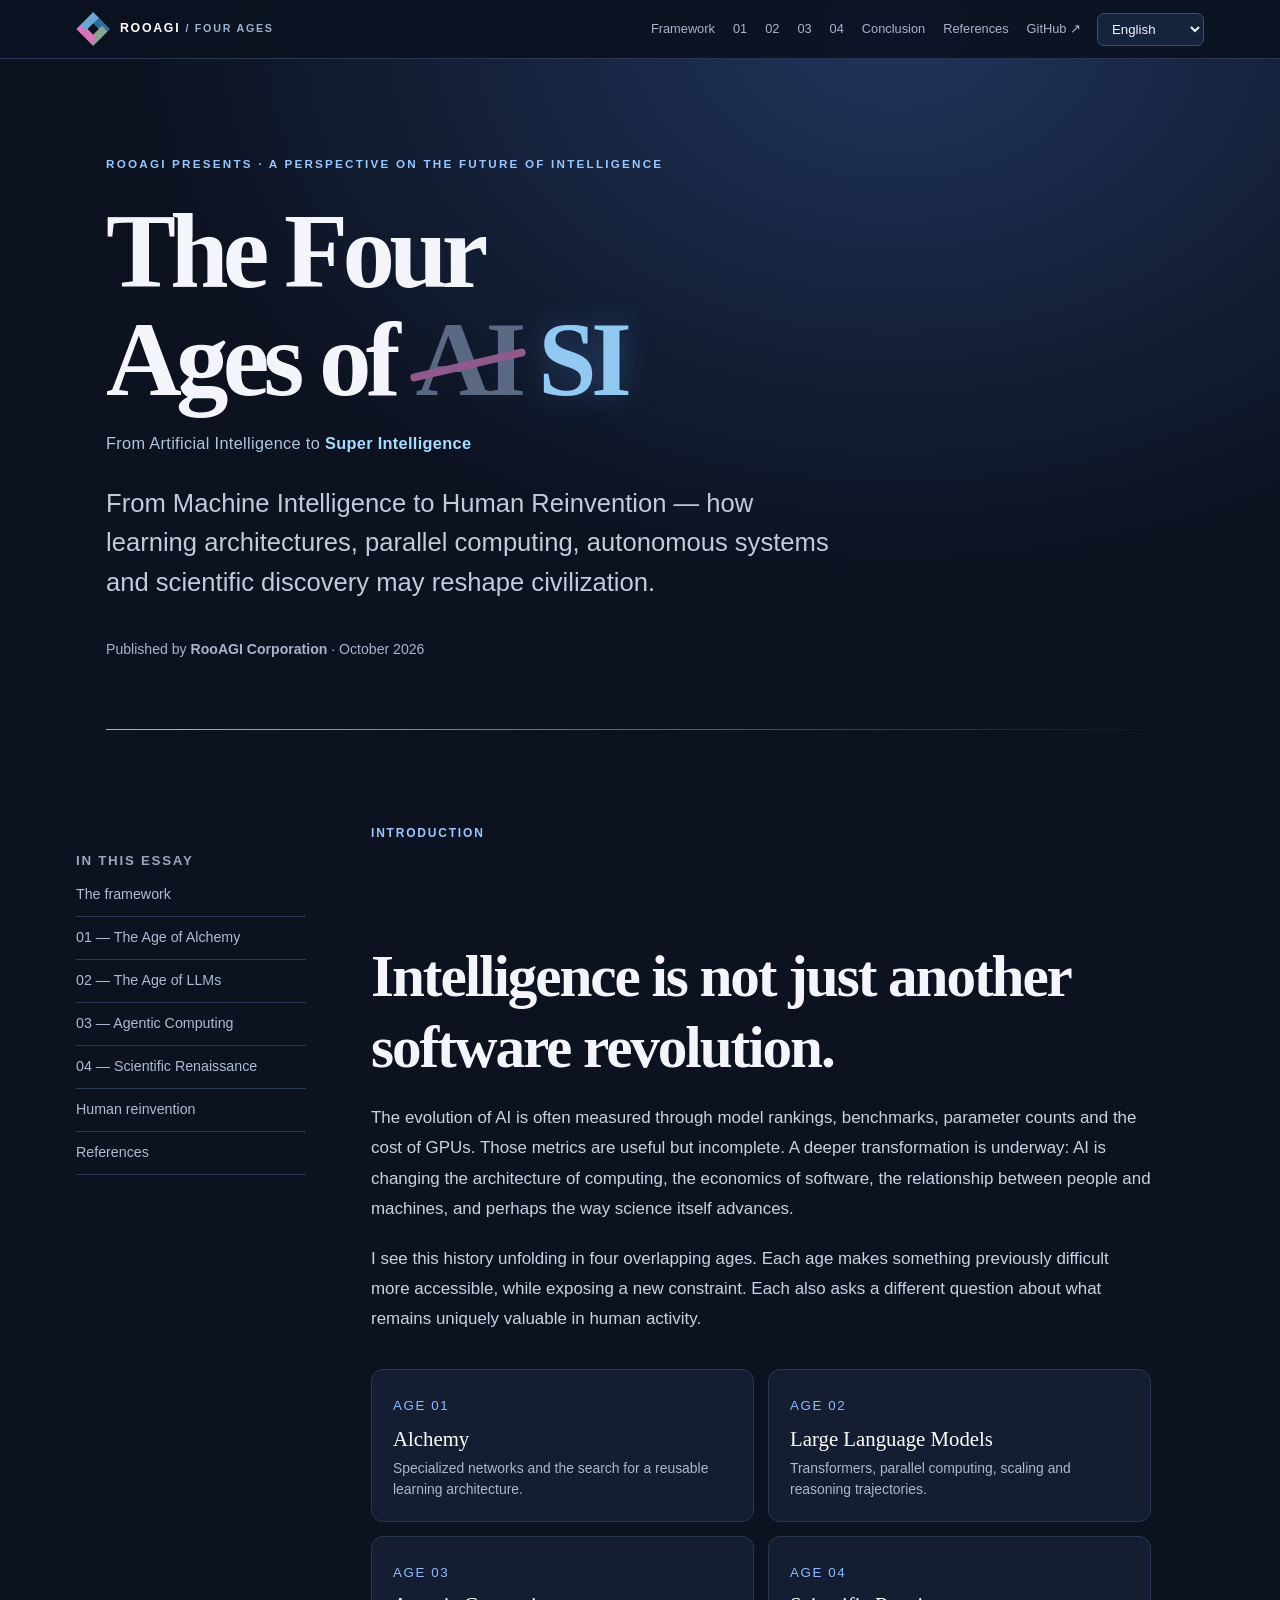
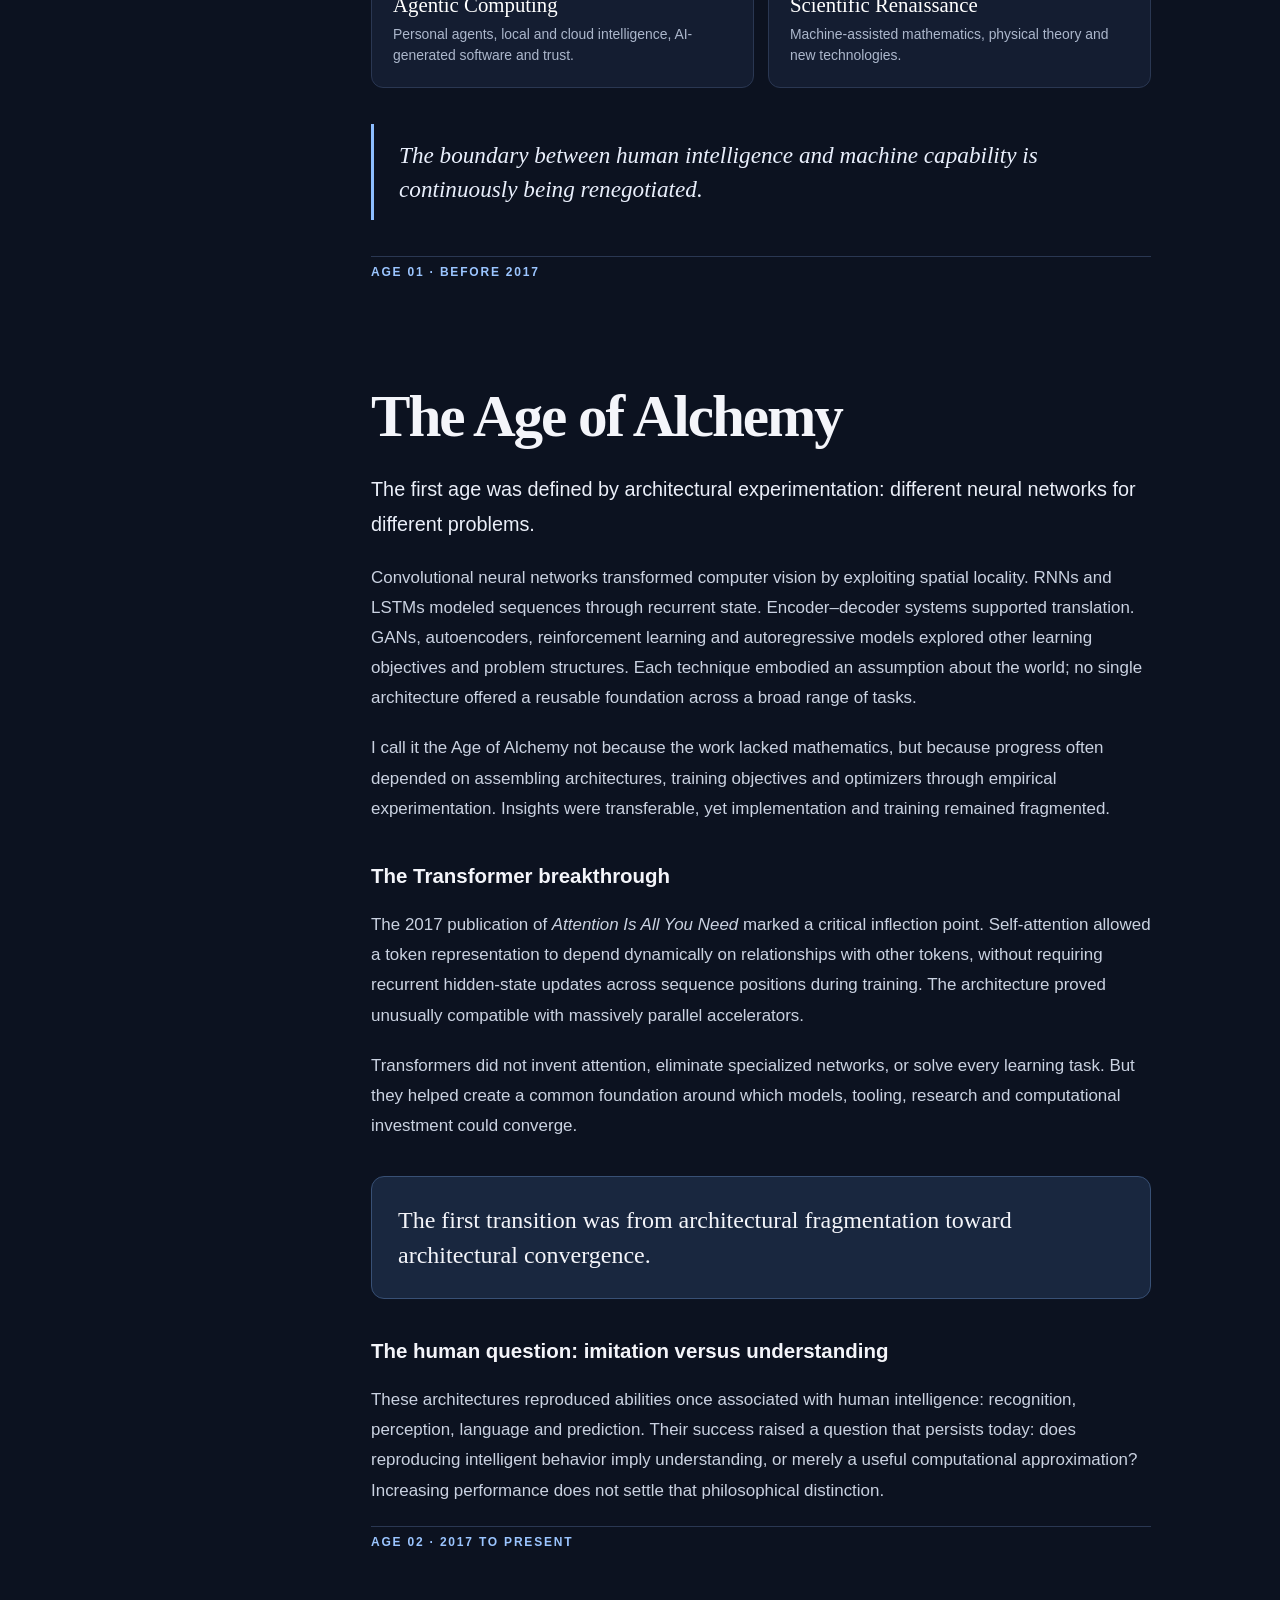
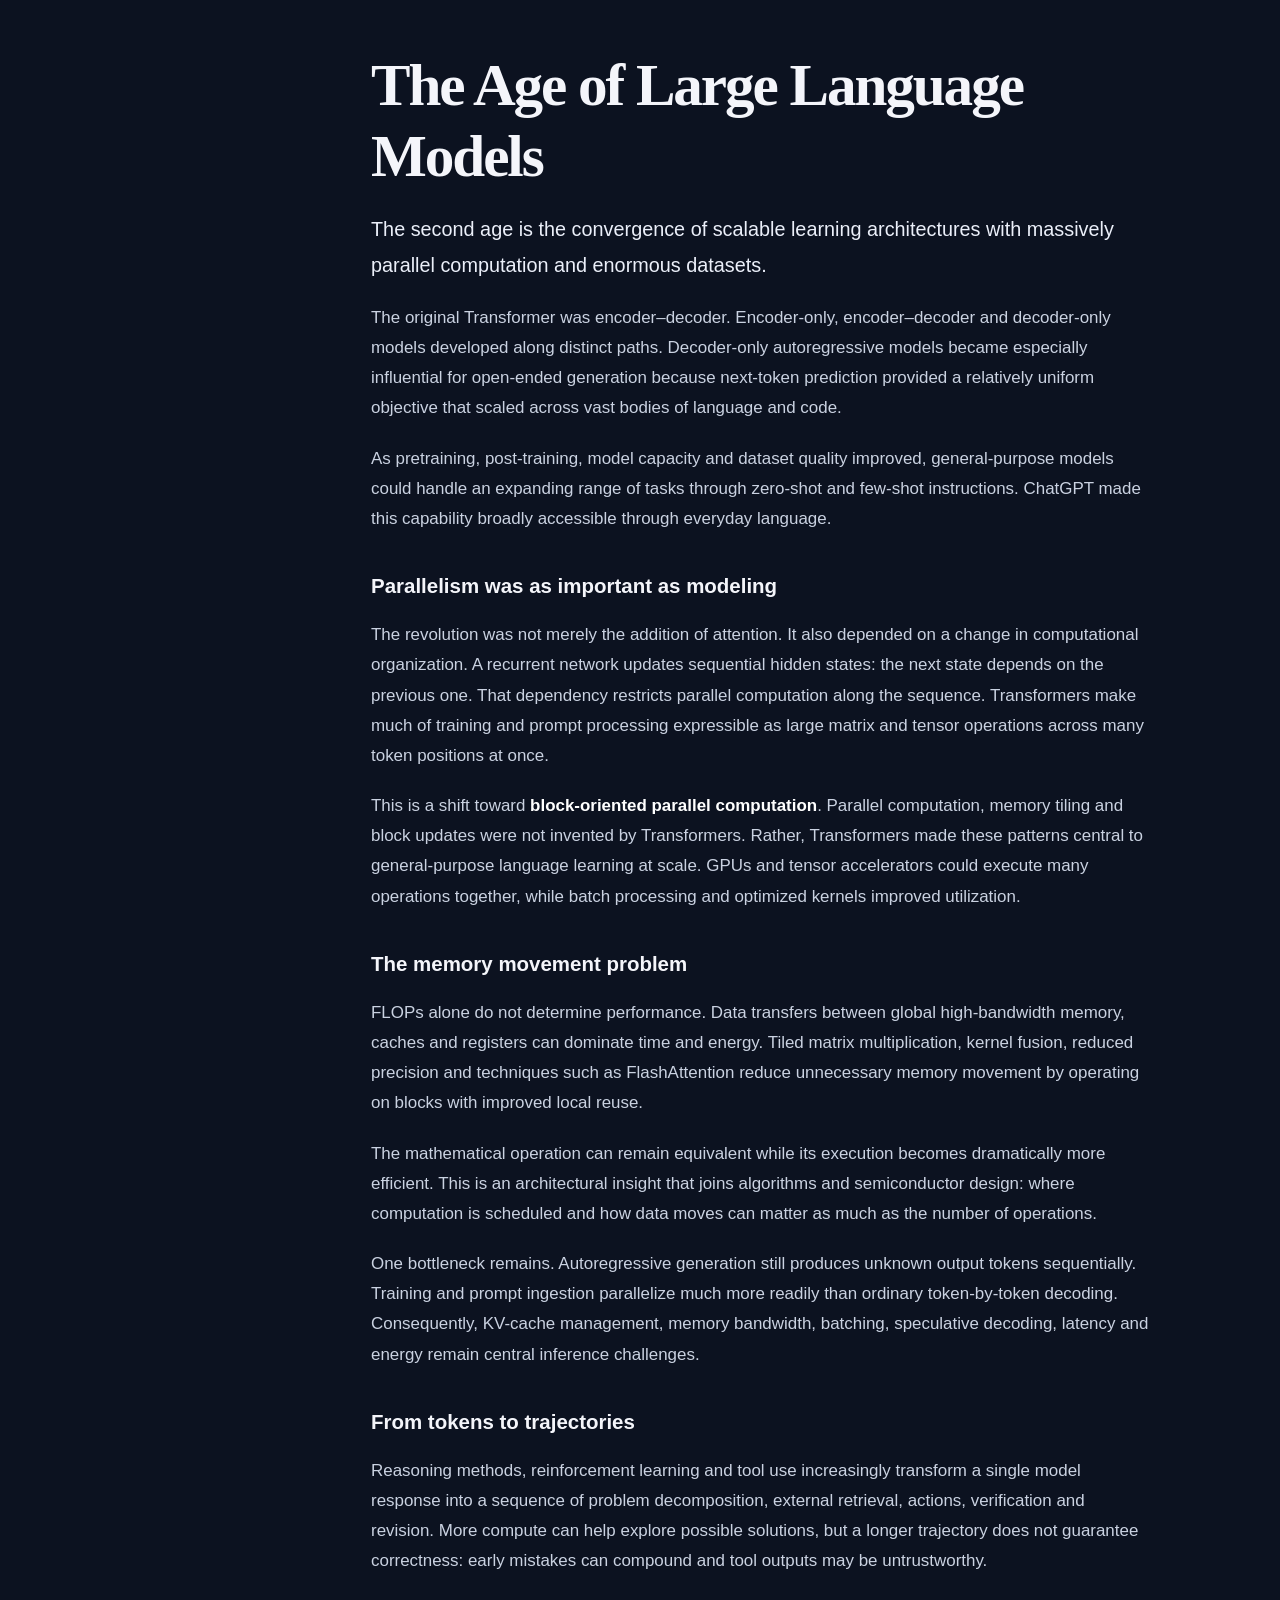
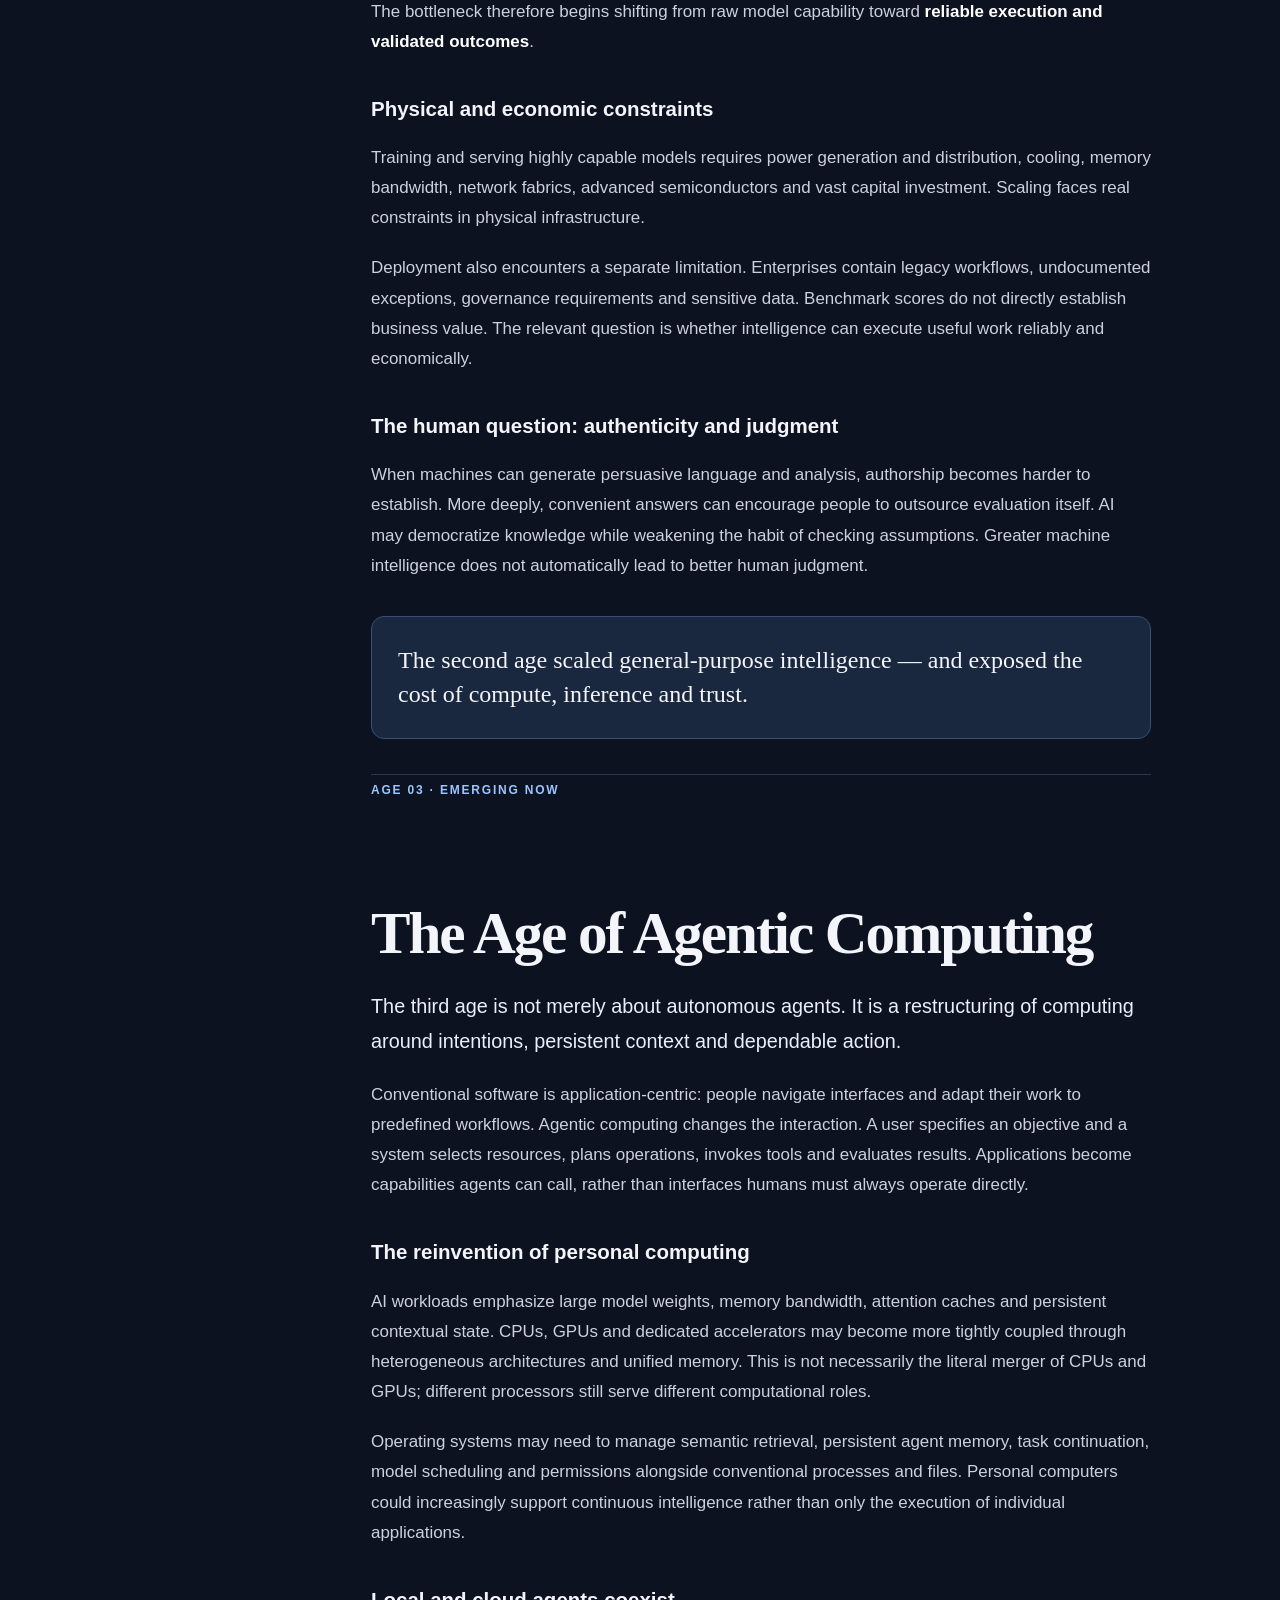
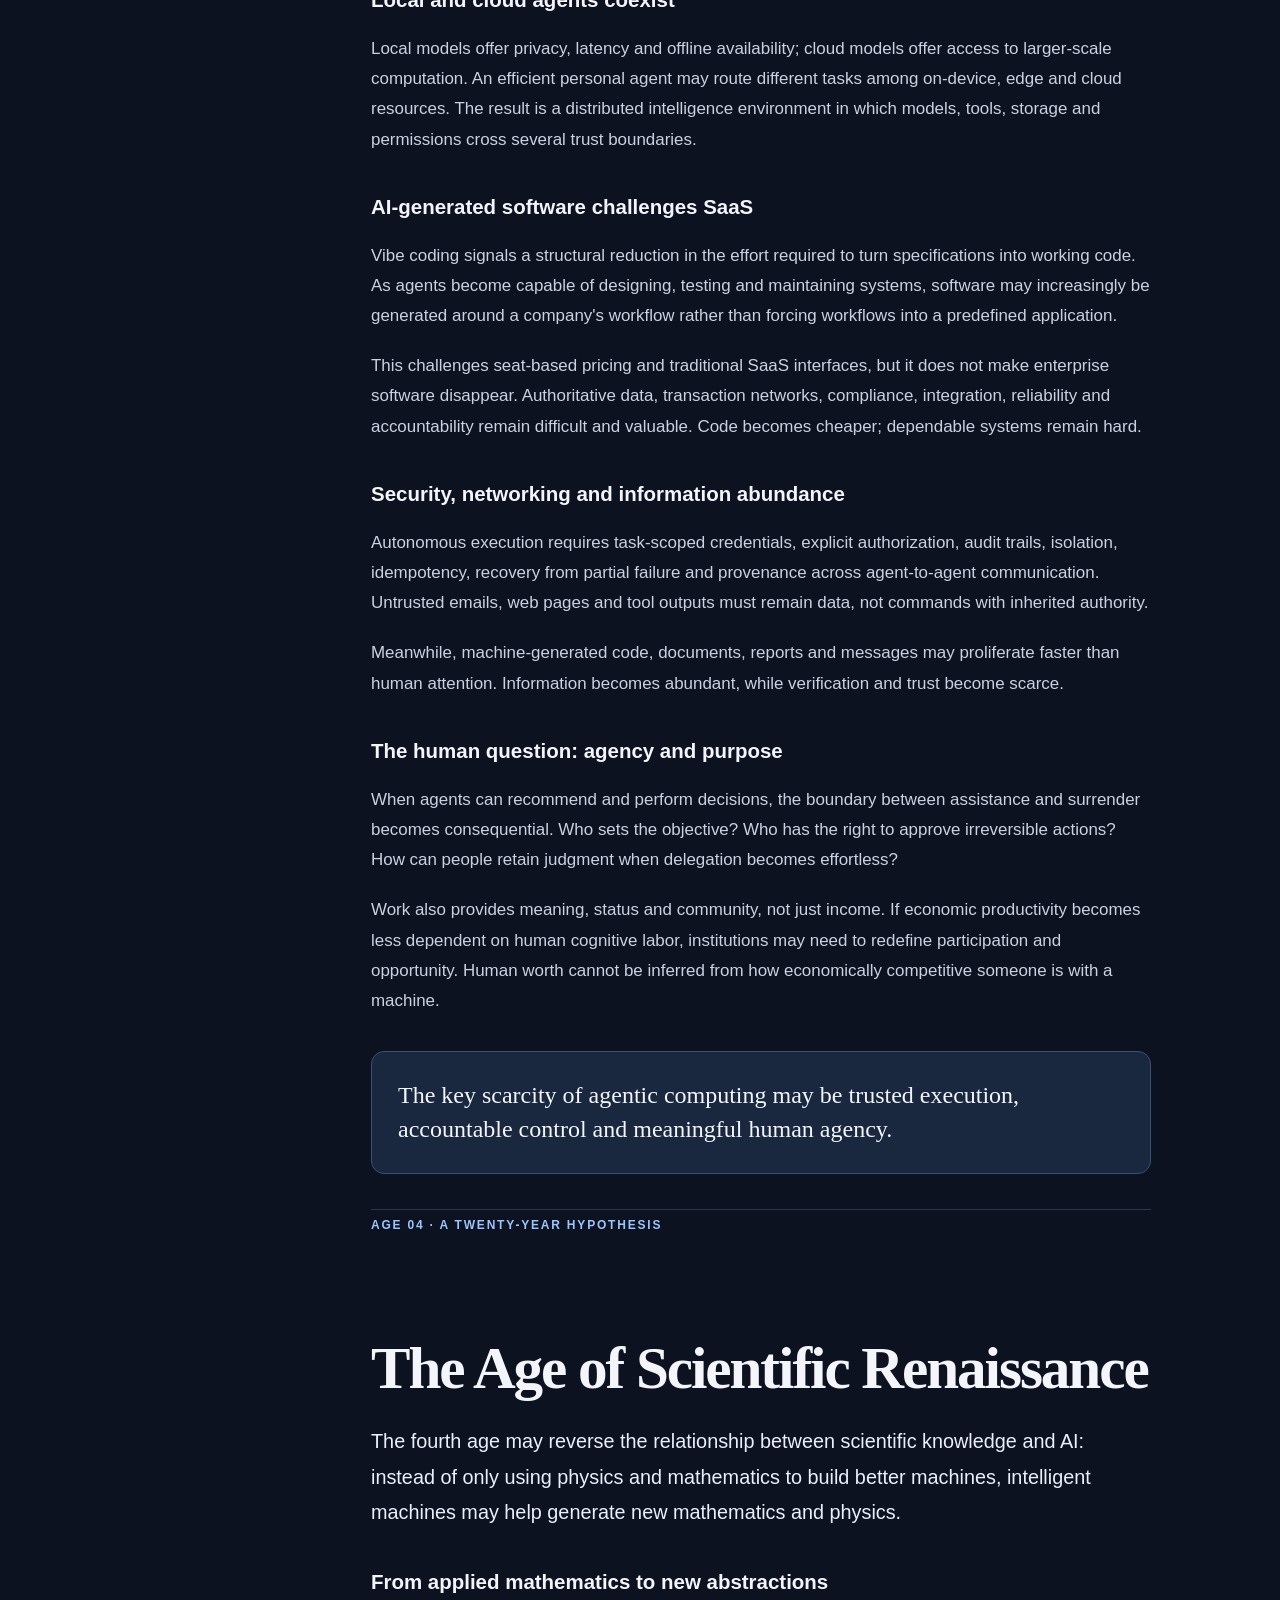
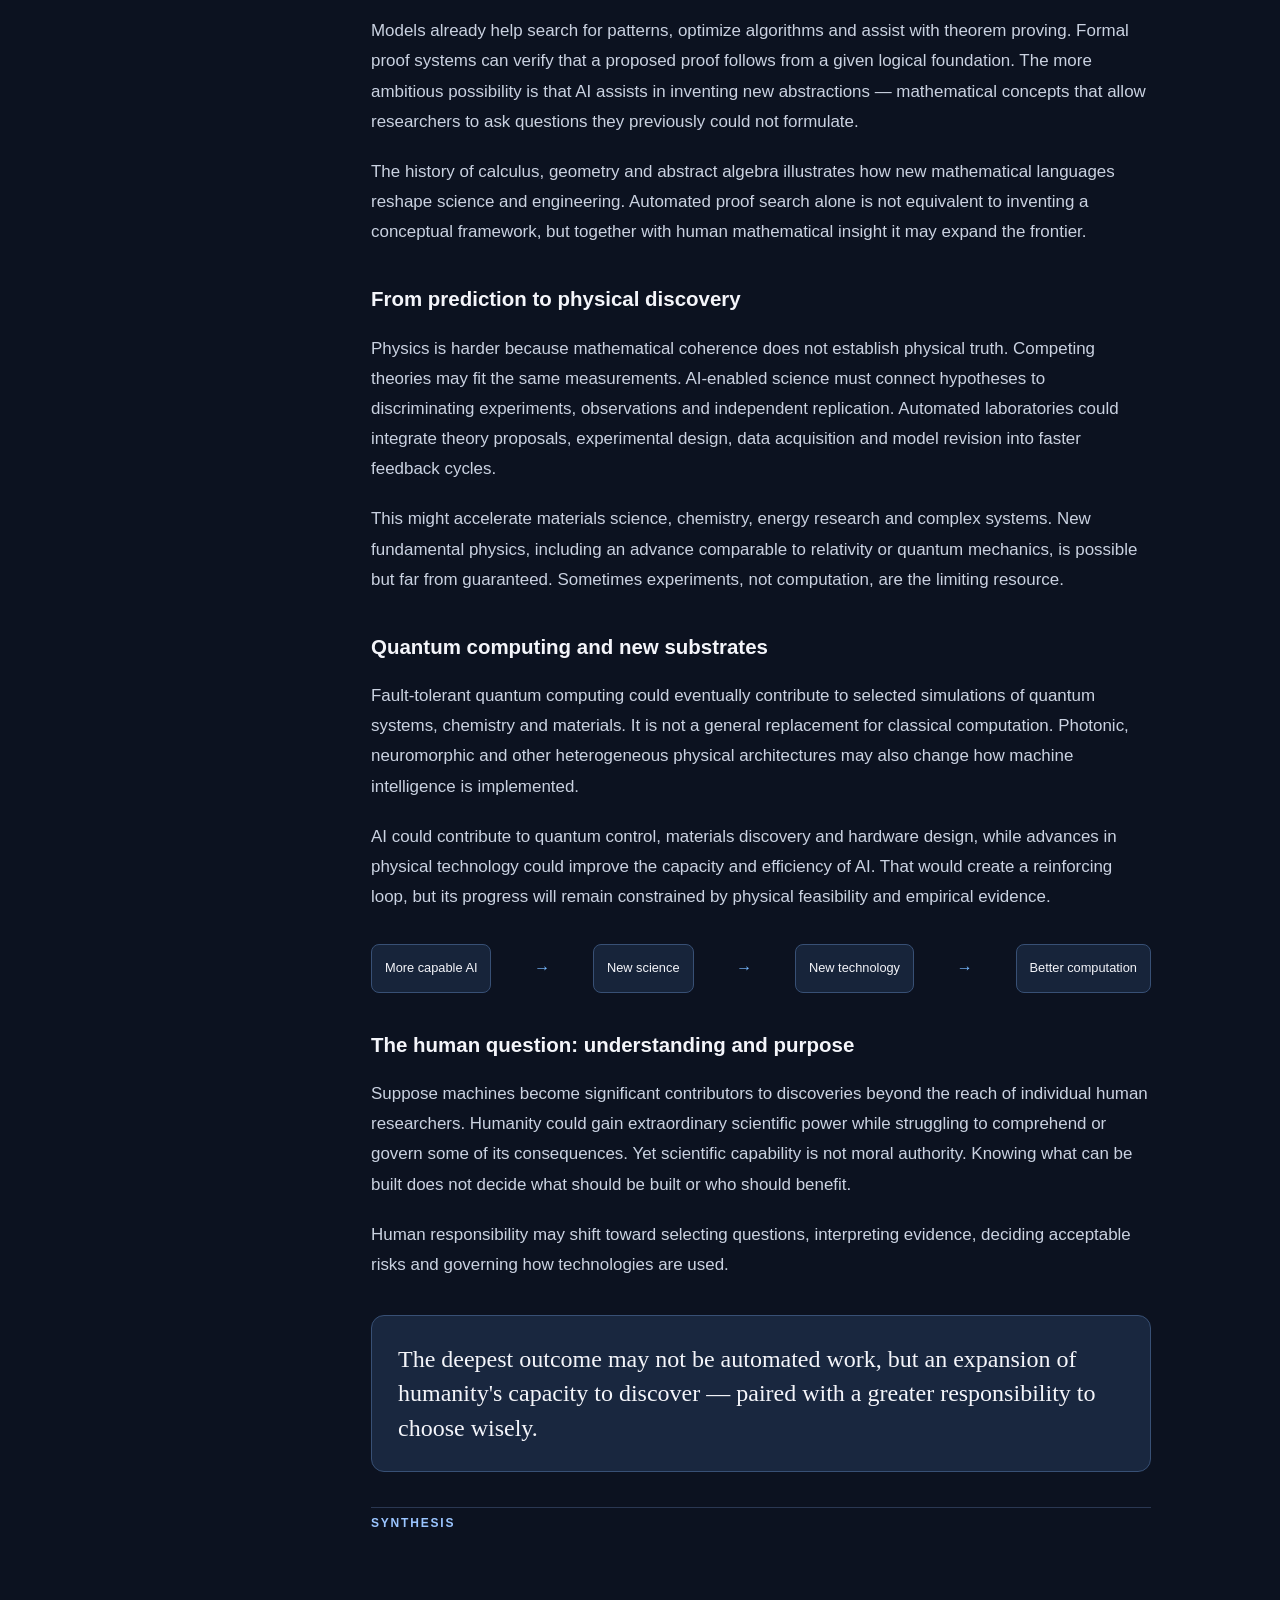
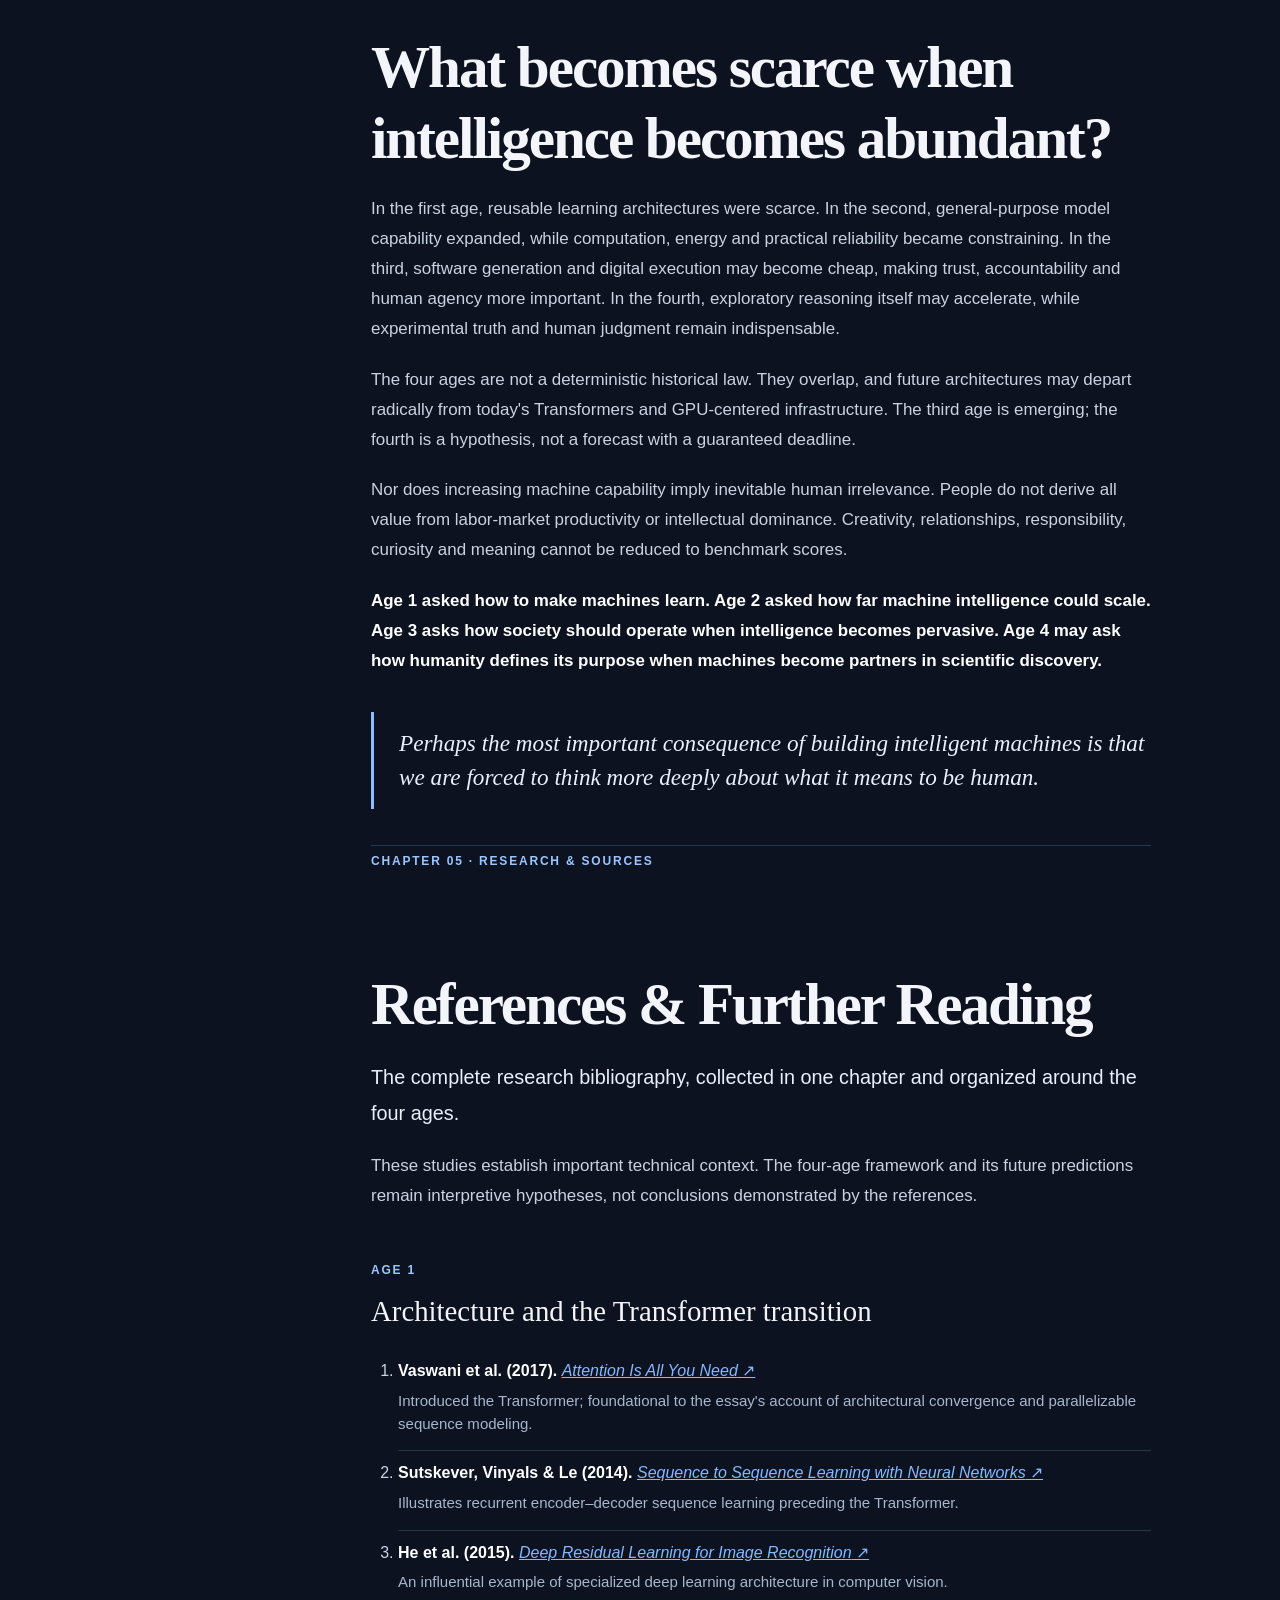
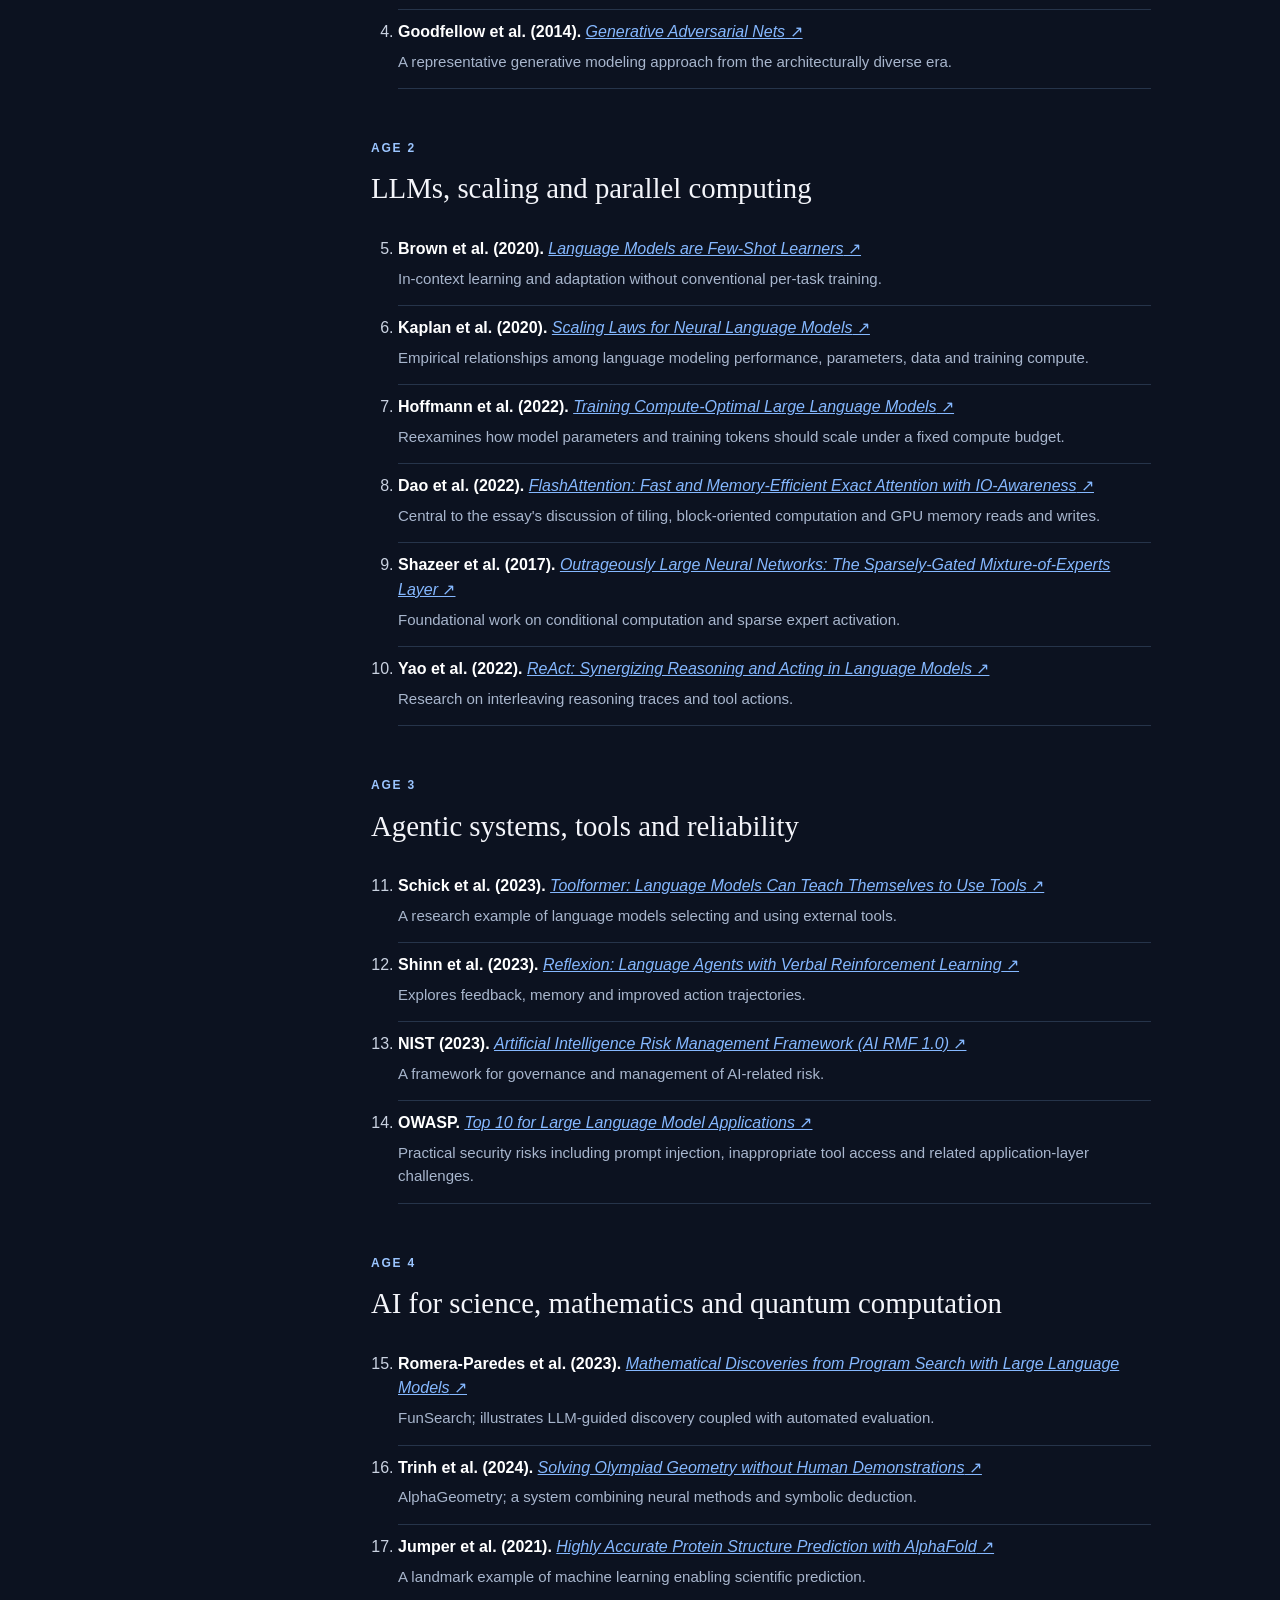
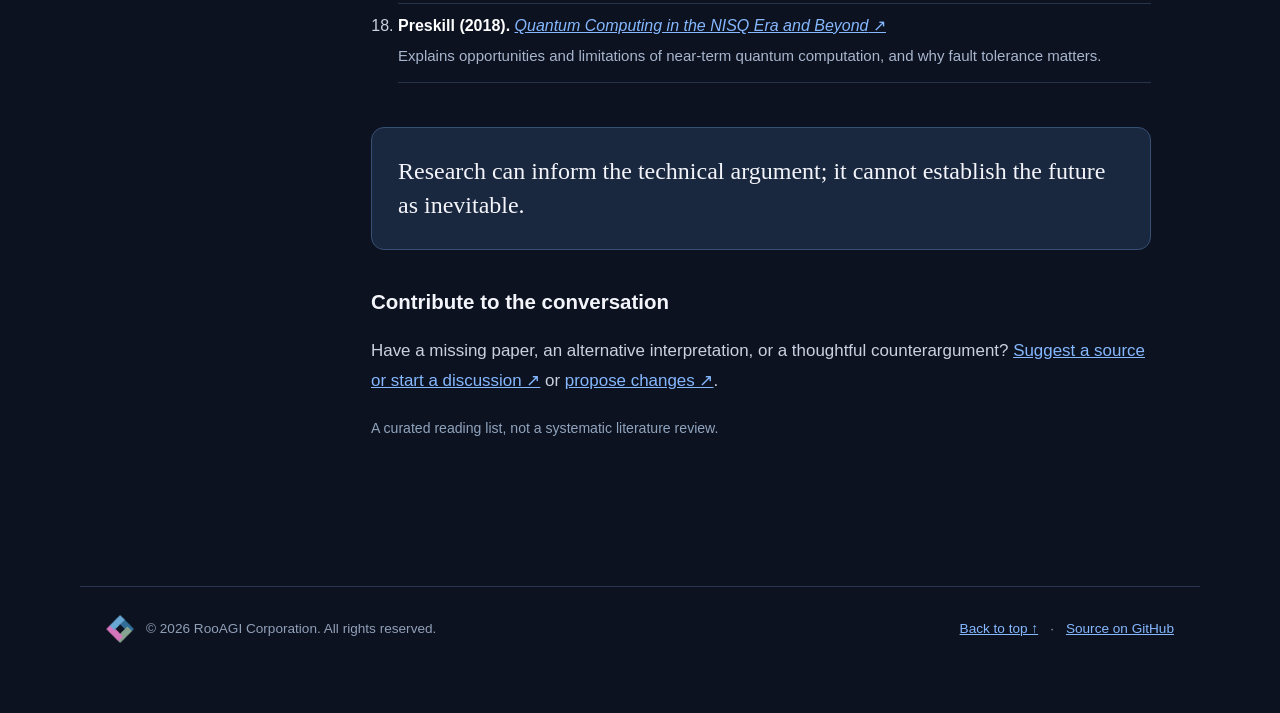
==== commit 69c540ac: "Add accessible seven-language selector to English essay" ====
--- a/index.html
+++ b/index.html
@@ -23,8 +23,9 @@
 @media(prefers-reduced-motion:reduce){html{scroll-behavior:auto}*{transition:none!important}}
 .brand{display:inline-flex;align-items:center;gap:10px}.brand img{object-fit:contain}.brand small{font-size:.67rem;color:#9bb0cc}.old-ai{position:relative;display:inline-block;color:#8192b1;opacity:.66}.old-ai::after{content:"";position:absolute;top:51%;left:-6%;right:-6%;height:8px;background:#d37cbf;border-radius:20px;transform:rotate(-13deg)}.new-si{display:inline-block;color:#91c9f3;margin-left:.17em;text-shadow:0 0 32px #5b9de755}.si-expansion{color:#b0c4dd;margin-top:-8px;font-size:1.02rem;letter-spacing:.02em}.si-expansion strong{color:#a7dcff}footer span{display:flex;gap:12px;align-items:center}footer img{object-fit:contain}#references{padding-bottom:25px}@media(max-width:650px){.brand small{display:none}.old-ai::after{height:5px}}
 .reference-group{margin:44px 0}.reference-group h3{font:normal 1.8rem/1.3 Georgia,serif;margin:9px 0 19px}.reference-group ol{padding-left:27px}.reference-group li{padding:10px 0 15px;color:#cad2e1;font-size:1rem;border-bottom:1px solid #26344a;line-height:1.55}.reference-group li strong{color:#fff}.ref-description{display:block;color:#a8b6cd;margin-top:5px;font-size:.94rem}.reference-note{font-size:.88rem!important;color:#91a4bd!important}#references{scroll-margin-top:90px}
+.bar{gap:16px}.bar nav{flex:1;justify-content:flex-end}.lang-label select{border:1px solid #395075;border-radius:7px;background:#15233c;color:#edf5ff;font:inherit;font-size:.83rem;padding:7px 24px 7px 10px;max-width:145px}.sr-only{position:absolute;width:1px;height:1px;overflow:hidden;clip:rect(0,0,0,0)}@media(max-width:820px){.bar{flex-wrap:wrap}.bar nav{order:3;flex-basis:100%;justify-content:flex-start;overflow:auto}.lang-label{margin-left:auto}}
 </style></head><body>
-<div class="top"><div class="bar"><a class="brand" href="#top"><img src="docs/assets/rooagi-logo.png" width="34" height="34" alt="RooAGI"> <span>ROOAGI <small> / FOUR AGES</small></span></a><nav aria-label="Primary"><a href="#framework">Framework</a><a href="#stage1">01</a><a href="#stage2">02</a><a href="#stage3">03</a><a href="#stage4">04</a><a href="#conclusion">Conclusion</a><a href="#references">References</a><a href="https://github.com/RooAGI/The-Four-Ages-of-AI-From-Machine-Intelligence-to-Human-Reinvention">GitHub ↗</a></nav></div><div class="progress" id="progress"></div></div>
+<div class="top"><div class="bar"><a class="brand" href="#top"><img src="docs/assets/rooagi-logo.png" width="34" height="34" alt="RooAGI"> <span>ROOAGI <small> / FOUR AGES</small></span></a><nav aria-label="Primary"><a href="#framework">Framework</a><a href="#stage1">01</a><a href="#stage2">02</a><a href="#stage3">03</a><a href="#stage4">04</a><a href="#conclusion">Conclusion</a><a href="#references">References</a><a href="https://github.com/RooAGI/The-Four-Ages-of-AI-From-Machine-Intelligence-to-Human-Reinvention">GitHub ↗</a></nav><label class="lang-label" for="language-select"><span class="sr-only">Language</span><select id="language-select" aria-label="Select language" onchange="window.location.href=this.value"><option value="index.html" selected>English</option><option value="zh.html">中文</option><option value="es.html">Español</option><option value="fr.html">Français</option><option value="de.html">Deutsch</option><option value="ja.html">日本語</option><option value="ko.html">한국어</option></select></label></div><div class="progress" id="progress"></div></div>
 <header id="top" class="hero"><div class="eyebrow">ROOAGI PRESENTS · A PERSPECTIVE ON THE FUTURE OF INTELLIGENCE</div><h1>The Four<br>Ages of <span class="old-ai">AI</span><span class="new-si">SI</span></h1><p class="si-expansion">From Artificial Intelligence to <strong>Super Intelligence</strong></p><p class="subtitle">From Machine Intelligence to Human Reinvention — how learning architectures, parallel computing, autonomous systems and scientific discovery may reshape civilization.</p><div class="byline">Published by <strong>RooAGI Corporation</strong> · October 2026</div><div class="hero-line"></div></header>
 <div class="layout"><aside class="sidebar" aria-label="Table of contents"><small>In this essay</small><a href="#framework">The framework</a><a href="#stage1">01 — The Age of Alchemy</a><a href="#stage2">02 — The Age of LLMs</a><a href="#stage3">03 — Agentic Computing</a><a href="#stage4">04 — Scientific Renaissance</a><a href="#conclusion">Human reinvention</a><a href="#references">References</a></aside>
 <main class="prose">
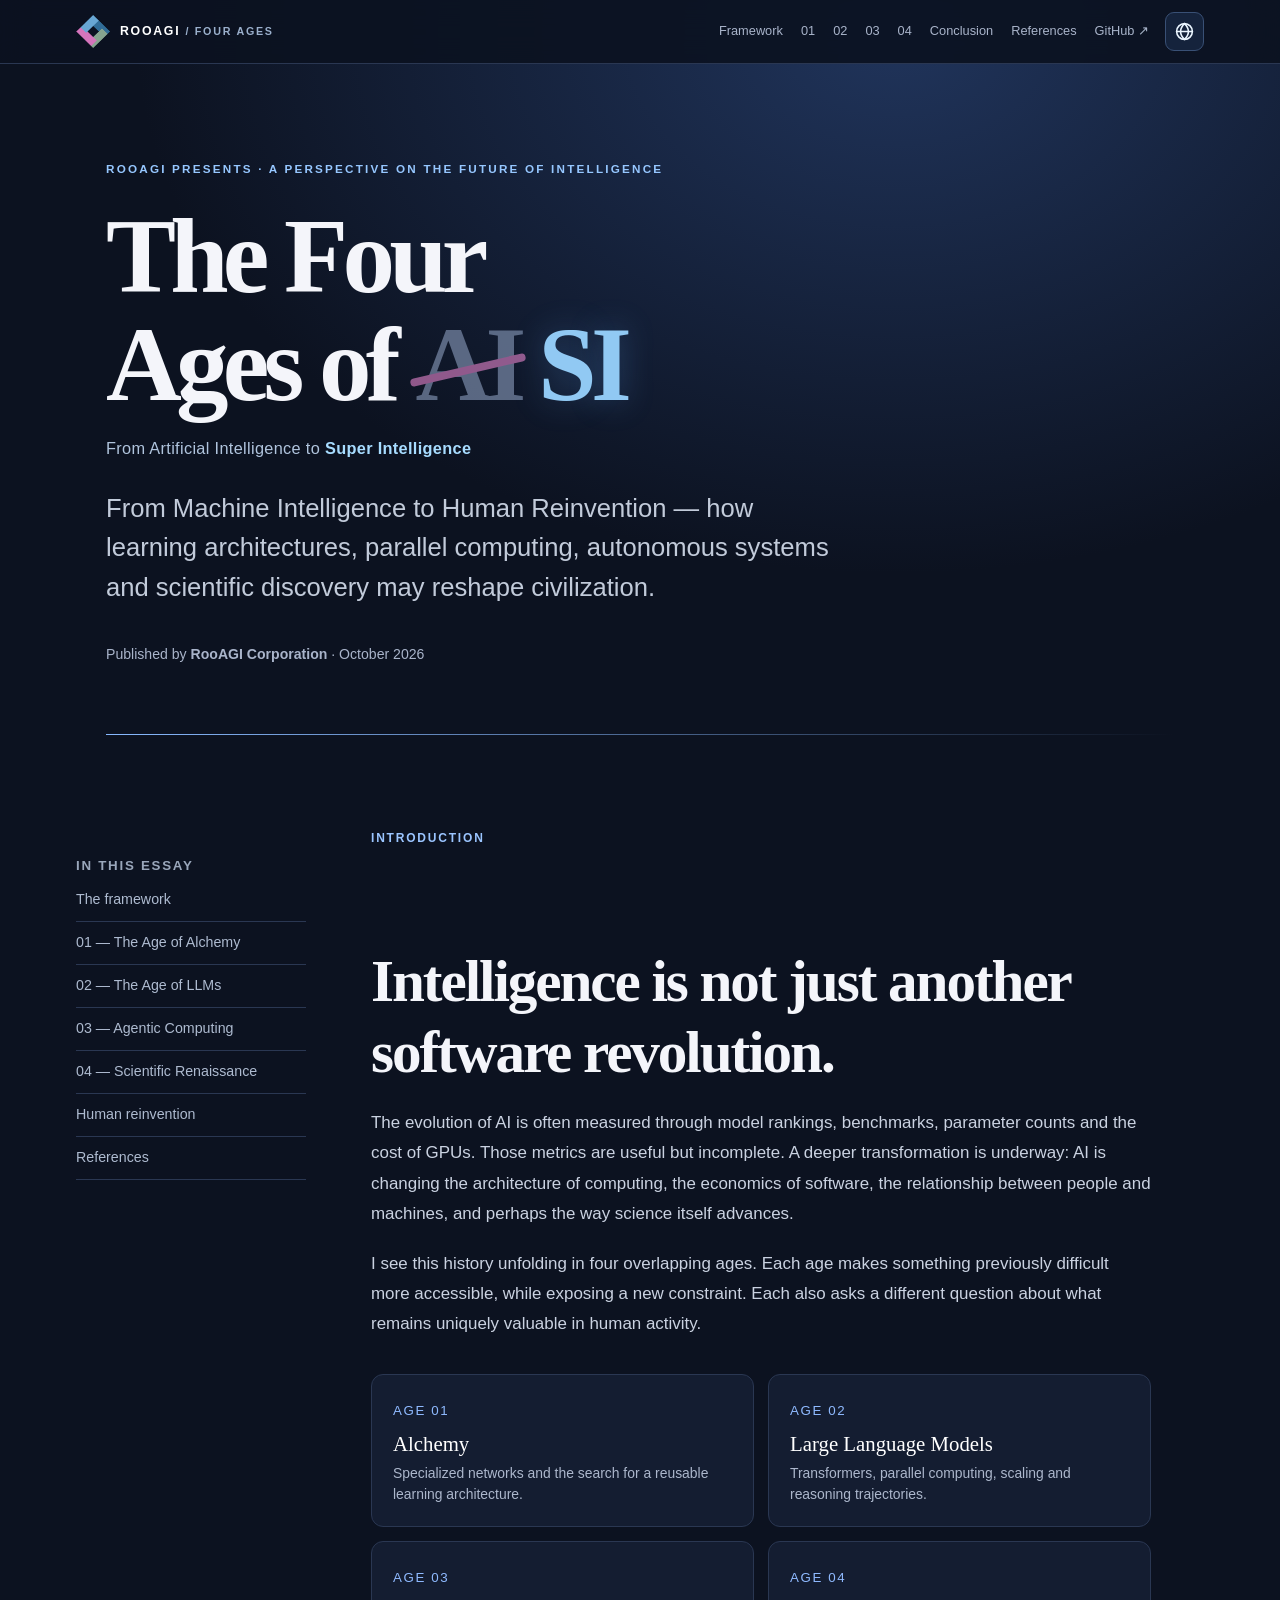
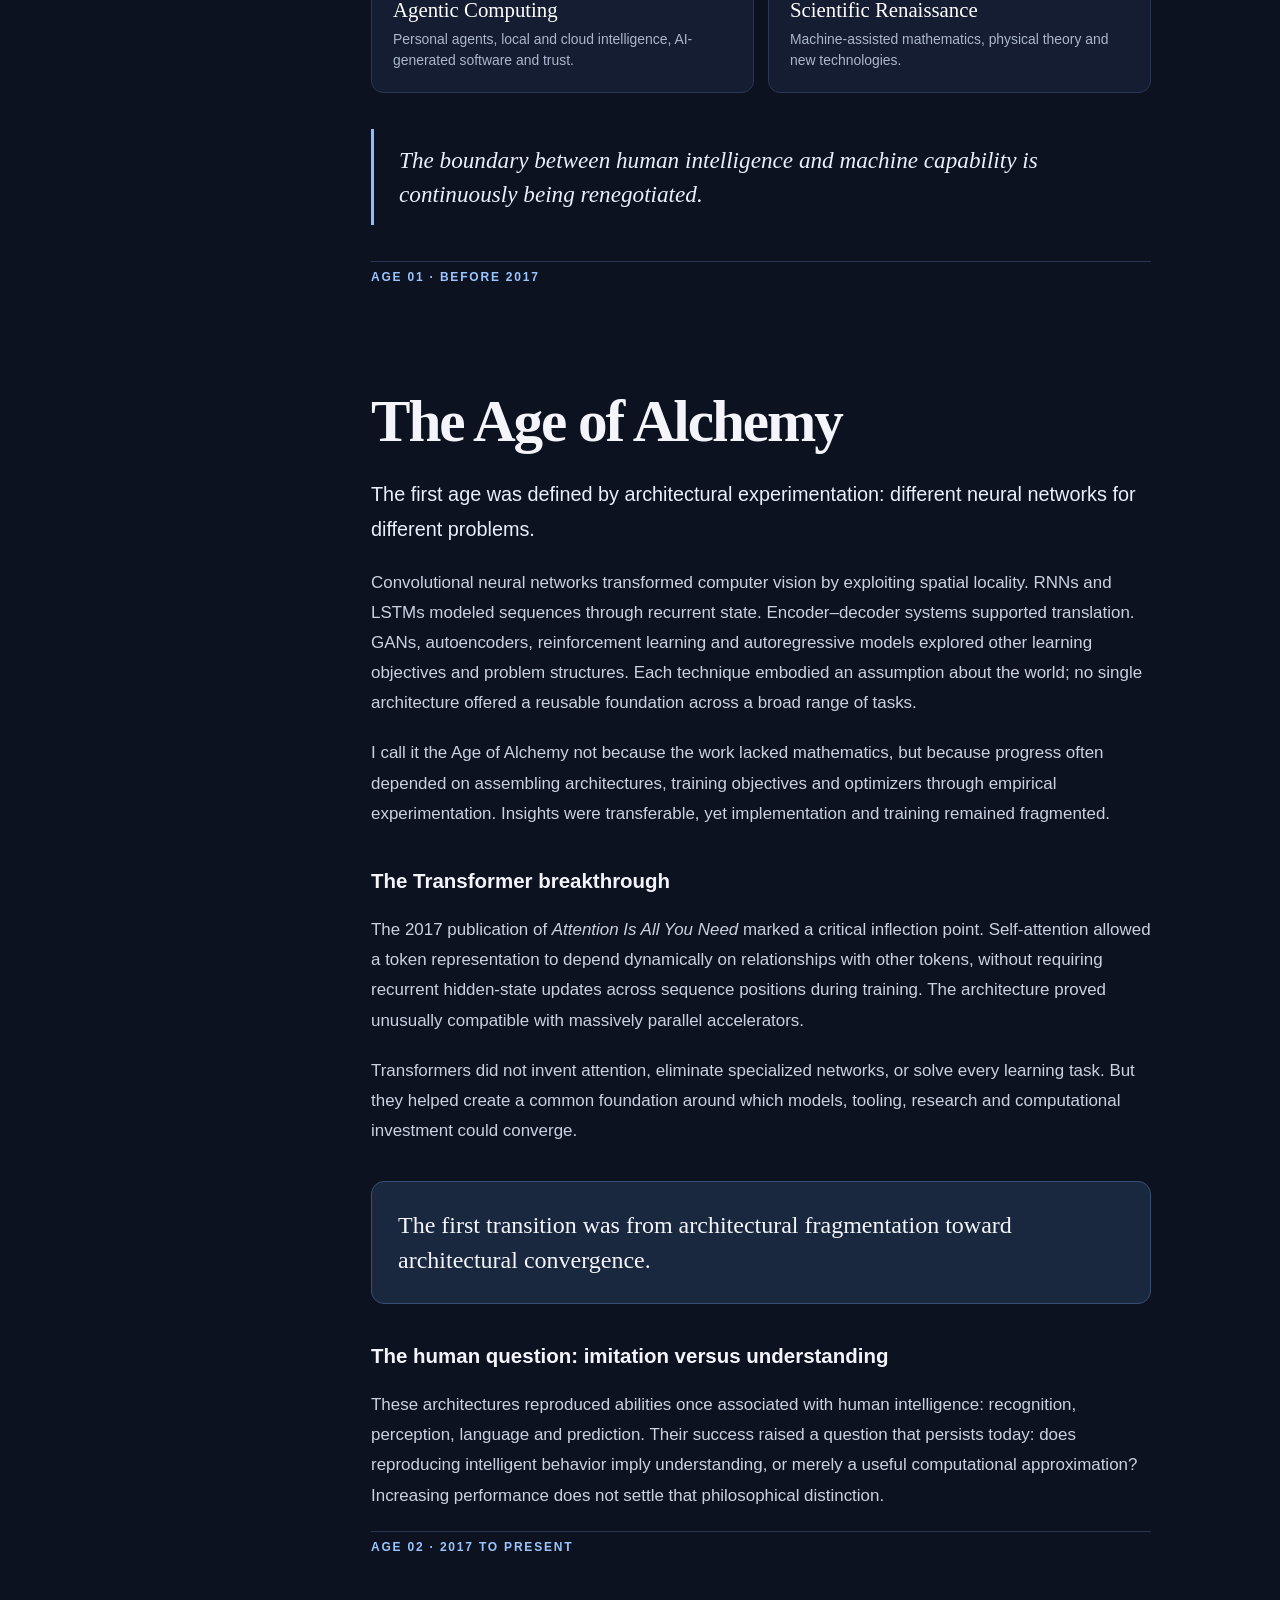
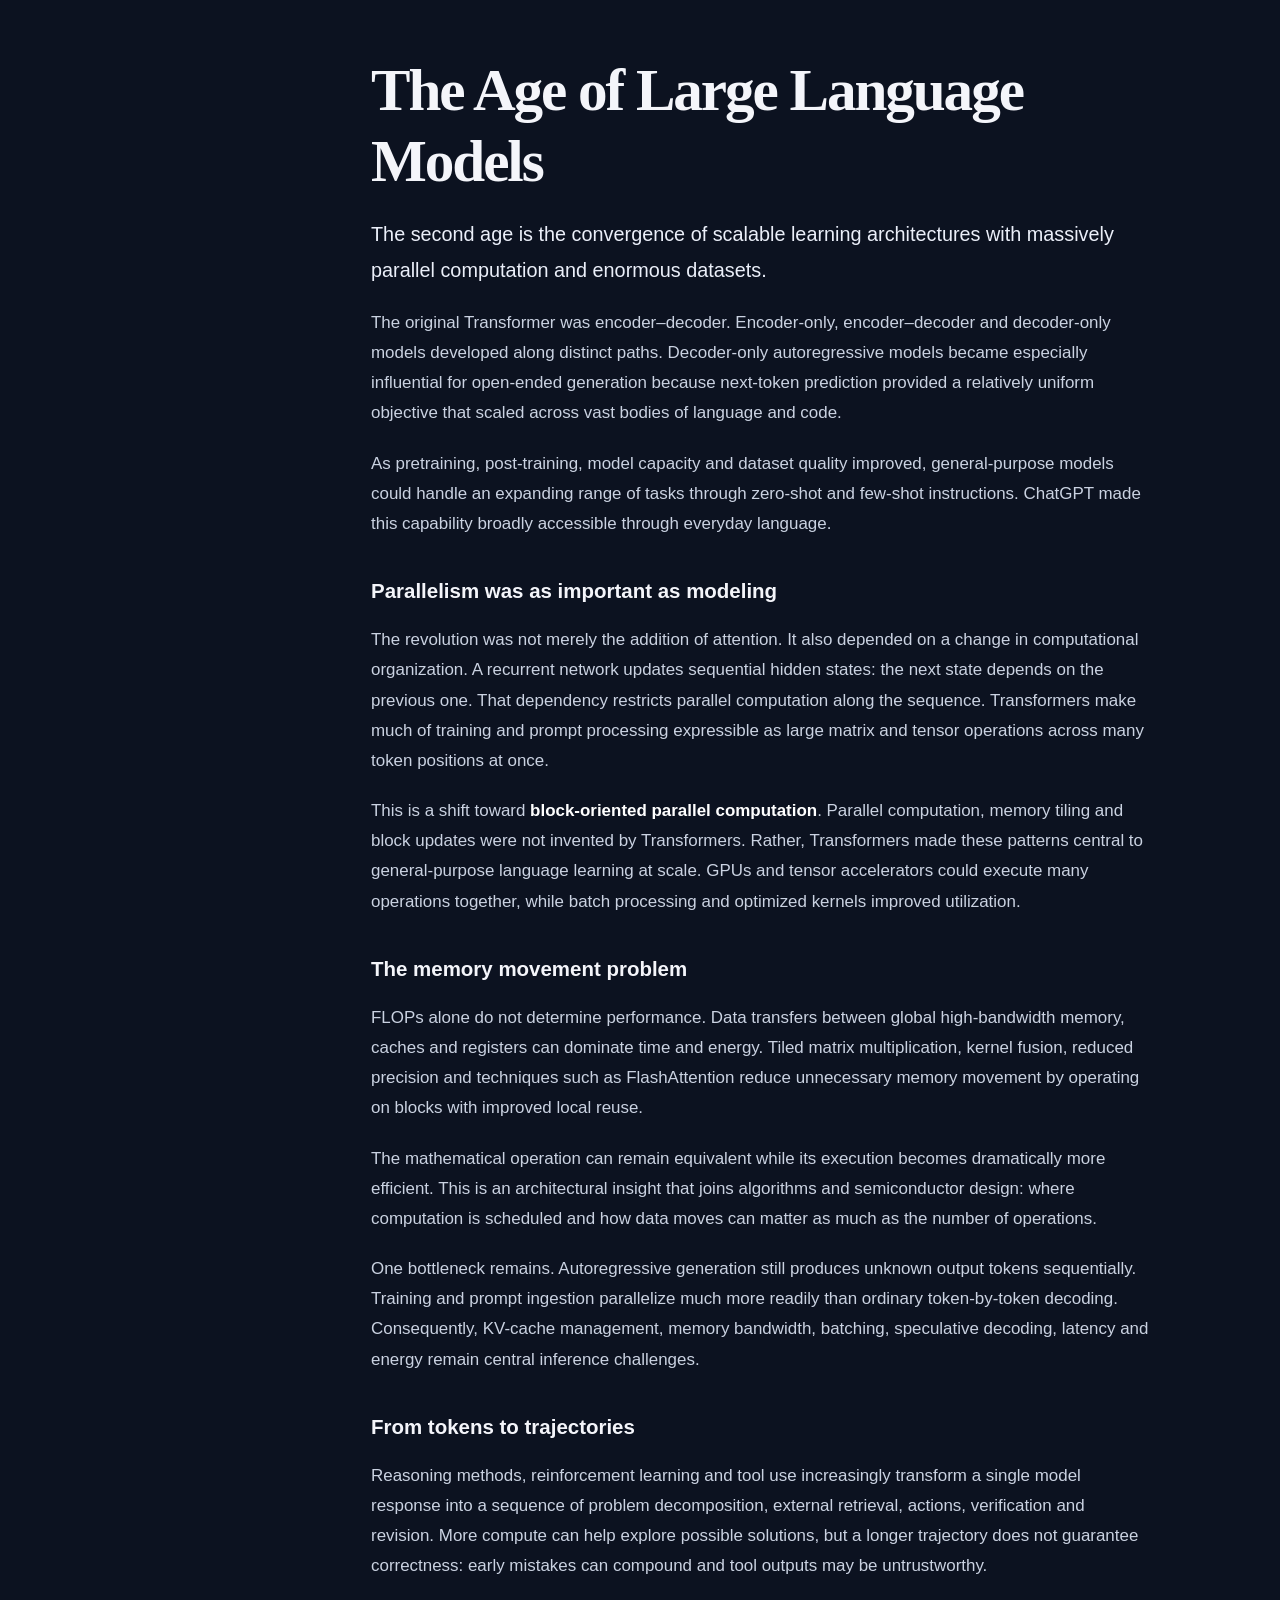
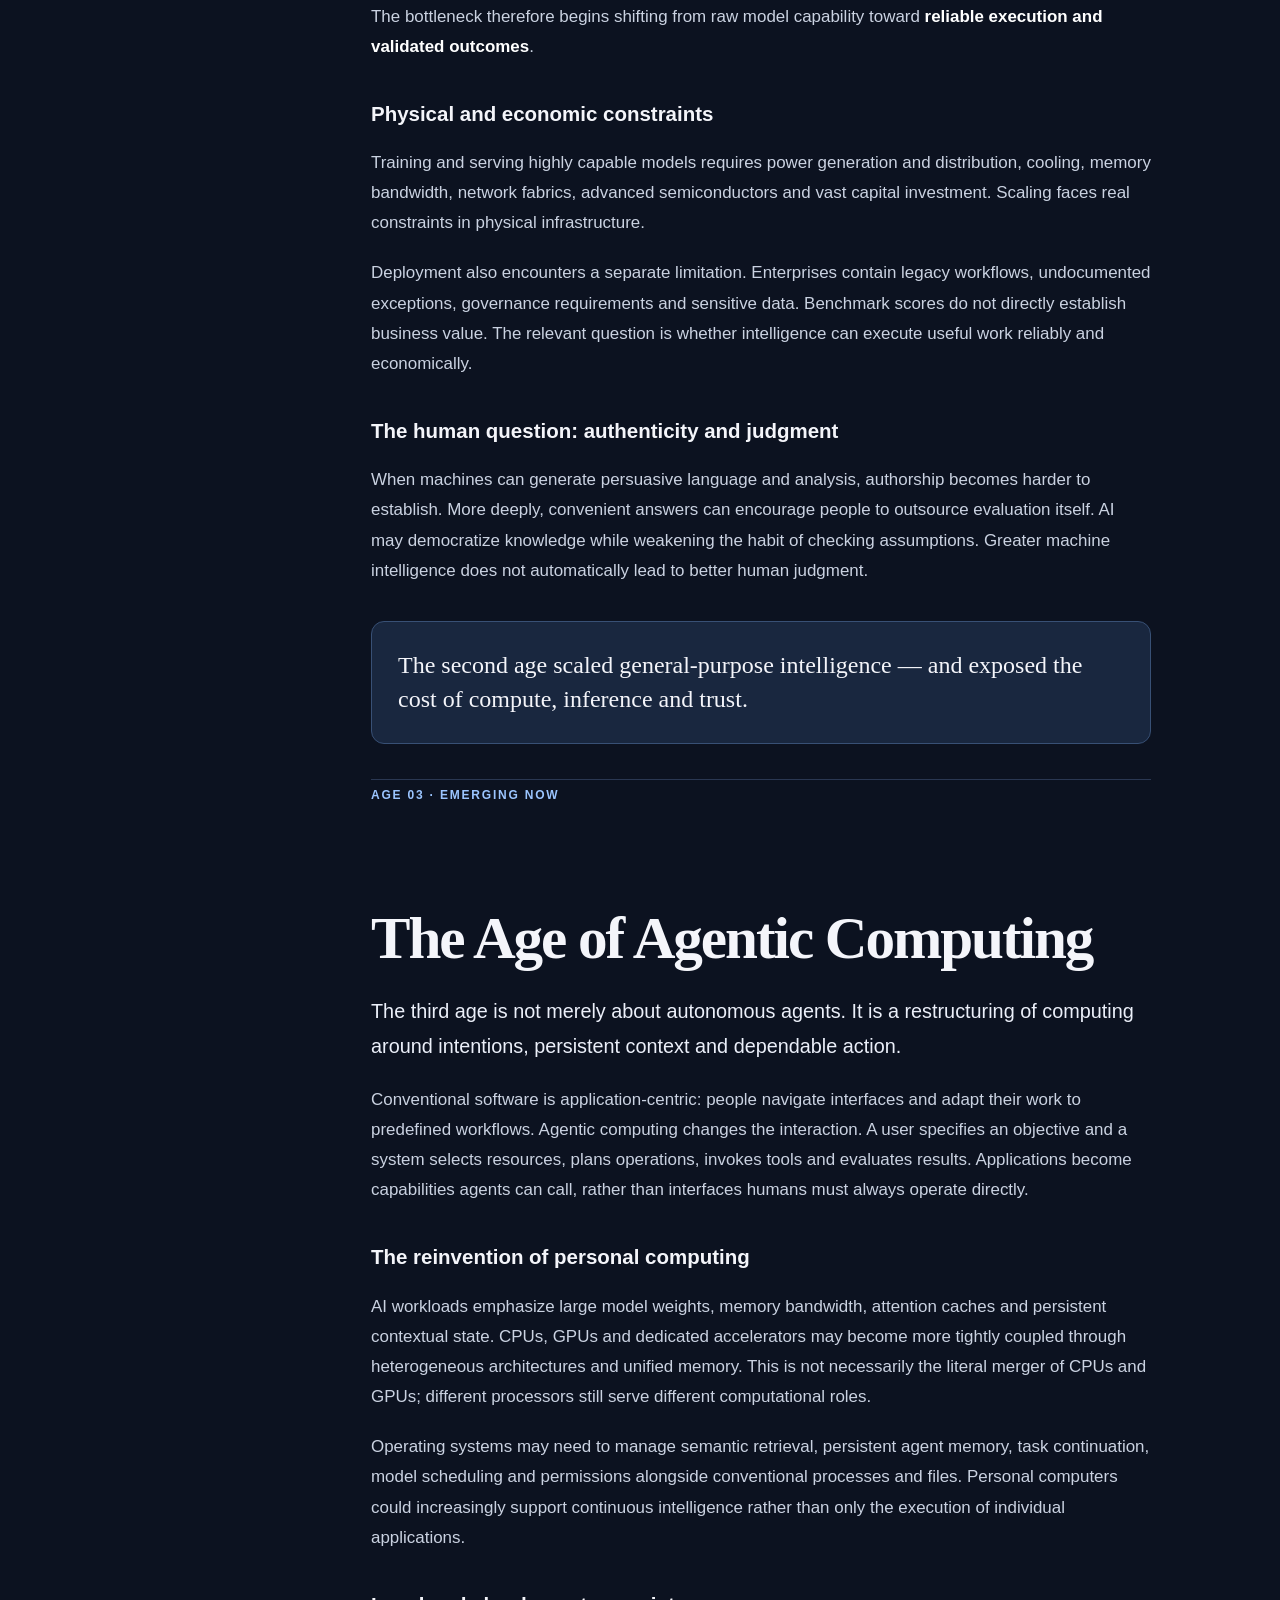
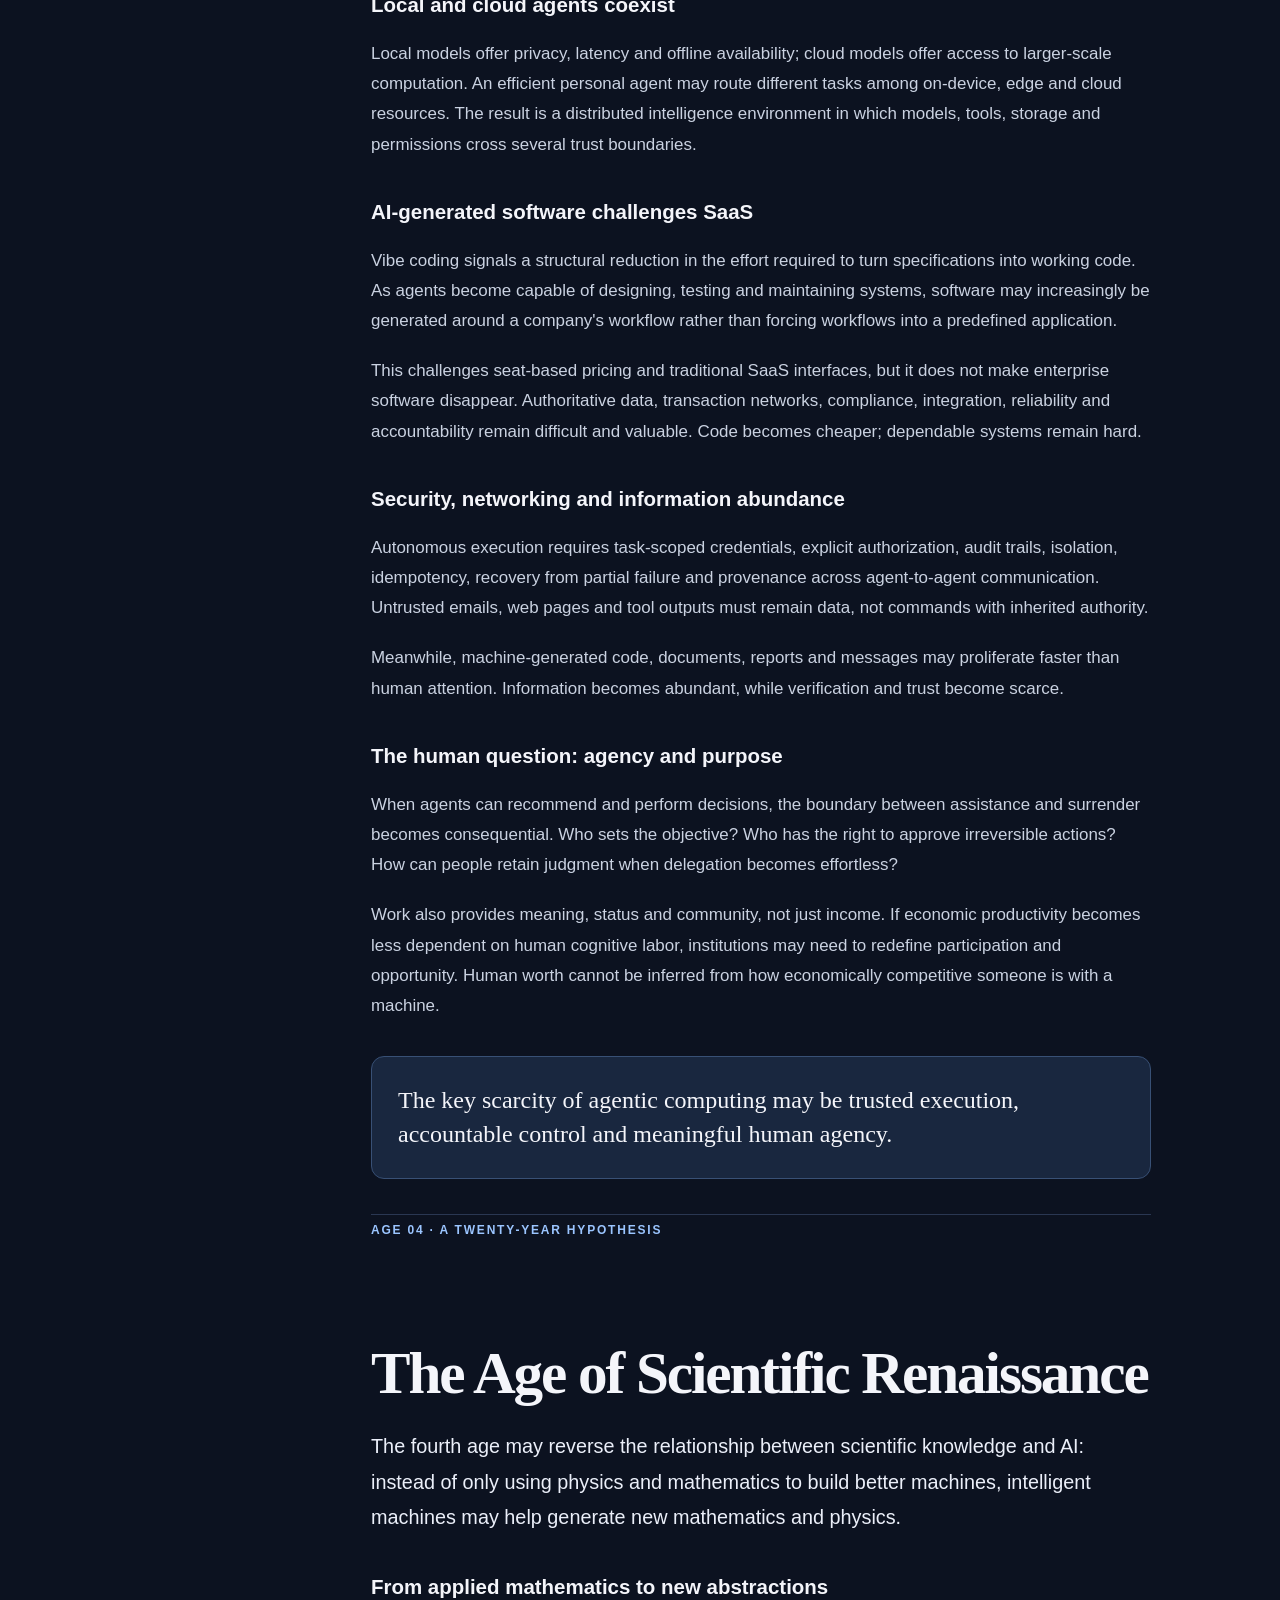
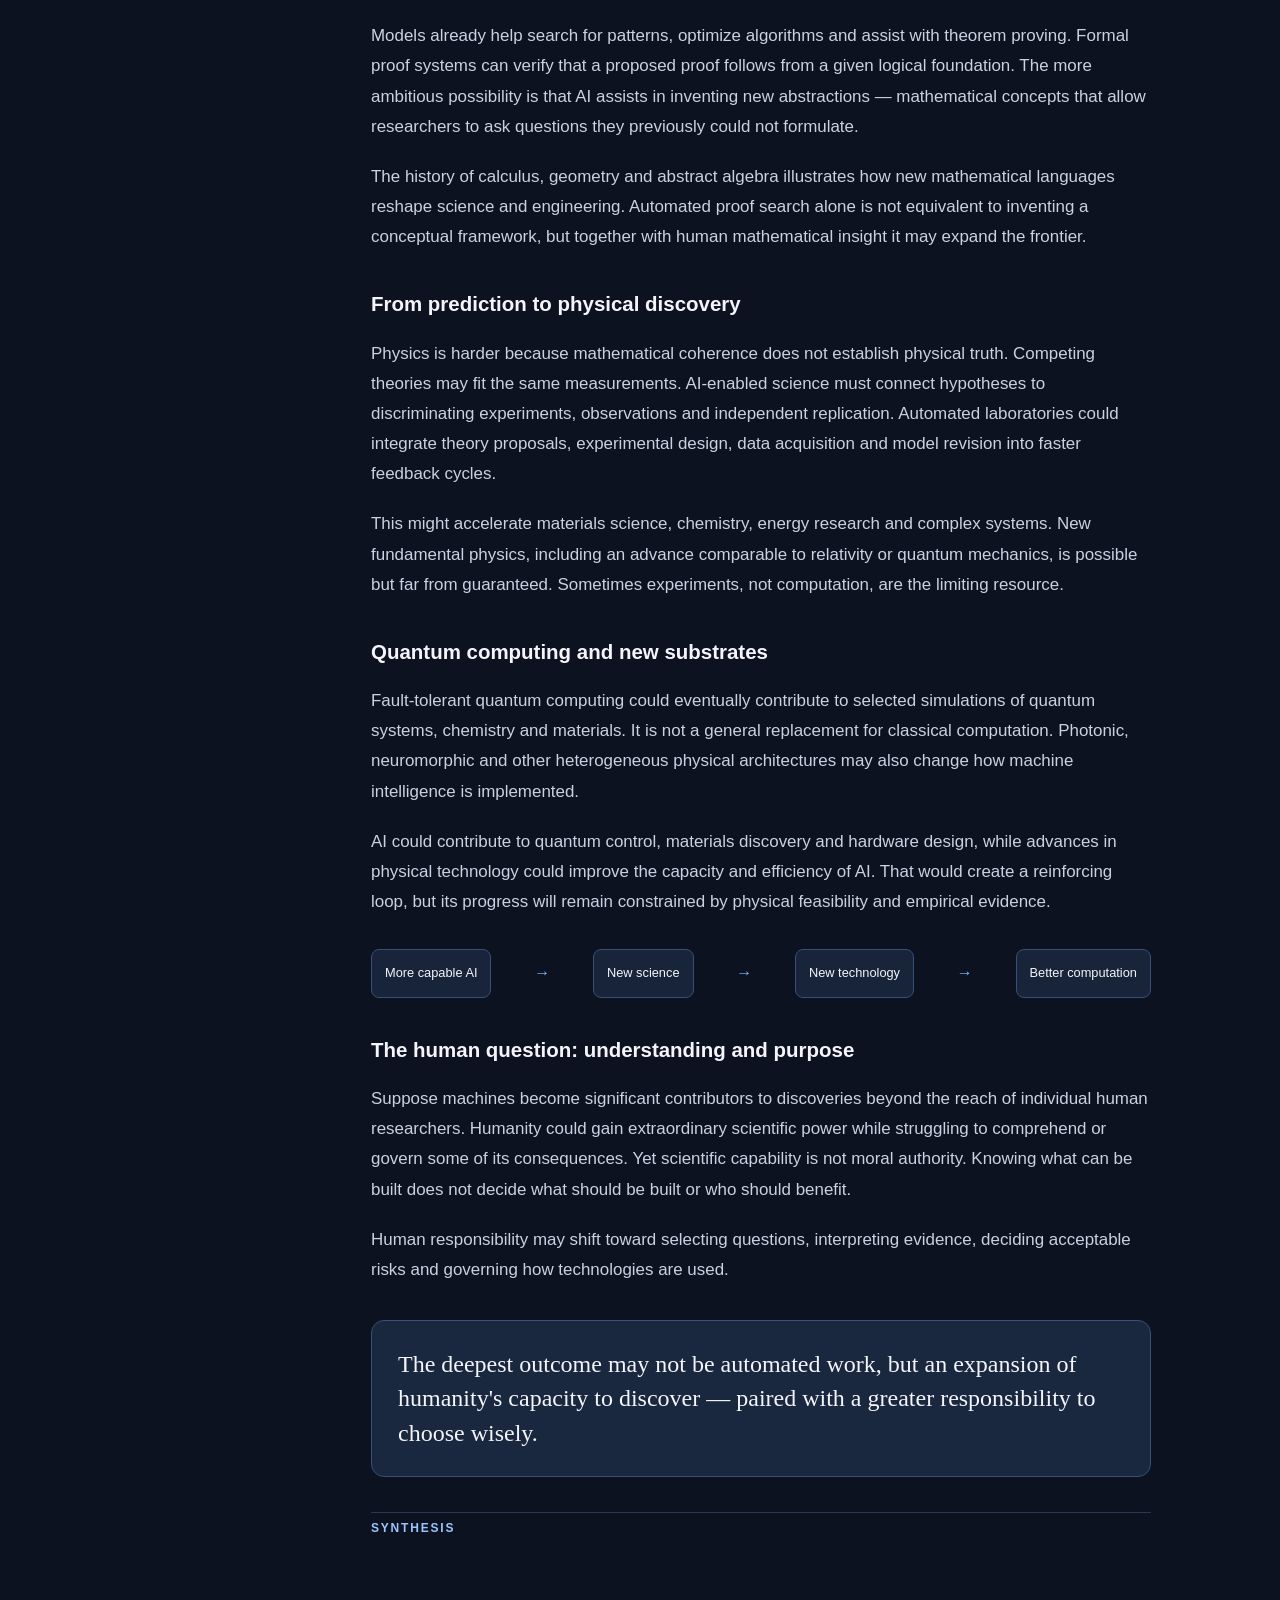
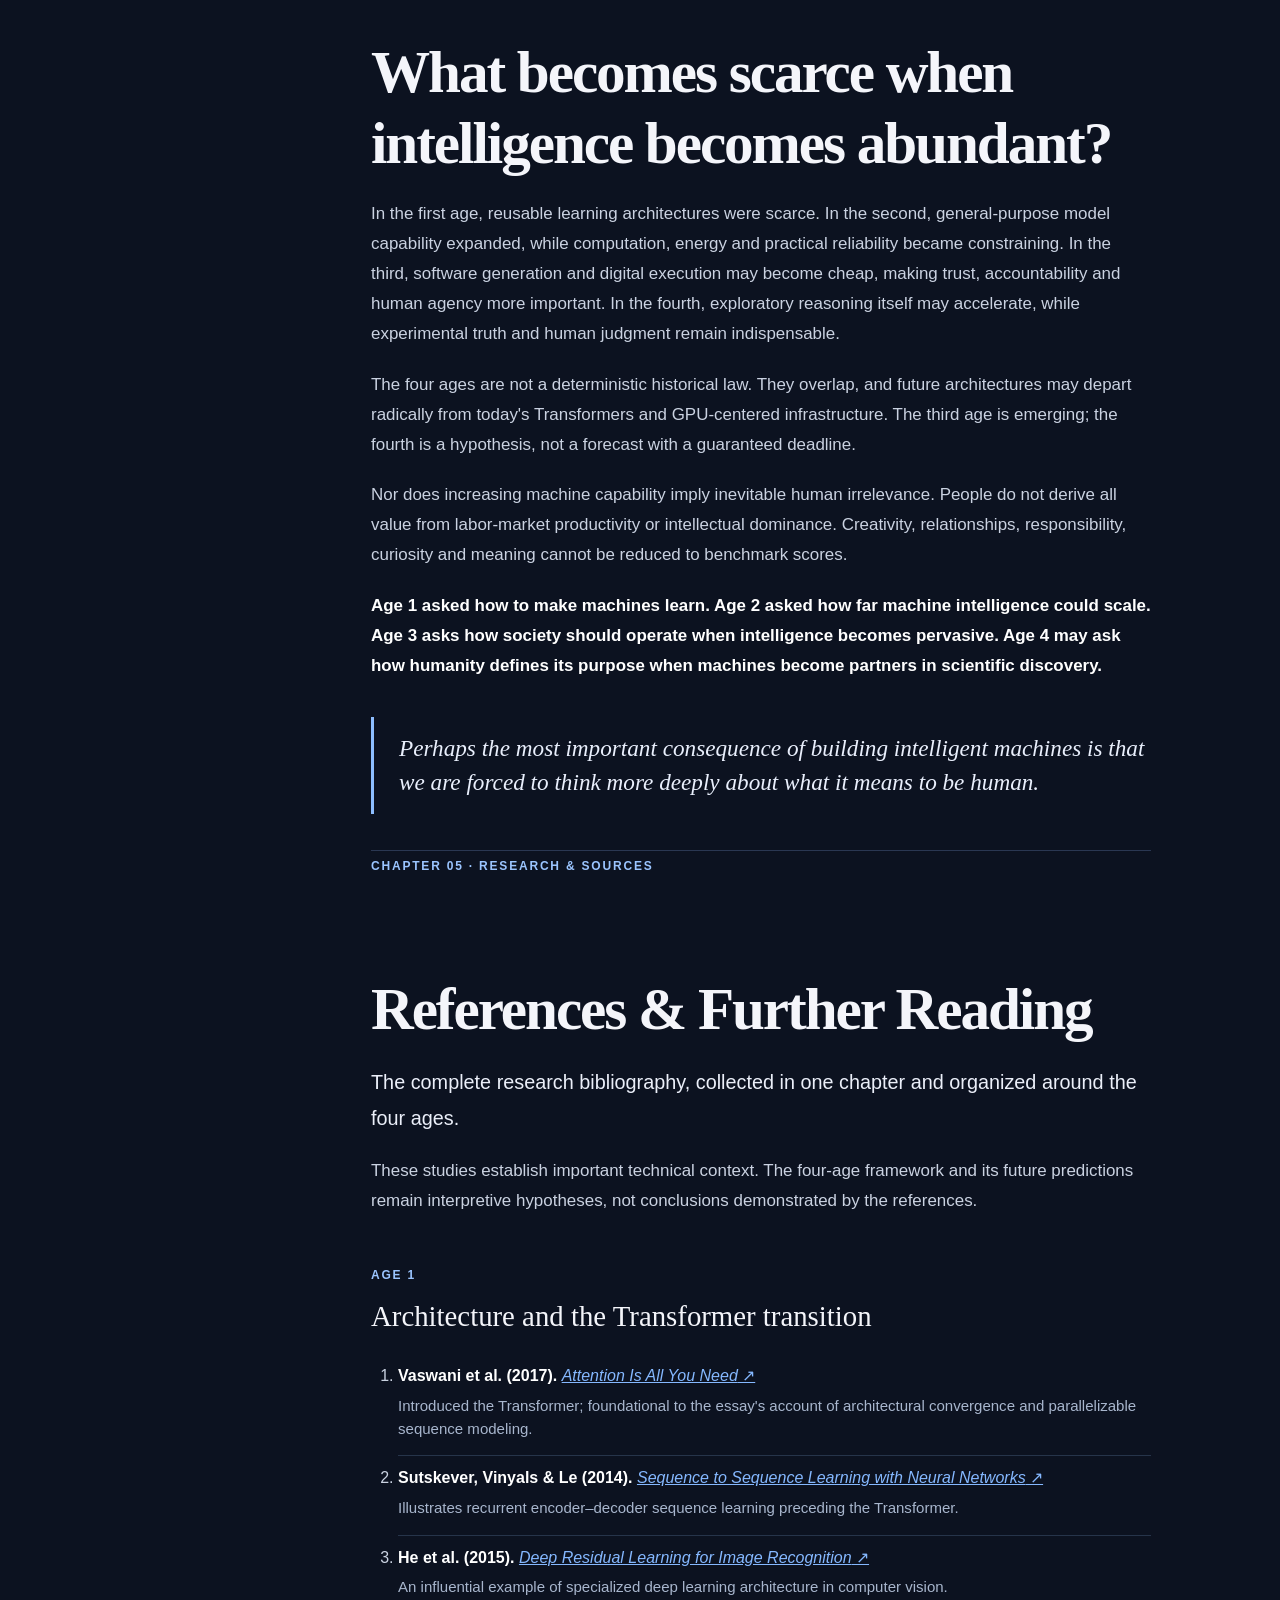
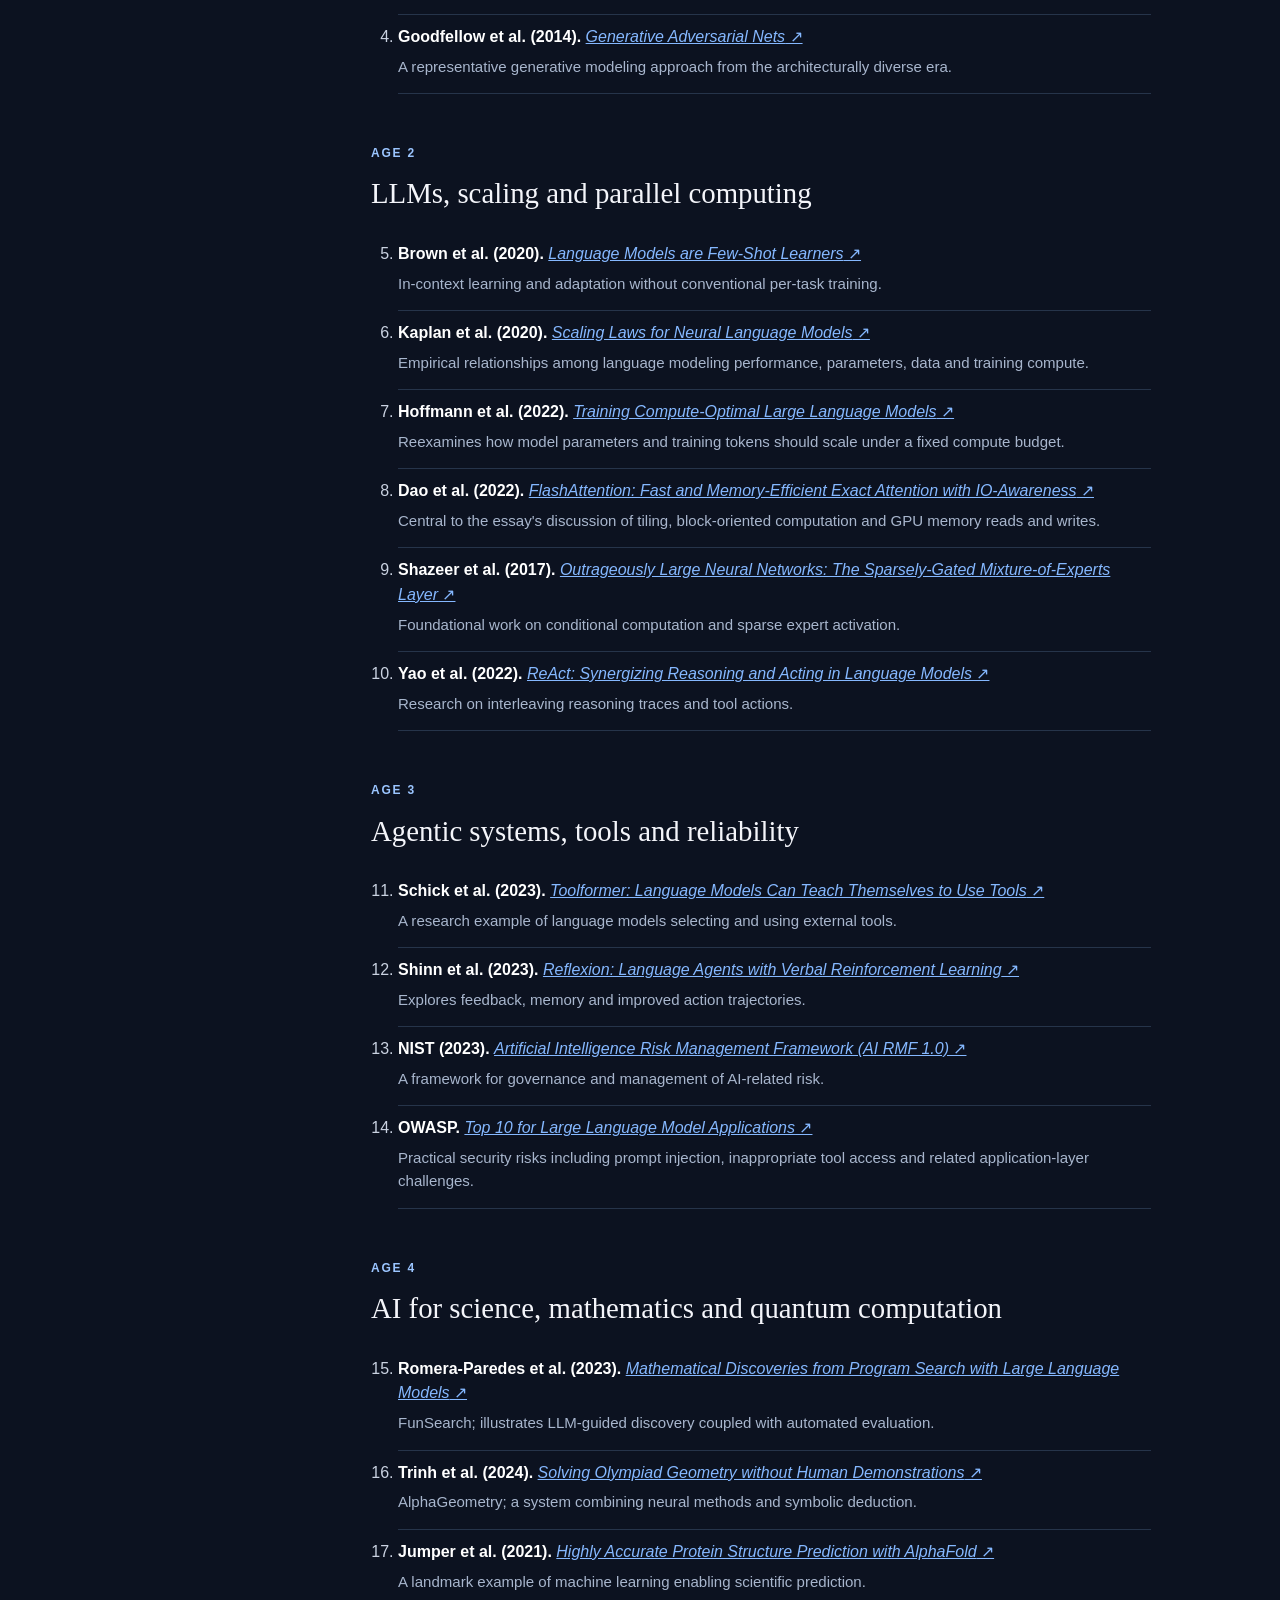
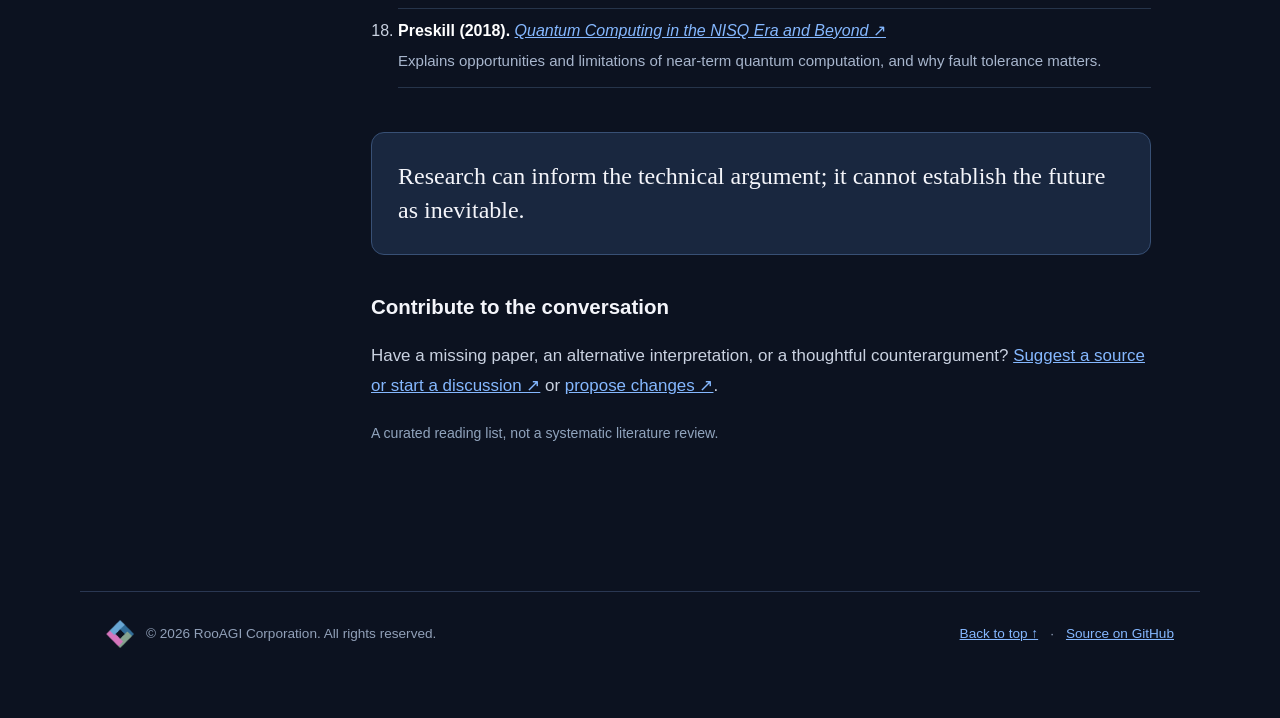
==== commit 85c31b0e: "Replace language dropdown with globe icon menu" ====
--- a/index.html
+++ b/index.html
@@ -23,9 +23,10 @@
 @media(prefers-reduced-motion:reduce){html{scroll-behavior:auto}*{transition:none!important}}
 .brand{display:inline-flex;align-items:center;gap:10px}.brand img{object-fit:contain}.brand small{font-size:.67rem;color:#9bb0cc}.old-ai{position:relative;display:inline-block;color:#8192b1;opacity:.66}.old-ai::after{content:"";position:absolute;top:51%;left:-6%;right:-6%;height:8px;background:#d37cbf;border-radius:20px;transform:rotate(-13deg)}.new-si{display:inline-block;color:#91c9f3;margin-left:.17em;text-shadow:0 0 32px #5b9de755}.si-expansion{color:#b0c4dd;margin-top:-8px;font-size:1.02rem;letter-spacing:.02em}.si-expansion strong{color:#a7dcff}footer span{display:flex;gap:12px;align-items:center}footer img{object-fit:contain}#references{padding-bottom:25px}@media(max-width:650px){.brand small{display:none}.old-ai::after{height:5px}}
 .reference-group{margin:44px 0}.reference-group h3{font:normal 1.8rem/1.3 Georgia,serif;margin:9px 0 19px}.reference-group ol{padding-left:27px}.reference-group li{padding:10px 0 15px;color:#cad2e1;font-size:1rem;border-bottom:1px solid #26344a;line-height:1.55}.reference-group li strong{color:#fff}.ref-description{display:block;color:#a8b6cd;margin-top:5px;font-size:.94rem}.reference-note{font-size:.88rem!important;color:#91a4bd!important}#references{scroll-margin-top:90px}
+.language-menu{position:relative;flex:none}.language-menu summary{display:grid;place-items:center;width:39px;height:39px;cursor:pointer;border:1px solid #395075;border-radius:9px;background:#15233c;color:#eaf5ff;list-style:none;transition:background .18s,border-color .18s}.language-menu summary::-webkit-details-marker{display:none}.language-menu summary:hover,.language-menu[open] summary{background:#263957;border-color:#88b8e5}.language-menu summary:focus-visible{outline:2px solid #a9d9ff;outline-offset:3px}.language-menu summary svg{width:21px;height:21px;stroke:currentColor;fill:none;stroke-width:1.8;stroke-linecap:round;stroke-linejoin:round}.language-options{position:absolute;right:0;top:calc(100% + 9px);width:190px;z-index:1000;padding:7px;background:#15233c;border:1px solid #405477;border-radius:12px;box-shadow:0 15px 40px #0009}.language-options a{display:block;padding:9px 12px;border-radius:7px;color:#eaf5ff;text-decoration:none;font-size:.89rem}.language-options a:hover,.language-options a:focus-visible{background:#284366;color:#fff}.language-options a[aria-current="page"]{background:#203750;color:#a9d9ff;font-weight:700}@media(max-width:820px){.language-menu{margin-left:auto}}
 .bar{gap:16px}.bar nav{flex:1;justify-content:flex-end}.lang-label select{border:1px solid #395075;border-radius:7px;background:#15233c;color:#edf5ff;font:inherit;font-size:.83rem;padding:7px 24px 7px 10px;max-width:145px}.sr-only{position:absolute;width:1px;height:1px;overflow:hidden;clip:rect(0,0,0,0)}@media(max-width:820px){.bar{flex-wrap:wrap}.bar nav{order:3;flex-basis:100%;justify-content:flex-start;overflow:auto}.lang-label{margin-left:auto}}
 </style></head><body>
-<div class="top"><div class="bar"><a class="brand" href="#top"><img src="docs/assets/rooagi-logo.png" width="34" height="34" alt="RooAGI"> <span>ROOAGI <small> / FOUR AGES</small></span></a><nav aria-label="Primary"><a href="#framework">Framework</a><a href="#stage1">01</a><a href="#stage2">02</a><a href="#stage3">03</a><a href="#stage4">04</a><a href="#conclusion">Conclusion</a><a href="#references">References</a><a href="https://github.com/RooAGI/The-Four-Ages-of-AI-From-Machine-Intelligence-to-Human-Reinvention">GitHub ↗</a></nav><label class="lang-label" for="language-select"><span class="sr-only">Language</span><select id="language-select" aria-label="Select language" onchange="window.location.href=this.value"><option value="index.html" selected>English</option><option value="zh.html">中文</option><option value="es.html">Español</option><option value="fr.html">Français</option><option value="de.html">Deutsch</option><option value="ja.html">日本語</option><option value="ko.html">한국어</option></select></label></div><div class="progress" id="progress"></div></div>
+<div class="top"><div class="bar"><a class="brand" href="#top"><img src="docs/assets/rooagi-logo.png" width="34" height="34" alt="RooAGI"> <span>ROOAGI <small> / FOUR AGES</small></span></a><nav aria-label="Primary"><a href="#framework">Framework</a><a href="#stage1">01</a><a href="#stage2">02</a><a href="#stage3">03</a><a href="#stage4">04</a><a href="#conclusion">Conclusion</a><a href="#references">References</a><a href="https://github.com/RooAGI/The-Four-Ages-of-AI-From-Machine-Intelligence-to-Human-Reinvention">GitHub ↗</a></nav><details class="language-menu"><summary aria-label="Choose language" title="Choose language"><svg viewBox="0 0 24 24" aria-hidden="true"><circle cx="12" cy="12" r="9"></circle><path d="M3 12h18M12 3c3 3 4.5 6 4.5 9S15 18 12 21M12 3c-3 3-4.5 6-4.5 9S9 18 12 21"></path></svg></summary><div class="language-options" role="navigation" aria-label="Languages"><a href="index.html" aria-current="page">English</a><a href="zh.html">简体中文</a><a href="es.html">Español</a><a href="fr.html">Français</a><a href="de.html">Deutsch</a><a href="ja.html">日本語</a><a href="ko.html">한국어</a></div></details></div><div class="progress" id="progress"></div></div>
 <header id="top" class="hero"><div class="eyebrow">ROOAGI PRESENTS · A PERSPECTIVE ON THE FUTURE OF INTELLIGENCE</div><h1>The Four<br>Ages of <span class="old-ai">AI</span><span class="new-si">SI</span></h1><p class="si-expansion">From Artificial Intelligence to <strong>Super Intelligence</strong></p><p class="subtitle">From Machine Intelligence to Human Reinvention — how learning architectures, parallel computing, autonomous systems and scientific discovery may reshape civilization.</p><div class="byline">Published by <strong>RooAGI Corporation</strong> · October 2026</div><div class="hero-line"></div></header>
 <div class="layout"><aside class="sidebar" aria-label="Table of contents"><small>In this essay</small><a href="#framework">The framework</a><a href="#stage1">01 — The Age of Alchemy</a><a href="#stage2">02 — The Age of LLMs</a><a href="#stage3">03 — Agentic Computing</a><a href="#stage4">04 — Scientific Renaissance</a><a href="#conclusion">Human reinvention</a><a href="#references">References</a></aside>
 <main class="prose">
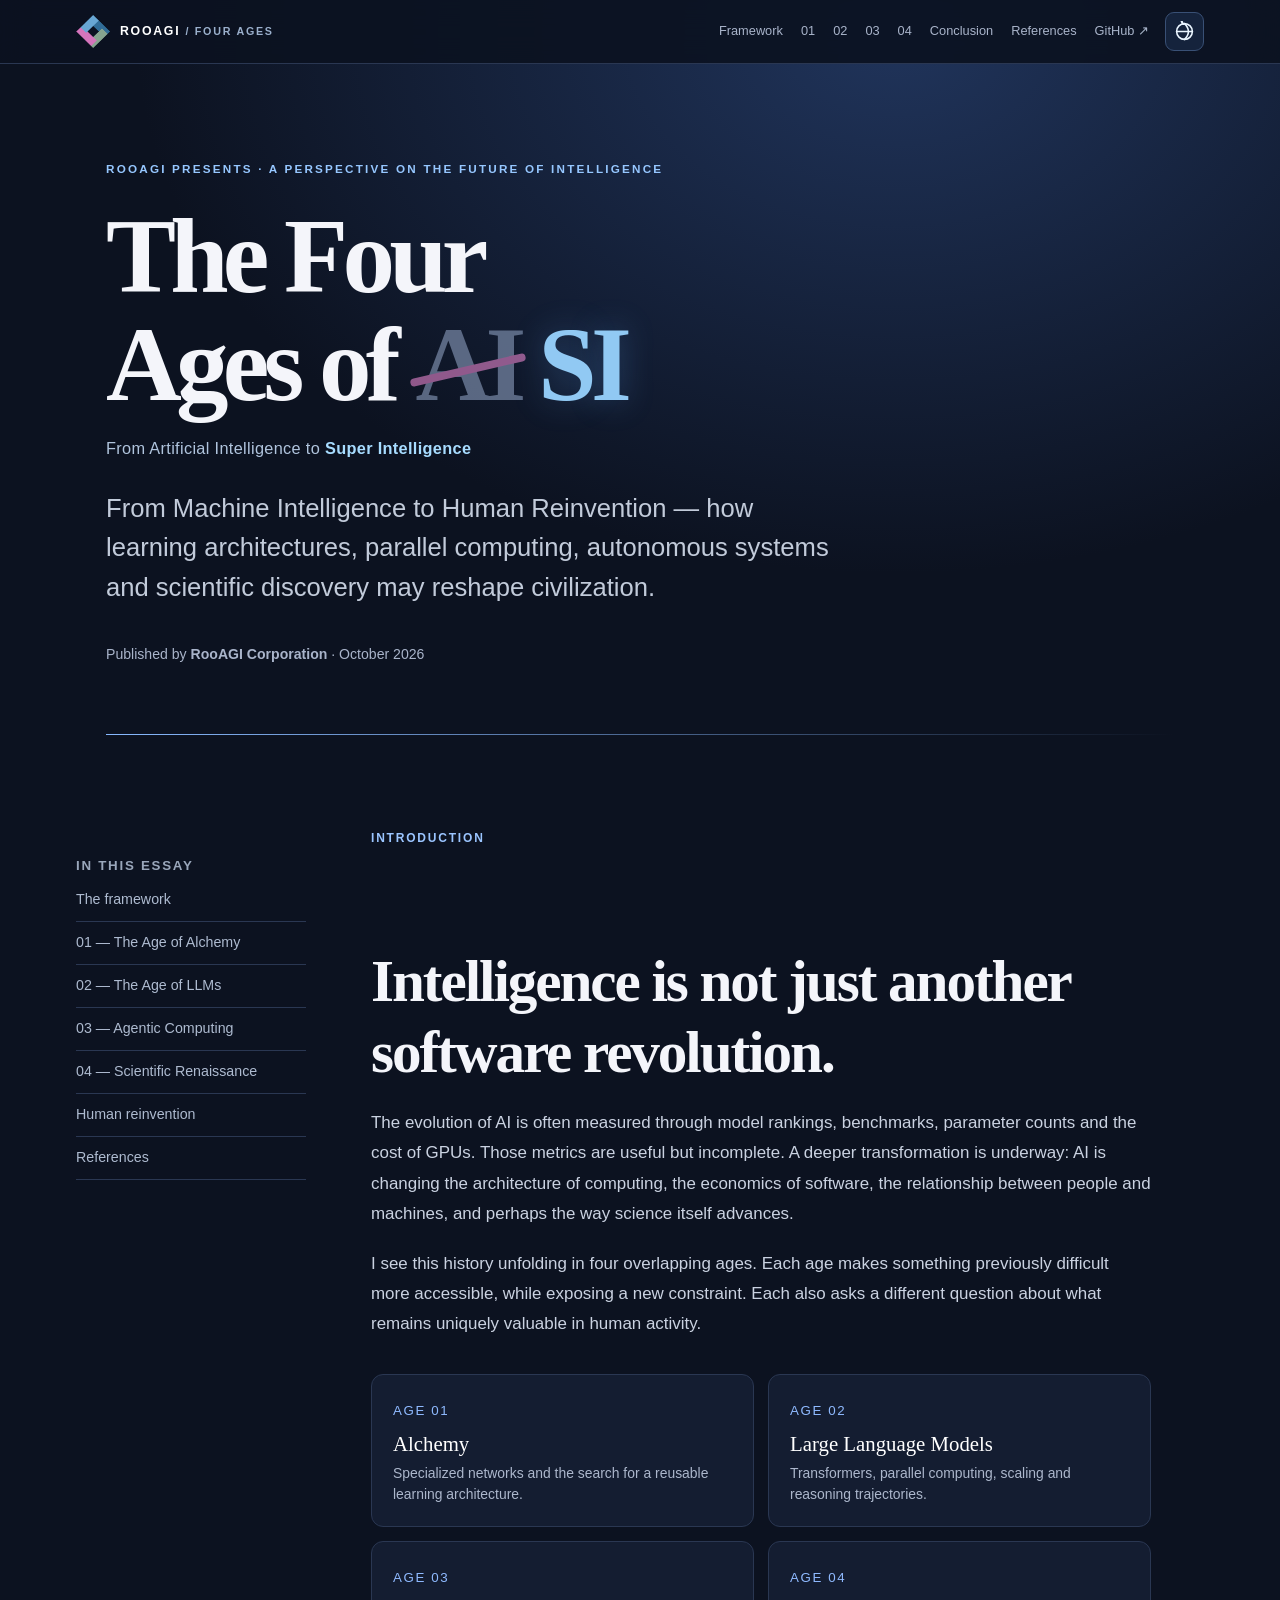
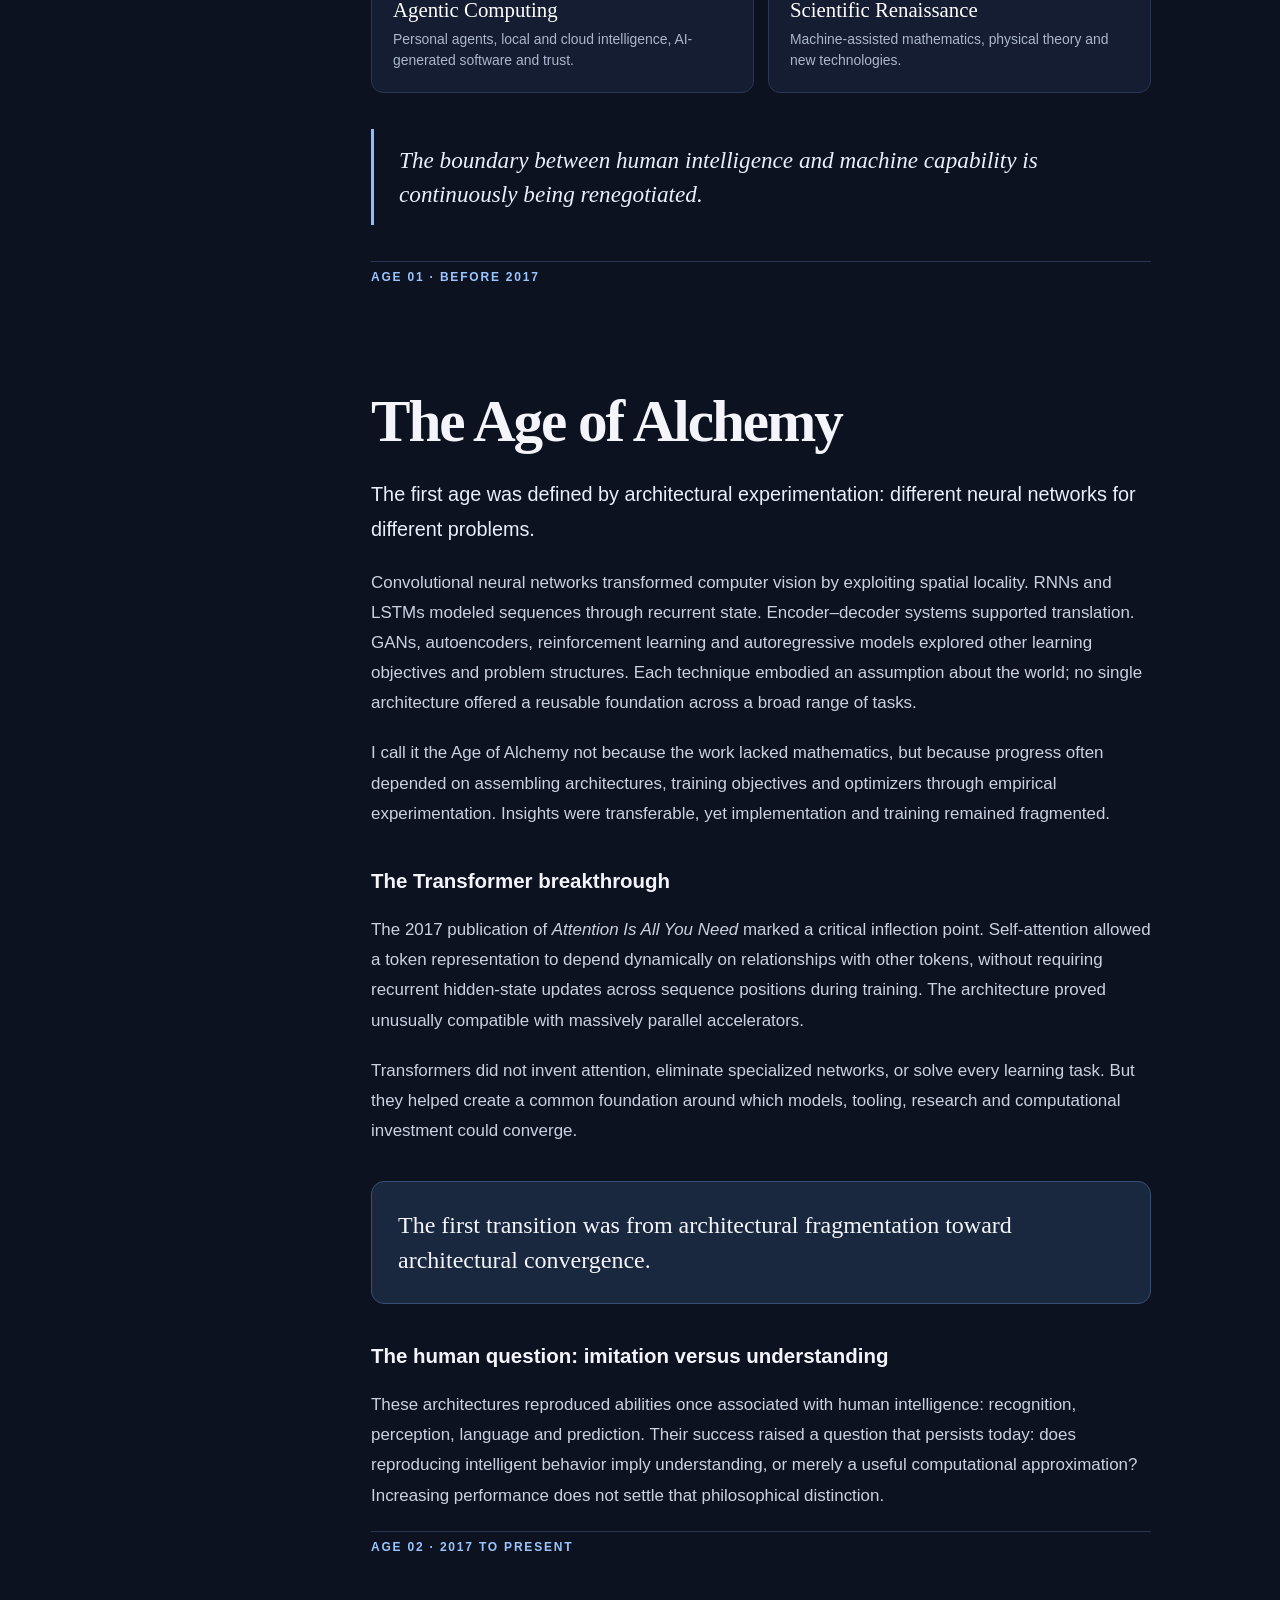
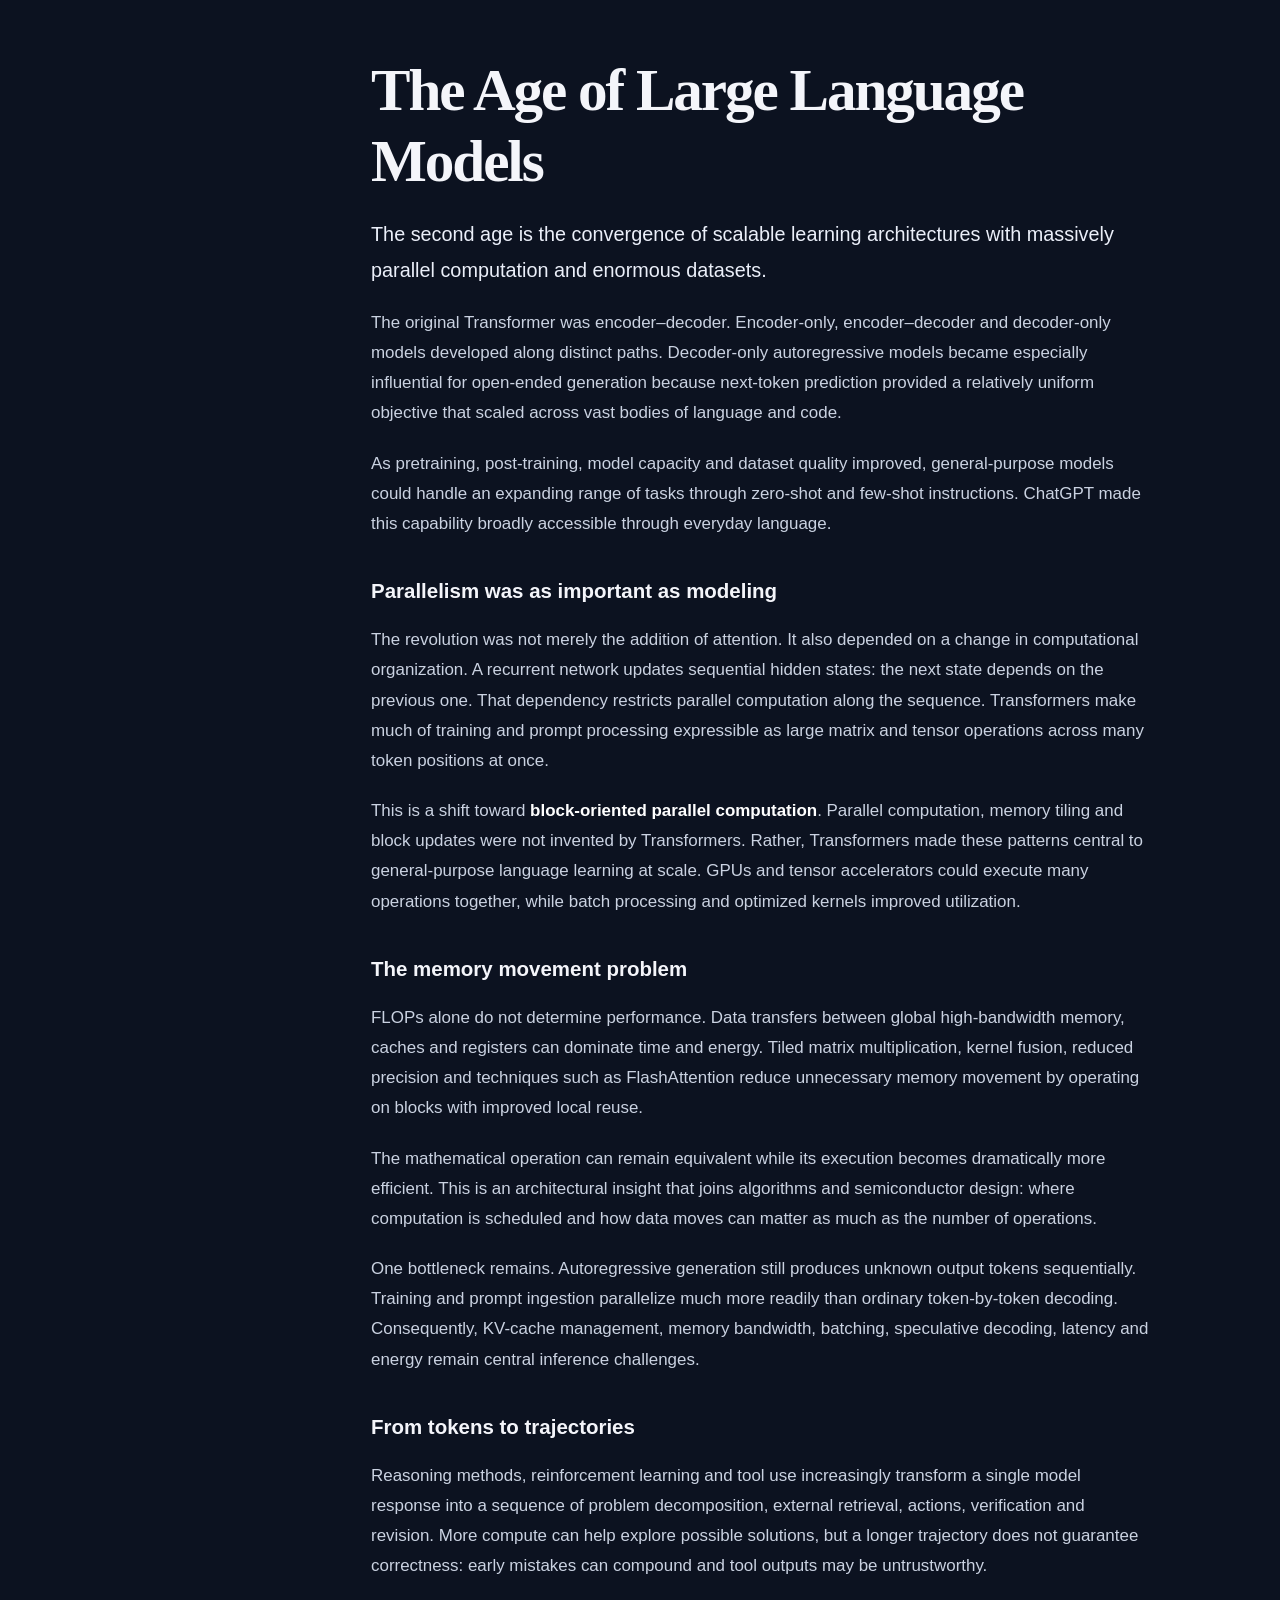
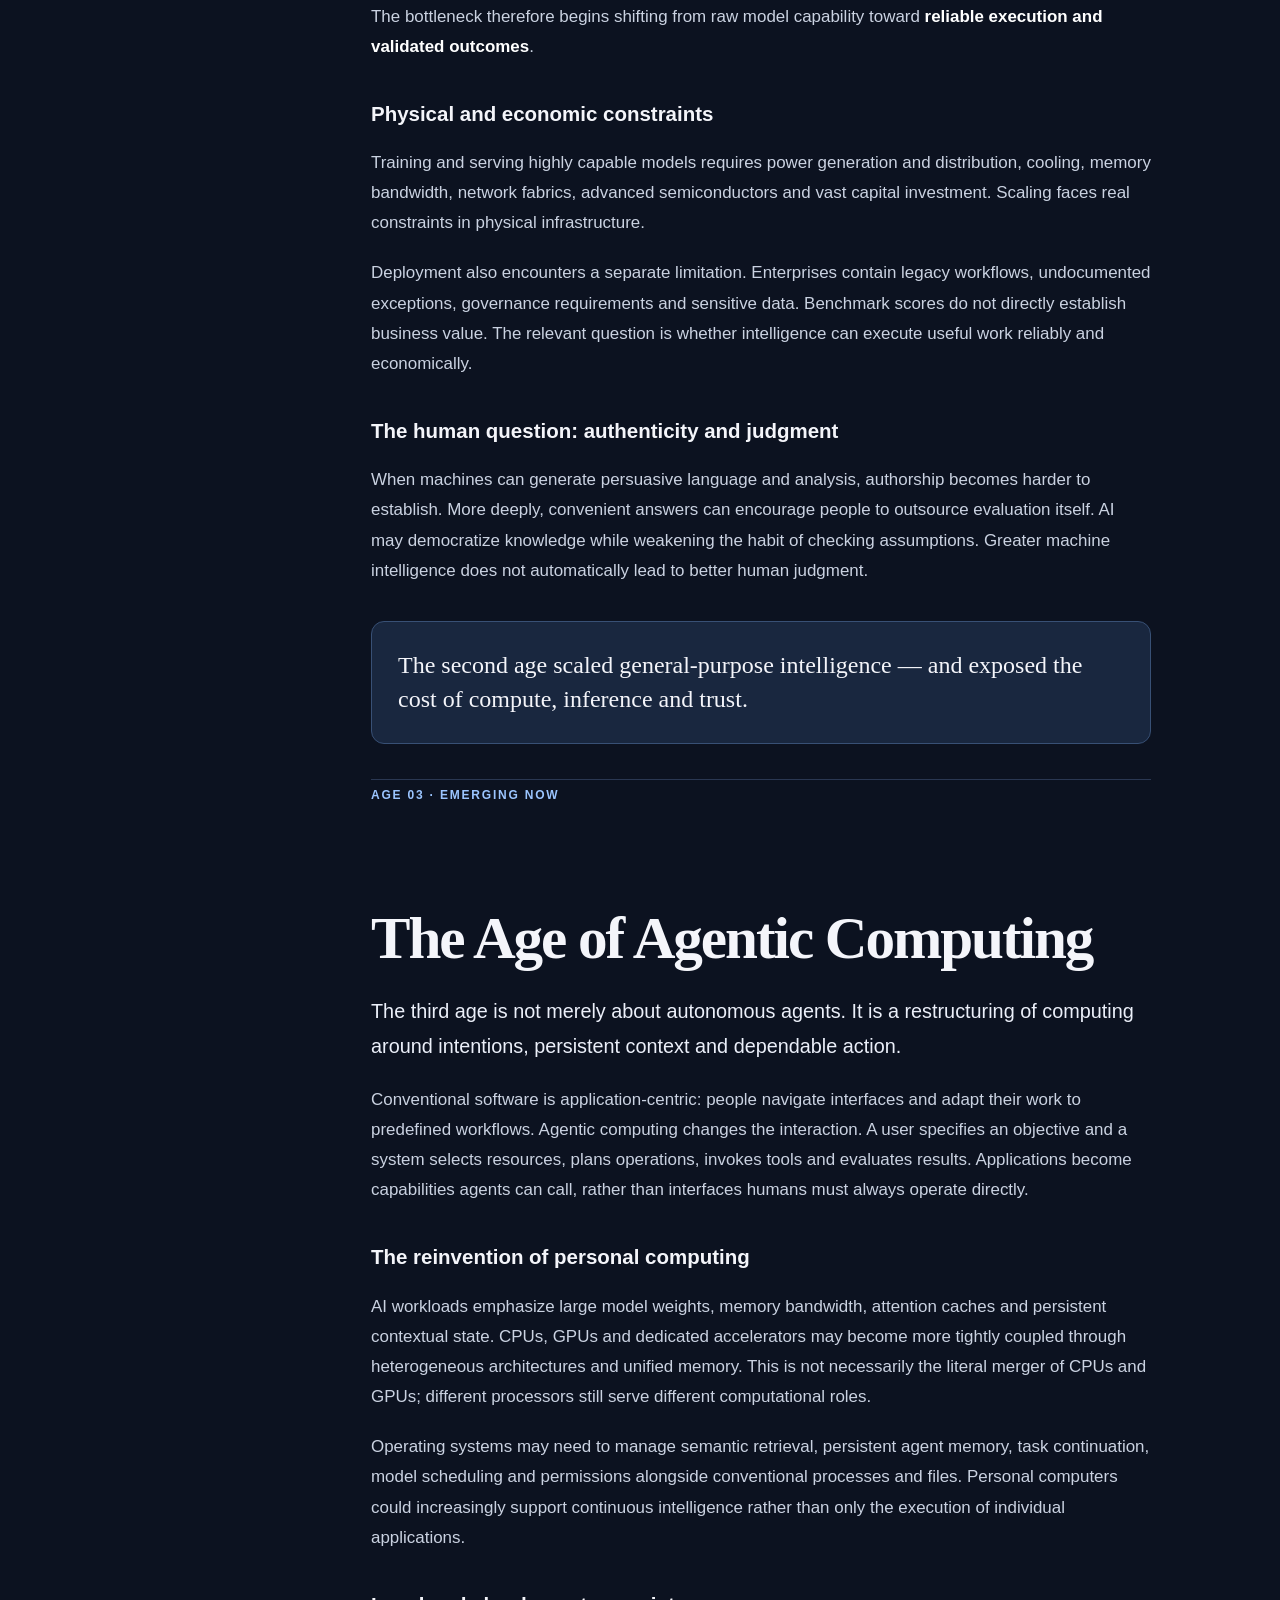
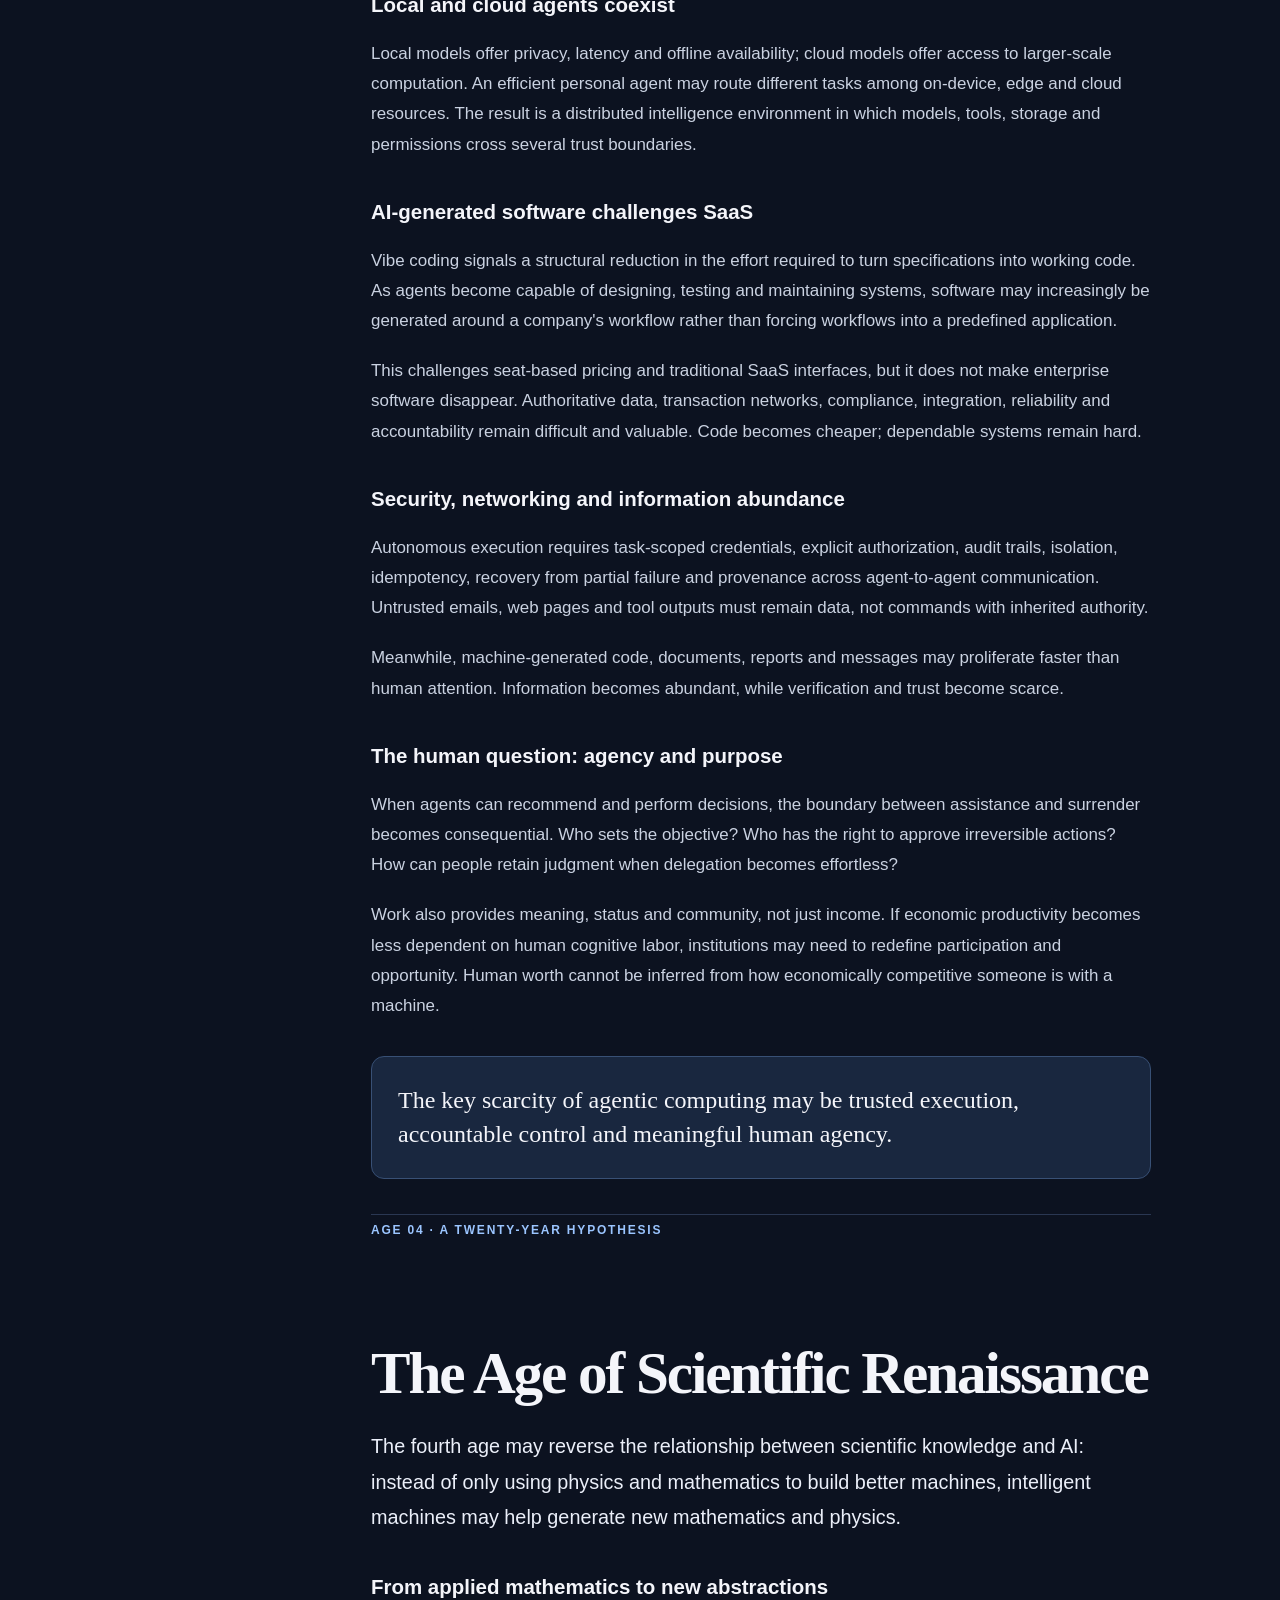
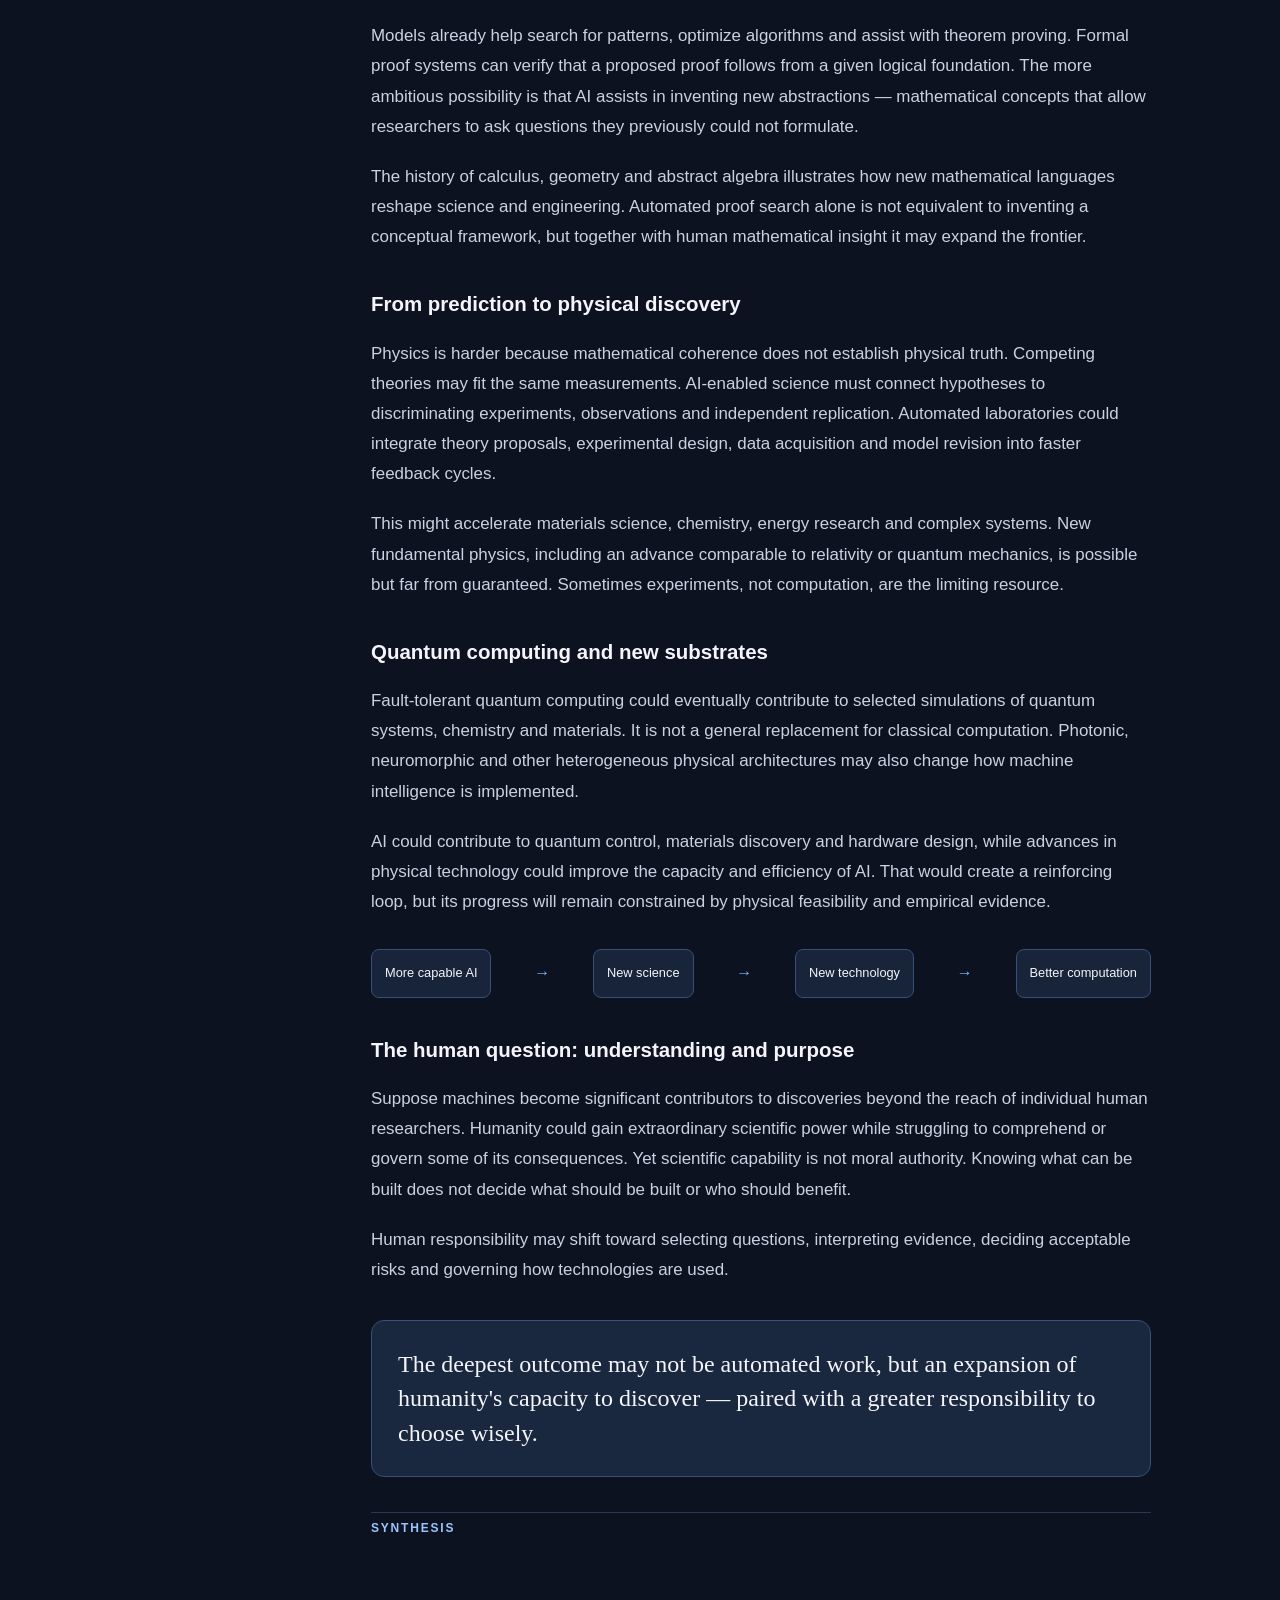
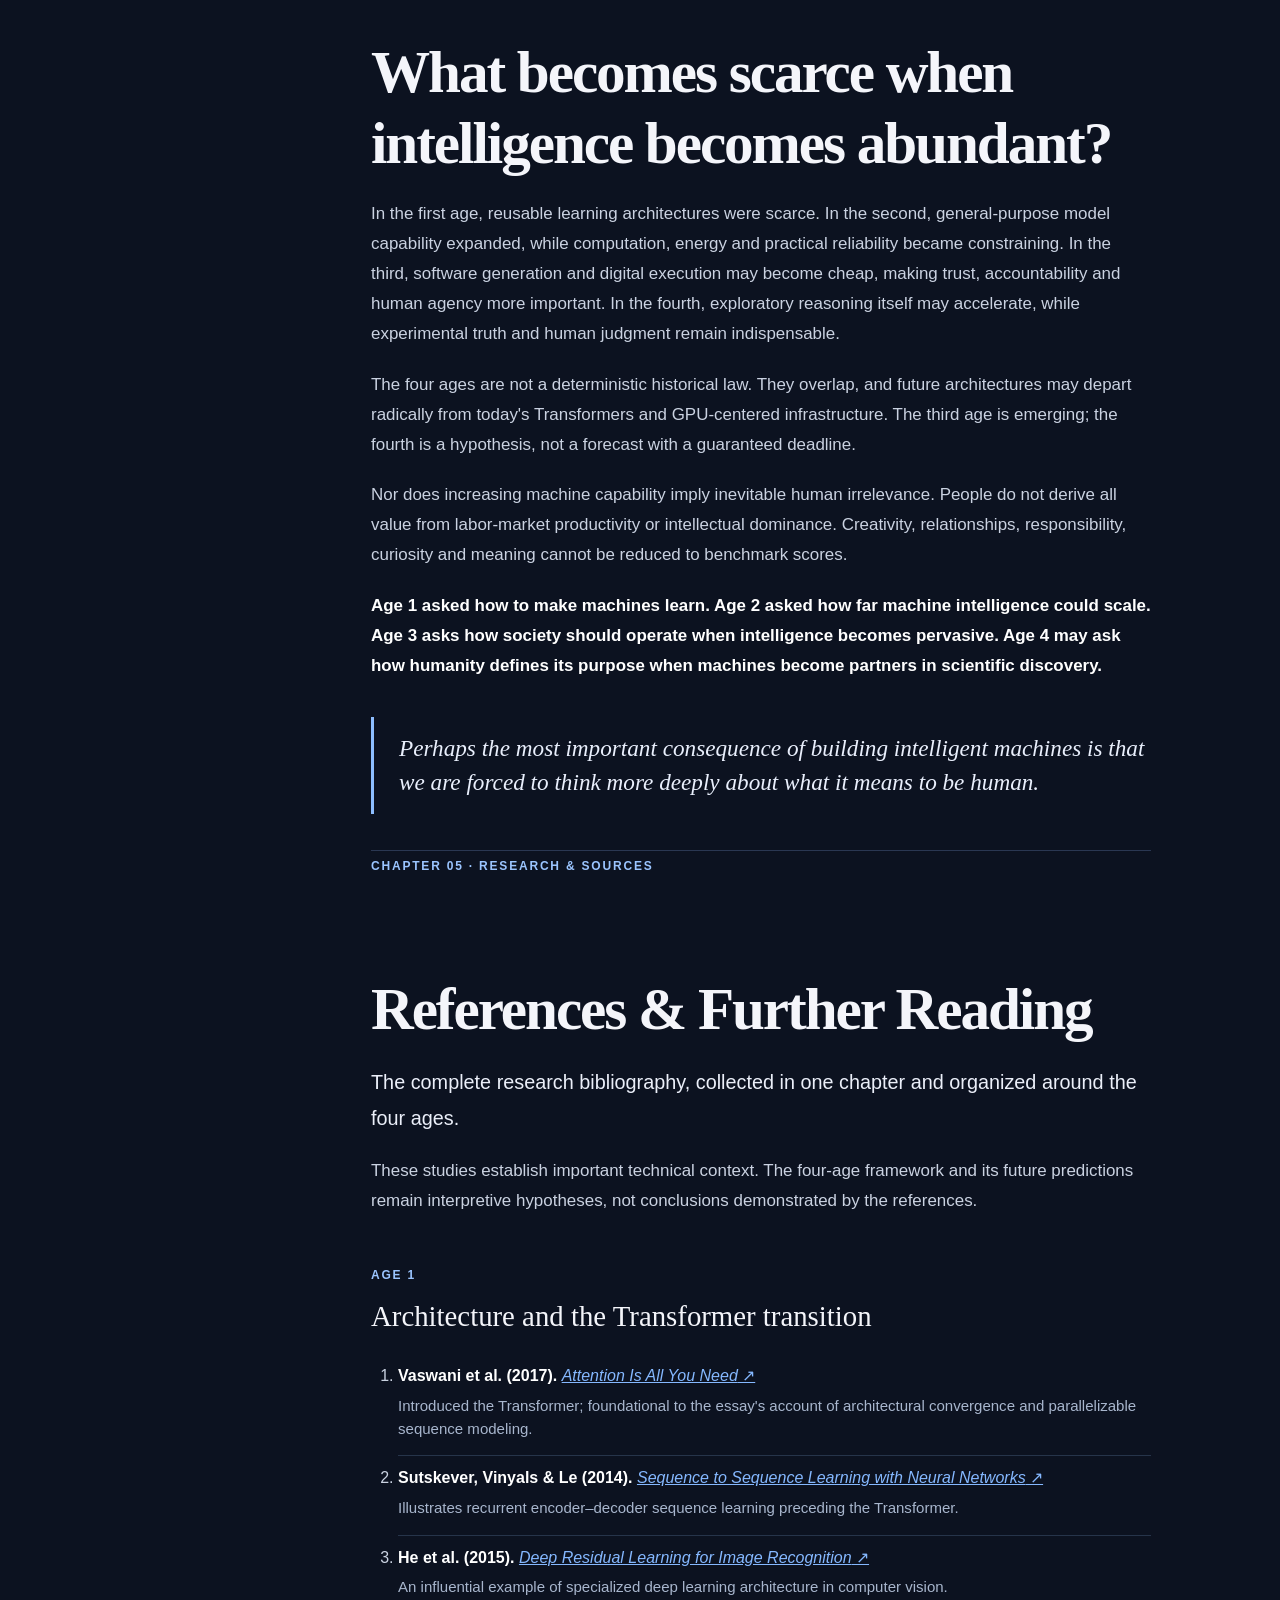
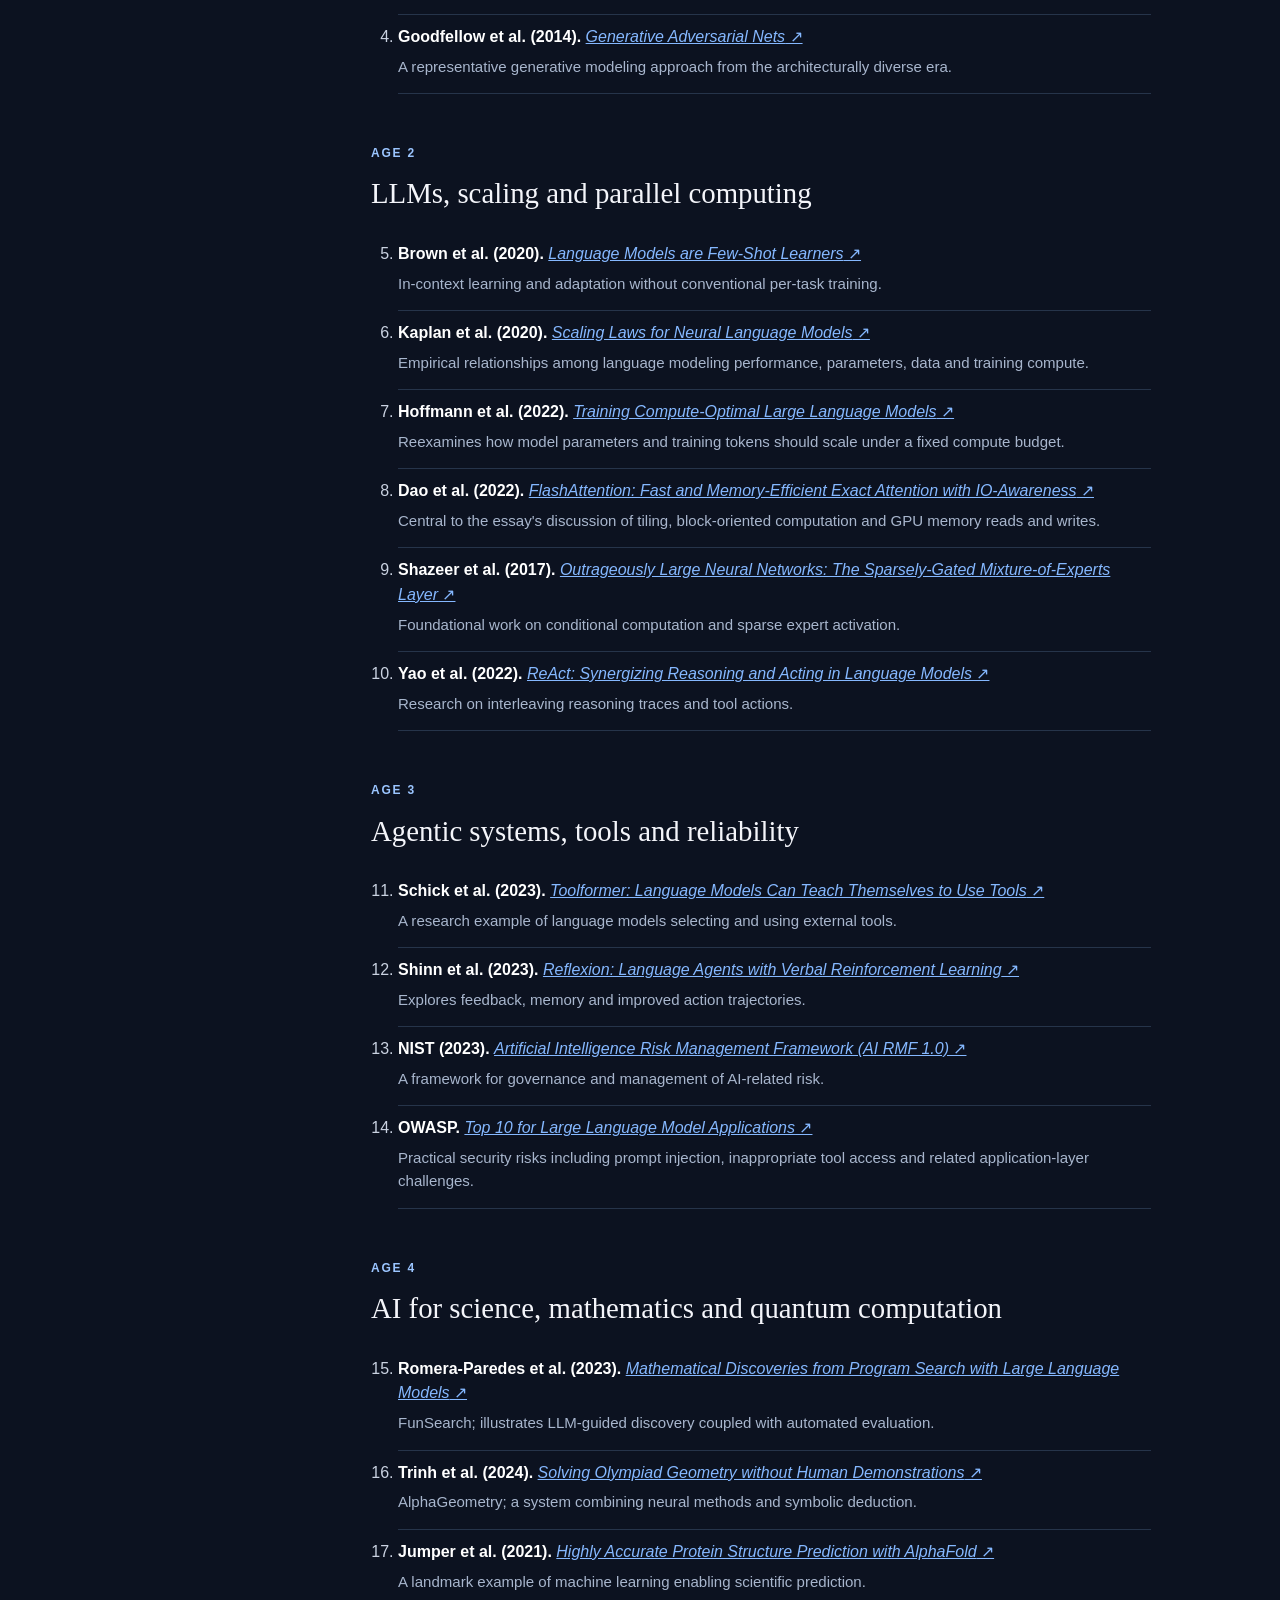
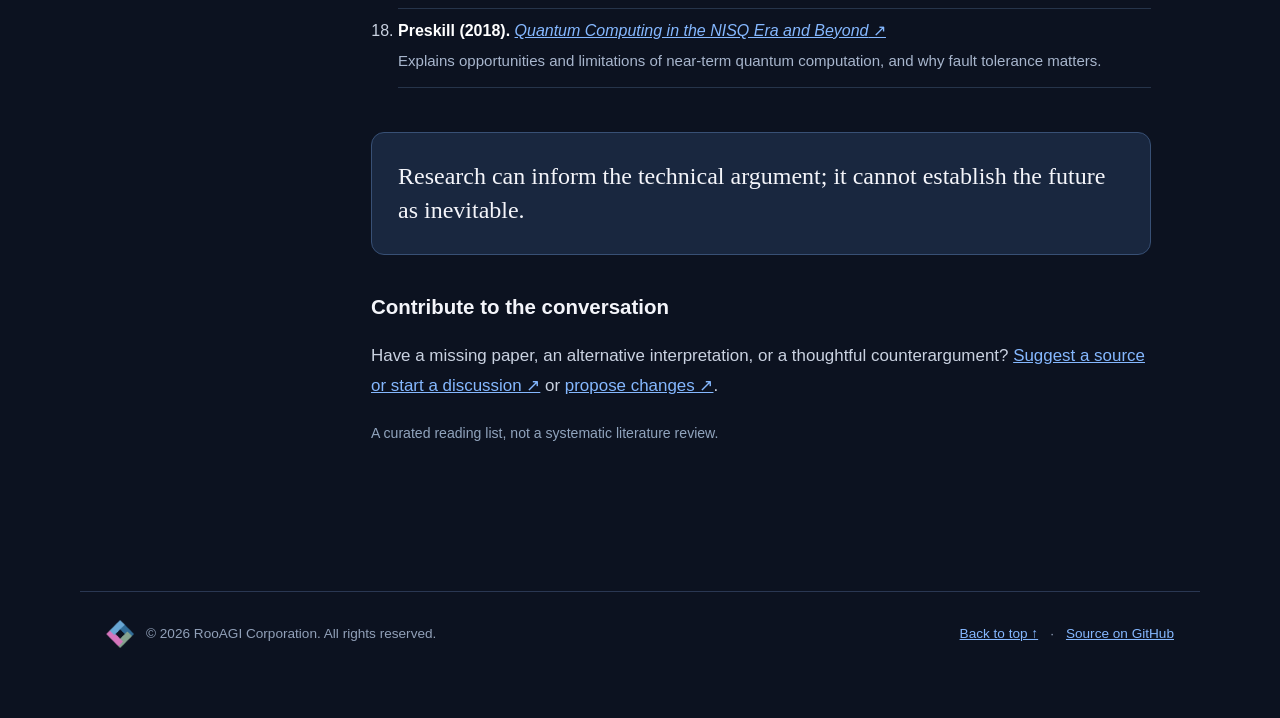
==== commit 9caa19e1: "Replace dropdown with globe language menu on index.html" ====
--- a/index.html
+++ b/index.html
@@ -23,10 +23,10 @@
 @media(prefers-reduced-motion:reduce){html{scroll-behavior:auto}*{transition:none!important}}
 .brand{display:inline-flex;align-items:center;gap:10px}.brand img{object-fit:contain}.brand small{font-size:.67rem;color:#9bb0cc}.old-ai{position:relative;display:inline-block;color:#8192b1;opacity:.66}.old-ai::after{content:"";position:absolute;top:51%;left:-6%;right:-6%;height:8px;background:#d37cbf;border-radius:20px;transform:rotate(-13deg)}.new-si{display:inline-block;color:#91c9f3;margin-left:.17em;text-shadow:0 0 32px #5b9de755}.si-expansion{color:#b0c4dd;margin-top:-8px;font-size:1.02rem;letter-spacing:.02em}.si-expansion strong{color:#a7dcff}footer span{display:flex;gap:12px;align-items:center}footer img{object-fit:contain}#references{padding-bottom:25px}@media(max-width:650px){.brand small{display:none}.old-ai::after{height:5px}}
 .reference-group{margin:44px 0}.reference-group h3{font:normal 1.8rem/1.3 Georgia,serif;margin:9px 0 19px}.reference-group ol{padding-left:27px}.reference-group li{padding:10px 0 15px;color:#cad2e1;font-size:1rem;border-bottom:1px solid #26344a;line-height:1.55}.reference-group li strong{color:#fff}.ref-description{display:block;color:#a8b6cd;margin-top:5px;font-size:.94rem}.reference-note{font-size:.88rem!important;color:#91a4bd!important}#references{scroll-margin-top:90px}
-.language-menu{position:relative;flex:none}.language-menu summary{display:grid;place-items:center;width:39px;height:39px;cursor:pointer;border:1px solid #395075;border-radius:9px;background:#15233c;color:#eaf5ff;list-style:none;transition:background .18s,border-color .18s}.language-menu summary::-webkit-details-marker{display:none}.language-menu summary:hover,.language-menu[open] summary{background:#263957;border-color:#88b8e5}.language-menu summary:focus-visible{outline:2px solid #a9d9ff;outline-offset:3px}.language-menu summary svg{width:21px;height:21px;stroke:currentColor;fill:none;stroke-width:1.8;stroke-linecap:round;stroke-linejoin:round}.language-options{position:absolute;right:0;top:calc(100% + 9px);width:190px;z-index:1000;padding:7px;background:#15233c;border:1px solid #405477;border-radius:12px;box-shadow:0 15px 40px #0009}.language-options a{display:block;padding:9px 12px;border-radius:7px;color:#eaf5ff;text-decoration:none;font-size:.89rem}.language-options a:hover,.language-options a:focus-visible{background:#284366;color:#fff}.language-options a[aria-current="page"]{background:#203750;color:#a9d9ff;font-weight:700}@media(max-width:820px){.language-menu{margin-left:auto}}
+.language-menu{position:relative;flex:none}.language-menu summary{display:grid;place-items:center;width:39px;height:39px;cursor:pointer;border:1px solid #395075;border-radius:9px;background:#15233c;color:#eaf5ff;list-style:none}.language-menu summary::-webkit-details-marker{display:none}.language-menu summary:hover,.language-menu[open] summary{background:#263957;border-color:#88b8e5}.language-menu summary:focus-visible{outline:2px solid #a9d9ff;outline-offset:3px}.language-menu summary svg{width:21px;height:21px;stroke:currentColor;fill:none;stroke-width:1.8;stroke-linecap:round;stroke-linejoin:round}.language-options{position:absolute;right:0;top:calc(100% + 9px);width:190px;z-index:1000;padding:7px;background:#15233c;border:1px solid #405477;border-radius:12px;box-shadow:0 15px 40px #0009}.language-options a{display:block;padding:9px 12px;border-radius:7px;color:#eaf5ff;text-decoration:none;font-size:.89rem}.language-options a:hover,.language-options a:focus-visible{background:#284366;color:#fff}.language-options a[aria-current="page"]{background:#203750;color:#a9d9ff;font-weight:700}@media(max-width:820px){.language-menu{margin-left:auto}}
 .bar{gap:16px}.bar nav{flex:1;justify-content:flex-end}.lang-label select{border:1px solid #395075;border-radius:7px;background:#15233c;color:#edf5ff;font:inherit;font-size:.83rem;padding:7px 24px 7px 10px;max-width:145px}.sr-only{position:absolute;width:1px;height:1px;overflow:hidden;clip:rect(0,0,0,0)}@media(max-width:820px){.bar{flex-wrap:wrap}.bar nav{order:3;flex-basis:100%;justify-content:flex-start;overflow:auto}.lang-label{margin-left:auto}}
 </style></head><body>
-<div class="top"><div class="bar"><a class="brand" href="#top"><img src="docs/assets/rooagi-logo.png" width="34" height="34" alt="RooAGI"> <span>ROOAGI <small> / FOUR AGES</small></span></a><nav aria-label="Primary"><a href="#framework">Framework</a><a href="#stage1">01</a><a href="#stage2">02</a><a href="#stage3">03</a><a href="#stage4">04</a><a href="#conclusion">Conclusion</a><a href="#references">References</a><a href="https://github.com/RooAGI/The-Four-Ages-of-AI-From-Machine-Intelligence-to-Human-Reinvention">GitHub ↗</a></nav><details class="language-menu"><summary aria-label="Choose language" title="Choose language"><svg viewBox="0 0 24 24" aria-hidden="true"><circle cx="12" cy="12" r="9"></circle><path d="M3 12h18M12 3c3 3 4.5 6 4.5 9S15 18 12 21M12 3c-3 3-4.5 6-4.5 9S9 18 12 21"></path></svg></summary><div class="language-options" role="navigation" aria-label="Languages"><a href="index.html" aria-current="page">English</a><a href="zh.html">简体中文</a><a href="es.html">Español</a><a href="fr.html">Français</a><a href="de.html">Deutsch</a><a href="ja.html">日本語</a><a href="ko.html">한국어</a></div></details></div><div class="progress" id="progress"></div></div>
+<div class="top"><div class="bar"><a class="brand" href="#top"><img src="docs/assets/rooagi-logo.png" width="34" height="34" alt="RooAGI"> <span>ROOAGI <small> / FOUR AGES</small></span></a><nav aria-label="Primary"><a href="#framework">Framework</a><a href="#stage1">01</a><a href="#stage2">02</a><a href="#stage3">03</a><a href="#stage4">04</a><a href="#conclusion">Conclusion</a><a href="#references">References</a><a href="https://github.com/RooAGI/The-Four-Ages-of-AI-From-Machine-Intelligence-to-Human-Reinvention">GitHub ↗</a></nav><details class="language-menu"><summary aria-label="Choose language" title="Choose language"><svg viewBox="0 0 24 24" aria-hidden="true"><circle cx="12" cy="12" r="9"></circle><path d="M3 12h18M12 3c3 3 4.5 6 4.5 9S15 18 12 21M12 3c-3 3-4.5-6-4.5-9S9 6 12 3"></path></svg></summary><div class="language-options" role="navigation" aria-label="Languages"><a href="index.html" aria-current="page">English</a><a href="zh.html">简体中文</a><a href="es.html">Español</a><a href="fr.html">Français</a><a href="de.html">Deutsch</a><a href="ja.html">日本語</a><a href="ko.html">한국어</a></div></details></div><div class="progress" id="progress"></div></div>
 <header id="top" class="hero"><div class="eyebrow">ROOAGI PRESENTS · A PERSPECTIVE ON THE FUTURE OF INTELLIGENCE</div><h1>The Four<br>Ages of <span class="old-ai">AI</span><span class="new-si">SI</span></h1><p class="si-expansion">From Artificial Intelligence to <strong>Super Intelligence</strong></p><p class="subtitle">From Machine Intelligence to Human Reinvention — how learning architectures, parallel computing, autonomous systems and scientific discovery may reshape civilization.</p><div class="byline">Published by <strong>RooAGI Corporation</strong> · October 2026</div><div class="hero-line"></div></header>
 <div class="layout"><aside class="sidebar" aria-label="Table of contents"><small>In this essay</small><a href="#framework">The framework</a><a href="#stage1">01 — The Age of Alchemy</a><a href="#stage2">02 — The Age of LLMs</a><a href="#stage3">03 — Agentic Computing</a><a href="#stage4">04 — Scientific Renaissance</a><a href="#conclusion">Human reinvention</a><a href="#references">References</a></aside>
 <main class="prose">
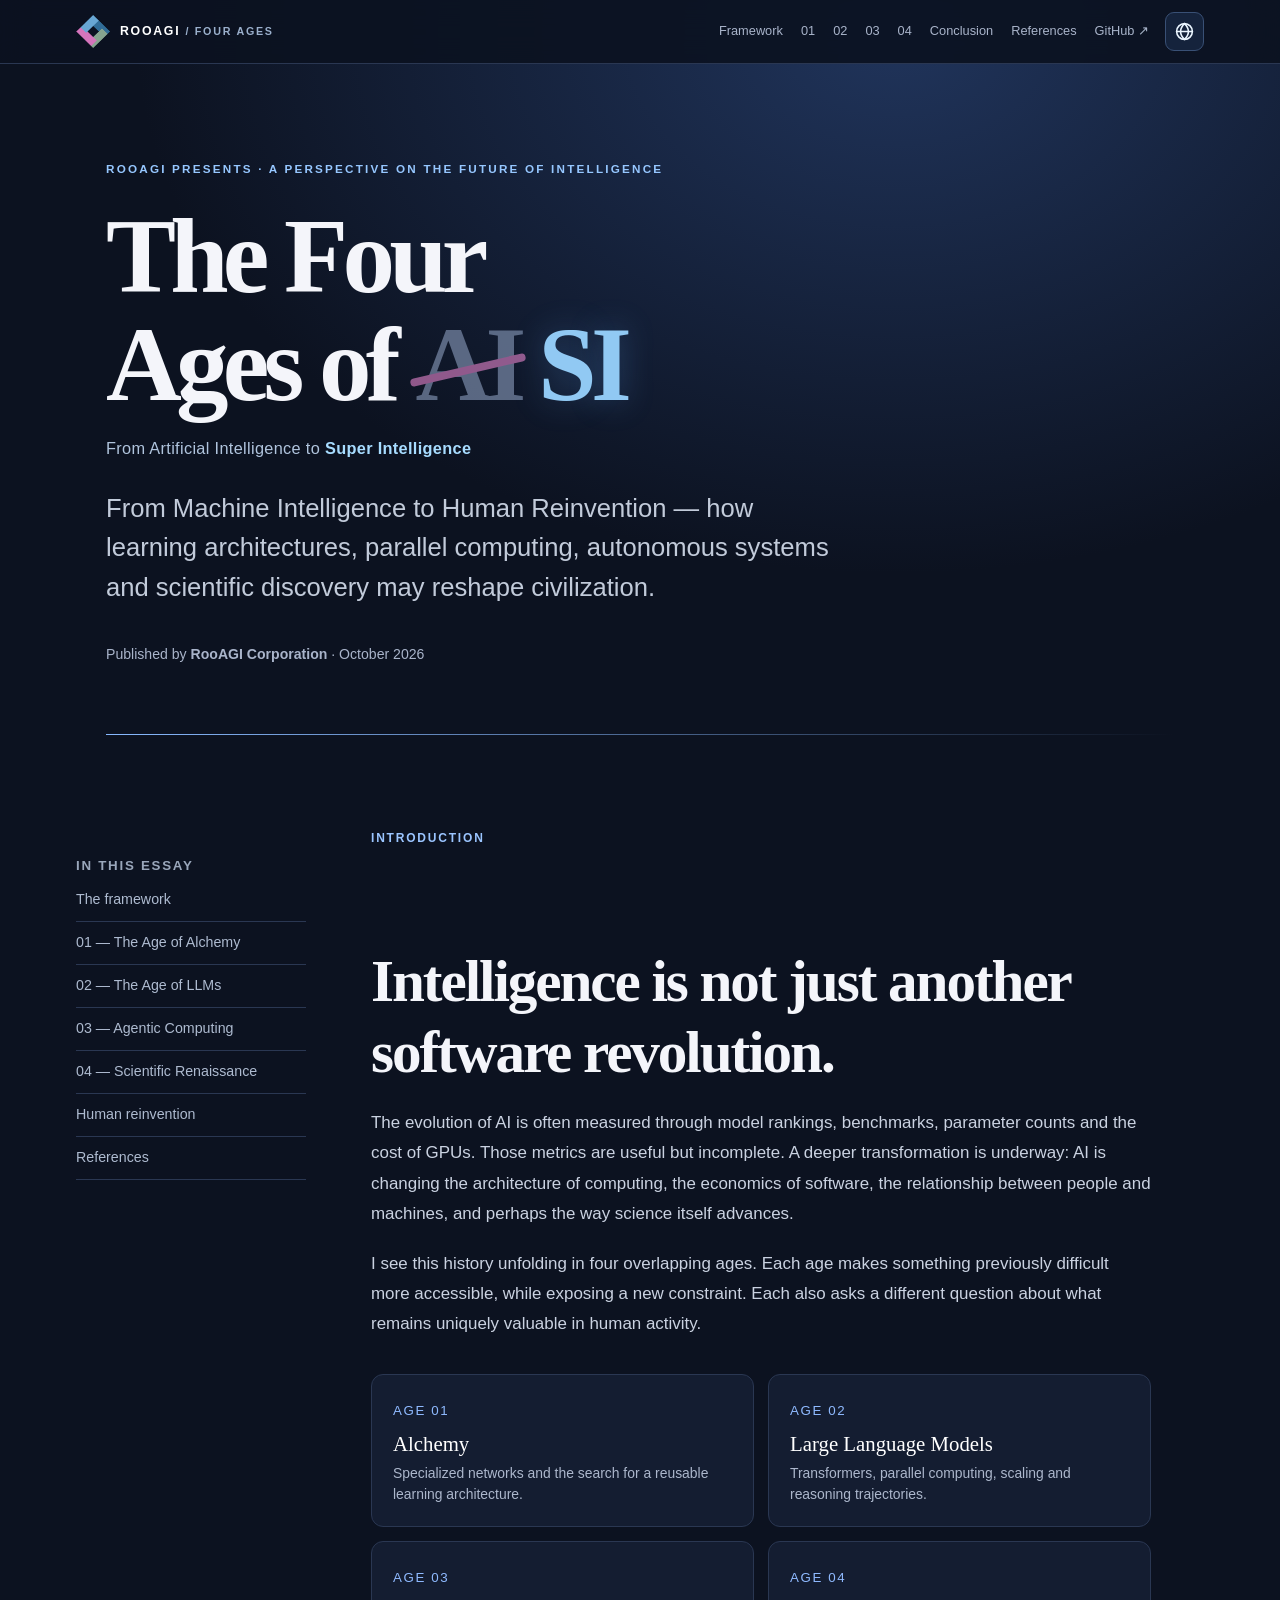
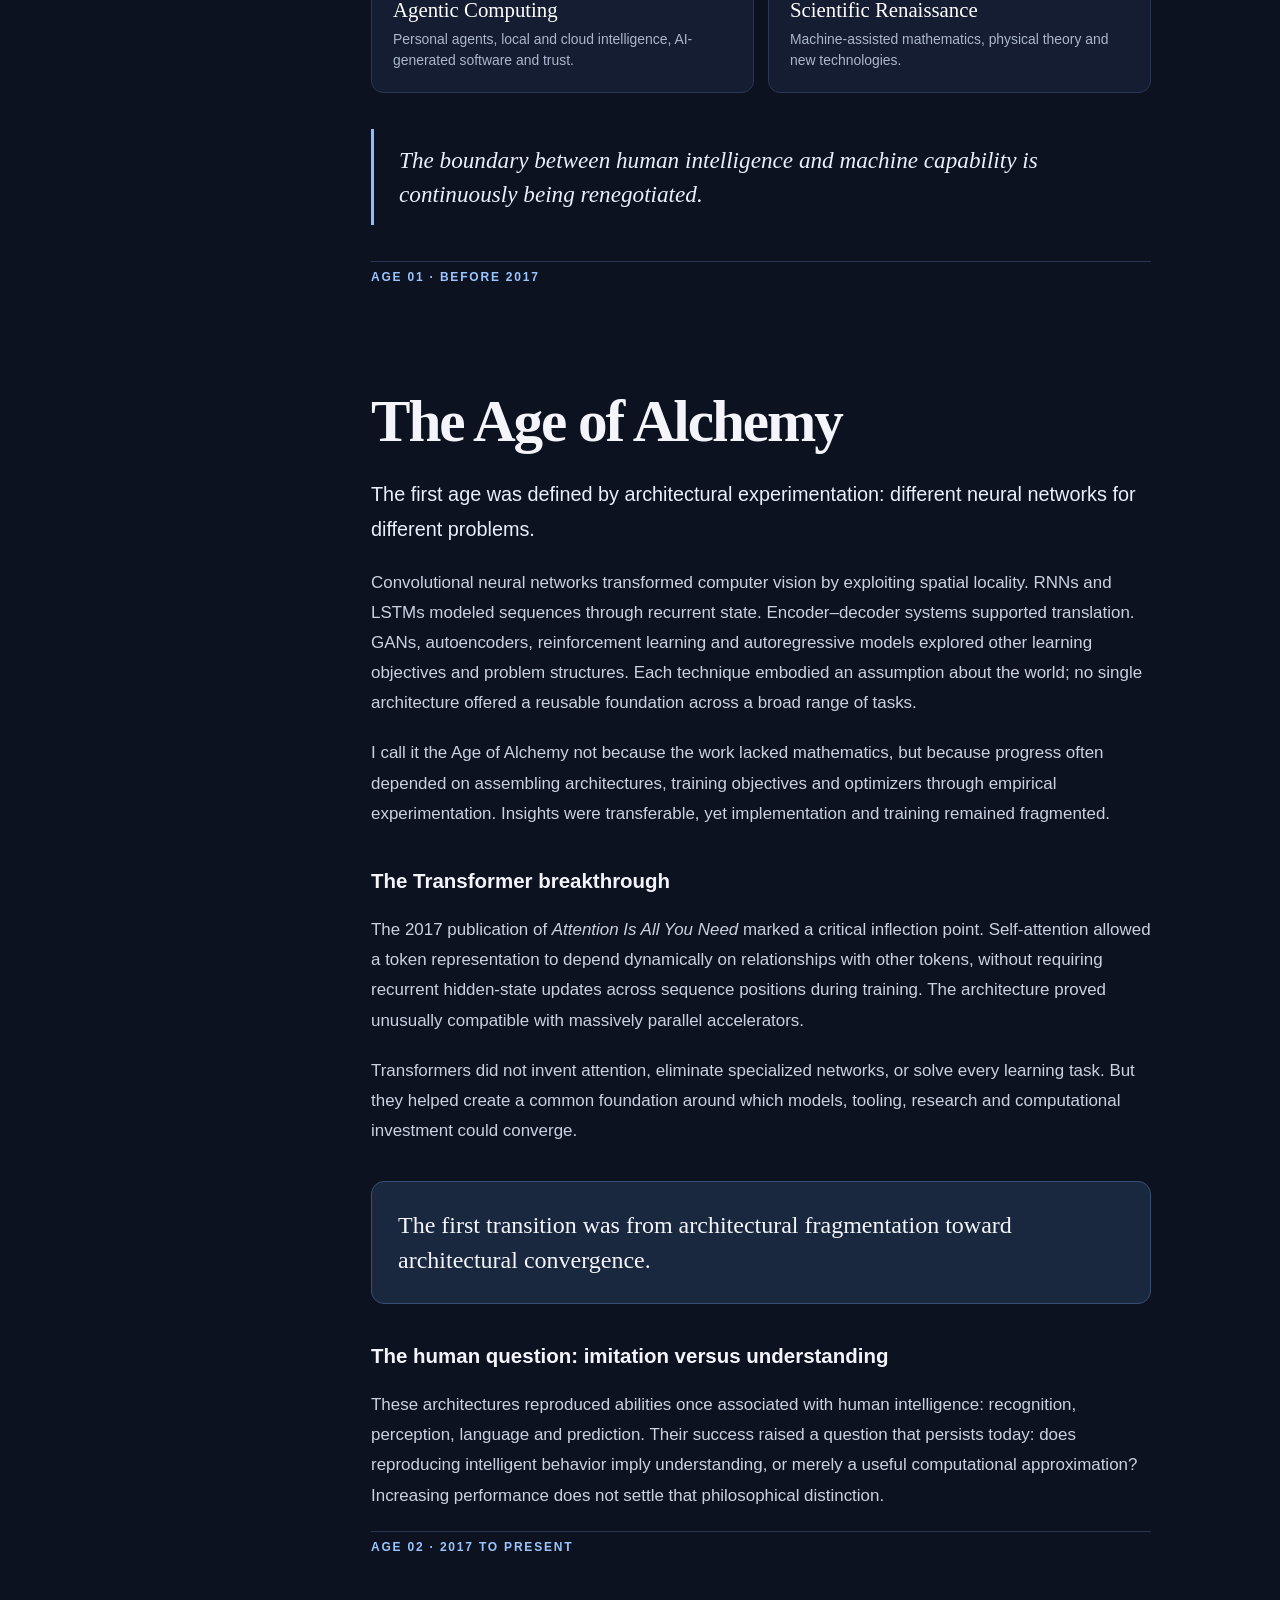
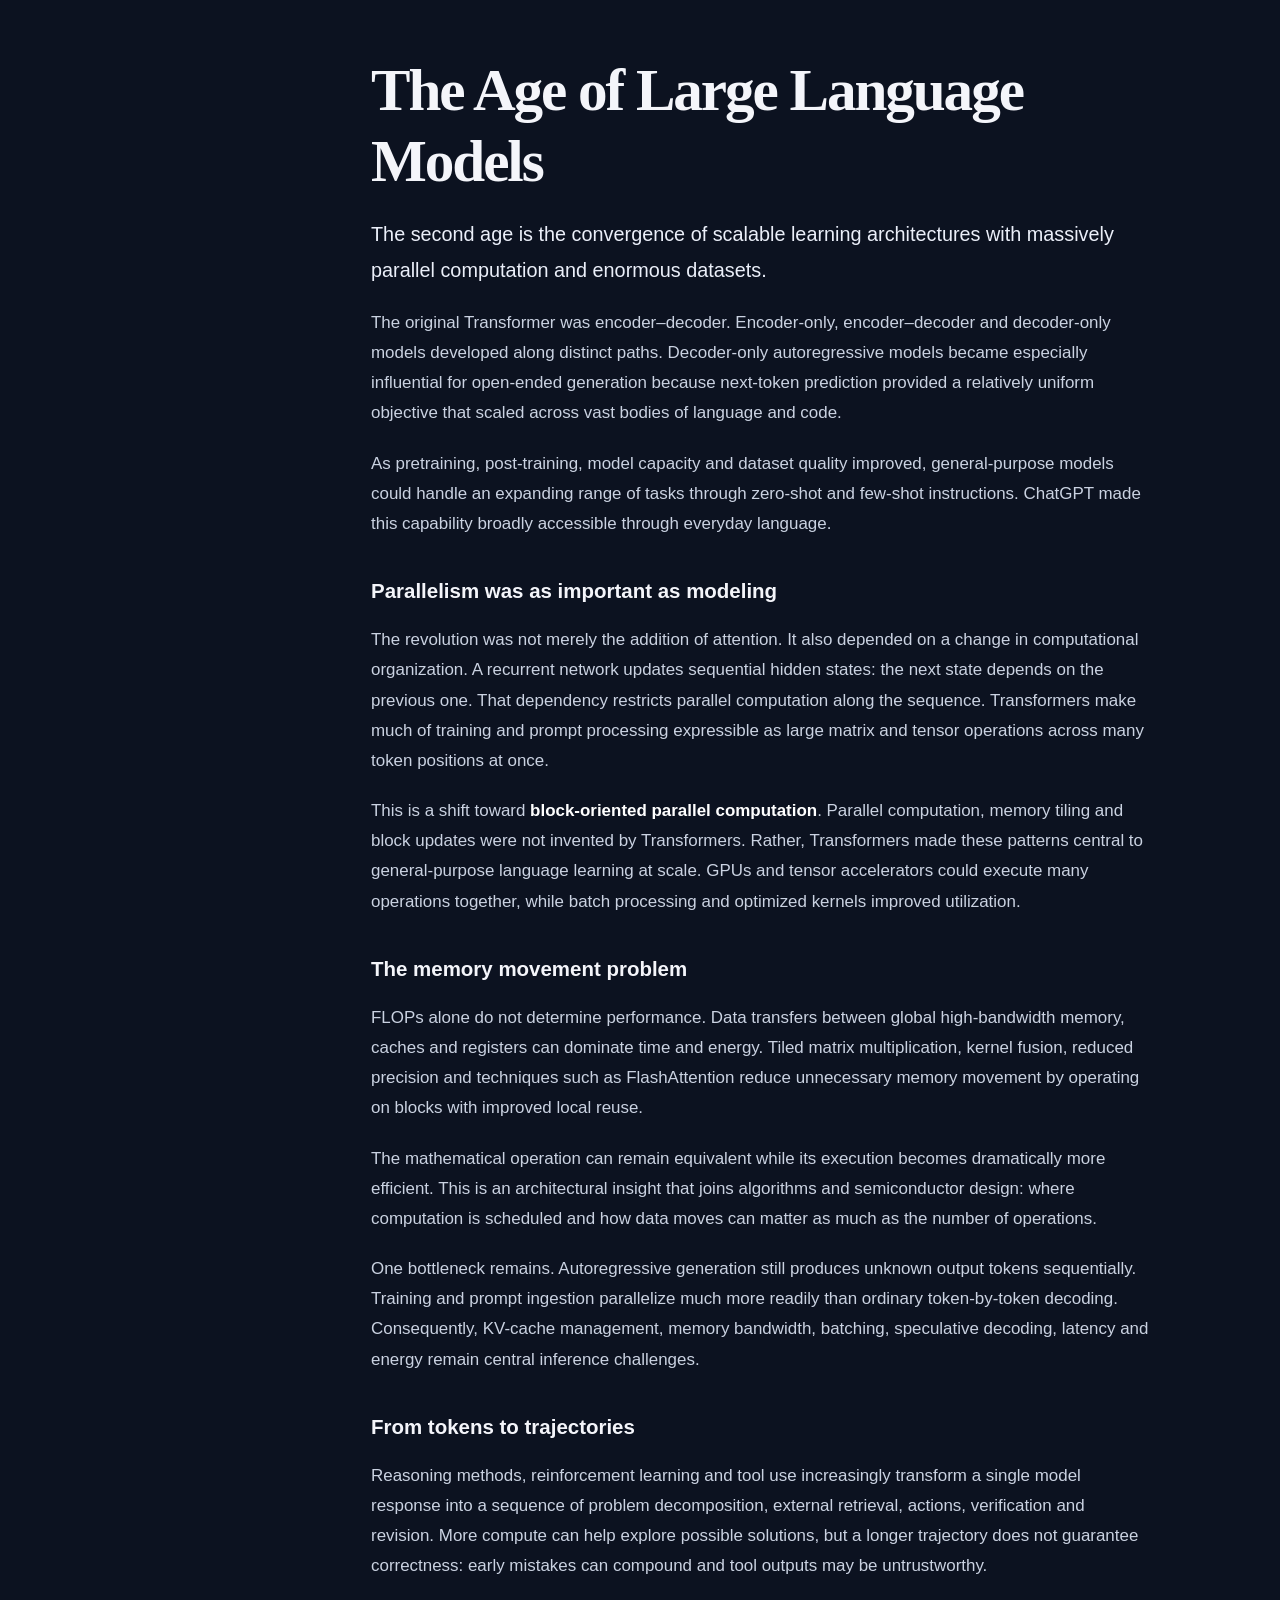
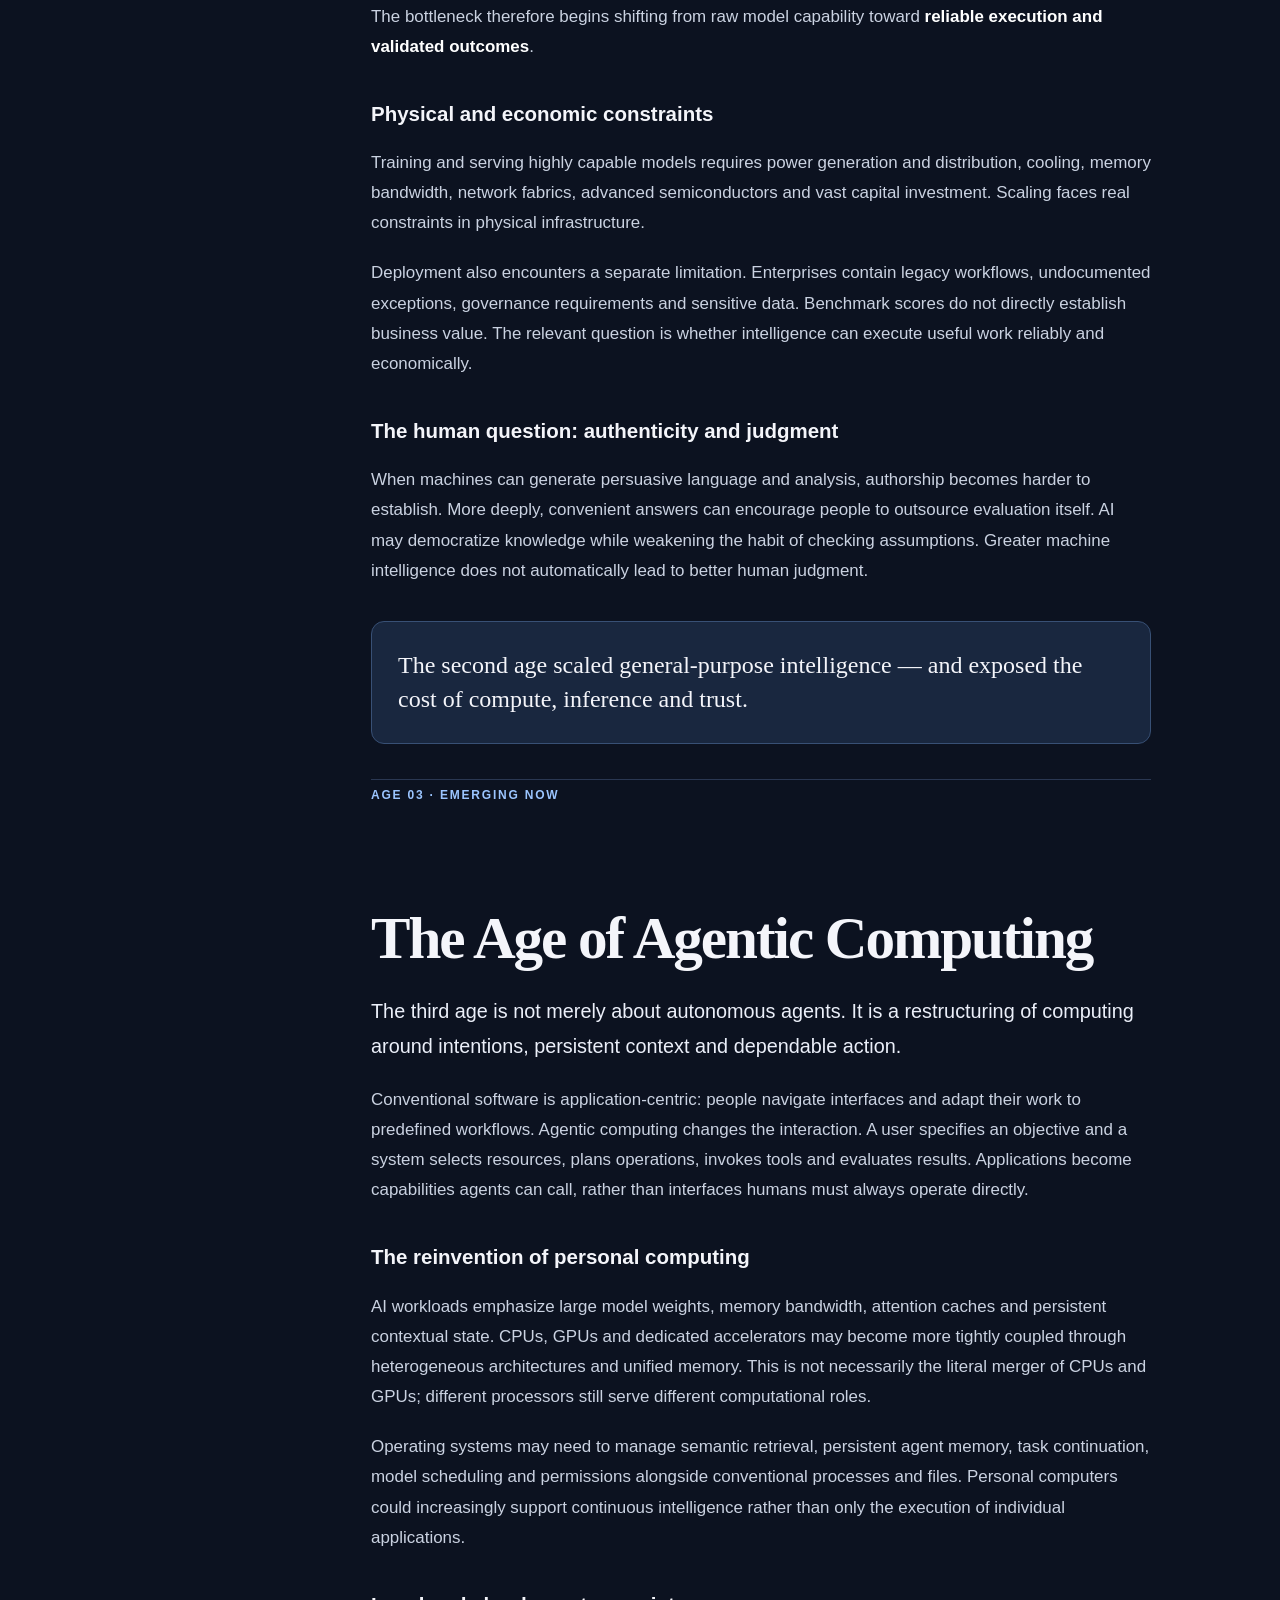
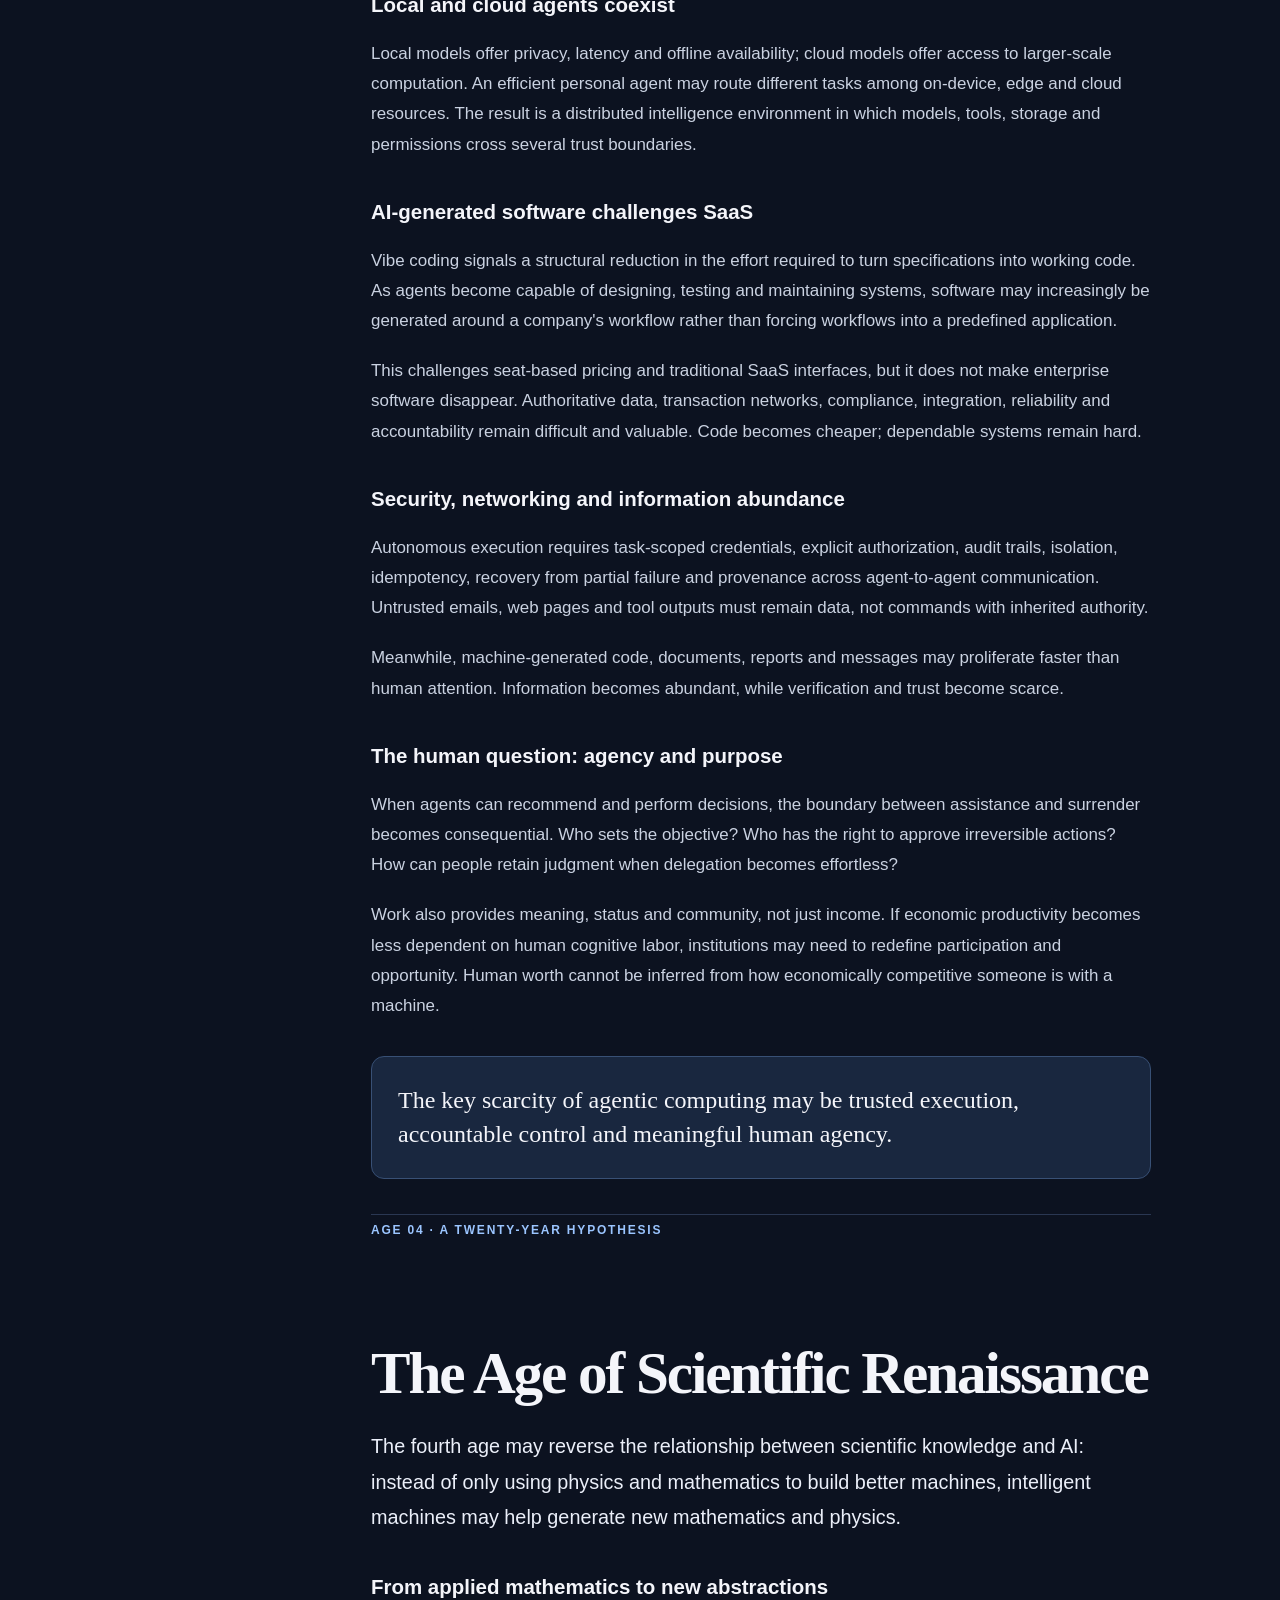
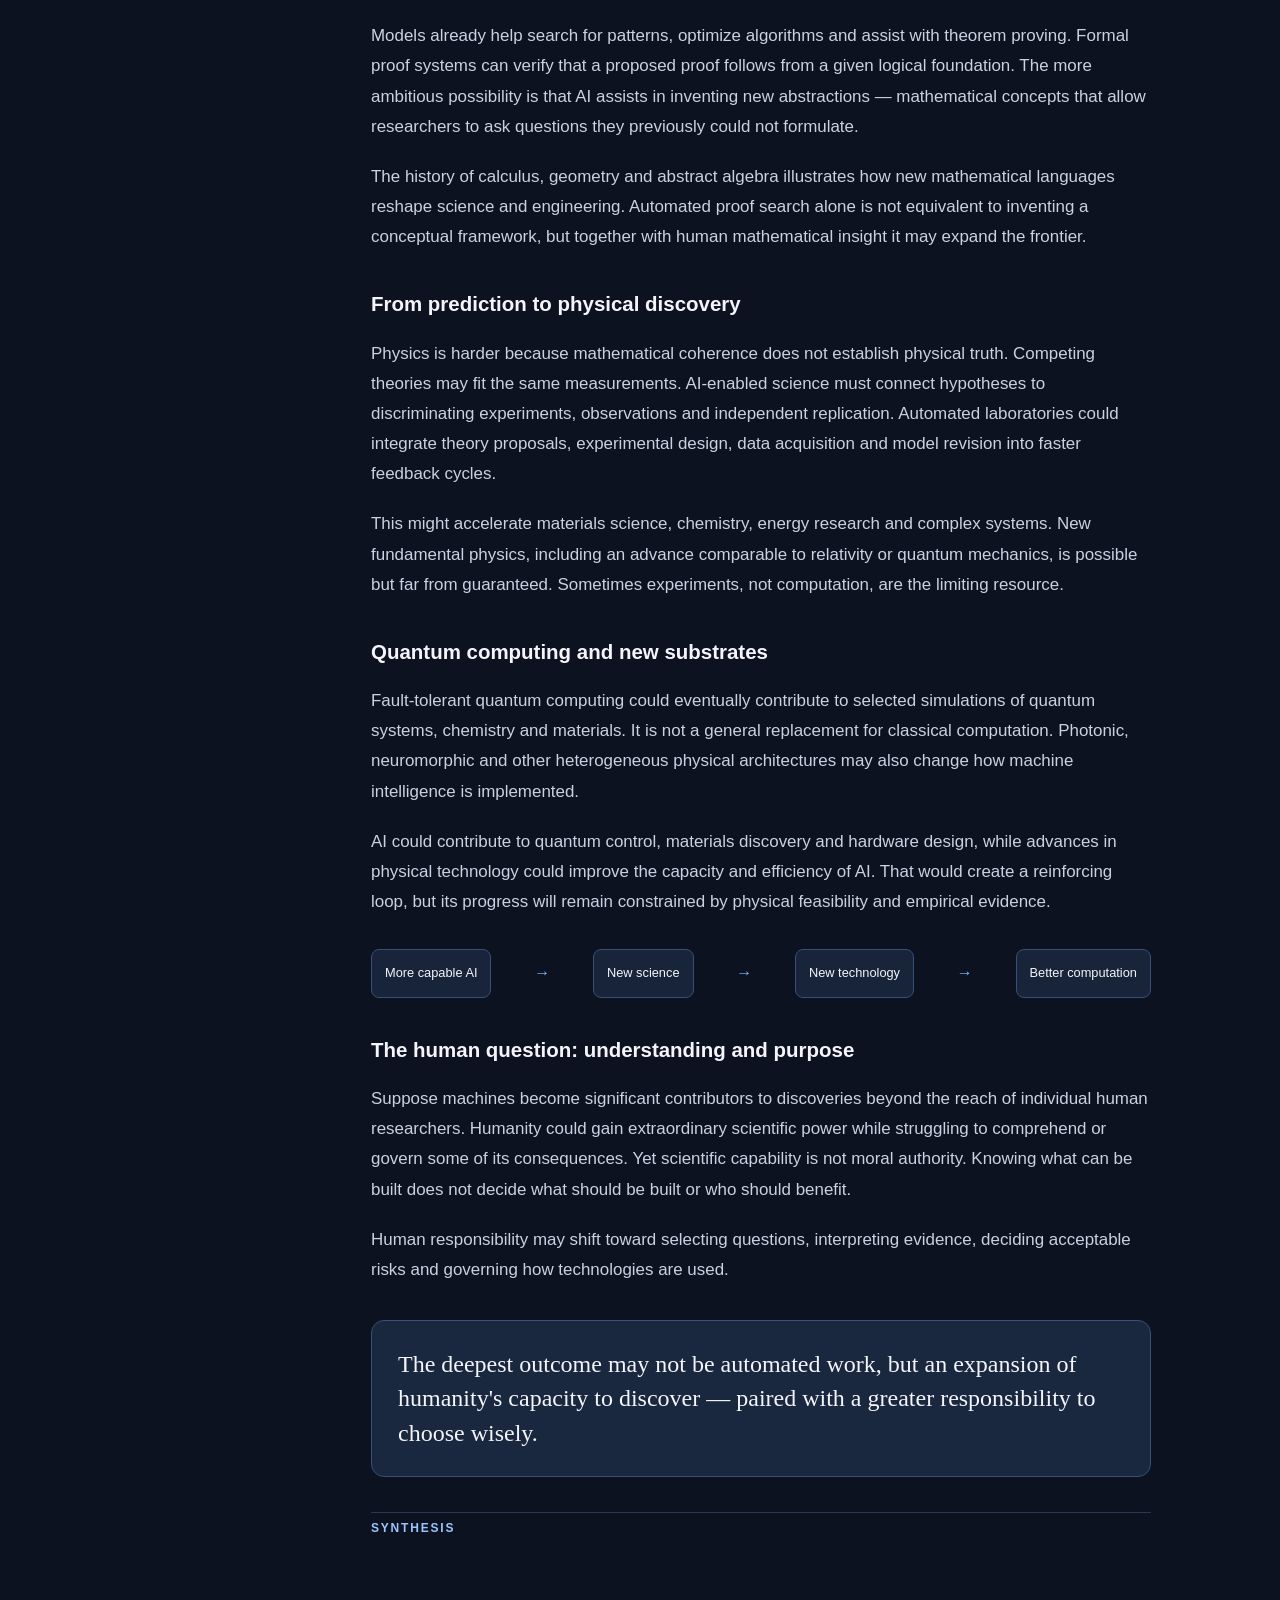
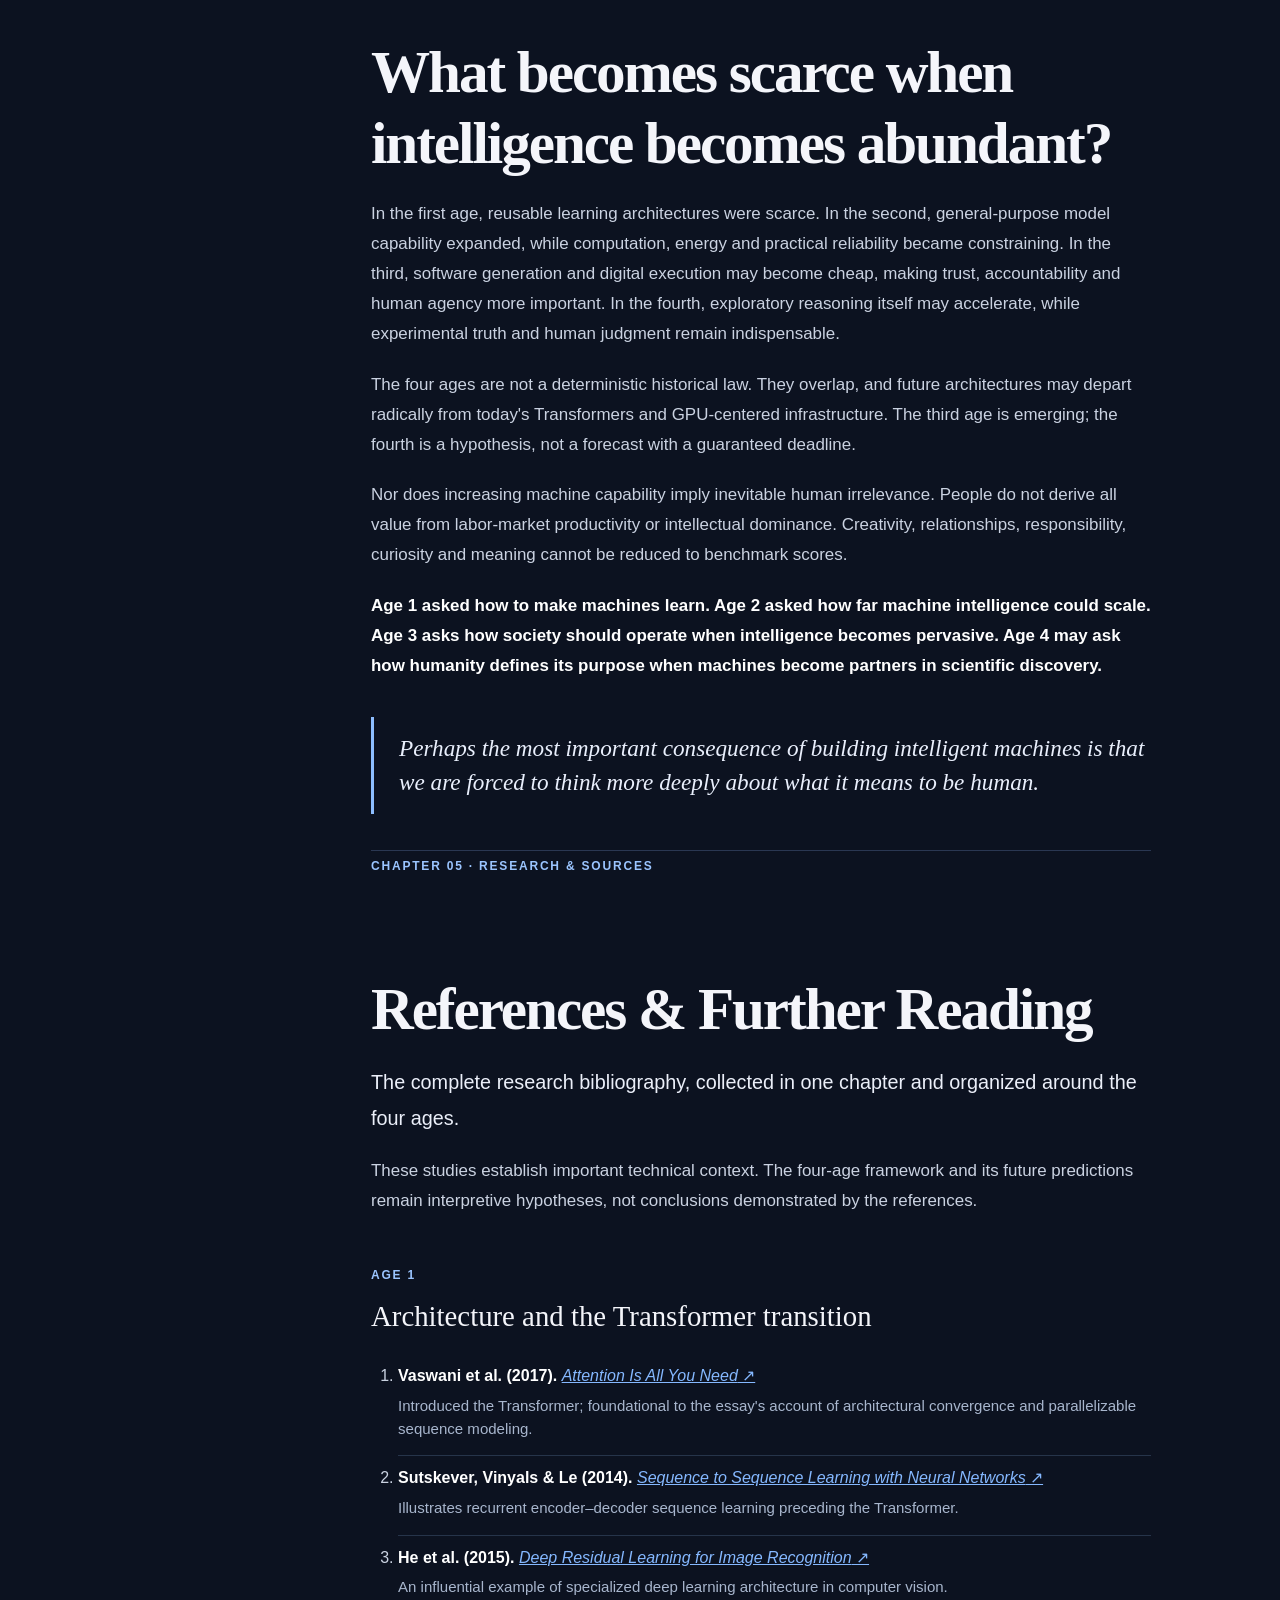
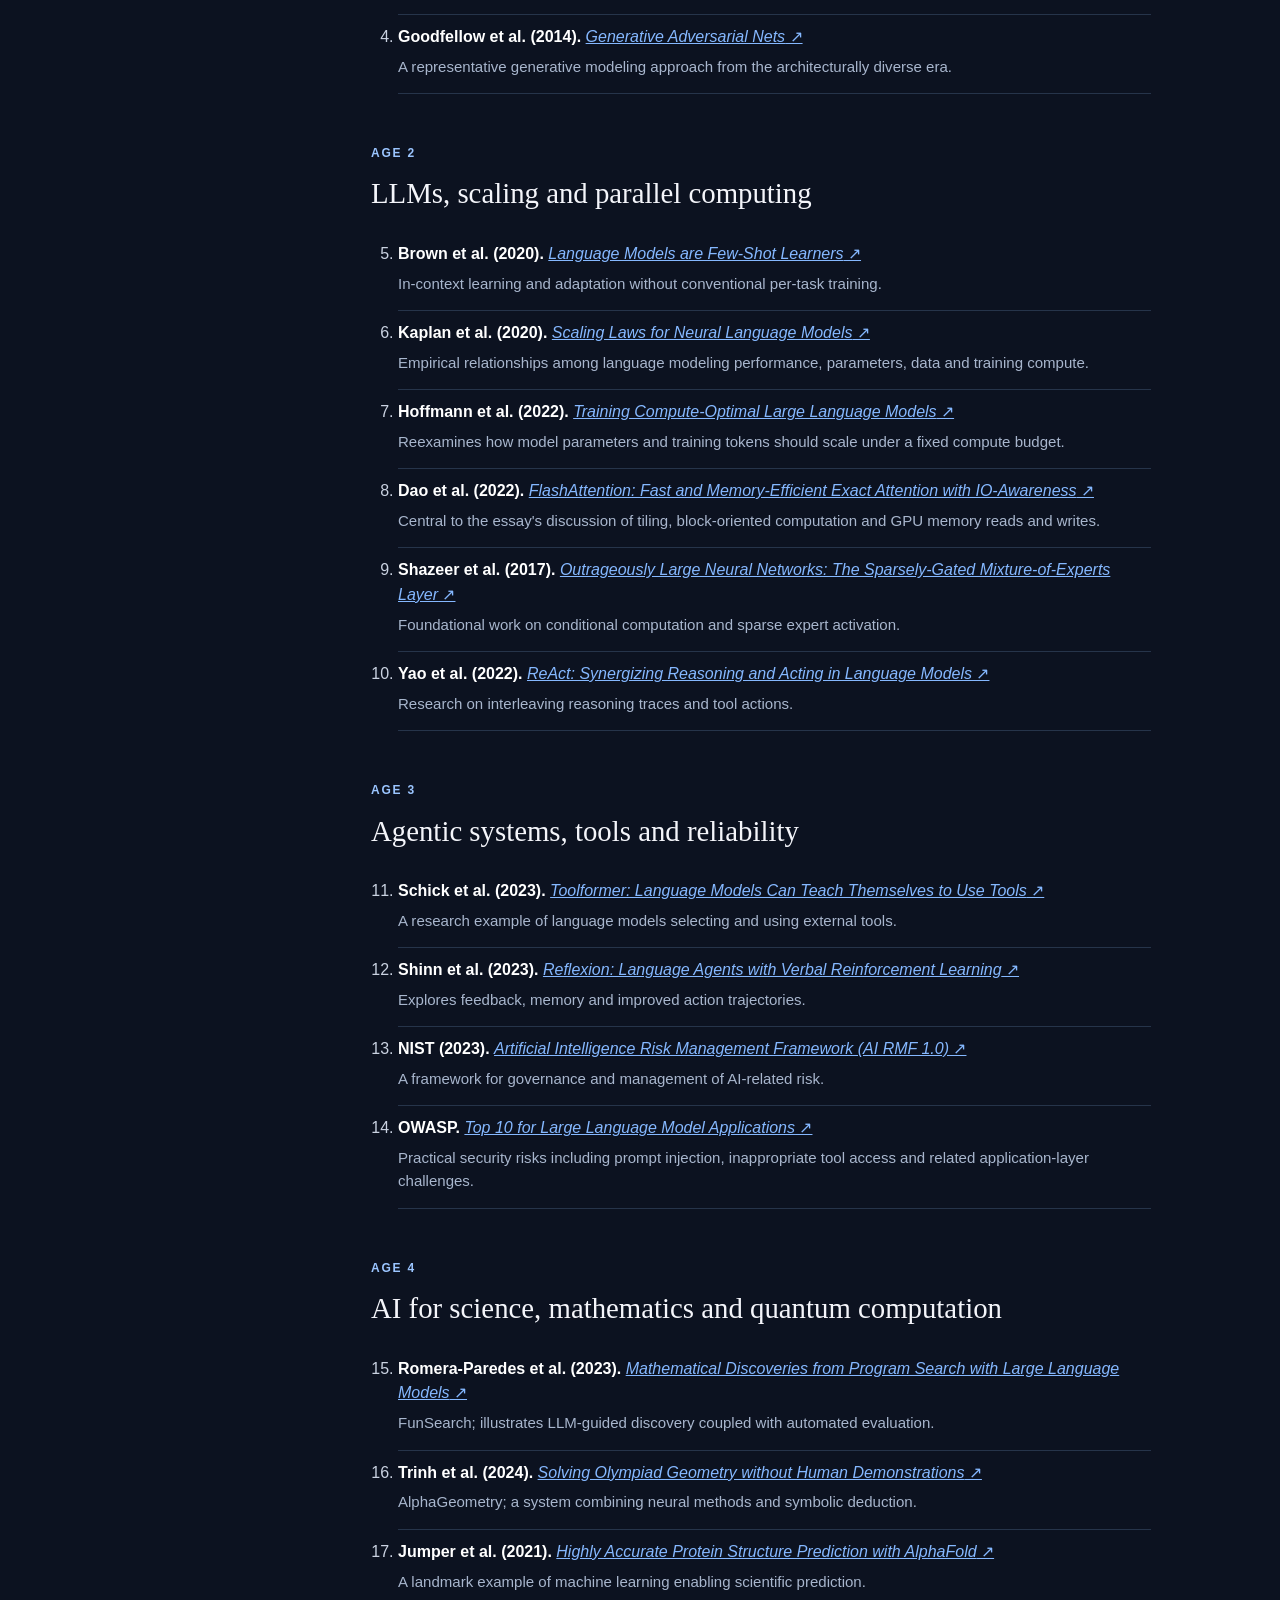
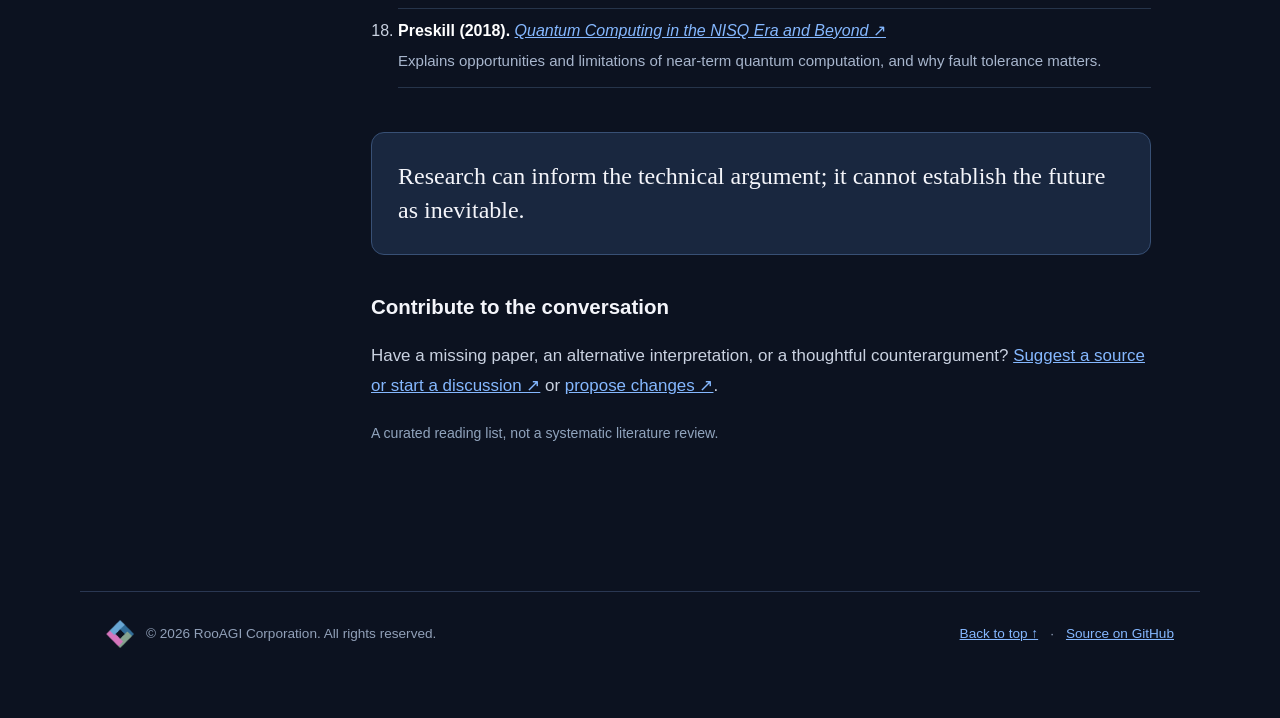
==== commit 2f7a07bc: "Fix left meridian of the language-menu globe icon The second meridian in the globe SVG used the wron" ====
--- a/index.html
+++ b/index.html
@@ -26,7 +26,7 @@
 .language-menu{position:relative;flex:none}.language-menu summary{display:grid;place-items:center;width:39px;height:39px;cursor:pointer;border:1px solid #395075;border-radius:9px;background:#15233c;color:#eaf5ff;list-style:none}.language-menu summary::-webkit-details-marker{display:none}.language-menu summary:hover,.language-menu[open] summary{background:#263957;border-color:#88b8e5}.language-menu summary:focus-visible{outline:2px solid #a9d9ff;outline-offset:3px}.language-menu summary svg{width:21px;height:21px;stroke:currentColor;fill:none;stroke-width:1.8;stroke-linecap:round;stroke-linejoin:round}.language-options{position:absolute;right:0;top:calc(100% + 9px);width:190px;z-index:1000;padding:7px;background:#15233c;border:1px solid #405477;border-radius:12px;box-shadow:0 15px 40px #0009}.language-options a{display:block;padding:9px 12px;border-radius:7px;color:#eaf5ff;text-decoration:none;font-size:.89rem}.language-options a:hover,.language-options a:focus-visible{background:#284366;color:#fff}.language-options a[aria-current="page"]{background:#203750;color:#a9d9ff;font-weight:700}@media(max-width:820px){.language-menu{margin-left:auto}}
 .bar{gap:16px}.bar nav{flex:1;justify-content:flex-end}.lang-label select{border:1px solid #395075;border-radius:7px;background:#15233c;color:#edf5ff;font:inherit;font-size:.83rem;padding:7px 24px 7px 10px;max-width:145px}.sr-only{position:absolute;width:1px;height:1px;overflow:hidden;clip:rect(0,0,0,0)}@media(max-width:820px){.bar{flex-wrap:wrap}.bar nav{order:3;flex-basis:100%;justify-content:flex-start;overflow:auto}.lang-label{margin-left:auto}}
 </style></head><body>
-<div class="top"><div class="bar"><a class="brand" href="#top"><img src="docs/assets/rooagi-logo.png" width="34" height="34" alt="RooAGI"> <span>ROOAGI <small> / FOUR AGES</small></span></a><nav aria-label="Primary"><a href="#framework">Framework</a><a href="#stage1">01</a><a href="#stage2">02</a><a href="#stage3">03</a><a href="#stage4">04</a><a href="#conclusion">Conclusion</a><a href="#references">References</a><a href="https://github.com/RooAGI/The-Four-Ages-of-AI-From-Machine-Intelligence-to-Human-Reinvention">GitHub ↗</a></nav><details class="language-menu"><summary aria-label="Choose language" title="Choose language"><svg viewBox="0 0 24 24" aria-hidden="true"><circle cx="12" cy="12" r="9"></circle><path d="M3 12h18M12 3c3 3 4.5 6 4.5 9S15 18 12 21M12 3c-3 3-4.5-6-4.5-9S9 6 12 3"></path></svg></summary><div class="language-options" role="navigation" aria-label="Languages"><a href="index.html" aria-current="page">English</a><a href="zh.html">简体中文</a><a href="es.html">Español</a><a href="fr.html">Français</a><a href="de.html">Deutsch</a><a href="ja.html">日本語</a><a href="ko.html">한국어</a></div></details></div><div class="progress" id="progress"></div></div>
+<div class="top"><div class="bar"><a class="brand" href="#top"><img src="docs/assets/rooagi-logo.png" width="34" height="34" alt="RooAGI"> <span>ROOAGI <small> / FOUR AGES</small></span></a><nav aria-label="Primary"><a href="#framework">Framework</a><a href="#stage1">01</a><a href="#stage2">02</a><a href="#stage3">03</a><a href="#stage4">04</a><a href="#conclusion">Conclusion</a><a href="#references">References</a><a href="https://github.com/RooAGI/The-Four-Ages-of-AI-From-Machine-Intelligence-to-Human-Reinvention">GitHub ↗</a></nav><details class="language-menu"><summary aria-label="Choose language" title="Choose language"><svg viewBox="0 0 24 24" aria-hidden="true"><circle cx="12" cy="12" r="9"></circle><path d="M3 12h18M12 3c3 3 4.5 6 4.5 9S15 18 12 21M12 3c-3 3-4.5 6-4.5 9S9 18 12 21"></path></svg></summary><div class="language-options" role="navigation" aria-label="Languages"><a href="index.html" aria-current="page">English</a><a href="zh.html">简体中文</a><a href="es.html">Español</a><a href="fr.html">Français</a><a href="de.html">Deutsch</a><a href="ja.html">日本語</a><a href="ko.html">한국어</a></div></details></div><div class="progress" id="progress"></div></div>
 <header id="top" class="hero"><div class="eyebrow">ROOAGI PRESENTS · A PERSPECTIVE ON THE FUTURE OF INTELLIGENCE</div><h1>The Four<br>Ages of <span class="old-ai">AI</span><span class="new-si">SI</span></h1><p class="si-expansion">From Artificial Intelligence to <strong>Super Intelligence</strong></p><p class="subtitle">From Machine Intelligence to Human Reinvention — how learning architectures, parallel computing, autonomous systems and scientific discovery may reshape civilization.</p><div class="byline">Published by <strong>RooAGI Corporation</strong> · October 2026</div><div class="hero-line"></div></header>
 <div class="layout"><aside class="sidebar" aria-label="Table of contents"><small>In this essay</small><a href="#framework">The framework</a><a href="#stage1">01 — The Age of Alchemy</a><a href="#stage2">02 — The Age of LLMs</a><a href="#stage3">03 — Agentic Computing</a><a href="#stage4">04 — Scientific Renaissance</a><a href="#conclusion">Human reinvention</a><a href="#references">References</a></aside>
 <main class="prose">
